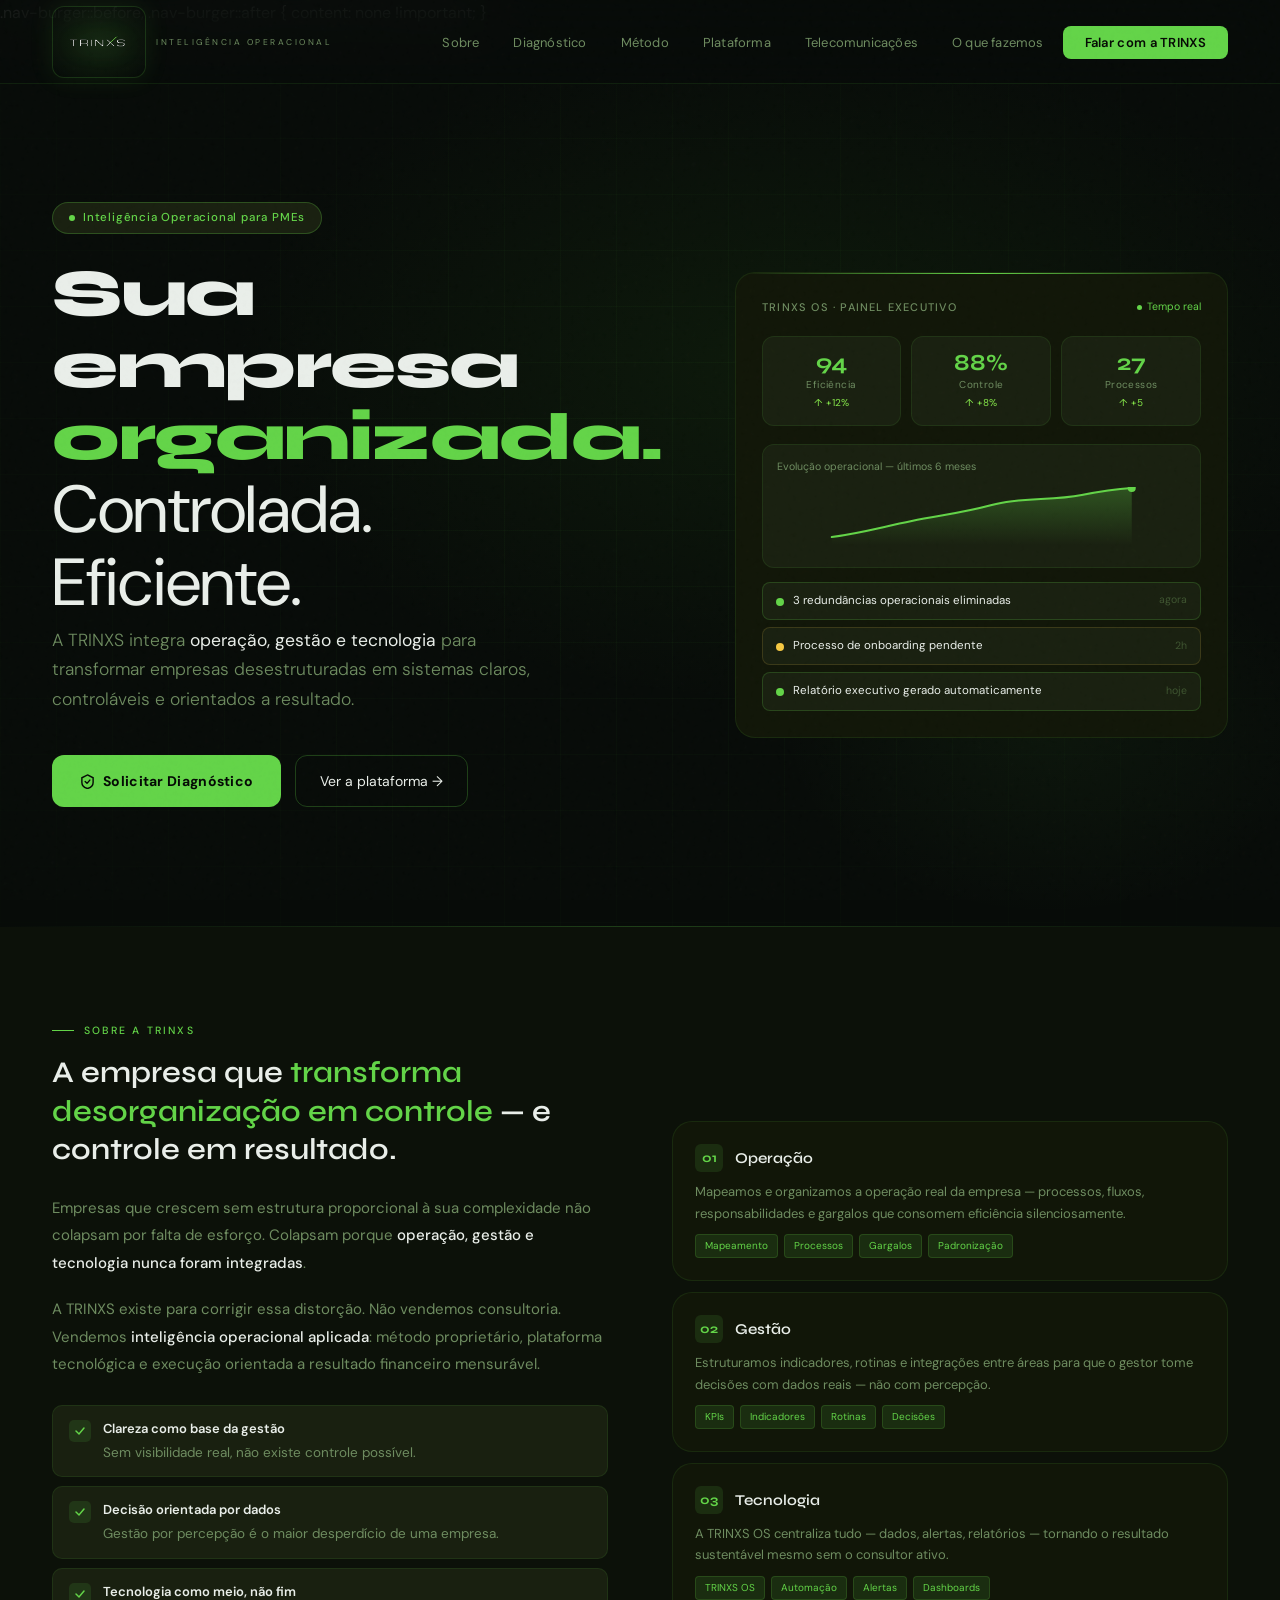
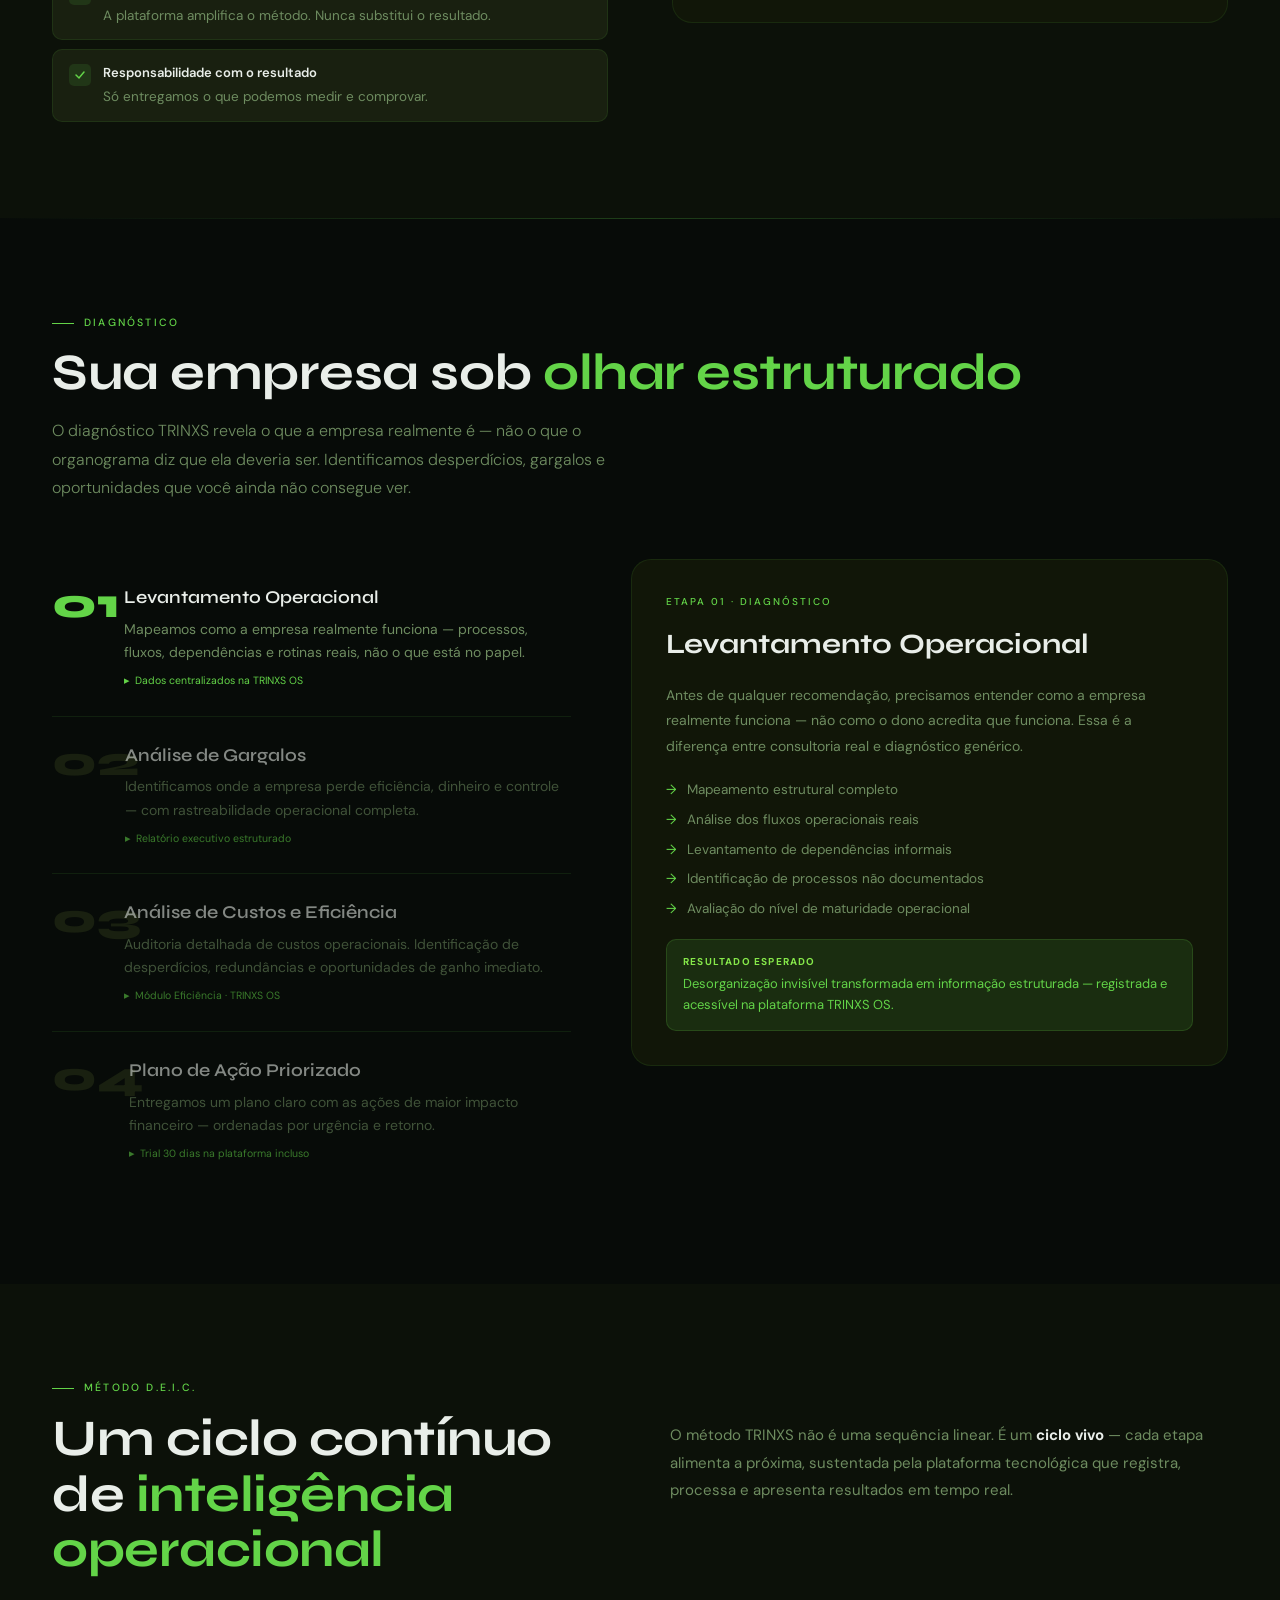
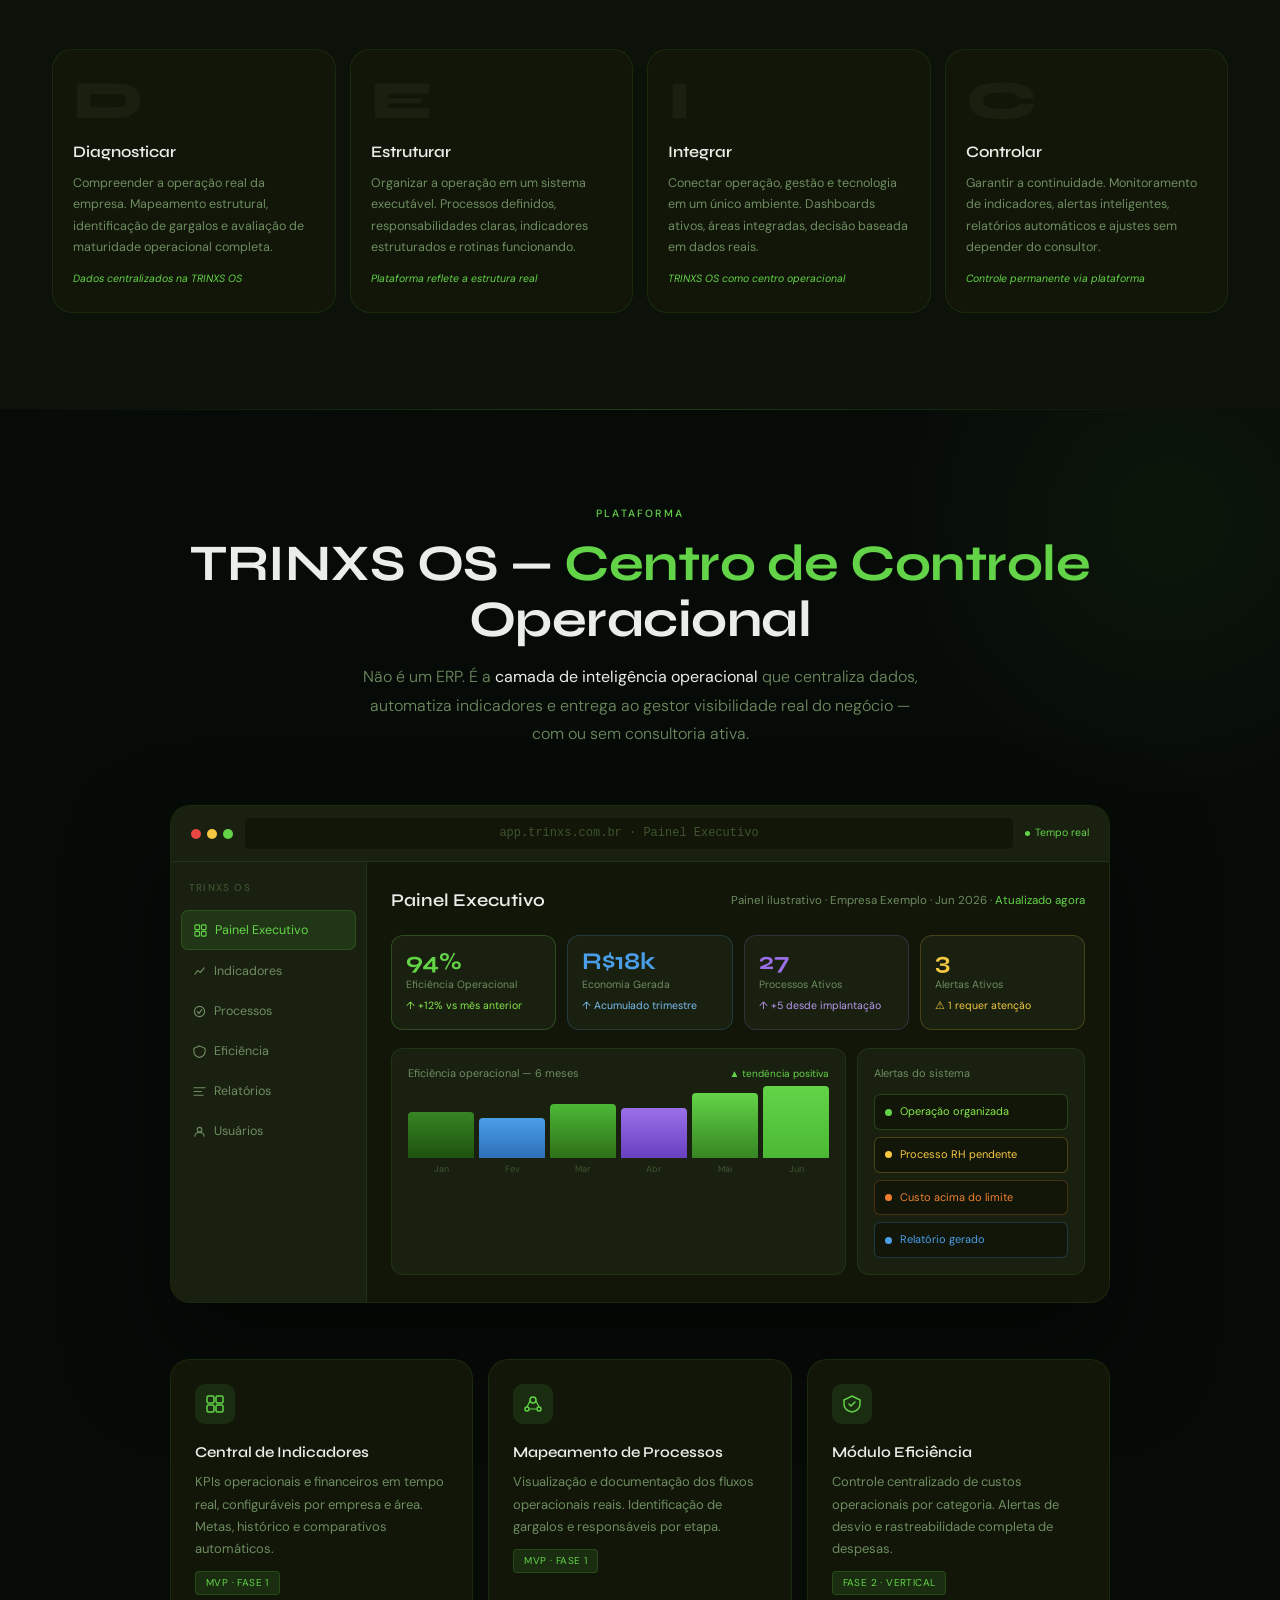
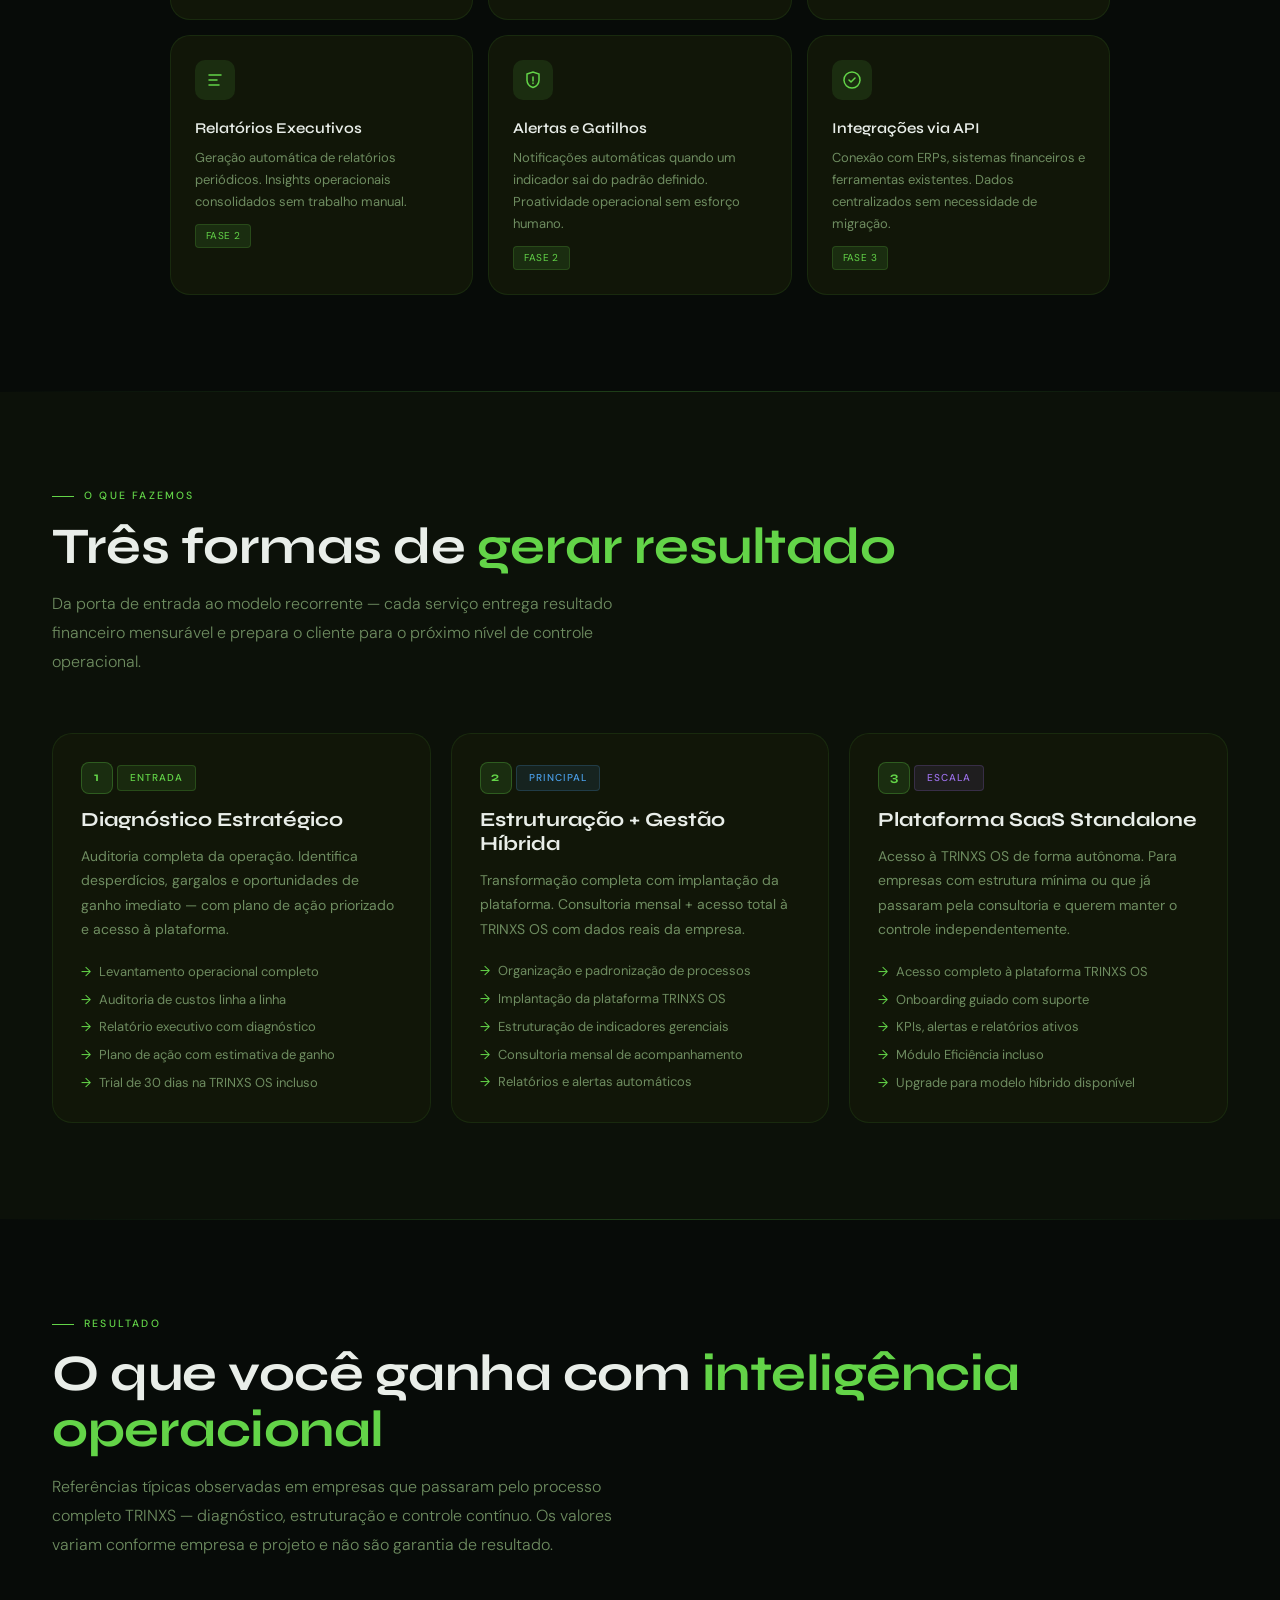
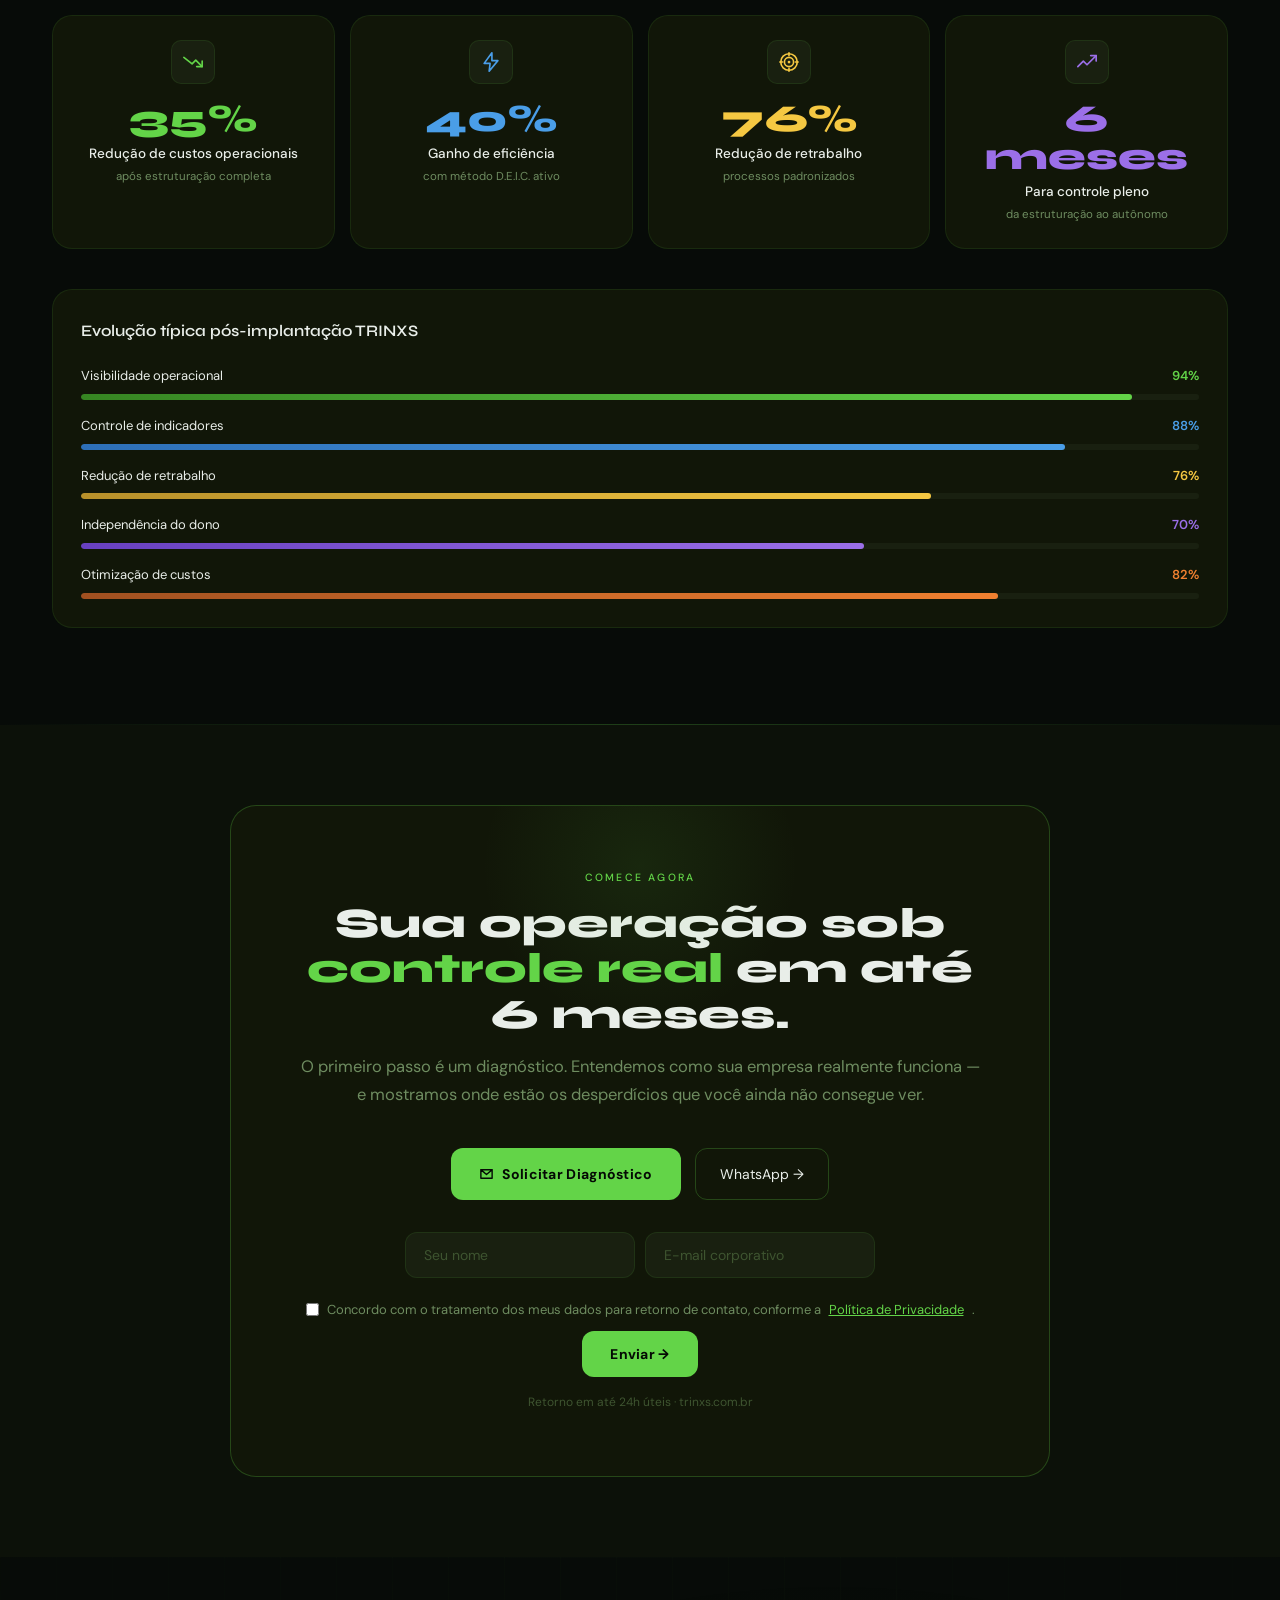
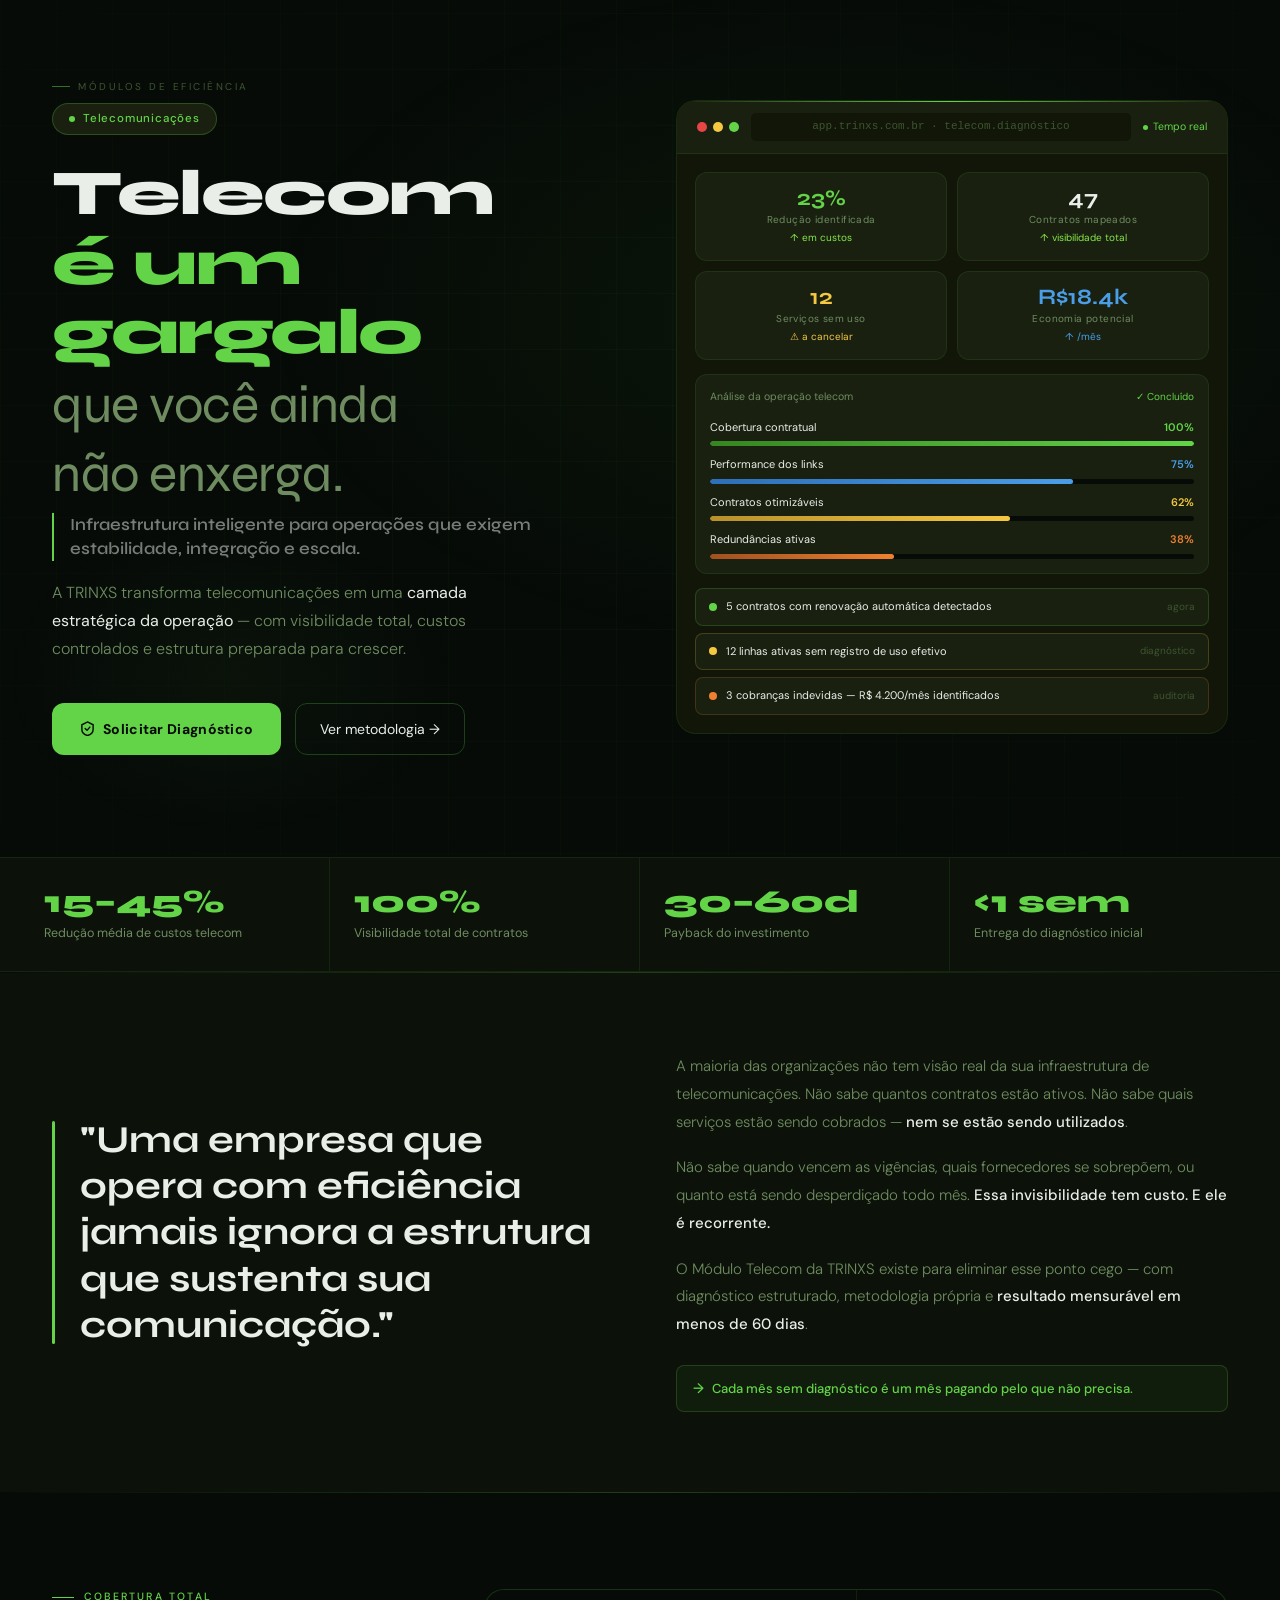
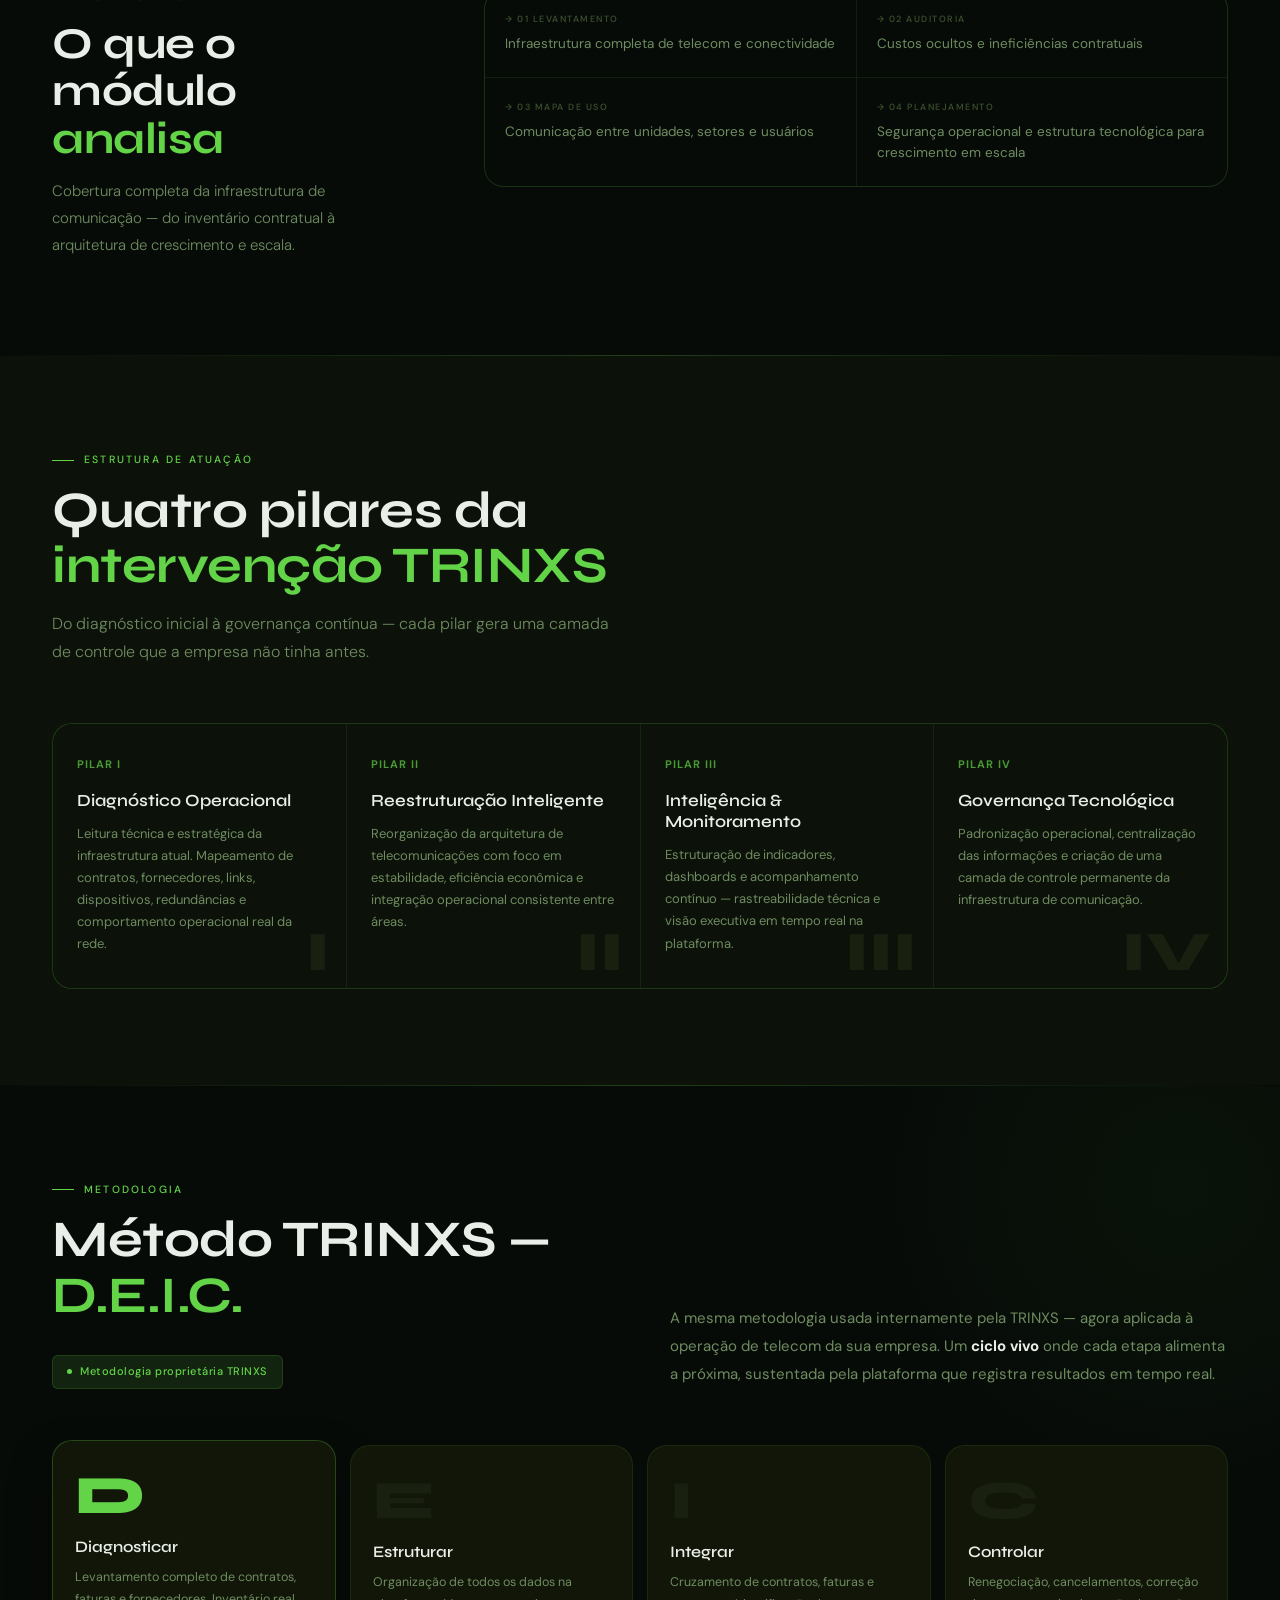
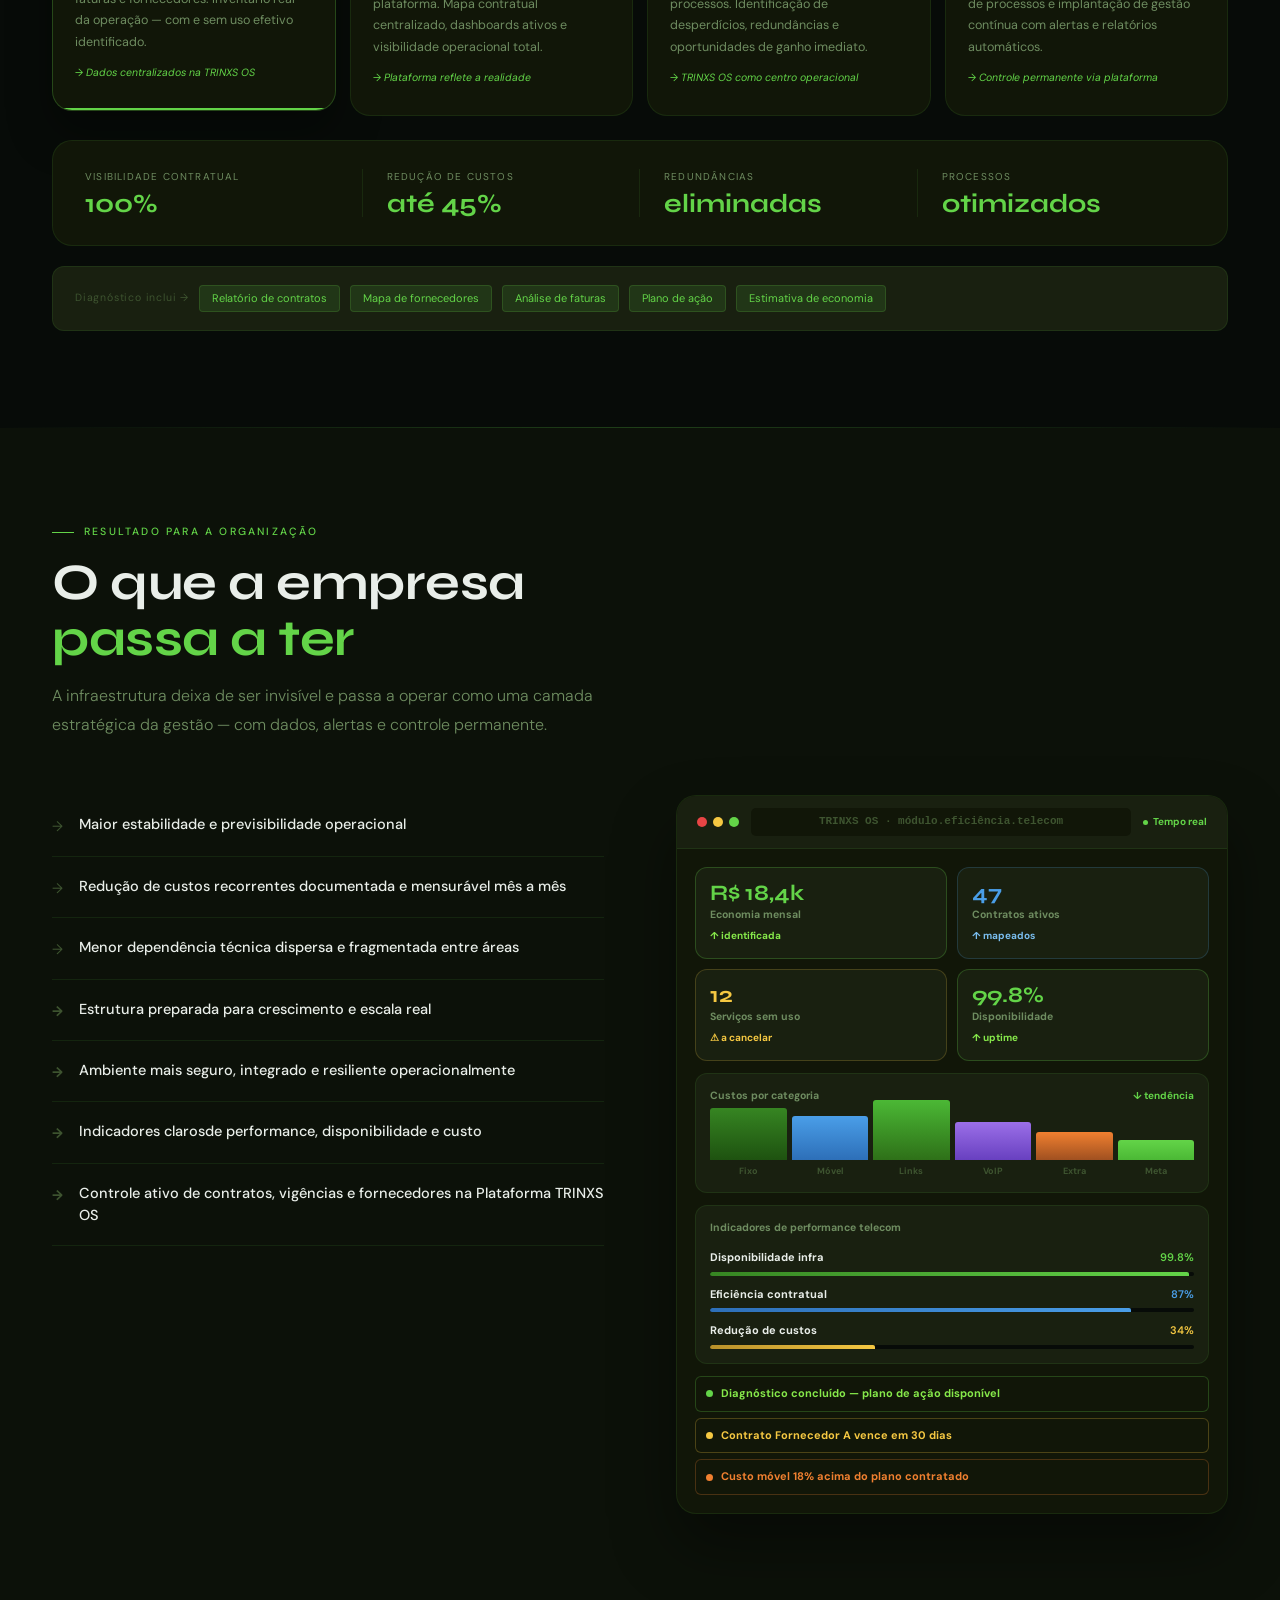
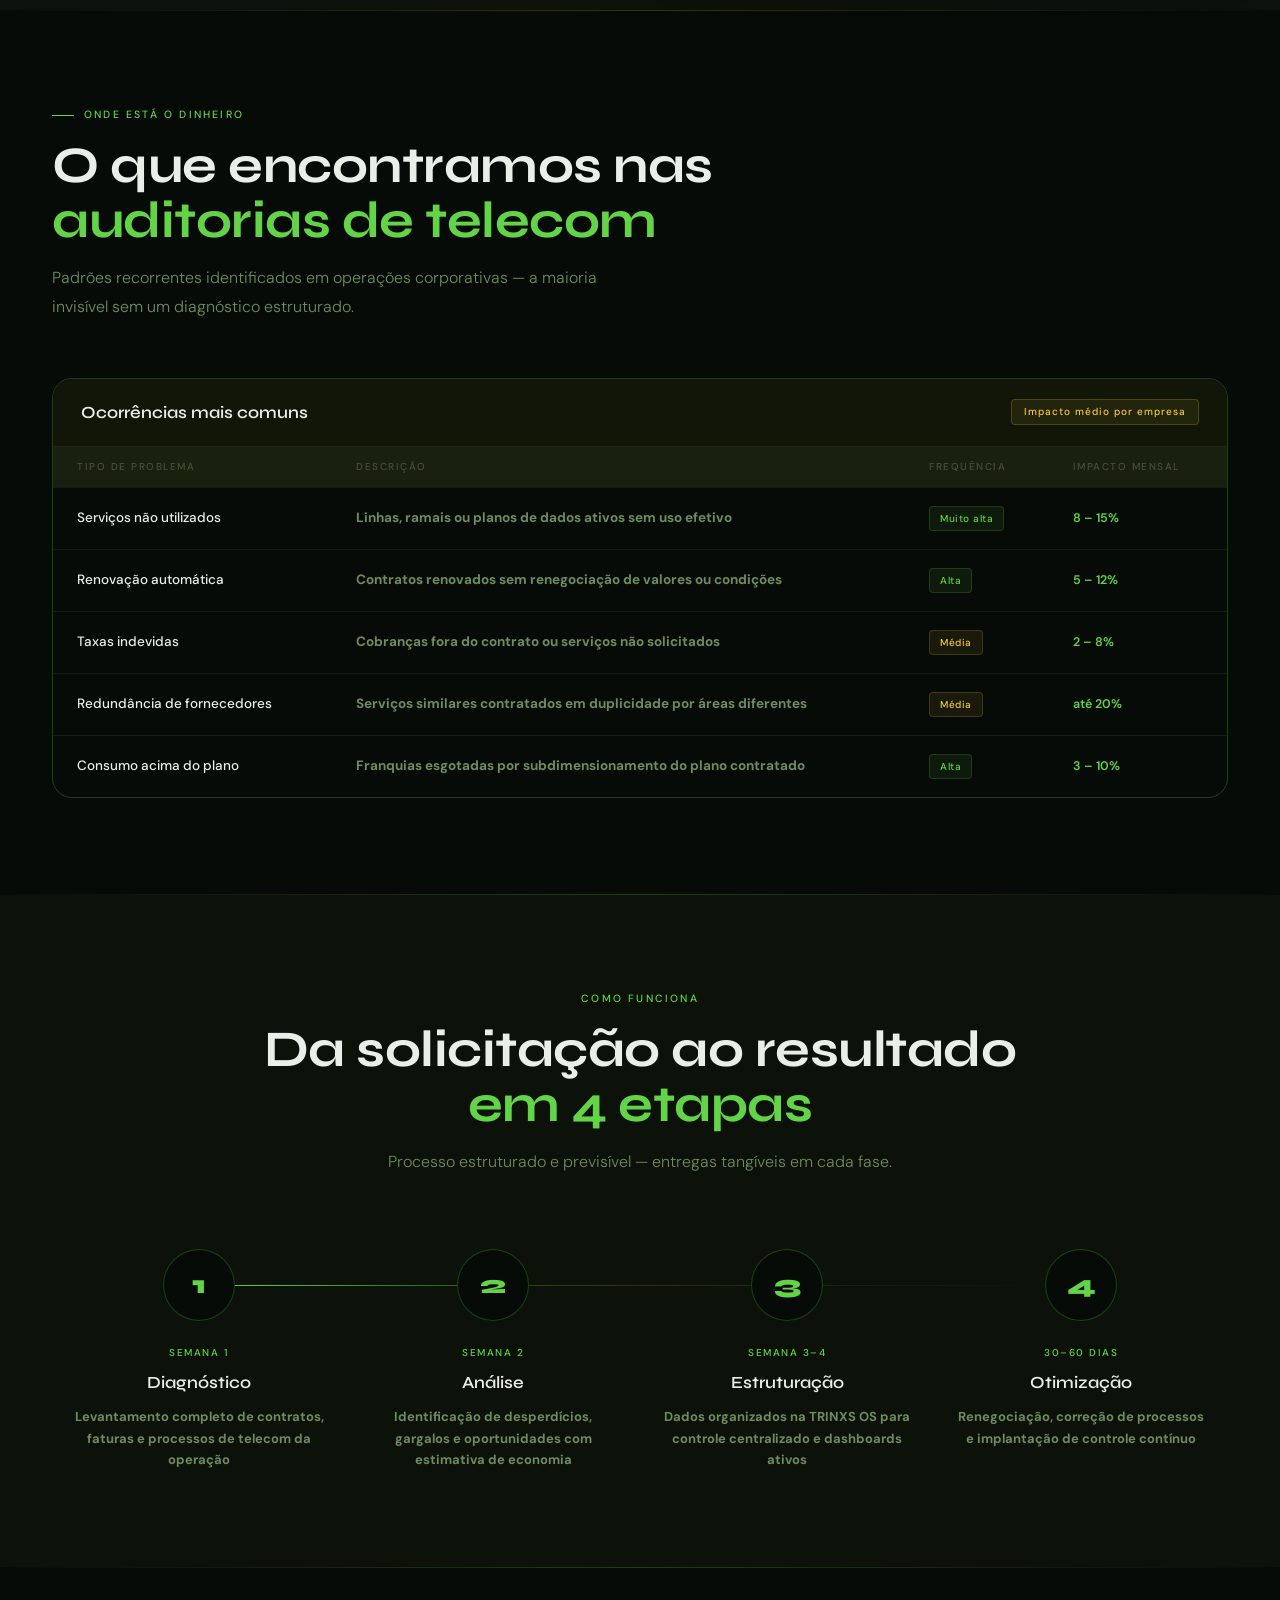
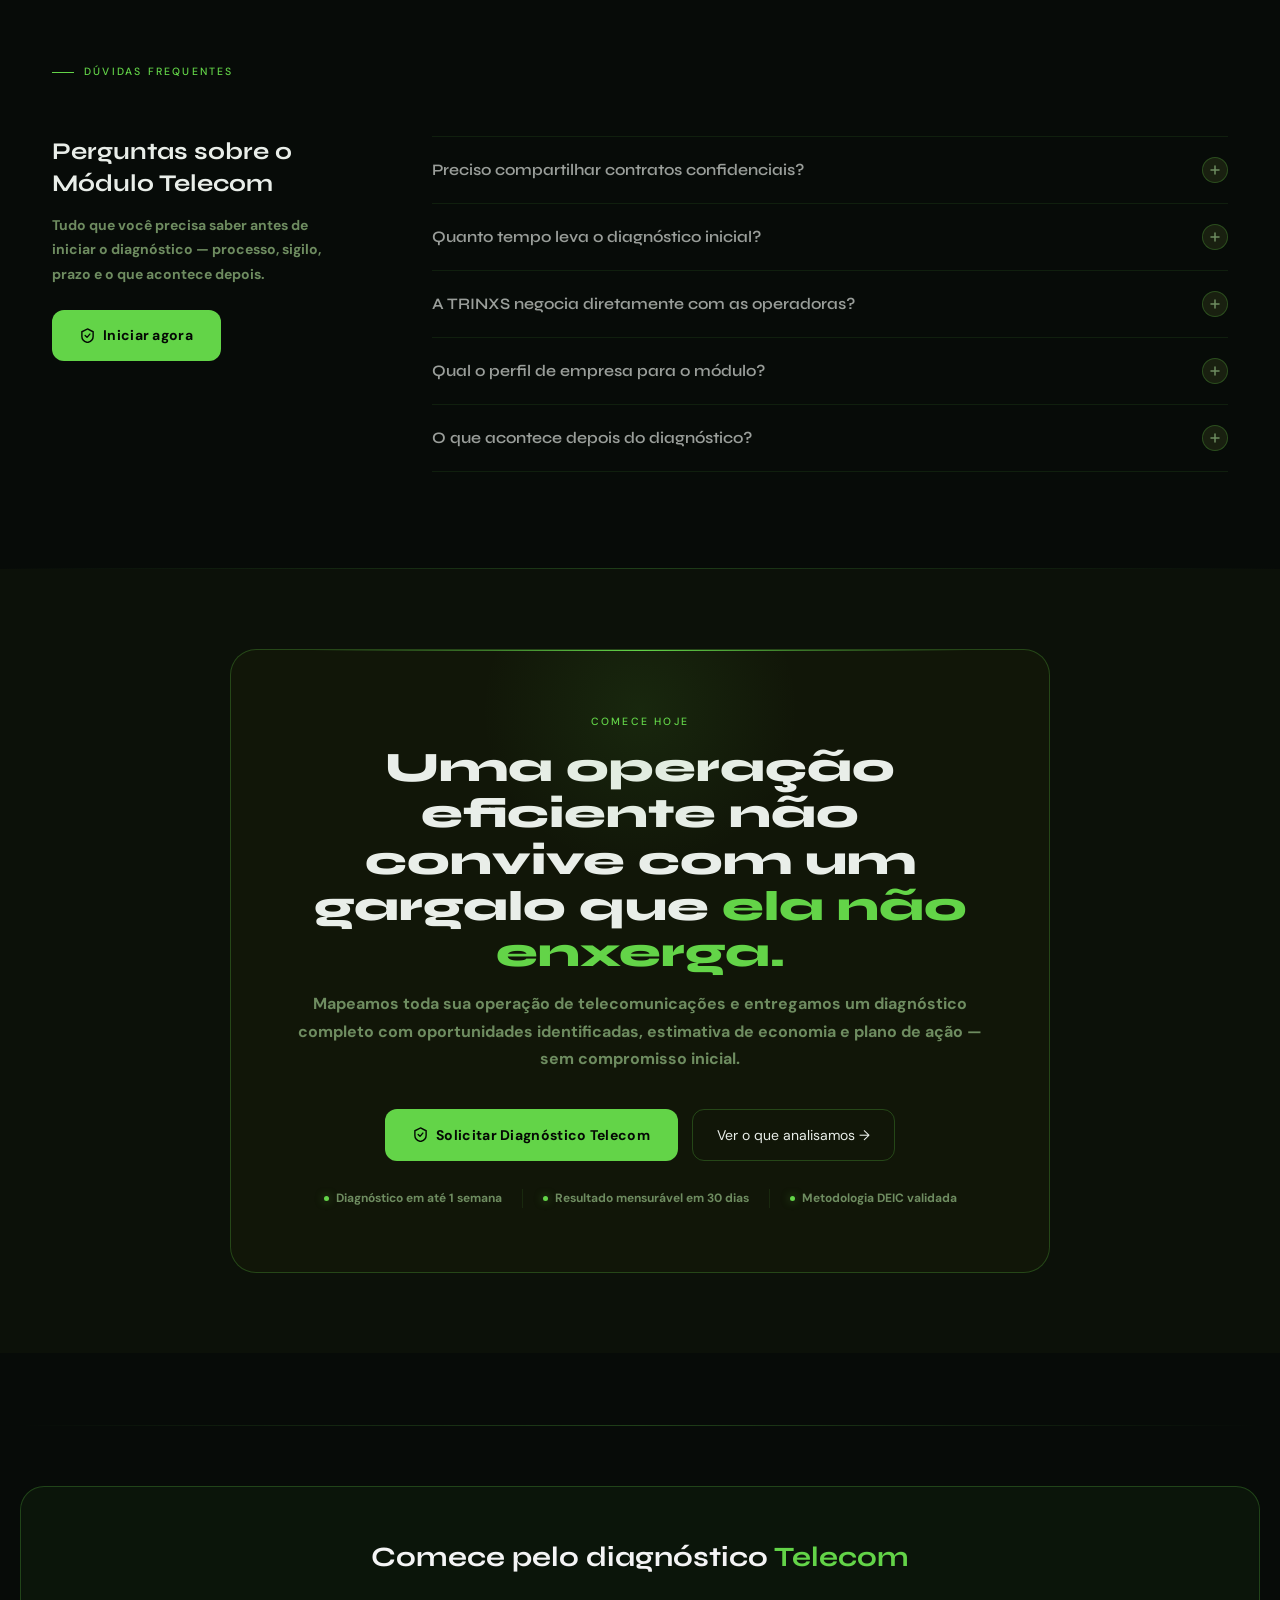
==== index.html @ 99b02b23 "Devolve logomarca em destaque no canto superior esquerdo: nav 84px, logo 72px com brilho verde sutil" ====
<!DOCTYPE html>
<html lang="pt-BR">
<head>
<meta charset="UTF-8">
<meta name="viewport" content="width=device-width, initial-scale=1.0">
<title>TRINXS | Inteligência Operacional</title>

<link rel="icon" type="image/png" href="favicon.png">

<meta name="description" content="Clareza, controle e eficiência para sua empresa. A TRINXS integra operação, gestão e tecnologia para transformar empresas desestruturadas em sistemas claros, controláveis e eficientes.">
<link rel="preconnect" href="https://fonts.googleapis.com">
<link href="https://fonts.googleapis.com/css2?family=Syne:wght@400;500;600;700;800&family=DM+Sans:ital,opsz,wght@0,9..40,300;0,9..40,400;0,9..40,500;0,9..40,600;1,9..40,300&display=swap" rel="stylesheet">
.nav-burger::before,
.nav-burger::after {
  content: none !important;
}
<style>
/* ============================================================
   TRINXS — WEBSITE v4.0
   Brand green: #63D448  |  Dark bg: #070B08
   ============================================================ */
*,*::before,*::after{box-sizing:border-box;margin:0;padding:0}
html{scroll-behavior:smooth;font-size:16px}
body{font-family:'DM Sans',sans-serif;background:#070B08;color:#E9EEE9;overflow-x:hidden;line-height:1.6}
:root{
  --g:#63D448;
  --g2:#4BB835;
  --g3:#368522;
  --gdim:rgba(99,212,72,0.12);
  --gbright:rgba(99,212,72,0.28);
  --s1:#0C1109;
  --s2:#111608;
  --s3:#192010;
  --border:rgba(99,212,72,0.10);
  --bhi:rgba(99,212,72,0.26);
  --muted:#6E8C60;
  --dim:#3E5430;
  --ff:'Syne',sans-serif;
  --r:12px;
  --rl:20px;
  /* Alert palette */
  --al-green:#63D448;
  --al-yellow:#F5C842;
  --al-orange:#F08030;
  --al-red:#E84545;
  --al-blue:#4A9EE8;
  --al-purple:#9B6FE8;
}
::-webkit-scrollbar{width:3px}
::-webkit-scrollbar-track{background:#070B08}
::-webkit-scrollbar-thumb{background:var(--g3);border-radius:2px}
/* Grain */
body::after{content:'';position:fixed;inset:0;background:url("data:image/svg+xml,%3Csvg viewBox='0 0 200 200' xmlns='http://www.w3.org/2000/svg'%3E%3Cfilter id='n'%3E%3CfeTurbulence type='fractalNoise' baseFrequency='0.85' numOctaves='4' stitchTiles='stitch'/%3E%3C/filter%3E%3Crect width='100%25' height='100%25' filter='url(%23n)' opacity='0.035'/%3E%3C/svg%3E");pointer-events:none;z-index:9999;opacity:.5}

/* ── NAV ── */
nav{position:fixed;top:0;left:0;right:0;z-index:200;height:84px;padding:0 52px;display:flex;align-items:center;justify-content:space-between;background:rgba(7,11,8,.88);backdrop-filter:blur(24px);-webkit-backdrop-filter:blur(24px);border-bottom:1px solid var(--border);transition:background .3s}
.nav-logo{display:flex;align-items:center;gap:0;text-decoration:none}
.nav-logo-wrap{position:relative;height:72px;display:flex;align-items:center;background:radial-gradient(ellipse at center,rgba(99,212,72,.14),rgba(99,212,72,.04) 70%,transparent 100%);border:1px solid rgba(99,212,72,.18);border-radius:12px;padding:4px 10px;box-shadow:0 0 24px rgba(99,212,72,.10)}
.nav-logo-img{height:72px;width:auto;object-fit:contain;filter:drop-shadow(0 2px 12px rgba(99,212,72,.25))}
.nav-sub{font-size:8.5px;font-weight:400;letter-spacing:2.5px;color:var(--muted);font-family:'DM Sans',sans-serif;text-transform:uppercase;white-space:nowrap;margin-left:10px;margin-top:2px}
.nav-links{display:flex;align-items:center;gap:4px;list-style:none}
.nav-links a{text-decoration:none;font-size:13px;color:var(--muted);padding:7px 15px;border-radius:7px;transition:all .2s;letter-spacing:.2px}
.nav-links a:hover{color:#E9EEE9;background:var(--s3)}
.nav-cta{background:var(--g)!important;color:#050A04!important;font-weight:600!important;padding:8px 22px!important;border-radius:8px!important;letter-spacing:.3px!important}
.nav-cta:hover{background:var(--g2)!important;transform:translateY(-1px);box-shadow:0 6px 24px rgba(99,212,72,.3)!important}
.nav-burger{display:none;background:none;border:1px solid var(--border);border-radius:6px;padding:7px 11px;color:#E9EEE9;cursor:pointer;font-size:17px}

/* ── HERO ── */
#hero{min-height:100vh;display:flex;align-items:center;padding:138px 52px 80px;position:relative;overflow:hidden}
.hero-bg{position:absolute;inset:0;background:radial-gradient(ellipse 65% 55% at 62% 38%,rgba(58,140,30,.11) 0%,transparent 68%),radial-gradient(ellipse 35% 35% at 82% 78%,rgba(99,212,72,.05) 0%,transparent 60%)}
.hero-grid{position:absolute;inset:0;background-image:linear-gradient(rgba(99,212,72,.035) 1px,transparent 1px),linear-gradient(90deg,rgba(99,212,72,.035) 1px,transparent 1px);background-size:56px 56px;mask-image:radial-gradient(ellipse 85% 85% at 50% 50%,#000 20%,transparent 100%)}
.hero-inner{position:relative;max-width:1240px;margin:0 auto;width:100%;display:grid;grid-template-columns:1fr 1fr;gap:72px;align-items:center}
@keyframes fadeUp{from{opacity:0;transform:translateY(22px)}to{opacity:1;transform:translateY(0)}}
.htag{display:inline-flex;align-items:center;gap:8px;background:var(--s3);border:1px solid var(--bhi);border-radius:20px;padding:6px 16px;font-size:11.5px;color:var(--g);font-weight:500;letter-spacing:.8px;margin-bottom:24px;animation:fadeUp .6s ease both}
.htag::before{content:'';width:6px;height:6px;background:var(--g);border-radius:50%;animation:pdot 2s ease-in-out infinite}
@keyframes pdot{0%,100%{opacity:1;transform:scale(1)}50%{opacity:.4;transform:scale(1.4)}}
.hero-h1{font-family:var(--ff);font-size:clamp(44px,5.2vw,72px);font-weight:800;line-height:1.08;letter-spacing:-1.5px;margin-bottom:6px;animation:fadeUp .6s .1s ease both}
.hero-h1 em{font-style:normal;color:var(--g)}
.hero-h1 .dim{color:var(--muted);font-weight:400}
.hero-lead{font-size:17.5px;font-weight:300;color:var(--muted);line-height:1.7;max-width:480px;margin-bottom:40px;animation:fadeUp .6s .2s ease both}
.hero-lead strong{color:#E9EEE9;font-weight:400}
.hero-btns{display:flex;gap:14px;animation:fadeUp .6s .3s ease both;flex-wrap:wrap}
.btn-p{display:inline-flex;align-items:center;gap:8px;background:var(--g);color:#040904;font-size:14px;font-weight:700;padding:14px 28px;border-radius:var(--r);text-decoration:none;transition:all .22s;letter-spacing:.3px;border:none;cursor:pointer;font-family:'DM Sans',sans-serif}
.btn-p:hover{background:var(--g2);transform:translateY(-2px);box-shadow:0 10px 32px rgba(99,212,72,.32)}
.btn-p svg{width:15px;height:15px;flex-shrink:0}
.btn-s{display:inline-flex;align-items:center;gap:8px;background:transparent;color:#E9EEE9;font-size:14px;font-weight:400;padding:14px 24px;border-radius:var(--r);text-decoration:none;border:1px solid var(--bhi);transition:all .22s}
.btn-s:hover{background:var(--s3);border-color:var(--g)}
.hero-visual{animation:fadeUp .6s .35s ease both}

/* ── DASHBOARD CARD ── */
.dash-card{background:var(--s2);border:1px solid var(--border);border-radius:var(--rl);padding:26px;position:relative;overflow:hidden}
.dash-card::before{content:'';position:absolute;top:0;left:0;right:0;height:1px;background:linear-gradient(90deg,transparent,var(--g),transparent)}
.dash-top{display:flex;align-items:center;justify-content:space-between;margin-bottom:20px}
.dash-ttl{font-size:11px;font-weight:500;color:var(--muted);letter-spacing:1.2px}
.dash-live{display:flex;align-items:center;gap:5px;font-size:10.5px;color:var(--g)}
.dash-live::before{content:'';width:5px;height:5px;background:var(--g);border-radius:50%;animation:pdot 1.5s ease-in-out infinite}
.kpi-row{display:grid;grid-template-columns:repeat(3,1fr);gap:10px;margin-bottom:18px}
.kpi{background:var(--s3);border:1px solid var(--border);border-radius:var(--r);padding:14px 12px;text-align:center;transition:border-color .2s}
.kpi:hover{border-color:var(--bhi)}
.kpi-v{font-family:var(--ff);font-size:23px;font-weight:700;color:var(--g);line-height:1;margin-bottom:3px}
.kpi-l{font-size:10px;color:var(--muted);letter-spacing:.4px}
.kpi-d{font-size:10px;color:#86E84A;margin-top:2px}
.chart-box{background:var(--s3);border:1px solid var(--border);border-radius:var(--r);padding:14px;margin-bottom:14px}
.chart-lbl{font-size:10.5px;color:var(--muted);margin-bottom:11px}
.sparksvg{width:100%;height:58px}
.alerts{display:flex;flex-direction:column;gap:7px}
.al{display:flex;align-items:center;gap:9px;background:var(--s3);border-radius:8px;padding:9px 13px;font-size:12px;border:1px solid transparent;transition:border-color .2s}
.al:hover{border-color:var(--border)}
.al-dot{width:8px;height:8px;border-radius:50%;flex-shrink:0}
.al-t{color:#E9EEE9;flex:1;font-size:11.5px}
.al-time{color:var(--dim);font-size:10.5px}

/* ── SECTION BASE ── */
section{padding:104px 52px}
.ctr{max-width:1240px;margin:0 auto}
.eyebrow{font-size:10.5px;font-weight:500;letter-spacing:2.2px;color:var(--g);margin-bottom:14px;display:flex;align-items:center;gap:10px;text-transform:uppercase}
.eyebrow::before{content:'';width:22px;height:1px;background:var(--g)}
h2.sh{font-family:var(--ff);font-size:clamp(32px,4vw,54px);font-weight:700;line-height:1.08;letter-spacing:-.5px;margin-bottom:16px}
h2.sh em{font-style:normal;color:var(--g)}
.lead{font-size:17px;font-weight:300;color:var(--muted);max-width:560px;line-height:1.75;margin-bottom:60px}
.lead strong{color:#E9EEE9;font-weight:400}
.sdiv{height:1px;background:linear-gradient(90deg,transparent,var(--bhi),transparent)}
.reveal{opacity:0;transform:translateY(26px);transition:opacity .75s ease,transform .75s ease}
.reveal.vis{opacity:1;transform:translateY(0)}

/* ── SOBRE ── */
#sobre{background:var(--s1)}
.about-g{display:grid;grid-template-columns:1fr 1fr;gap:64px;align-items:center}
.about-stmt{font-family:var(--ff);font-size:30px;font-weight:600;line-height:1.28;margin-bottom:26px}
.about-stmt em{font-style:normal;color:var(--g)}
.about-body{font-size:15px;color:var(--muted);line-height:1.85;margin-bottom:18px}
.about-body strong{color:#E9EEE9;font-weight:500}
.val-list{list-style:none;display:flex;flex-direction:column;gap:9px;margin-top:26px}
.val-item{display:flex;align-items:flex-start;gap:12px;font-size:13.5px;color:var(--muted);padding:13px 16px;background:var(--s3);border:1px solid var(--border);border-radius:10px;transition:all .25s}
.val-item:hover{border-color:var(--bhi);transform:translateX(4px)}
.vi-icon{width:22px;height:22px;background:var(--gdim);border-radius:5px;display:flex;align-items:center;justify-content:center;flex-shrink:0;margin-top:1px}
.vi-icon svg{width:12px;height:12px;color:var(--g)}
.vi-text strong{display:block;font-size:13px;font-weight:600;color:#E9EEE9;margin-bottom:2px}
.tri-col{display:flex;flex-direction:column;gap:11px}
.tc{background:var(--s2);border:1px solid var(--border);border-radius:var(--rl);padding:22px;transition:all .3s;position:relative;overflow:hidden;cursor:default}
.tc::before{content:'';position:absolute;left:0;top:0;bottom:0;width:3px;background:var(--g);transform:scaleY(0);transition:transform .35s;transform-origin:bottom}
.tc:hover::before{transform:scaleY(1)}
.tc:hover{border-color:var(--bhi);transform:translateX(5px)}
.tc-h{display:flex;align-items:center;gap:12px;margin-bottom:9px}
.tc-n{font-family:var(--ff);font-size:13px;font-weight:700;color:var(--g);width:28px;height:28px;background:var(--gdim);border-radius:6px;display:flex;align-items:center;justify-content:center;flex-shrink:0}
.tc-name{font-family:var(--ff);font-size:15px;font-weight:600}
.tc-desc{font-size:13px;color:var(--muted);line-height:1.65}
.tc-tags{display:flex;gap:6px;flex-wrap:wrap;margin-top:10px}
.tctag{font-size:10px;color:var(--g);background:var(--gdim);border:1px solid rgba(99,212,72,.18);padding:3px 9px;border-radius:4px}

/* ── DIAGNÓSTICO ── */
#diagnostico{background:#070B08}
.diag-g{display:grid;grid-template-columns:1fr 1.15fr;gap:60px;align-items:start}
.steps{display:flex;flex-direction:column;gap:0}
.step{display:flex;gap:20px;padding:24px 0;border-bottom:1px solid var(--border);cursor:pointer;transition:all .2s}
.step:last-child{border-bottom:none}
.step-n{font-family:var(--ff);font-size:42px;font-weight:800;color:var(--s3);line-height:1;min-width:52px;transition:color .3s}
.step.active .step-n,.step:hover .step-n{color:var(--g)}
.step-c{opacity:.55;transition:opacity .2s}
.step.active .step-c,.step:hover .step-c{opacity:1}
.step-title{font-family:var(--ff);font-size:18px;font-weight:600;margin-bottom:6px}
.step-desc{font-size:14px;color:var(--muted);line-height:1.65}
.step-tag{display:inline-flex;align-items:center;gap:5px;font-size:10.5px;color:var(--g);margin-top:9px}
.step-tag::before{content:'▸'}
.detail-area{position:sticky;top:96px}
.detail{background:var(--s2);border:1px solid var(--border);border-radius:var(--rl);padding:34px;display:none}
.detail.active{display:block;animation:fadeUp .3s ease}
.d-phase{font-size:10px;font-weight:500;letter-spacing:2px;color:var(--g);margin-bottom:12px;text-transform:uppercase}
.d-title{font-family:var(--ff);font-size:28px;font-weight:700;margin-bottom:16px}
.d-body{font-size:14px;color:var(--muted);line-height:1.82;margin-bottom:20px}
.d-list{list-style:none;display:flex;flex-direction:column;gap:8px}
.d-list li{display:flex;align-items:flex-start;gap:10px;font-size:13.5px;color:var(--muted)}
.d-list li::before{content:'→';color:var(--g);flex-shrink:0}
.d-result{margin-top:20px;background:var(--gdim);border:1px solid rgba(99,212,72,.18);border-radius:10px;padding:14px 16px;font-size:13px;color:var(--g)}
.d-result strong{display:block;font-size:10px;letter-spacing:1.2px;margin-bottom:4px;color:#86E84A;text-transform:uppercase}

/* ── MÉTODO ── */
#metodo{background:var(--s1)}
.met-intro{display:grid;grid-template-columns:1fr 1fr;gap:60px;margin-bottom:56px;align-items:start}
.deic{display:grid;grid-template-columns:repeat(4,1fr);gap:14px}
.dc{background:var(--s2);border:1px solid var(--border);border-radius:var(--rl);padding:24px 20px;position:relative;overflow:hidden;transition:all .3s}
.dc:hover{border-color:var(--bhi);transform:translateY(-5px);box-shadow:0 22px 44px rgba(0,0,0,.35)}
.dc::after{content:'';position:absolute;bottom:0;left:0;right:0;height:2px;background:var(--g);transform:scaleX(0);transition:transform .35s}
.dc:hover::after{transform:scaleX(1)}
.dc-letter{font-family:var(--ff);font-size:54px;font-weight:800;color:var(--s3);line-height:1;margin-bottom:11px;transition:color .3s}
.dc:hover .dc-letter{color:var(--g)}
.dc-word{font-family:var(--ff);font-size:16px;font-weight:600;margin-bottom:8px}
.dc-desc{font-size:12.5px;color:var(--muted);line-height:1.72}
.dc-tag{font-size:10.5px;color:var(--g);margin-top:12px;font-style:italic}

/* ── PLATAFORMA ── */
#plataforma{background:#070B08;position:relative;overflow:hidden}
#plataforma::before{content:'';position:absolute;top:-180px;right:-180px;width:580px;height:580px;background:radial-gradient(ellipse,rgba(58,140,30,.09) 0%,transparent 70%);pointer-events:none}
.plat-hdr{text-align:center;margin-bottom:56px}
.plat-hdr .eyebrow{justify-content:center}
.plat-hdr .eyebrow::before{display:none}
.plat-hdr .lead{margin:0 auto;text-align:center}

/* OS Mockup */
.os{background:var(--s2);border:1px solid var(--border);border-radius:var(--rl);overflow:hidden;max-width:940px;margin:0 auto 56px;box-shadow:0 48px 96px rgba(0,0,0,.55)}
.os-bar{background:var(--s3);padding:12px 20px;display:flex;align-items:center;gap:12px;border-bottom:1px solid var(--border)}
.os-dots{display:flex;gap:6px}
.os-dots span{width:10px;height:10px;border-radius:50%}
.os-dots span:nth-child(1){background:#E84545}
.os-dots span:nth-child(2){background:#F5C842}
.os-dots span:nth-child(3){background:var(--g)}
.os-url{flex:1;background:var(--s2);border-radius:5px;padding:6px 12px;font-size:12px;color:var(--dim);font-family:monospace;text-align:center}
.os-live{font-size:10.5px;color:var(--g);display:flex;align-items:center;gap:5px}
.os-live::before{content:'';width:5px;height:5px;background:var(--g);border-radius:50%;animation:pdot 1.4s ease-in-out infinite}
.os-body{display:grid;grid-template-columns:196px 1fr;min-height:440px}
.os-side{background:var(--s3);border-right:1px solid var(--border);padding:18px 10px}
.os-side-hdr{font-size:10px;font-weight:500;color:var(--dim);letter-spacing:1.2px;margin-bottom:14px;padding:0 8px;text-transform:uppercase}
.sni{display:flex;align-items:center;gap:8px;padding:9px 12px;border-radius:7px;font-size:12.5px;color:var(--muted);cursor:pointer;transition:all .2s;margin-bottom:2px}
.sni svg{width:13px;height:13px;flex-shrink:0}
.sni:hover{background:var(--s2);color:#E9EEE9}
.sni.act{background:var(--gdim);color:var(--g);border:1px solid rgba(99,212,72,.18)}
.os-main{padding:24px}
.os-mhdr{display:flex;align-items:center;justify-content:space-between;margin-bottom:20px}
.os-mtitle{font-family:var(--ff);font-size:18px;font-weight:600}
.os-mmeta{font-size:11.5px;color:var(--muted)}
.os-mmeta span{color:var(--g)}
.os-kpis{display:grid;grid-template-columns:repeat(4,1fr);gap:11px;margin-bottom:18px}
.os-kpi{background:var(--s3);border:1px solid var(--border);border-radius:var(--r);padding:14px;transition:border-color .2s}
.os-kpi:hover{border-color:var(--bhi)}
.os-kv{font-family:var(--ff);font-size:24px;font-weight:700;line-height:1}
.os-kl{font-size:10.5px;color:var(--muted);margin-top:3px}
.os-kt{font-size:10.5px;margin-top:4px}
.os-charts{display:grid;grid-template-columns:2fr 1fr;gap:11px}
.os-cb{background:var(--s3);border:1px solid var(--border);border-radius:var(--r);padding:16px}
.os-cl{font-size:11px;color:var(--muted);margin-bottom:12px;display:flex;align-items:center;justify-content:space-between}
.os-cl span{font-size:10px;color:var(--g)}
.bchart{display:flex;align-items:flex-end;gap:5px;height:82px}
.bi{flex:1;display:flex;flex-direction:column;align-items:center;gap:4px}
.b{width:100%;border-radius:4px 4px 0 0;transition:all .3s}
.b:hover{filter:brightness(1.2)}
.bl{font-size:9px;color:var(--dim)}
.os-als{display:flex;flex-direction:column;gap:7px}
.osa{display:flex;align-items:center;gap:8px;font-size:11px;padding:8px 10px;border-radius:6px;background:var(--s2);border:1px solid var(--border)}
.osa-dot{width:7px;height:7px;border-radius:50%;flex-shrink:0}

/* Módulos */
.mods{display:grid;grid-template-columns:repeat(3,1fr);gap:15px;max-width:940px;margin:0 auto}
.mod{background:var(--s2);border:1px solid var(--border);border-radius:var(--rl);padding:24px;transition:all .3s}
.mod:hover{border-color:var(--bhi);transform:translateY(-4px)}
.mod-ico{width:40px;height:40px;background:var(--gdim);border-radius:10px;display:flex;align-items:center;justify-content:center;margin-bottom:16px}
.mod-ico svg{width:20px;height:20px;color:var(--g)}
.mod-n{font-family:var(--ff);font-size:15px;font-weight:600;margin-bottom:7px}
.mod-d{font-size:13px;color:var(--muted);line-height:1.7}
.mod-tag{display:inline-block;margin-top:11px;font-size:10px;color:var(--g);background:var(--gdim);border:1px solid rgba(99,212,72,.18);padding:3px 10px;border-radius:4px;letter-spacing:.4px}

/* ── O QUE FAZEMOS ── */
#o-que-fazemos{background:var(--s1)}
.svcs{display:grid;grid-template-columns:repeat(3,1fr);gap:20px}
.svc{background:var(--s2);border:1px solid var(--border);border-radius:var(--rl);padding:28px;transition:all .3s;position:relative;overflow:hidden}
.svc::before{content:'';position:absolute;top:0;left:0;right:0;height:2px;transform:scaleX(0);transition:transform .4s}
.svc:hover::before{transform:scaleX(1)}
.svc:hover{border-color:var(--bhi);transform:translateY(-5px);box-shadow:0 24px 48px rgba(0,0,0,.32)}
/* Number badge per card */
.svc-num{font-family:var(--ff);font-size:13px;font-weight:700;width:32px;height:32px;border-radius:8px;display:inline-flex;align-items:center;justify-content:center;background:var(--gdim);border:1px solid var(--gbright);color:var(--g);letter-spacing:.5px;margin-bottom:14px;transition:all .25s;flex-shrink:0}
.svc:hover .svc-num{background:var(--g);color:#040904;border-color:var(--g)}

.svc-badge{display:inline-block;font-size:10px;font-weight:500;letter-spacing:1px;padding:4px 12px;border-radius:4px;margin-bottom:16px}
.svc-name{font-family:var(--ff);font-size:20px;font-weight:700;margin-bottom:12px;line-height:1.2}
.svc-desc{font-size:14px;color:var(--muted);line-height:1.75;margin-bottom:20px}
.svc-items{list-style:none;display:flex;flex-direction:column;gap:7px}
.svc-items li{display:flex;gap:8px;font-size:13px;color:var(--muted)}
.svc-items li::before{content:'→';color:var(--g);flex-shrink:0}
/* Card 1 accent */
.svc:nth-child(1)::before{background:linear-gradient(90deg,var(--al-green),var(--g2))}
.svc:nth-child(2)::before{background:linear-gradient(90deg,var(--al-blue),#2D7FCC)}
.svc:nth-child(3)::before{background:linear-gradient(90deg,var(--al-purple),#7A54C8)}

/* ── INDICADORES ── */
#indicadores{background:#070B08}
.metrics{display:grid;grid-template-columns:repeat(4,1fr);gap:15px;margin-bottom:40px}
.mc{background:var(--s2);border:1px solid var(--border);border-radius:var(--rl);padding:24px 20px;text-align:center;transition:all .3s}
.mc:hover{border-color:var(--bhi)}
.mc-icon{width:44px;height:44px;background:var(--s3);border:1px solid var(--border);border-radius:10px;display:flex;align-items:center;justify-content:center;margin:0 auto 16px;transition:border-color .2s}
.mc:hover .mc-icon{border-color:var(--bhi)}
.mc-icon svg{width:22px;height:22px}
.mc-v{font-family:var(--ff);font-size:38px;font-weight:800;color:var(--g);line-height:1;margin-bottom:5px}
.mc-l{font-size:13.5px;color:#E9EEE9;margin-bottom:3px;font-weight:500}
.mc-s{font-size:11.5px;color:var(--muted)}
.prog-box{background:var(--s2);border:1px solid var(--border);border-radius:var(--rl);padding:28px}
.prog-title{font-family:var(--ff);font-size:16px;font-weight:600;margin-bottom:22px}
.pi{margin-bottom:16px}
.pi:last-child{margin-bottom:0}
.pi-row{display:flex;justify-content:space-between;margin-bottom:7px;font-size:13px}
.pi-name{color:#E9EEE9}
.pi-val{font-weight:600}
.pi-bar{height:6px;background:var(--s3);border-radius:3px;overflow:hidden}
.pi-fill{height:100%;border-radius:3px;width:0;transition:width 1.3s ease}

/* ── CTA ── */
#cta{background:var(--s1);padding:80px 52px}
.cta-box{max-width:820px;margin:0 auto;text-align:center;background:var(--s2);border:1px solid var(--bhi);border-radius:26px;padding:64px;position:relative;overflow:hidden}
.cta-box::before{content:'';position:absolute;top:-100px;left:50%;transform:translateX(-50%);width:320px;height:320px;background:radial-gradient(ellipse,rgba(99,212,72,.09) 0%,transparent 70%);pointer-events:none}
.cta-eyebrow{justify-content:center}
.cta-eyebrow::before{display:none}
.cta-h{font-family:var(--ff);font-size:42px;font-weight:800;margin-bottom:16px;line-height:1.08}
.cta-h em{font-style:normal;color:var(--g)}
.cta-sub{font-size:16.5px;color:var(--muted);margin-bottom:38px;line-height:1.72}
.cta-btns{display:flex;gap:14px;justify-content:center;flex-wrap:wrap}
.form-row{display:flex;gap:10px;justify-content:center;margin-top:32px;flex-wrap:wrap}
.finput{background:var(--s3);border:1px solid var(--border);border-radius:var(--r);padding:13px 18px;font-size:14px;color:#E9EEE9;font-family:'DM Sans',sans-serif;outline:none;transition:border-color .2s;min-width:230px}
.finput:focus{border-color:var(--g)}
.finput::placeholder{color:var(--dim)}

/* ── FOOTER ── */
footer{background:var(--s3);border-top:1px solid var(--border);padding:42px 52px}
.ft-inner{max-width:1240px;margin:0 auto;display:flex;align-items:center;justify-content:space-between;flex-wrap:wrap;gap:22px}
.ft-copy{font-size:13px;color:var(--dim)}
.ft-copy a{color:var(--muted);text-decoration:none;transition:color .2s}
.ft-copy a:hover{color:var(--g)}
.ft-links{display:flex;gap:20px}
.ft-links a{font-size:13px;color:var(--muted);text-decoration:none;transition:color .2s}
.ft-links a:hover{color:var(--g)}
.ft-logo{height:22px;width:auto;opacity:.85}

/* ── RESPONSIVE ── */
@media(max-width:960px){
  nav{padding:0 24px}
  .nav-links{display:none}
  .nav-burger{display:flex}
  section{padding:64px 24px}
  #hero{padding:118px 24px 60px}
  .hero-inner{grid-template-columns:1fr;gap:44px}
  .hero-visual{order:-1}
  .about-g,.diag-g,.met-intro{grid-template-columns:1fr;gap:40px}
  .deic{grid-template-columns:repeat(2,1fr)}
  .os-body{grid-template-columns:1fr}
  .os-side{display:none}
  .os-kpis{grid-template-columns:repeat(2,1fr)}
  .os-charts{grid-template-columns:1fr}
  .mods{grid-template-columns:1fr 1fr}
  .svcs{grid-template-columns:1fr}
  .metrics{grid-template-columns:repeat(2,1fr)}
  .cta-box{padding:36px 24px}
  .cta-h{font-size:28px}
  footer{padding:34px 24px}
  .ft-inner{flex-direction:column;align-items:flex-start}
}
</style>
</head>
<body>

<!-- NAV -->
<nav id="nav">
  <a href="#hero" class="nav-logo">
    <div class="nav-logo-wrap">
<img src="trinxs_logo_v3.svg" alt="TRINXS" class="nav-logo-img">    </div>
    <span class="nav-sub">Inteligência Operacional</span>
  </a>
  <ul class="nav-links">
  <li><a href="#sobre">Sobre</a></li>
  <li><a href="#diagnostico">Diagnóstico</a></li>
  <li><a href="#metodo">Método</a></li>
  <li><a href="#plataforma">Plataforma</a></li>
<li><a href="#tc-hero">Telecomunicações</a></li>  <li><a href="#o-que-fazemos">O que fazemos</a></li>
  <li><a href="#cta" class="nav-cta">Falar com a TRINXS</a></li>
</ul>
  <button class="nav-burger" onclick="toggleMenu()">☰</button>
</nav>

<!-- HERO -->
<section id="hero">
  <div class="hero-bg"></div>
  <div class="hero-grid"></div>
  <div class="hero-inner">
    <div>
      <div class="htag">Inteligência Operacional para PMEs</div>
<h1 class="hero-h1">Sua empresa<br><em>organizada.</em><br><span style="font-weight: 400; font-family: 'DM Sans', sans-serif; letter-spacing: -0.3px;">Controlada.</span><br><span style="font-weight: 400; font-family: 'DM Sans', sans-serif; letter-spacing: -0.3px;">Eficiente.</span></h1>      <p class="hero-lead">A TRINXS integra <strong>operação, gestão e tecnologia</strong> para transformar empresas desestruturadas em sistemas claros, controláveis e orientados a resultado.</p>
      <div class="hero-btns">
        <a href="#diagnostico" class="btn-p">
          <svg viewBox="0 0 16 16" fill="none"><path d="M8 1L14 4V9C14 12.5 11.5 14.5 8 15.5C4.5 14.5 2 12.5 2 9V4L8 1Z" stroke="currentColor" stroke-width="1.5"/><path d="M5.5 8L7.5 10L10.5 6.5" stroke="currentColor" stroke-width="1.5" stroke-linecap="round" stroke-linejoin="round"/></svg>
          Solicitar Diagnóstico
        </a>
        <a href="#plataforma" class="btn-s">Ver a plataforma →</a>
      </div>
    </div>
    <div class="hero-visual">
      <div class="dash-card">
        <div class="dash-top">
          <span class="dash-ttl">TRINXS OS · PAINEL EXECUTIVO</span>
          <span class="dash-live">Tempo real</span>
        </div>
        <div class="kpi-row">
          <div class="kpi"><div class="kpi-v" id="h1">0</div><div class="kpi-l">Eficiência</div><div class="kpi-d" style="color:#86E84A">↑ +12%</div></div>
          <div class="kpi"><div class="kpi-v" id="h2">0%</div><div class="kpi-l">Controle</div><div class="kpi-d" style="color:#86E84A">↑ +8%</div></div>
          <div class="kpi"><div class="kpi-v" id="h3">0</div><div class="kpi-l">Processos</div><div class="kpi-d" style="color:#86E84A">↑ +5</div></div>
        </div>
        <div class="chart-box">
          <div class="chart-lbl">Evolução operacional — últimos 6 meses</div>
          <svg class="sparksvg" viewBox="0 0 300 58" xmlns="http://www.w3.org/2000/svg">
            <defs>
              <linearGradient id="sg" x1="0" y1="0" x2="0" y2="1">
                <stop offset="0%" stop-color="#63D448" stop-opacity=".28"/>
                <stop offset="100%" stop-color="#63D448" stop-opacity="0"/>
              </linearGradient>
            </defs>
            <path d="M0,50 C30,46 50,40 80,34 C110,28 130,26 160,18 C190,10 220,14 250,8 C270,4 285,2 300,1" stroke="#63D448" stroke-width="2" fill="none" stroke-linecap="round"/>
            <path d="M0,50 C30,46 50,40 80,34 C110,28 130,26 160,18 C190,10 220,14 250,8 C270,4 285,2 300,1 L300,58 L0,58 Z" fill="url(#sg)"/>
            <circle cx="300" cy="1" r="4" fill="#63D448"/>
          </svg>
        </div>
        <div class="alerts">
          <div class="al" style="border-color:rgba(99,212,72,.2)"><div class="al-dot" style="background:#63D448"></div><div class="al-t">3 redundâncias operacionais eliminadas</div><div class="al-time">agora</div></div>
          <div class="al" style="border-color:rgba(245,200,66,.15)"><div class="al-dot" style="background:#F5C842"></div><div class="al-t">Processo de onboarding pendente</div><div class="al-time">2h</div></div>
          <div class="al" style="border-color:rgba(99,212,72,.2)"><div class="al-dot" style="background:#63D448"></div><div class="al-t">Relatório executivo gerado automaticamente</div><div class="al-time">hoje</div></div>
        </div>
      </div>
    </div>
  </div>
</section>

<div class="sdiv"></div>

<!-- SOBRE -->
<section id="sobre">
  <div class="ctr">
    <div class="about-g">
      <div class="reveal">
        <div class="eyebrow">Sobre a TRINXS</div>
        <div class="about-stmt">A empresa que <em>transforma desorganização em controle</em> — e controle em resultado.</div>
        <p class="about-body">Empresas que crescem sem estrutura proporcional à sua complexidade não colapsam por falta de esforço. Colapsam porque <strong>operação, gestão e tecnologia nunca foram integradas</strong>.</p>
        <p class="about-body">A TRINXS existe para corrigir essa distorção. Não vendemos consultoria. Vendemos <strong>inteligência operacional aplicada</strong>: método proprietário, plataforma tecnológica e execução orientada a resultado financeiro mensurável.</p>
        <ul class="val-list">
          <li class="val-item"><div class="vi-icon"><svg viewBox="0 0 12 12" fill="none"><path d="M2 6L5 9L10 3" stroke="currentColor" stroke-width="1.5" stroke-linecap="round"/></svg></div><div class="vi-text"><strong>Clareza como base da gestão</strong>Sem visibilidade real, não existe controle possível.</div></li>
          <li class="val-item"><div class="vi-icon"><svg viewBox="0 0 12 12" fill="none"><path d="M2 6L5 9L10 3" stroke="currentColor" stroke-width="1.5" stroke-linecap="round"/></svg></div><div class="vi-text"><strong>Decisão orientada por dados</strong>Gestão por percepção é o maior desperdício de uma empresa.</div></li>
          <li class="val-item"><div class="vi-icon"><svg viewBox="0 0 12 12" fill="none"><path d="M2 6L5 9L10 3" stroke="currentColor" stroke-width="1.5" stroke-linecap="round"/></svg></div><div class="vi-text"><strong>Tecnologia como meio, não fim</strong>A plataforma amplifica o método. Nunca substitui o resultado.</div></li>
          <li class="val-item"><div class="vi-icon"><svg viewBox="0 0 12 12" fill="none"><path d="M2 6L5 9L10 3" stroke="currentColor" stroke-width="1.5" stroke-linecap="round"/></svg></div><div class="vi-text"><strong>Responsabilidade com o resultado</strong>Só entregamos o que podemos medir e comprovar.</div></li>
        </ul>
      </div>
      <div class="reveal">
        <div class="tri-col">
          <div class="tc"><div class="tc-h"><div class="tc-n">01</div><div class="tc-name">Operação</div></div><div class="tc-desc">Mapeamos e organizamos a operação real da empresa — processos, fluxos, responsabilidades e gargalos que consomem eficiência silenciosamente.</div><div class="tc-tags"><span class="tctag">Mapeamento</span><span class="tctag">Processos</span><span class="tctag">Gargalos</span><span class="tctag">Padronização</span></div></div>
          <div class="tc"><div class="tc-h"><div class="tc-n">02</div><div class="tc-name">Gestão</div></div><div class="tc-desc">Estruturamos indicadores, rotinas e integrações entre áreas para que o gestor tome decisões com dados reais — não com percepção.</div><div class="tc-tags"><span class="tctag">KPIs</span><span class="tctag">Indicadores</span><span class="tctag">Rotinas</span><span class="tctag">Decisões</span></div></div>
          <div class="tc"><div class="tc-h"><div class="tc-n">03</div><div class="tc-name">Tecnologia</div></div><div class="tc-desc">A TRINXS OS centraliza tudo — dados, alertas, relatórios — tornando o resultado sustentável mesmo sem o consultor ativo.</div><div class="tc-tags"><span class="tctag">TRINXS OS</span><span class="tctag">Automação</span><span class="tctag">Alertas</span><span class="tctag">Dashboards</span></div></div>
        </div>
      </div>
    </div>
  </div>
</section>

<div class="sdiv"></div>

<!-- DIAGNÓSTICO -->
<!-- DIAGNÓSTICO SECTION -->
<section id="diagnostico">
  <div class="ctr">
    <div class="eyebrow">Diagnóstico</div>
    <h2 class="sh">Sua empresa sob <em>olhar estruturado</em></h2>
    <p class="lead">O diagnóstico TRINXS revela o que a empresa realmente é — não o que o organograma diz que ela deveria ser. Identificamos desperdícios, gargalos e oportunidades que você ainda não consegue ver.</p>
    
    <div class="diag-g">
      <!-- STEPS - LADO ESQUERDO -->
      <div class="steps">
        <div class="step active" onclick="showStep(this,0)">
          <div class="step-n">01</div>
          <div class="step-c">
            <div class="step-title">Levantamento Operacional</div>
            <div class="step-desc">Mapeamos como a empresa realmente funciona — processos, fluxos, dependências e rotinas reais, não o que está no papel.</div>
            <div class="step-tag">Dados centralizados na TRINXS OS</div>
          </div>
        </div>
        
        <div class="step" onclick="showStep(this,1)">
          <div class="step-n">02</div>
          <div class="step-c">
            <div class="step-title">Análise de Gargalos</div>
            <div class="step-desc">Identificamos onde a empresa perde eficiência, dinheiro e controle — com rastreabilidade operacional completa.</div>
            <div class="step-tag">Relatório executivo estruturado</div>
          </div>
        </div>
        
        <div class="step" onclick="showStep(this,2)">
          <div class="step-n">03</div>
          <div class="step-c">
            <div class="step-title">Análise de Custos e Eficiência</div>
            <div class="step-desc">Auditoria detalhada de custos operacionais. Identificação de desperdícios, redundâncias e oportunidades de ganho imediato.</div>
            <div class="step-tag">Módulo Eficiência · TRINXS OS</div>
          </div>
        </div>
        
        <div class="step" onclick="showStep(this,3)">
          <div class="step-n">04</div>
          <div class="step-c">
            <div class="step-title">Plano de Ação Priorizado</div>
            <div class="step-desc">Entregamos um plano claro com as ações de maior impacto financeiro — ordenadas por urgência e retorno.</div>
            <div class="step-tag">Trial 30 dias na plataforma incluso</div>
          </div>
        </div>
      </div>
      
      <!-- DETAIL PANEL - LADO DIREITO -->
      <div class="detail-area">
        <div class="detail active" id="d0">
          <div class="d-phase">Etapa 01 · Diagnóstico</div>
          <div class="d-title">Levantamento Operacional</div>
          <div class="d-body">Antes de qualquer recomendação, precisamos entender como a empresa realmente funciona — não como o dono acredita que funciona. Essa é a diferença entre consultoria real e diagnóstico genérico.</div>
          <ul class="d-list">
            <li>Mapeamento estrutural completo</li>
            <li>Análise dos fluxos operacionais reais</li>
            <li>Levantamento de dependências informais</li>
            <li>Identificação de processos não documentados</li>
            <li>Avaliação do nível de maturidade operacional</li>
          </ul>
          <div class="d-result"><strong>RESULTADO ESPERADO</strong> Desorganização invisível transformada em informação estruturada — registrada e acessível na plataforma TRINXS OS.</div>
        </div>
        
        <div class="detail" id="d1">
          <div class="d-phase">Etapa 02 · Diagnóstico</div>
          <div class="d-title">Análise de Gargalos</div>
          <div class="d-body">Onde está o desperdício que você não vê? Retrabalho, dependência excessiva, processos quebrados e custo oculto são sintomas — identificamos a causa raiz.</div>
          <ul class="d-list">
            <li>Mapeamento de retrabalho e redundâncias</li>
            <li>Análise de dependência operacional do dono</li>
            <li>Identificação de custos invisíveis</li>
            <li>Avaliação de riscos operacionais</li>
            <li>Priorização por impacto financeiro</li>
          </ul>
          <div class="d-result"><strong>RESULTADO ESPERADO</strong> Visão clara de onde a empresa perde dinheiro e eficiência — com estimativa de ganho potencial após estruturação.</div>
        </div>
        
        <div class="detail" id="d2">
          <div class="d-phase">Etapa 03 · Diagnóstico</div>
          <div class="d-title">Análise de Custos e Eficiência</div>
          <div class="d-body">Custos operacionais são o maior ponto cego das empresas em crescimento. Auditamos categoria por categoria para encontrar onde o dinheiro está sendo desperdiçado sem percepção.</div>
          <ul class="d-list">
            <li>Levantamento completo de contratos</li>
            <li>Análise de consumo real versus esperado</li>
            <li>Identificação de cobranças indevidas</li>
            <li>Mapeamento de ineficiências por área</li>
            <li>Estimativa de economia e ganho imediato</li>
          </ul>
          <div class="d-result"><strong>RESULTADO ESPERADO</strong> Redução imediata de custos operacionais — com controle centralizado no Módulo Eficiência da TRINXS OS.</div>
        </div>
        
        <div class="detail" id="d3">
          <div class="d-phase">Etapa 04 · Diagnóstico</div>
          <div class="d-title">Plano de Ação Priorizado</div>
          <div class="d-body">O diagnóstico sem plano é apenas um relatório. Entregamos um roteiro de transformação ordenado por impacto — para que a empresa comece a ganhar resultado desde a primeira semana.</div>
          <ul class="d-list">
            <li>Relatório executivo com diagnóstico completo</li>
            <li>Análise financeira de desperdícios encontrados</li>
            <li>Ações ordenadas por urgência e retorno</li>
            <li>Estimativa de ganho potencial por ação</li>
            <li>Trial de 30 dias na plataforma incluso</li>
          </ul>
          <div class="d-result"><strong>RESULTADO ESPERADO</strong> Clareza total sobre o caminho de transformação — e acesso imediato à plataforma com dados organizados em tempo real.</div>
        </div>
      </div>
    </div>
  </div>
</section><!-- MÉTODO -->
<section id="metodo">
  <div class="ctr">
    <div class="met-intro">
      <div class="reveal">
        <div class="eyebrow">Método D.E.I.C.</div>
        <h2 class="sh">Um ciclo contínuo de <em>inteligência operacional</em></h2>
      </div>
      <div class="reveal">
        <p style="font-size:15px;color:var(--muted);line-height:1.82;padding-top:42px">O método TRINXS não é uma sequência linear. É um <strong style="color:#E9EEE9">ciclo vivo</strong> — cada etapa alimenta a próxima, sustentada pela plataforma tecnológica que registra, processa e apresenta resultados em tempo real.</p>
      </div>
    </div>
    <div class="deic reveal">
      <div class="dc"><div class="dc-letter">D</div><div class="dc-word">Diagnosticar</div><div class="dc-desc">Compreender a operação real da empresa. Mapeamento estrutural, identificação de gargalos e avaliação de maturidade operacional completa.</div><div class="dc-tag">Dados centralizados na TRINXS OS</div></div>
      <div class="dc"><div class="dc-letter">E</div><div class="dc-word">Estruturar</div><div class="dc-desc">Organizar a operação em um sistema executável. Processos definidos, responsabilidades claras, indicadores estruturados e rotinas funcionando.</div><div class="dc-tag">Plataforma reflete a estrutura real</div></div>
      <div class="dc"><div class="dc-letter">I</div><div class="dc-word">Integrar</div><div class="dc-desc">Conectar operação, gestão e tecnologia em um único ambiente. Dashboards ativos, áreas integradas, decisão baseada em dados reais.</div><div class="dc-tag">TRINXS OS como centro operacional</div></div>
      <div class="dc"><div class="dc-letter">C</div><div class="dc-word">Controlar</div><div class="dc-desc">Garantir a continuidade. Monitoramento de indicadores, alertas inteligentes, relatórios automáticos e ajustes sem depender do consultor.</div><div class="dc-tag">Controle permanente via plataforma</div></div>
    </div>
  </div>
</section>

<div class="sdiv"></div>

<!-- PLATAFORMA -->
<section id="plataforma">
  <div class="ctr">
    <div class="plat-hdr reveal">
      <div class="eyebrow">Plataforma</div>
      <h2 class="sh">TRINXS OS — <em>Centro de Controle</em> Operacional</h2>
      <p class="lead">Não é um ERP. É a <strong>camada de inteligência operacional</strong> que centraliza dados, automatiza indicadores e entrega ao gestor visibilidade real do negócio — com ou sem consultoria ativa.</p>
    </div>

    <!-- OS MOCKUP -->
    <div class="os reveal">
      <div class="os-bar">
        <div class="os-dots"><span></span><span></span><span></span></div>
        <div class="os-url">app.trinxs.com.br · Painel Executivo</div>
        <div class="os-live">Tempo real</div>
      </div>
      <div class="os-body">
        <div class="os-side">
          <div class="os-side-hdr">TRINXS OS</div>
          <div class="sni act"><svg viewBox="0 0 14 14" fill="none"><rect x="1" y="1" width="5" height="5" rx="1" stroke="currentColor" stroke-width="1.2"/><rect x="8" y="1" width="5" height="5" rx="1" stroke="currentColor" stroke-width="1.2"/><rect x="1" y="8" width="5" height="5" rx="1" stroke="currentColor" stroke-width="1.2"/><rect x="8" y="8" width="5" height="5" rx="1" stroke="currentColor" stroke-width="1.2"/></svg>Painel Executivo</div>
          <div class="sni"><svg viewBox="0 0 14 14" fill="none"><path d="M2 10L5 6L8 8L12 3" stroke="currentColor" stroke-width="1.2" stroke-linecap="round" stroke-linejoin="round"/></svg>Indicadores</div>
          <div class="sni"><svg viewBox="0 0 14 14" fill="none"><circle cx="7" cy="7" r="5.5" stroke="currentColor" stroke-width="1.2"/><path d="M4.5 7L6.5 9L9.5 5" stroke="currentColor" stroke-width="1.2" stroke-linecap="round"/></svg>Processos</div>
          <div class="sni"><svg viewBox="0 0 14 14" fill="none"><path d="M7 1L13 3.5V7C13 10.5 10.5 12.5 7 13.5C3.5 12.5 1 10.5 1 7V3.5L7 1Z" stroke="currentColor" stroke-width="1.2"/></svg>Eficiência</div>
          <div class="sni"><svg viewBox="0 0 14 14" fill="none"><path d="M1 3H13M1 7H9M1 11H11" stroke="currentColor" stroke-width="1.2" stroke-linecap="round"/></svg>Relatórios</div>
          <div class="sni"><svg viewBox="0 0 14 14" fill="none"><circle cx="7" cy="5" r="2.5" stroke="currentColor" stroke-width="1.2"/><path d="M2 12C2 9.8 4.2 8 7 8C9.8 8 12 9.8 12 12" stroke="currentColor" stroke-width="1.2" stroke-linecap="round"/></svg>Usuários</div>
        </div>
        <div class="os-main">
          <div class="os-mhdr">
            <div class="os-mtitle">Painel Executivo</div>
            <div class="os-mmeta">Painel ilustrativo · Empresa Exemplo · Jun 2026 · <span>Atualizado agora</span></div>
          </div>
          <div class="os-kpis">
            <div class="os-kpi" style="border-color:rgba(99,212,72,.25)"><div class="os-kv" style="color:#63D448">94%</div><div class="os-kl">Eficiência Operacional</div><div class="os-kt" style="color:#86E84A">↑ +12% vs mês anterior</div></div>
            <div class="os-kpi" style="border-color:rgba(74,158,232,.2)"><div class="os-kv" style="color:#4A9EE8">R$18k</div><div class="os-kl">Economia Gerada</div><div class="os-kt" style="color:#7ABEF0">↑ Acumulado trimestre</div></div>
            <div class="os-kpi" style="border-color:rgba(155,111,232,.2)"><div class="os-kv" style="color:#9B6FE8">27</div><div class="os-kl">Processos Ativos</div><div class="os-kt" style="color:#B89AF0">↑ +5 desde implantação</div></div>
            <div class="os-kpi" style="border-color:rgba(245,200,66,.2)"><div class="os-kv" style="color:#F5C842">3</div><div class="os-kl">Alertas Ativos</div><div class="os-kt" style="color:#F5C842">⚠ 1 requer atenção</div></div>
          </div>
          <div class="os-charts">
            <div class="os-cb">
              <div class="os-cl">Eficiência operacional — 6 meses<span>▲ tendência positiva</span></div>
              <div class="bchart">
                <div class="bi"><div class="b" style="height:46px;background:linear-gradient(180deg,#368522,#1E5210)"></div><div class="bl">Jan</div></div>
                <div class="bi"><div class="b" style="height:40px;background:linear-gradient(180deg,#4A9EE8,#2D6FB8)"></div><div class="bl">Fev</div></div>
                <div class="bi"><div class="b" style="height:54px;background:linear-gradient(180deg,#4BB835,#2E7018)"></div><div class="bl">Mar</div></div>
                <div class="bi"><div class="b" style="height:50px;background:linear-gradient(180deg,#9B6FE8,#6840C0)"></div><div class="bl">Abr</div></div>
                <div class="bi"><div class="b" style="height:65px;background:linear-gradient(180deg,#63D448,#368522)"></div><div class="bl">Mai</div></div>
                <div class="bi"><div class="b" style="height:72px;background:linear-gradient(180deg,#63D448,#4BB835)"></div><div class="bl">Jun</div></div>
              </div>
            </div>
            <div class="os-cb">
              <div class="os-cl">Alertas do sistema</div>
              <div class="os-als">
                <div class="osa" style="border-color:rgba(99,212,72,.25)"><div class="osa-dot" style="background:#63D448"></div><span style="color:#86E84A">Operação organizada</span></div>
                <div class="osa" style="border-color:rgba(245,200,66,.25)"><div class="osa-dot" style="background:#F5C842"></div><span style="color:#F5C842">Processo RH pendente</span></div>
                <div class="osa" style="border-color:rgba(240,128,48,.25)"><div class="osa-dot" style="background:#F08030"></div><span style="color:#F08030">Custo acima do limite</span></div>
                <div class="osa" style="border-color:rgba(74,158,232,.25)"><div class="osa-dot" style="background:#4A9EE8"></div><span style="color:#4A9EE8">Relatório gerado</span></div>
              </div>
            </div>
          </div>
        </div>
      </div>
    </div>

    <!-- MÓDULOS -->
    <div class="mods reveal">
      <div class="mod"><div class="mod-ico"><svg viewBox="0 0 20 20" fill="none"><rect x="2" y="2" width="7" height="7" rx="1.5" stroke="currentColor" stroke-width="1.5"/><rect x="11" y="2" width="7" height="7" rx="1.5" stroke="currentColor" stroke-width="1.5"/><rect x="2" y="11" width="7" height="7" rx="1.5" stroke="currentColor" stroke-width="1.5"/><rect x="11" y="11" width="7" height="7" rx="1.5" stroke="currentColor" stroke-width="1.5"/></svg></div><div class="mod-n">Central de Indicadores</div><div class="mod-d">KPIs operacionais e financeiros em tempo real, configuráveis por empresa e área. Metas, histórico e comparativos automáticos.</div><div class="mod-tag">MVP · FASE 1</div></div>
      <div class="mod"><div class="mod-ico"><svg viewBox="0 0 20 20" fill="none"><circle cx="10" cy="6" r="3" stroke="currentColor" stroke-width="1.5"/><circle cx="4" cy="15" r="2" stroke="currentColor" stroke-width="1.5"/><circle cx="16" cy="15" r="2" stroke="currentColor" stroke-width="1.5"/><path d="M7 7L4 13M13 7L16 13M7 15H13" stroke="currentColor" stroke-width="1.2"/></svg></div><div class="mod-n">Mapeamento de Processos</div><div class="mod-d">Visualização e documentação dos fluxos operacionais reais. Identificação de gargalos e responsáveis por etapa.</div><div class="mod-tag">MVP · FASE 1</div></div>
      <div class="mod"><div class="mod-ico"><svg viewBox="0 0 20 20" fill="none"><path d="M10 2L18 6V10C18 14 14.5 17 10 18C5.5 17 2 14 2 10V6L10 2Z" stroke="currentColor" stroke-width="1.5"/><path d="M7 10L9 12L13 8" stroke="currentColor" stroke-width="1.5" stroke-linecap="round" stroke-linejoin="round"/></svg></div><div class="mod-n">Módulo Eficiência</div><div class="mod-d">Controle centralizado de custos operacionais por categoria. Alertas de desvio e rastreabilidade completa de despesas.</div><div class="mod-tag">FASE 2 · VERTICAL</div></div>
      <div class="mod"><div class="mod-ico"><svg viewBox="0 0 20 20" fill="none"><path d="M4 5H16M4 10H12M4 15H14" stroke="currentColor" stroke-width="1.5" stroke-linecap="round"/></svg></div><div class="mod-n">Relatórios Executivos</div><div class="mod-d">Geração automática de relatórios periódicos. Insights operacionais consolidados sem trabalho manual.</div><div class="mod-tag">FASE 2</div></div>
      <div class="mod"><div class="mod-ico"><svg viewBox="0 0 20 20" fill="none"><path d="M4 4L10 2L16 4V10C16 14 13 16.5 10 17.5C7 16.5 4 14 4 10V4Z" stroke="currentColor" stroke-width="1.5"/><path d="M10 7V11M10 13V13.5" stroke="currentColor" stroke-width="1.5" stroke-linecap="round"/></svg></div><div class="mod-n">Alertas e Gatilhos</div><div class="mod-d">Notificações automáticas quando um indicador sai do padrão definido. Proatividade operacional sem esforço humano.</div><div class="mod-tag">FASE 2</div></div>
      <div class="mod"><div class="mod-ico"><svg viewBox="0 0 20 20" fill="none"><circle cx="10" cy="10" r="8" stroke="currentColor" stroke-width="1.5"/><path d="M7 10L9 12L13 8" stroke="currentColor" stroke-width="1.5" stroke-linecap="round" stroke-linejoin="round"/></svg></div><div class="mod-n">Integrações via API</div><div class="mod-d">Conexão com ERPs, sistemas financeiros e ferramentas existentes. Dados centralizados sem necessidade de migração.</div><div class="mod-tag">FASE 3</div></div>
    </div>
  </div>
</section>

<div class="sdiv"></div>

<!-- O QUE FAZEMOS -->
<section id="o-que-fazemos">
  <div class="ctr">
    <div class="eyebrow">O que fazemos</div>
    <h2 class="sh">Três formas de <em>gerar resultado</em></h2>
    <p class="lead">Da porta de entrada ao modelo recorrente — cada serviço entrega resultado financeiro mensurável e prepara o cliente para o próximo nível de controle operacional.</p>
    <div class="svcs">

      <!-- CARD 1 -->
      <div class="svc reveal">
        <div class="svc-num">1</div>
        <div class="svc-badge" style="background:rgba(99,212,72,.1);color:var(--g);border:1px solid rgba(99,212,72,.2)">ENTRADA</div>
        <div class="svc-name">Diagnóstico Estratégico</div>
        <div class="svc-desc">Auditoria completa da operação. Identifica desperdícios, gargalos e oportunidades de ganho imediato — com plano de ação priorizado e acesso à plataforma.</div>
        <ul class="svc-items">
          <li>Levantamento operacional completo</li>
          <li>Auditoria de custos linha a linha</li>
          <li>Relatório executivo com diagnóstico</li>
          <li>Plano de ação com estimativa de ganho</li>
          <li>Trial de 30 dias na TRINXS OS incluso</li>
        </ul>
        </div>

      <!-- CARD 2 -->
      <div class="svc reveal" style="transition-delay:.1s">
        <div class="svc-num">2</div>
        <div class="svc-badge" style="background:rgba(74,158,232,.1);color:#4A9EE8;border:1px solid rgba(74,158,232,.2)">PRINCIPAL</div>
        <div class="svc-name">Estruturação + Gestão Híbrida</div>
        <div class="svc-desc">Transformação completa com implantação da plataforma. Consultoria mensal + acesso total à TRINXS OS com dados reais da empresa.</div>
        <ul class="svc-items">
          <li>Organização e padronização de processos</li>
          <li>Implantação da plataforma TRINXS OS</li>
          <li>Estruturação de indicadores gerenciais</li>
          <li>Consultoria mensal de acompanhamento</li>
          <li>Relatórios e alertas automáticos</li>
        </ul>
        </div>

      <!-- CARD 3 -->
      <div class="svc reveal" style="transition-delay:.2s">
        <div class="svc-num">3</div>
        <div class="svc-badge" style="background:rgba(155,111,232,.1);color:#9B6FE8;border:1px solid rgba(155,111,232,.2)">ESCALA</div>
        <div class="svc-name">Plataforma SaaS Standalone</div>
        <div class="svc-desc">Acesso à TRINXS OS de forma autônoma. Para empresas com estrutura mínima ou que já passaram pela consultoria e querem manter o controle independentemente.</div>
        <ul class="svc-items">
          <li>Acesso completo à plataforma TRINXS OS</li>
          <li>Onboarding guiado com suporte</li>
          <li>KPIs, alertas e relatórios ativos</li>
          <li>Módulo Eficiência incluso</li>
          <li>Upgrade para modelo híbrido disponível</li>
        </ul>
        </div>

    </div>
  </div>
</section>

<div class="sdiv"></div>

<!-- INDICADORES -->
<section id="indicadores">
  <div class="ctr">
    <div class="eyebrow">Resultado</div>
    <h2 class="sh">O que você ganha com <em>inteligência operacional</em></h2>
    <p class="lead">Referências típicas observadas em empresas que passaram pelo processo completo TRINXS — diagnóstico, estruturação e controle contínuo. Os valores variam conforme empresa e projeto e não são garantia de resultado.</p>
    <div class="metrics">
      <div class="mc reveal"><div class="mc-icon"><svg viewBox="0 0 24 24" fill="none" xmlns="http://www.w3.org/2000/svg"><path d="M22 17L15 10L11 14L2 7" stroke="#63D448" stroke-width="1.8" stroke-linecap="round" stroke-linejoin="round"/><path d="M16 17H22V11" stroke="#63D448" stroke-width="1.8" stroke-linecap="round" stroke-linejoin="round"/></svg></div><div class="mc-v" style="color:#63D448" data-target="35" data-suffix="%">0%</div><div class="mc-l">Redução de custos operacionais</div><div class="mc-s">após estruturação completa</div></div>
      <div class="mc reveal" style="transition-delay:.08s"><div class="mc-icon"><svg viewBox="0 0 24 24" fill="none" xmlns="http://www.w3.org/2000/svg"><path d="M13 2L4.5 13.5H11L10 22L19.5 10.5H13L13 2Z" stroke="#4A9EE8" stroke-width="1.8" stroke-linecap="round" stroke-linejoin="round"/></svg></div><div class="mc-v" style="color:#4A9EE8" data-target="40" data-suffix="%">0%</div><div class="mc-l">Ganho de eficiência</div><div class="mc-s">com método D.E.I.C. ativo</div></div>
      <div class="mc reveal" style="transition-delay:.16s"><div class="mc-icon"><svg viewBox="0 0 24 24" fill="none" xmlns="http://www.w3.org/2000/svg"><circle cx="12" cy="12" r="9" stroke="#F5C842" stroke-width="1.8"/><circle cx="12" cy="12" r="5" stroke="#F5C842" stroke-width="1.8"/><circle cx="12" cy="12" r="1.5" fill="#F5C842"/><path d="M12 2V5M12 19V22M2 12H5M19 12H22" stroke="#F5C842" stroke-width="1.8" stroke-linecap="round"/></svg></div><div class="mc-v" style="color:#F5C842" data-target="76" data-suffix="%">0%</div><div class="mc-l">Redução de retrabalho</div><div class="mc-s">processos padronizados</div></div>
      <div class="mc reveal" style="transition-delay:.24s"><div class="mc-icon"><svg viewBox="0 0 24 24" fill="none" xmlns="http://www.w3.org/2000/svg"><path d="M2 17L8 11L12 15L22 5" stroke="#9B6FE8" stroke-width="1.8" stroke-linecap="round" stroke-linejoin="round"/><path d="M16 5H22V11" stroke="#9B6FE8" stroke-width="1.8" stroke-linecap="round" stroke-linejoin="round"/></svg></div><div class="mc-v" style="color:#9B6FE8" data-target="6" data-suffix=" meses">0</div><div class="mc-l">Para controle pleno</div><div class="mc-s">da estruturação ao autônomo</div></div>
    </div>
    <div class="prog-box reveal">
      <div class="prog-title">Evolução típica pós-implantação TRINXS</div>
      <div class="pi"><div class="pi-row"><span class="pi-name">Visibilidade operacional</span><span class="pi-val" style="color:#63D448">94%</span></div><div class="pi-bar"><div class="pi-fill" data-width="94" style="background:linear-gradient(90deg,#368522,#63D448)"></div></div></div>
      <div class="pi"><div class="pi-row"><span class="pi-name">Controle de indicadores</span><span class="pi-val" style="color:#4A9EE8">88%</span></div><div class="pi-bar"><div class="pi-fill" data-width="88" style="background:linear-gradient(90deg,#2D6FB8,#4A9EE8)"></div></div></div>
      <div class="pi"><div class="pi-row"><span class="pi-name">Redução de retrabalho</span><span class="pi-val" style="color:#F5C842">76%</span></div><div class="pi-bar"><div class="pi-fill" data-width="76" style="background:linear-gradient(90deg,#B8902A,#F5C842)"></div></div></div>
      <div class="pi"><div class="pi-row"><span class="pi-name">Independência do dono</span><span class="pi-val" style="color:#9B6FE8">70%</span></div><div class="pi-bar"><div class="pi-fill" data-width="70" style="background:linear-gradient(90deg,#6840C0,#9B6FE8)"></div></div></div>
      <div class="pi"><div class="pi-row"><span class="pi-name">Otimização de custos</span><span class="pi-val" style="color:#F08030">82%</span></div><div class="pi-bar"><div class="pi-fill" data-width="82" style="background:linear-gradient(90deg,#A05020,#F08030)"></div></div></div>
    </div>
  </div>
</section>

<div class="sdiv"></div>

<!-- CTA -->
<section id="cta">
  <div class="ctr">
    <div class="cta-box reveal">
      <div class="eyebrow cta-eyebrow">Comece agora</div>
      <h2 class="cta-h">Sua operação sob <em>controle real</em> em até 6 meses.</h2>
      <p class="cta-sub">O primeiro passo é um diagnóstico. Entendemos como sua empresa realmente funciona — e mostramos onde estão os desperdícios que você ainda não consegue ver.</p>
      <div class="cta-btns">
        <a href="mailto:contato@trinxs.com.br" class="btn-p">
          <svg viewBox="0 0 16 16" fill="none"><path d="M2 4L8 9L14 4M2 4H14V13H2V4Z" stroke="currentColor" stroke-width="1.5" stroke-linecap="round" stroke-linejoin="round"/></svg>
          Solicitar Diagnóstico
        </a>
        <a href="https://wa.me/5548988464467" class="btn-s" target="_blank">WhatsApp →</a>
      </div>
      <div class="form-row">
        <input type="text" class="finput" placeholder="Seu nome" id="fn">
        <input type="email" class="finput" placeholder="E-mail corporativo" id="fe">
        <label style="display:flex;gap:8px;align-items:flex-start;font-size:13px;color:var(--muted);margin-top:12px"><input type="checkbox" id="lgpd" style="margin-top:3px">Concordo com o tratamento dos meus dados para retorno de contato, conforme a <a href="privacidade.html" style="color:var(--g)">Política de Privacidade</a>.</label><button class="btn-p" onclick="submitForm()" style="border:none;cursor:pointer">Enviar →</button>
      </div>
      <p style="font-size:12px;color:var(--dim);margin-top:16px">Retorno em até 24h úteis · trinxs.com.br</p>
    </div>
  </div>
</section>


<script>
/* ── KPI counter ── */
function counter(el,target,suffix,dur){
  let v=0;const step=target/(dur/16);
  const t=setInterval(()=>{v+=step;if(v>=target){v=target;clearInterval(t)}el.textContent=Math.round(v)+suffix},16)
}
window.addEventListener('load',()=>{
  setTimeout(()=>{
    counter(document.getElementById('h1'),94,'',1400);
    counter(document.getElementById('h2'),88,'%',1400);
    counter(document.getElementById('h3'),27,'',1200);
  },700);
});

/* ── Intersection Observer ── */
const io=new IntersectionObserver(entries=>{
  entries.forEach(e=>{
    if(!e.isIntersecting)return;
    e.target.classList.add('vis');
    // Metric counters
    e.target.querySelectorAll('[data-target]').forEach(el=>{
      if(el.dataset.animated)return;
      el.dataset.animated='1';
      counter(el,parseInt(el.dataset.target),el.dataset.suffix||'',1500);
    });
    // Progress bars
    e.target.querySelectorAll('.pi-fill').forEach(b=>{
      const w=b.dataset.width;
      if(w)setTimeout(()=>{b.style.width=w+'%'},280);
    });
  });
},{threshold:.14});
document.querySelectorAll('.reveal,.prog-box').forEach(el=>io.observe(el));

/* ── Step switcher ── */
function showStep(el,i){
  document.querySelectorAll('.step').forEach(s=>s.classList.remove('active'));
  document.querySelectorAll('.detail').forEach(d=>d.classList.remove('active'));
  el.classList.add('active');
  const d=document.getElementById('d'+i);
  if(d){d.classList.add('active')}
}

/* ── Nav scroll ── */
window.addEventListener('scroll',()=>{
  document.getElementById('nav').style.background=
    window.scrollY>60?'rgba(7,11,8,.97)':'rgba(7,11,8,.88)';
});

/* ── Mobile menu ── */
function toggleMenu(){
  const ul=document.querySelector('.nav-links');
  const open=ul.style.display==='flex';
  ul.style.cssText=open?'':'display:flex;flex-direction:column;position:fixed;top:84px;left:0;right:0;background:rgba(7,11,8,.98);padding:20px 24px;border-bottom:1px solid rgba(99,212,72,.1);gap:4px;z-index:199';
}
document.querySelectorAll('.nav-links a').forEach(a=>a.addEventListener('click',()=>{
  if(window.innerWidth<960){document.querySelector('.nav-links').style.cssText=''}
}));

/* ── Form ── */
function submitForm(){
  if(!document.getElementById('lgpd').checked){alert('Para enviar, aceite a Política de Privacidade.');return}
  const n=document.getElementById('fn').value,e=document.getElementById('fe').value;
  if(!n||!e){alert('Preencha seu nome e e-mail.');return}
  alert('Obrigado, '+n+'! Retornaremos em até 24h para '+e+'.');
  document.getElementById('fn').value='';document.getElementById('fe').value='';
}
</script>
</body>
</html>


<style>/* ============================================================
   TRINXS — TELECOM MODULE
   Brand: #63D448 | BG: #070B08 | Syne + DM Sans
   ============================================================ */
*,*::before,*::after{box-sizing:border-box;margin:0;padding:0}
html{scroll-behavior:smooth}
body{font-family:'DM Sans',sans-serif;background:#070B08;color:#E9EEE9;overflow-x:hidden;line-height:1.6}
:root{
  --g:#63D448;--g2:#4BB835;--g3:#368522;
  --gdim:rgba(99,212,72,0.12);--gbright:rgba(99,212,72,0.28);
  --s1:#0C1109;--s2:#111608;--s3:#192010;
  --border:rgba(99,212,72,0.10);--bhi:rgba(99,212,72,0.26);
  --muted:#6E8C60;--dim:#3E5430;
  --ff:'Syne',sans-serif;--r:12px;--rl:20px;
}
::-webkit-scrollbar{width:3px}
::-webkit-scrollbar-track{background:#070B08}
::-webkit-scrollbar-thumb{background:var(--g3);border-radius:2px}
body::after{content:'';position:fixed;inset:0;background:url("data:image/svg+xml,%3Csvg viewBox='0 0 200 200' xmlns='http://www.w3.org/2000/svg'%3E%3Cfilter id='n'%3E%3CfeTurbulence type='fractalNoise' baseFrequency='0.85' numOctaves='4' stitchTiles='stitch'/%3E%3C/filter%3E%3Crect width='100%25' height='100%25' filter='url(%23n)' opacity='0.035'/%3E%3C/svg%3E");pointer-events:none;z-index:9999;opacity:.5}

/* ── ANIMAÇÕES ── */
@keyframes fadeUp{from{opacity:0;transform:translateY(22px)}to{opacity:1;transform:translateY(0)}}
@keyframes pdot{0%,100%{opacity:1;transform:scale(1)}50%{opacity:.4;transform:scale(1.4)}}
@keyframes pulse{0%,100%{box-shadow:0 0 0 0 rgba(99,212,72,.3)}70%{box-shadow:0 0 0 8px rgba(99,212,72,0)}}

/* Reveal — começa visível, JS adiciona a classe de transição depois */
.reveal{opacity:1;transform:translateY(0)}
.reveal.will-animate{opacity:0;transform:translateY(26px);transition:opacity .7s ease,transform .7s ease}
.reveal.will-animate.vis{opacity:1;transform:translateY(0)}
.reveal.will-animate.d1{transition-delay:.1s}
.reveal.will-animate.d2{transition-delay:.2s}
.reveal.will-animate.d3{transition-delay:.3s}

/* ── LAYOUT ── */
.ctr{max-width:1240px;margin:0 auto}
section{padding:96px 52px}
.sdiv{height:1px;background:linear-gradient(90deg,transparent,var(--bhi),transparent)}
.eyebrow{font-size:10.5px;font-weight:500;letter-spacing:2.2px;color:var(--g);margin-bottom:14px;display:flex;align-items:center;gap:10px;text-transform:uppercase}
.eyebrow::before{content:'';width:22px;height:1px;background:var(--g)}
h2.sh{font-family:var(--ff);font-size:clamp(32px,4vw,52px);font-weight:700;line-height:1.08;letter-spacing:-.5px;margin-bottom:16px}
h2.sh em{font-style:normal;color:var(--g)}
.lead{font-size:16px;font-weight:300;color:var(--muted);max-width:560px;line-height:1.8;margin-bottom:56px}
.lead strong{color:#E9EEE9;font-weight:400}
.btn-p{display:inline-flex;align-items:center;gap:8px;background:var(--g);color:#040904;font-size:14px;font-weight:700;padding:14px 28px;border-radius:var(--r);text-decoration:none;transition:all .22s;letter-spacing:.3px;border:none;cursor:pointer;font-family:'DM Sans',sans-serif}
.btn-p:hover{background:var(--g2);transform:translateY(-2px);box-shadow:0 10px 32px rgba(99,212,72,.32)}
.btn-p svg{width:15px;height:15px;flex-shrink:0}
.btn-s{display:inline-flex;align-items:center;gap:8px;background:transparent;color:#E9EEE9;font-size:14px;padding:14px 24px;border-radius:var(--r);text-decoration:none;border:1px solid var(--bhi);transition:all .22s}
.btn-s:hover{background:var(--s3);border-color:var(--g)}

/* ══════════════════════════════
   HERO
══════════════════════════════ */
#tc-hero{min-height:100vh;display:flex;align-items:center;padding:100px 52px 80px;position:relative;overflow:hidden}
.tc-hbg{position:absolute;inset:0;background:radial-gradient(ellipse 65% 55% at 65% 40%,rgba(40,120,20,.10) 0%,transparent 68%),radial-gradient(ellipse 30% 30% at 18% 80%,rgba(99,212,72,.04) 0%,transparent 60%)}
.tc-hgrid{position:absolute;inset:0;background-image:linear-gradient(rgba(99,212,72,.03) 1px,transparent 1px),linear-gradient(90deg,rgba(99,212,72,.03) 1px,transparent 1px);background-size:56px 56px;mask-image:radial-gradient(ellipse 85% 85% at 50% 50%,#000 20%,transparent 100%)}
.tc-hinner{position:relative;max-width:1240px;margin:0 auto;width:100%;display:grid;grid-template-columns:1fr 1fr;gap:72px;align-items:center}

.tc-htag{display:inline-flex;align-items:center;gap:8px;background:var(--s3);border:1px solid var(--bhi);border-radius:20px;padding:6px 16px;font-size:11.5px;color:var(--g);font-weight:500;letter-spacing:.8px;margin-bottom:24px;animation:fadeUp .6s ease both}
.tc-htag::before{content:'';width:6px;height:6px;background:var(--g);border-radius:50%;animation:pdot 2s ease-in-out infinite}
.tc-module-lbl{font-size:10px;letter-spacing:2.5px;color:var(--dim);text-transform:uppercase;margin-bottom:8px;animation:fadeUp .6s .05s ease both;display:flex;align-items:center;gap:8px}
.tc-module-lbl::before{content:'';width:18px;height:1px;background:var(--g);opacity:.5}
.tc-h1{font-family:var(--ff);font-size:clamp(40px,5vw,68px);font-weight:800;line-height:1.08;letter-spacing:-1.5px;margin-bottom:8px;animation:fadeUp .6s .1s ease both}
.tc-h1 em{font-style:normal;color:var(--g)}
.tc-h1 .tc-dim{color:var(--muted);font-weight:400;font-size:.82em;letter-spacing:-.5px}
.tc-stmt{font-family:var(--ff);font-size:17px;font-weight:600;color:rgba(233,238,233,.5);line-height:1.4;margin-bottom:18px;animation:fadeUp .6s .15s ease both;border-left:2px solid var(--g);padding-left:16px}
.tc-lead{font-size:16px;font-weight:300;color:var(--muted);line-height:1.75;max-width:500px;margin-bottom:40px;animation:fadeUp .6s .2s ease both}
.tc-lead strong{color:#E9EEE9;font-weight:400}
.tc-btns{display:flex;gap:14px;animation:fadeUp .6s .28s ease both;flex-wrap:wrap}

/* ── DASHBOARD HERO ── */
.tc-dash{background:var(--s2);border:1px solid var(--border);border-radius:var(--rl);overflow:hidden;position:relative;animation:fadeUp .6s .38s ease both}
.tc-dash::before{content:'';position:absolute;top:0;left:0;right:0;height:1px;background:linear-gradient(90deg,transparent,var(--g),transparent)}
.tc-dbar{background:var(--s3);padding:12px 20px;display:flex;align-items:center;gap:12px;border-bottom:1px solid var(--border)}
.tc-ddots{display:flex;gap:6px}
.tc-ddots span{width:10px;height:10px;border-radius:50%}
.tc-ddots span:nth-child(1){background:#E84545}
.tc-ddots span:nth-child(2){background:#F5C842}
.tc-ddots span:nth-child(3){background:var(--g)}
.tc-durl{flex:1;background:var(--s2);border-radius:5px;padding:5px 12px;font-size:11px;color:var(--dim);font-family:monospace;text-align:center}
.tc-dlive{font-size:10.5px;color:var(--g);display:flex;align-items:center;gap:5px}
.tc-dlive::before{content:'';width:5px;height:5px;background:var(--g);border-radius:50%;animation:pdot 1.5s ease-in-out infinite}
.tc-dbody{padding:18px}

/* KPIs 2x2 */
.tc-krow{display:grid;grid-template-columns:repeat(2,1fr);gap:10px;margin-bottom:14px}
.tc-kpi{background:var(--s3);border:1px solid var(--border);border-radius:var(--r);padding:14px 12px;text-align:center;transition:border-color .2s}
.tc-kpi:hover{border-color:var(--bhi)}
.tc-kv{font-family:var(--ff);font-size:22px;font-weight:700;line-height:1;margin-bottom:3px}
.tc-kl{font-size:10px;color:var(--muted);letter-spacing:.4px}
.tc-kd{font-size:10px;margin-top:2px}

/* Barras de análise */
.tc-analysis{background:var(--s3);border:1px solid var(--border);border-radius:var(--r);padding:14px;margin-bottom:14px}
.tc-albl{font-size:10.5px;color:var(--muted);margin-bottom:13px;display:flex;justify-content:space-between;align-items:center}
.tc-albl span{font-size:10px;color:var(--g)}
.tc-brow{margin-bottom:10px}
.tc-brow:last-child{margin-bottom:0}
.tc-bhead{display:flex;justify-content:space-between;font-size:11px;margin-bottom:5px}
.tc-bhead span:first-child{color:#E9EEE9}
.tc-bhead span:last-child{font-weight:600}
.tc-bbg{height:5px;background:#070B08;border-radius:100px;overflow:hidden}
.tc-bfill{height:100%;border-radius:100px;width:0;transition:width 1.5s cubic-bezier(.4,0,.2,1)}

/* Alertas */
.tc-alerts{display:flex;flex-direction:column;gap:7px}
.tc-al{display:flex;align-items:center;gap:9px;background:var(--s3);border-radius:8px;padding:9px 13px;font-size:11.5px;border:1px solid transparent;transition:border-color .2s}
.tc-al:hover{border-color:var(--border)}
.tc-al-dot{width:8px;height:8px;border-radius:50%;flex-shrink:0}
.tc-al-t{color:#E9EEE9;flex:1;font-size:11px}
.tc-al-time{color:var(--dim);font-size:10px;white-space:nowrap}

/* ══════════════════════════════
   BARRA DE MÉTRICAS
══════════════════════════════ */
.tc-mbar{background:var(--s1);border-top:1px solid var(--border);border-bottom:1px solid var(--border)}
.tc-minner{max-width:1240px;margin:0 auto;display:grid;grid-template-columns:repeat(4,1fr)}
.tc-mi{padding:28px 24px;border-right:1px solid var(--border);transition:background .2s}
.tc-mi:last-child{border-right:none}
.tc-mi:hover{background:var(--s2)}
.tc-mval{font-family:var(--ff);font-size:32px;font-weight:800;color:var(--g);line-height:1;margin-bottom:5px}
.tc-mlbl{font-size:12.5px;color:var(--muted)}

/* ══════════════════════════════
   STATEMENT
══════════════════════════════ */
#tc-statement{background:var(--s1);padding:80px 52px}
.tc-sg{max-width:1240px;margin:0 auto;display:grid;grid-template-columns:1fr 1fr;gap:72px;align-items:center}
.tc-sq{font-family:var(--ff);font-size:clamp(24px,3vw,38px);font-weight:700;line-height:1.22;color:#E9EEE9;position:relative;padding-left:28px}
.tc-sq::before{content:'';position:absolute;left:0;top:4px;bottom:4px;width:3px;background:var(--g);border-radius:2px}
.tc-sq em{font-style:normal;color:var(--g)}
.tc-sbody{display:flex;flex-direction:column;gap:18px}
.tc-sp{font-size:15px;color:var(--muted);line-height:1.85;font-weight:300}
.tc-sp strong{color:#E9EEE9;font-weight:500}
.tc-utag{display:inline-flex;align-items:center;gap:8px;background:rgba(99,212,72,.06);border:1px solid rgba(99,212,72,.2);border-radius:8px;padding:12px 16px;font-size:13px;color:var(--g);font-weight:500;line-height:1.5;margin-top:8px}
.tc-utag::before{content:'→';font-size:14px}

/* ══════════════════════════════
   O QUE MAPEAMOS
══════════════════════════════ */
#tc-mapeia{background:#070B08}
.tc-mg{display:grid;grid-template-columns:360px 1fr;gap:72px;align-items:start}
.tc-mitems{display:grid;grid-template-columns:1fr 1fr;gap:1px;background:var(--border);border:1px solid var(--border);border-radius:var(--rl);overflow:hidden}
.tc-mitem{background:#070B08;padding:22px 20px;transition:background .2s}
.tc-mitem:hover{background:var(--s2)}
.tc-mitem:hover .tc-mnum{color:var(--g)}
.tc-mnum{font-size:9px;font-weight:500;letter-spacing:1.5px;color:var(--dim);text-transform:uppercase;margin-bottom:8px;display:block;transition:color .2s}
.tc-mtext{font-size:13.5px;color:var(--muted);line-height:1.55}

/* ══════════════════════════════
   4 PILARES
══════════════════════════════ */
#tc-pilares{background:var(--s1)}
.tc-pgrid{display:grid;grid-template-columns:repeat(4,1fr);gap:1px;background:var(--border);border:1px solid var(--border);border-radius:var(--rl);overflow:hidden;margin-top:56px}
.tc-pilar{background:var(--s1);padding:32px 24px;position:relative;overflow:hidden;transition:background .25s;cursor:default}
.tc-pilar::after{content:'';position:absolute;bottom:0;left:0;right:0;height:2px;background:var(--g);transform:scaleX(0);transition:transform .35s}
.tc-pilar:hover{background:var(--s2)}
.tc-pilar:hover::after{transform:scaleX(1)}
.tc-pbgltr{font-family:var(--ff);font-size:56px;font-weight:800;color:var(--s3);line-height:1;position:absolute;bottom:8px;right:16px;pointer-events:none;transition:color .3s;z-index:0}
.tc-pilar h3,.tc-pilar p,.tc-pn{position:relative;z-index:1}
.tc-pilar:hover .tc-pbgltr{color:rgba(99,212,72,.05)}
.tc-pn{font-size:11px;font-weight:700;color:var(--g);letter-spacing:1px;text-transform:uppercase;margin-bottom:16px;opacity:.7}
.tc-pilar h3{font-family:var(--ff);font-size:17px;font-weight:600;color:#E9EEE9;margin-bottom:12px;line-height:1.25}
.tc-pilar p{font-size:13px;color:var(--muted);line-height:1.7}

/* ══════════════════════════════
   MÉTODO DEIC
══════════════════════════════ */
#tc-deic{background:#070B08;position:relative;overflow:hidden}
#tc-deic::before{content:'';position:absolute;top:-200px;right:-200px;width:600px;height:600px;background:radial-gradient(ellipse,rgba(40,120,20,.08) 0%,transparent 70%);pointer-events:none}
.tc-di{display:grid;grid-template-columns:1fr 1fr;gap:60px;margin-bottom:56px;align-items:end}
.tc-dbadge{display:inline-flex;align-items:center;gap:8px;background:var(--gdim);border:1px solid rgba(99,212,72,.18);border-radius:6px;padding:7px 14px;font-size:11px;color:var(--g);font-weight:500;letter-spacing:.5px;margin-top:16px}
.tc-dbadge::before{content:'';width:5px;height:5px;background:var(--g);border-radius:50%;animation:pdot 2s ease-in-out infinite}

.tc-dcards{display:grid;grid-template-columns:repeat(4,1fr);gap:14px;margin-bottom:24px}
.tc-dc{background:var(--s2);border:1px solid var(--border);border-radius:var(--rl);padding:28px 22px;position:relative;overflow:hidden;transition:all .3s;cursor:pointer}
.tc-dc:hover,.tc-dc.active{border-color:var(--bhi);transform:translateY(-5px);box-shadow:0 22px 44px rgba(0,0,0,.35)}
.tc-dc::after{content:'';position:absolute;bottom:0;left:0;right:0;height:2px;background:var(--g);transform:scaleX(0);transition:transform .35s}
.tc-dc:hover::after,.tc-dc.active::after{transform:scaleX(1)}
.tc-dcltr{font-family:var(--ff);font-size:54px;font-weight:800;color:var(--s3);line-height:1;margin-bottom:11px;transition:color .3s}
.tc-dc:hover .tc-dcltr,.tc-dc.active .tc-dcltr{color:var(--g)}
.tc-dcword{font-family:var(--ff);font-size:16px;font-weight:600;margin-bottom:8px}
.tc-dcdesc{font-size:12.5px;color:var(--muted);line-height:1.72}
.tc-dctag{font-size:10.5px;color:var(--g);margin-top:12px;font-style:italic}

.tc-dres{background:var(--s2);border:1px solid var(--border);border-radius:var(--rl);padding:28px 32px;display:grid;grid-template-columns:repeat(4,1fr);gap:0}
.tc-dr{padding:0 24px;border-right:1px solid var(--border)}
.tc-dr:first-child{padding-left:0}
.tc-dr:last-child{border-right:none;padding-right:0}
.tc-drlbl{font-size:10px;color:var(--muted);letter-spacing:1.2px;text-transform:uppercase;margin-bottom:6px}
.tc-drval{font-family:var(--ff);font-size:26px;font-weight:700;color:var(--g);line-height:1}

.tc-inc{margin-top:20px;padding:18px 22px;background:var(--s3);border:1px solid var(--border);border-radius:var(--r);display:flex;align-items:center;gap:10px;flex-wrap:wrap}
.tc-inclbl{font-size:10.5px;color:var(--dim);letter-spacing:.8px;flex-shrink:0}
.tc-inct{font-size:11px;padding:4px 12px;border-radius:4px;background:var(--gdim);color:var(--g);border:1px solid rgba(99,212,72,.18)}

/* ══════════════════════════════
   GANHOS + OS MOCKUP
══════════════════════════════ */
#tc-ganhos{background:var(--s1)}
.tc-gg{display:grid;grid-template-columns:1fr 1fr;gap:72px;align-items:start;margin-top:56px}
.tc-glist{display:flex;flex-direction:column;gap:0}
.tc-grow{display:flex;align-items:flex-start;gap:16px;padding:18px 0;border-bottom:1px solid var(--border);transition:all .2s;cursor:default}
.tc-grow:last-child{border-bottom:none}
.tc-grow:hover{padding-left:8px}
.tc-grow:hover .tc-garrow{color:var(--g);transform:translateX(4px)}
.tc-garrow{color:var(--dim);font-size:14px;flex-shrink:0;margin-top:2px;transition:all .2s}
.tc-gtext{font-size:14.5px;color:var(--muted);line-height:1.55}
.tc-gtext strong{color:#E9EEE9;font-weight:500}

/* OS Mockup */
.tc-osm{background:var(--s2);border:1px solid var(--border);border-radius:var(--rl);overflow:hidden;box-shadow:0 32px 64px rgba(0,0,0,.4)}
.tc-osbar{background:var(--s3);padding:12px 20px;display:flex;align-items:center;gap:12px;border-bottom:1px solid var(--border)}
.tc-osdots{display:flex;gap:6px}
.tc-osdots span{width:10px;height:10px;border-radius:50%}
.tc-osdots span:nth-child(1){background:#E84545}
.tc-osdots span:nth-child(2){background:#F5C842}
.tc-osdots span:nth-child(3){background:var(--g)}
.tc-osurl{flex:1;background:var(--s2);border-radius:5px;padding:5px 12px;font-size:11px;color:var(--dim);font-family:monospace;text-align:center}
.tc-oslive{font-size:10px;color:var(--g);display:flex;align-items:center;gap:5px}
.tc-oslive::before{content:'';width:5px;height:5px;background:var(--g);border-radius:50%;animation:pdot 1.4s ease-in-out infinite}
.tc-osbody{padding:18px}
.tc-oskpis{display:grid;grid-template-columns:repeat(2,1fr);gap:10px;margin-bottom:12px}
.tc-oskpi{background:var(--s3);border:1px solid var(--border);border-radius:var(--r);padding:14px;transition:border-color .2s}
.tc-oskpi:hover{border-color:var(--bhi)}
.tc-oskv{font-family:var(--ff);font-size:22px;font-weight:700;line-height:1}
.tc-oskl{font-size:10.5px;color:var(--muted);margin-top:3px}
.tc-oskt{font-size:10px;margin-top:4px}
.tc-oschart{background:var(--s3);border:1px solid var(--border);border-radius:var(--r);padding:14px;margin-bottom:12px}
.tc-oslbl{font-size:10.5px;color:var(--muted);margin-bottom:10px;display:flex;justify-content:space-between}
.tc-oslbl span{font-size:10px;color:var(--g)}
.tc-bchart{display:flex;align-items:flex-end;gap:5px;height:64px}
.tc-bi{flex:1;display:flex;flex-direction:column;align-items:center;gap:4px}
.tc-b{width:100%;border-radius:3px 3px 0 0;transition:filter .2s}
.tc-b:hover{filter:brightness(1.3)}
.tc-bl{font-size:9px;color:var(--dim)}
/* Progress bars OS */
.tc-prog{background:var(--s3);border:1px solid var(--border);border-radius:var(--r);padding:14px;margin-bottom:12px}
.tc-plbl{font-size:10.5px;color:var(--muted);margin-bottom:12px}
.tc-pi{margin-bottom:10px}
.tc-pi:last-child{margin-bottom:0}
.tc-pirow{display:flex;justify-content:space-between;margin-bottom:5px;font-size:11px}
.tc-piname{color:#E9EEE9}
.tc-pival{font-weight:600}
.tc-pibar{height:4px;background:#070B08;border-radius:2px;overflow:hidden}
.tc-pifill{height:100%;border-radius:2px;width:0;transition:width 1.5s cubic-bezier(.4,0,.2,1)}
/* Alertas OS */
.tc-osas{display:flex;flex-direction:column;gap:6px}
.tc-osa{display:flex;align-items:center;gap:8px;font-size:11px;padding:8px 10px;border-radius:6px;background:var(--s2);border:1px solid var(--border)}
.tc-osad{width:7px;height:7px;border-radius:50%;flex-shrink:0}

/* ══════════════════════════════
   TABELA — ONDE ESTÁ O DINHEIRO
══════════════════════════════ */
#tc-dinheiro{background:#070B08}
.tc-twrap{border:1px solid var(--bhi);border-radius:var(--rl);overflow:hidden;margin-top:48px}
.tc-thead{padding:20px 28px;background:var(--s2);border-bottom:1px solid var(--border);display:flex;align-items:center;justify-content:space-between;flex-wrap:wrap;gap:12px}
.tc-ttitle{font-family:var(--ff);font-size:17px;font-weight:600}
.tc-tbadge{font-size:10px;font-weight:500;letter-spacing:1px;padding:4px 12px;border-radius:4px;background:rgba(245,200,66,.08);color:#F5C842;border:1px solid rgba(245,200,66,.2)}
table.tc-t{width:100%;border-collapse:collapse}
table.tc-t thead tr{background:var(--s3)}
table.tc-t th{padding:12px 24px;text-align:left;font-size:10px;font-weight:500;letter-spacing:1.5px;color:var(--dim);text-transform:uppercase;border-bottom:1px solid var(--border)}
table.tc-t td{padding:18px 24px;font-size:13.5px;color:var(--muted);border-bottom:1px solid var(--border);vertical-align:middle;line-height:1.5}
table.tc-t tr:last-child td{border-bottom:none}
table.tc-t tbody tr{transition:background .15s}
table.tc-t tbody tr:hover td{background:var(--s2);color:#E9EEE9}
table.tc-t td:first-child{color:#E9EEE9;font-weight:500}
.tc-freq{display:inline-flex;align-items:center;gap:5px;font-size:10px;font-weight:500;padding:4px 10px;border-radius:4px;letter-spacing:.5px}
.tc-fhi{background:rgba(99,212,72,.08);color:var(--g);border:1px solid rgba(99,212,72,.18)}
.tc-fmd{background:rgba(245,200,66,.08);color:#F5C842;border:1px solid rgba(245,200,66,.18)}
.tc-impact{font-size:12.5px;color:var(--g);font-weight:600}

/* ══════════════════════════════
   TIMELINE — PROCESSO
══════════════════════════════ */
#tc-processo{background:var(--s1);padding:96px 52px}
.tc-tlhdr{text-align:center;margin-bottom:72px}
.tc-tlhdr .eyebrow{justify-content:center}
.tc-tlhdr .eyebrow::before{display:none}
.tc-tlhdr .lead{margin:0 auto}
.tc-tl{display:grid;grid-template-columns:repeat(4,1fr);gap:0;position:relative;max-width:1240px;margin:0 auto}
.tc-tl::before{content:'';position:absolute;top:36px;left:calc(12.5% + 18px);right:calc(12.5% + 18px);height:1px;background:linear-gradient(90deg,var(--g) 0%,rgba(99,212,72,.3) 33%,rgba(99,212,72,.12) 66%,transparent 100%)}
.tc-tlstep{display:flex;flex-direction:column;align-items:center;text-align:center;padding:0 20px}
.tc-tlnum{width:72px;height:72px;border-radius:50%;background:#070B08;border:1px solid var(--bhi);display:flex;align-items:center;justify-content:center;font-family:var(--ff);font-size:26px;font-weight:800;color:var(--g);margin-bottom:24px;position:relative;z-index:1;transition:all .25s}
.tc-tlstep:hover .tc-tlnum{background:var(--g);color:#040904;border-color:var(--g);box-shadow:0 0 32px rgba(99,212,72,.35);animation:pulse 1.5s ease-in-out infinite}
.tc-tlperiod{font-size:10px;font-weight:500;letter-spacing:1.5px;color:var(--g);text-transform:uppercase;margin-bottom:8px}
.tc-tlstep h4{font-family:var(--ff);font-size:17px;font-weight:600;color:#E9EEE9;margin-bottom:10px}
.tc-tlstep p{font-size:13px;color:var(--muted);line-height:1.65}

/* ══════════════════════════════
   FAQ
══════════════════════════════ */
#tc-faq{background:#070B08}
.tc-flay{display:grid;grid-template-columns:300px 1fr;gap:80px;margin-top:56px;align-items:start}
.tc-fsticky{position:sticky;top:80px}
.tc-fstitle{font-family:var(--ff);font-size:24px;font-weight:700;color:#E9EEE9;line-height:1.3;margin-bottom:14px}
.tc-fsbody{font-size:14px;color:var(--muted);line-height:1.75;margin-bottom:24px}
.tc-flist{display:flex;flex-direction:column;gap:0}
.tc-fitem{border-bottom:1px solid var(--border)}
.tc-fitem:first-child{border-top:1px solid var(--border)}
.tc-fq{width:100%;display:flex;justify-content:space-between;align-items:center;padding:20px 0;background:transparent;border:none;cursor:pointer;text-align:left;gap:16px}
.tc-fq:hover .tc-fqt{color:#E9EEE9}
.tc-fqt{font-family:var(--ff);font-size:16px;font-weight:600;color:rgba(233,238,233,.65);line-height:1.3;transition:color .2s}
.tc-fqico{flex-shrink:0;width:26px;height:26px;border-radius:50%;background:var(--s3);border:1px solid var(--bhi);display:flex;align-items:center;justify-content:center;transition:all .25s}
.tc-fitem.open .tc-fqico{background:var(--g);border-color:var(--g);transform:rotate(45deg)}
.tc-fqico svg{width:12px;height:12px;stroke:var(--muted);transition:stroke .2s}
.tc-fitem.open .tc-fqico svg{stroke:#040904}
.tc-fans{max-height:0;overflow:hidden;transition:max-height .4s cubic-bezier(.16,1,.3,1)}
.tc-fansi{padding:0 0 20px;font-size:14px;color:var(--muted);line-height:1.78;font-weight:300}

/* ══════════════════════════════
   CTA FINAL
══════════════════════════════ */
#tc-cta{background:var(--s1);padding:80px 52px}
.tc-ctabox{max-width:820px;margin:0 auto;text-align:center;background:var(--s2);border:1px solid var(--bhi);border-radius:26px;padding:64px;position:relative;overflow:hidden}
.tc-ctabox::before{content:'';position:absolute;top:-100px;left:50%;transform:translateX(-50%);width:320px;height:320px;background:radial-gradient(ellipse,rgba(99,212,72,.09) 0%,transparent 70%);pointer-events:none}
.tc-ctabox::after{content:'';position:absolute;top:0;left:0;right:0;height:1px;background:linear-gradient(90deg,transparent 10%,var(--g) 50%,transparent 90%)}
.tc-ctaeyebrow{justify-content:center}
.tc-ctaeyebrow::before{display:none}
.tc-ctah{font-family:var(--ff);font-size:clamp(26px,4vw,42px);font-weight:800;margin-bottom:14px;line-height:1.1}
.tc-ctah em{font-style:normal;color:var(--g)}
.tc-ctasub{font-size:16px;color:var(--muted);margin-bottom:36px;line-height:1.72}
.tc-ctabtns{display:flex;gap:14px;justify-content:center;flex-wrap:wrap;margin-bottom:28px}
.tc-trust{display:flex;align-items:center;justify-content:center;gap:0;flex-wrap:wrap}
.tc-titem{display:flex;align-items:center;gap:7px;font-size:12px;color:var(--muted);padding:0 20px;border-right:1px solid var(--border)}
.tc-titem:last-child{border-right:none}
.tc-tdot{width:5px;height:5px;border-radius:50%;background:var(--g);box-shadow:0 0 8px rgba(99,212,72,.5)}

/* ══════════════════════════════
   RESPONSIVE
══════════════════════════════ */
@media(max-width:960px){
  section{padding:64px 24px}
  #tc-hero{padding:80px 24px 60px}
  #tc-statement,#tc-cta,#tc-processo{padding:64px 24px}
  .tc-hinner,.tc-sg,.tc-mg,.tc-gg,.tc-di,.tc-flay{grid-template-columns:1fr;gap:40px}
  .tc-minner{grid-template-columns:repeat(2,1fr)}
  .tc-mi{border-bottom:1px solid var(--border)}
  .tc-pgrid{grid-template-columns:1fr 1fr}
  .tc-dcards{grid-template-columns:1fr 1fr}
  .tc-dres{grid-template-columns:1fr 1fr;gap:20px}
  .tc-dr{padding:0 0 20px;border-right:none;border-bottom:1px solid var(--border)}
  .tc-dr:nth-child(2n){padding-bottom:0;border-bottom:none}
  .tc-oskpis{grid-template-columns:repeat(2,1fr)}
  .tc-mitems{grid-template-columns:1fr}
  .tc-tl{grid-template-columns:1fr;gap:32px}
  .tc-tl::before{display:none}
  .tc-tlstep{flex-direction:row;text-align:left;gap:20px}
  .tc-tlnum{flex-shrink:0;margin-bottom:0}
  .tc-fsticky{position:static}
  .tc-ctabox{padding:36px 20px}
  table.tc-t th,table.tc-t td{padding:12px 14px;font-size:12px}
  .tc-inc{gap:8px}
}
</style>
</head>
<body>

<!-- BREADCRUMB REMOVIDO POR COMPLETO PARA EVITAR SOBREPOSIÇÃO NO MENU PRINCIPAL DO SITE -->

<!-- ══════════════════════════════
     HERO
══════════════════════════════ -->
<section id="tc-hero">
  <div class="tc-hbg"></div>
  <div class="tc-hgrid"></div>
  <div class="tc-hinner">

    <!-- ESQUERDA -->
    <div>
      <div class="tc-module-lbl">Módulos de Eficiência</div>
      <div class="tc-htag">Telecomunicações</div>
      <h1 class="tc-h1">Telecom<br><em> é um gargalo</em><br><span class="tc-dim">que você ainda<br>não enxerga.</span></h1>
      <p class="tc-stmt">Infraestrutura inteligente para operações que exigem estabilidade, integração e escala.</p>
      <p class="tc-lead">A TRINXS transforma telecomunicações em uma <strong>camada estratégica da operação</strong> — com visibilidade total, custos controlados e estrutura preparada para crescer.</p>
      <div class="tc-btns">
        <a href="#tc-cta" class="btn-p">
          <svg viewBox="0 0 16 16" fill="none"><path d="M8 1L14 4V9C14 12.5 11.5 14.5 8 15.5C4.5 14.5 2 12.5 2 9V4L8 1Z" stroke="currentColor" stroke-width="1.5"/><path d="M5.5 8L7.5 10L10.5 6.5" stroke="currentColor" stroke-width="1.5" stroke-linecap="round" stroke-linejoin="round"/></svg>
          Solicitar Diagnóstico
        </a>
        <a href="#tc-deic" class="btn-s">Ver metodologia →</a>
      </div>
    </div>

    <!-- DASHBOARD HERO -->
    <div class="tc-dash">
      <div class="tc-dbar">
        <div class="tc-ddots"><span></span><span></span><span></span></div>
        <div class="tc-durl">app.trinxs.com.br · telecom.diagnóstico</div>
        <div class="tc-dlive">Analisando</div>
      </div>
      <div class="tc-dbody">
        <div class="tc-krow">
          <div class="tc-kpi">
            <div class="tc-kv" style="color:var(--g)" id="kv1">0%</div>
            <div class="tc-kl">Redução identificada</div>
            <div class="tc-kd" style="color:#86E84A">↑ em custos</div>
          </div>
          <div class="tc-kpi">
            <div class="tc-kv" style="color:#E9EEE9" id="kv2">0</div>
            <div class="tc-kl">Contratos mapeados</div>
            <div class="tc-kd" style="color:#86E84A">↑ visibilidade total</div>
          </div>
          <div class="tc-kpi">
            <div class="tc-kv" style="color:#F5C842" id="kv3">0</div>
            <div class="tc-kl">Serviços sem uso</div>
            <div class="tc-kd" style="color:#F5C842">⚠ a cancelar</div>
          </div>
          <div class="tc-kpi">
            <div class="tc-kv" style="color:#4A9EE8" id="kv4">R$0k</div>
            <div class="tc-kl">Economia potencial</div>
            <div class="tc-kd" style="color:#4A9EE8">↑ /mês</div>
          </div>
        </div>
        <div class="tc-analysis">
          <div class="tc-albl">Análise da operação telecom <span id="ast">Processando...</span></div>
          <div class="tc-brow">
            <div class="tc-bhead"><span>Cobertura contratual</span><span style="color:var(--g)" id="bv1">0%</span></div>
            <div class="tc-bbg"><div class="tc-bfill" id="bf1" style="background:linear-gradient(90deg,var(--g3),var(--g));width:0"></div></div>
          </div>
          <div class="tc-brow">
            <div class="tc-bhead"><span>Performance dos links</span><span style="color:#4A9EE8" id="bv2">0%</span></div>
            <div class="tc-bbg"><div class="tc-bfill" id="bf2" style="background:linear-gradient(90deg,#2D6FB8,#4A9EE8);width:0"></div></div>
          </div>
          <div class="tc-brow">
            <div class="tc-bhead"><span>Contratos otimizáveis</span><span style="color:#F5C842" id="bv3">0%</span></div>
            <div class="tc-bbg"><div class="tc-bfill" id="bf3" style="background:linear-gradient(90deg,#B8902A,#F5C842);width:0"></div></div>
          </div>
          <div class="tc-brow">
            <div class="tc-bhead"><span>Redundâncias ativas</span><span style="color:#F08030" id="bv4">0%</span></div>
            <div class="tc-bbg"><div class="tc-bfill" id="bf4" style="background:linear-gradient(90deg,#A05020,#F08030);width:0"></div></div>
          </div>
        </div>
        <div class="tc-alerts">
          <div class="tc-al" style="border-color:rgba(99,212,72,.2)">
            <div class="tc-al-dot" style="background:#63D448"></div>
            <div class="tc-al-t">5 contratos com renovação automática detectados</div>
            <div class="tc-al-time">agora</div>
          </div>
          <div class="tc-al" style="border-color:rgba(245,200,66,.2)">
            <div class="tc-al-dot" style="background:#F5C842"></div>
            <div class="tc-al-t">12 linhas ativas sem registro de uso efetivo</div>
            <div class="tc-al-time">diagnóstico</div>
          </div>
          <div class="tc-al" style="border-color:rgba(240,128,48,.2)">
            <div class="tc-al-dot" style="background:#F08030"></div>
            <div class="tc-al-t">3 cobranças indevidas — R$ 4.200/mês identificados</div>
            <div class="tc-al-time">auditoria</div>
          </div>
        </div>
      </div>
    </div>
  </div>
</section>

<!-- BARRA MÉTRICAS -->
<div class="tc-mbar">
  <div class="tc-minner">
    <div class="tc-mi reveal"><div class="tc-mval">15–45%</div><div class="tc-mlbl">Redução média de custos telecom</div></div>
    <div class="tc-mi reveal d1"><div class="tc-mval">100%</div><div class="tc-mlbl">Visibilidade total de contratos</div></div>
    <div class="tc-mi reveal d2"><div class="tc-mval">30–60d</div><div class="tc-mlbl">Payback do investimento</div></div>
    <div class="tc-mi reveal d3"><div class="tc-mval">&lt;1 sem</div><div class="tc-mlbl">Entrega do diagnóstico inicial</div></div>
  </div>
</div>

<div class="sdiv"></div>

<!-- ══════════════════════════════
     STATEMENT
══════════════════════════════ -->
<section id="tc-statement">
  <div class="ctr">
    <div class="tc-sg">
      <blockquote class="tc-sq reveal">"Uma empresa que opera com eficiência jamais ignora a estrutura que sustenta sua comunicação</em>."</blockquote>
      <div class="tc-sbody reveal d1">
        <p class="tc-sp">A maioria das organizações não tem visão real da sua infraestrutura de telecomunicações. Não sabe quantos contratos estão ativos. Não sabe quais serviços estão sendo cobrados — <strong>nem se estão sendo utilizados</strong>.</p>
        <p class="tc-sp">Não sabe quando vencem as vigências, quais fornecedores se sobrepõem, ou quanto está sendo desperdiçado todo mês. <strong>Essa invisibilidade tem custo. E ele é recorrente.</strong></p>
        <p class="tc-sp">O Módulo Telecom da TRINXS existe para eliminar esse ponto cego — com diagnóstico estruturado, metodologia própria e <strong>resultado mensurável em menos de 60 dias</strong>.</p>
        <div class="tc-utag">Cada mês sem diagnóstico é um mês pagando pelo que não precisa.</div>
      </div>
    </div>
  </div>
</section>

<div class="sdiv"></div>

<!-- ══════════════════════════════
     O QUE MAPEAMOS
══════════════════════════════ -->
<section id="tc-mapeia">
  <div class="ctr">
    <div class="tc-mg">
      <div>
        <div class="eyebrow reveal">Cobertura total</div>
        <h2 class="sh reveal" style="font-size:clamp(28px,3.5vw,44px)">O que o módulo<br><em>analisa</em></h2>
        <p class="lead reveal" style="margin-bottom:0;font-size:15px">Cobertura completa da infraestrutura de comunicação — do inventário contratual à arquitetura de crescimento e escala.</p>
      </div>
      <div class="tc-mitems reveal d1">
        <div class="tc-mitem"><span class="tc-mnum">→ 01  Levantamento</span><p class="tc-mtext">Infraestrutura completa de telecom e conectividade</p></div>
        <div class="tc-mitem"><span class="tc-mnum">→ 02 Auditoria</span><p class="tc-mtext">Custos ocultos e ineficiências contratuais</p></div>
        <div class="tc-mitem"><span class="tc-mnum">→ 03 Mapa de Uso</span><p class="tc-mtext">Comunicação entre unidades, setores e usuários</p></div>
        <div class="tc-mitem"><span class="tc-mnum">→ 04 Planejamento</span><p class="tc-mtext">Segurança operacional e estrutura tecnológica para crescimento em escala</p></div>
      </div>
    </div>
  </div>
</section>

<div class="sdiv"></div>

<!-- ══════════════════════════════
     4 PILARES
══════════════════════════════ -->
<section id="tc-pilares">
  <div class="ctr">
    <div class="eyebrow reveal">Estrutura de atuação</div>
    <h2 class="sh reveal">Quatro pilares da<br><em>intervenção TRINXS</em></h2>
    <p class="lead reveal">Do diagnóstico inicial à governança contínua — cada pilar gera uma camada de controle que a empresa não tinha antes.</p>
    <div class="tc-pgrid">
      <div class="tc-pilar reveal"><div class="tc-pbgltr">I</div><div class="tc-pn">Pilar I</div><h3>Diagnóstico Operacional</h3><p>Leitura técnica e estratégica da infraestrutura atual. Mapeamento de contratos, fornecedores, links, dispositivos, redundâncias e comportamento operacional real da rede.</p></div>
      <div class="tc-pilar reveal d1"><div class="tc-pbgltr">II</div><div class="tc-pn">Pilar II</div><h3>Reestruturação Inteligente</h3><p>Reorganização da arquitetura de telecomunicações com foco em estabilidade, eficiência econômica e integração operacional consistente entre áreas.</p></div>
      <div class="tc-pilar reveal d2"><div class="tc-pbgltr">III</div><div class="tc-pn">Pilar III</div><h3>Inteligência & Monitoramento</h3><p>Estruturação de indicadores, dashboards e acompanhamento contínuo — rastreabilidade técnica e visão executiva em tempo real na plataforma.</p></div>
      <div class="tc-pilar reveal d3"><div class="tc-pbgltr">IV</div><div class="tc-pn">Pilar IV</div><h3>Governança Tecnológica</h3><p>Padronização operacional, centralização das informações e criação de uma camada de controle permanente da infraestrutura de comunicação.</p></div>
    </div>
  </div>
</section>

<div class="sdiv"></div>

<!-- ══════════════════════════════
     MÉTODO DEIC
══════════════════════════════ -->
<section id="tc-deic">
  <div class="ctr">
    <div class="tc-di">
      <div class="reveal">
        <div class="eyebrow">Metodologia</div>
        <h2 class="sh">Método TRINXS —<br><em>D.E.I.C.</em></h2>
        <div class="tc-dbadge">Metodologia proprietária TRINXS</div>
      </div>
      <div class="reveal d1">
        <p style="font-size:15px;color:var(--muted);line-height:1.85;padding-top:42px">A mesma metodologia usada internamente pela TRINXS — agora aplicada à operação de telecom da sua empresa. Um <strong style="color:#E9EEE9">ciclo vivo</strong> onde cada etapa alimenta a próxima, sustentada pela plataforma que registra resultados em tempo real.</p>
      </div>
    </div>
    <div class="tc-dcards reveal">
      <div class="tc-dc active" onclick="deicClick(this)"><div class="tc-dcltr">D</div><div class="tc-dcword">Diagnosticar</div><div class="tc-dcdesc">Levantamento completo de contratos, faturas e fornecedores. Inventário real da operação — com e sem uso efetivo identificado.</div><div class="tc-dctag">→ Dados centralizados na TRINXS OS</div></div>
      <div class="tc-dc" onclick="deicClick(this)"><div class="tc-dcltr">E</div><div class="tc-dcword">Estruturar</div><div class="tc-dcdesc">Organização de todos os dados na plataforma. Mapa contratual centralizado, dashboards ativos e visibilidade operacional total.</div><div class="tc-dctag">→ Plataforma reflete a realidade</div></div>
      <div class="tc-dc" onclick="deicClick(this)"><div class="tc-dcltr">I</div><div class="tc-dcword">Integrar</div><div class="tc-dcdesc">Cruzamento de contratos, faturas e processos. Identificação de desperdícios, redundâncias e oportunidades de ganho imediato.</div><div class="tc-dctag">→ TRINXS OS como centro operacional</div></div>
      <div class="tc-dc" onclick="deicClick(this)"><div class="tc-dcltr">C</div><div class="tc-dcword">Controlar</div><div class="tc-dcdesc">Renegociação, cancelamentos, correção de processos e implantação de gestão contínua com alertas e relatórios automáticos.</div><div class="tc-dctag">→ Controle permanente via plataforma</div></div>
    </div>
    <div class="tc-dres reveal">
      <div class="tc-dr"><div class="tc-drlbl">Visibilidade contratual</div><div class="tc-drval">100%</div></div>
      <div class="tc-dr"><div class="tc-drlbl">Redução de custos</div><div class="tc-drval">até 45%</div></div>
      <div class="tc-dr"><div class="tc-drlbl">Redundâncias</div><div class="tc-drval">eliminadas</div></div>
      <div class="tc-dr"><div class="tc-drlbl">Processos</div><div class="tc-drval">otimizados</div></div>
    </div>
    <div class="tc-inc reveal">
      <span class="tc-inclbl">Diagnóstico inclui →</span>
      <span class="tc-inct">Relatório de contratos</span>
      <span class="tc-inct">Mapa de fornecedores</span>
      <span class="tc-inct">Análise de faturas</span>
      <span class="tc-inct">Plano de ação</span>
      <span class="tc-inct">Estimativa de economia</span>
    </div>
  </div>
</section>

<div class="sdiv"></div>

<!-- ══════════════════════════════
     GANHOS + OS MOCKUP
══════════════════════════════ -->
<section id="tc-ganhos">
  <div class="ctr">
    <div class="eyebrow reveal">Resultado para a organização</div>
    <h2 class="sh reveal">O que a empresa<br><em>passa a ter</em></h2>
    <p class="lead reveal">A infraestrutura deixa de ser invisível e passa a operar como uma camada estratégica da gestão — com dados, alertas e controle permanente.</p>
    <div class="tc-gg">
      <div class="tc-glist reveal">
        <div class="tc-grow"><span class="tc-garrow">→</span><p class="tc-gtext"><strong>Maior estabilidade e previsibilidade operacional</strong></p></div>
        <div class="tc-grow"><span class="tc-garrow">→</span><p class="tc-gtext"><strong>Redução de custos recorrentes documentada e mensurável mês a mês </strong></p></div>
        <div class="tc-grow"><span class="tc-garrow">→</span><p class="tc-gtext"><strong>Menor dependência técnica dispersa e fragmentada entre áreas</p></div>
        <div class="tc-grow"><span class="tc-garrow">→</span><p class="tc-gtext"><strong>Estrutura preparada para crescimento e escala real</p></div>
        <div class="tc-grow"><span class="tc-garrow">→</span><p class="tc-gtext"><strong>Ambiente mais seguro, integrado e resiliente operacionalmente</p></div>
        <div class="tc-grow"><span class="tc-garrow">→</span><p class="tc-gtext"><strong>Indicadores clarosde performance, disponibilidade e custo</p></div>
        <div class="tc-grow"><span class="tc-garrow">→</span><p class="tc-gtext"><strong>Controle ativo de contratos, vigências e fornecedores na Plataforma TRINXS OS</p></div>
      </div>

      <!-- OS MOCKUP -->
      <div class="tc-osm reveal d2">
        <div class="tc-osbar">
          <div class="tc-osdots"><span></span><span></span><span></span></div>
          <div class="tc-osurl">TRINXS OS · módulo.eficiência.telecom</div>
          <div class="tc-oslive">Tempo real</div>
        </div>
        <div class="tc-osbody">
          <div class="tc-oskpis">
            <div class="tc-oskpi" style="border-color:rgba(99,212,72,.25)"><div class="tc-oskv" style="color:#63D448">R$ 18,4k</div><div class="tc-oskl">Economia mensal</div><div class="tc-oskt" style="color:#86E84A">↑ identificada</div></div>
            <div class="tc-oskpi" style="border-color:rgba(74,158,232,.2)"><div class="tc-oskv" style="color:#4A9EE8">47</div><div class="tc-oskl">Contratos ativos</div><div class="tc-oskt" style="color:#7ABEF0">↑ mapeados</div></div>
            <div class="tc-oskpi" style="border-color:rgba(245,200,66,.2)"><div class="tc-oskv" style="color:#F5C842">12</div><div class="tc-oskl">Serviços sem uso</div><div class="tc-oskt" style="color:#F5C842">⚠ a cancelar</div></div>
            <div class="tc-oskpi" style="border-color:rgba(99,212,72,.25)"><div class="tc-oskv" style="color:#63D448">99.8%</div><div class="tc-oskl">Disponibilidade</div><div class="tc-oskt" style="color:#86E84A">↑ uptime</div></div>
          </div>
          <div class="tc-oschart">
            <div class="tc-oslbl">Custos por categoria <span>↓ tendência</span></div>
            <div class="tc-bchart">
              <div class="tc-bi"><div class="tc-b" style="height:52px;background:linear-gradient(180deg,#368522,#1E5210)"></div><div class="tc-bl">Fixo</div></div>
              <div class="tc-bi"><div class="tc-b" style="height:44px;background:linear-gradient(180deg,#4A9EE8,#2D6FB8)"></div><div class="tc-bl">Móvel</div></div>
              <div class="tc-bi"><div class="tc-b" style="height:60px;background:linear-gradient(180deg,#4BB835,#2E7018)"></div><div class="tc-bl">Links</div></div>
              <div class="tc-bi"><div class="tc-b" style="height:38px;background:linear-gradient(180deg,#9B6FE8,#6840C0)"></div><div class="tc-bl">VoIP</div></div>
              <div class="tc-bi"><div class="tc-b" style="height:28px;background:linear-gradient(180deg,#F08030,#A05020)"></div><div class="tc-bl">Extra</div></div>
              <div class="tc-bi"><div class="tc-b" style="height:20px;background:linear-gradient(180deg,#63D448,#4BB835)"></div><div class="tc-bl">Meta</div></div>
            </div>
          </div>
          <div class="tc-prog">
            <div class="tc-plbl">Indicadores de performance telecom</div>
            <div class="tc-pi"><div class="tc-pirow"><span class="tc-piname">Disponibilidade infra</span><span class="tc-pival" style="color:#63D448">99.8%</span></div><div class="tc-pibar"><div class="tc-pifill os-bar" data-w="99" style="background:linear-gradient(90deg,#368522,#63D448)"></div></div></div>
            <div class="tc-pi"><div class="tc-pirow"><span class="tc-piname">Eficiência contratual</span><span class="tc-pival" style="color:#4A9EE8">87%</span></div><div class="tc-pibar"><div class="tc-pifill os-bar" data-w="87" style="background:linear-gradient(90deg,#2D6FB8,#4A9EE8)"></div></div></div>
            <div class="tc-pi"><div class="tc-pirow"><span class="tc-piname">Redução de custos</span><span class="tc-pival" style="color:#F5C842">34%</span></div><div class="tc-pibar"><div class="tc-pifill os-bar" data-w="34" style="background:linear-gradient(90deg,#B8902A,#F5C842)"></div></div></div>
          </div>
          <div class="tc-osas">
            <div class="tc-osa" style="border-color:rgba(99,212,72,.25)"><div class="tc-osad" style="background:#63D448"></div><span style="color:#86E84A">Diagnóstico concluído — plano de ação disponível</span></div>
            <div class="tc-osa" style="border-color:rgba(245,200,66,.25)"><div class="tc-osad" style="background:#F5C842"></div><span style="color:#F5C842">Contrato Fornecedor A vence em 30 dias</span></div>
            <div class="tc-osa" style="border-color:rgba(240,128,48,.25)"><div class="tc-osad" style="background:#F08030"></div><span style="color:#F08030">Custo móvel 18% acima do plano contratado</span></div>
          </div>
        </div>
      </div>
    </div>
  </div>
</section>

<div class="sdiv"></div>

<!-- ══════════════════════════════
     ONDE ESTÁ O DINHEIRO
══════════════════════════════ -->
<section id="tc-dinheiro">
  <div class="ctr">
    <div class="eyebrow reveal">Onde está o dinheiro</div>
    <h2 class="sh reveal">O que encontramos nas<br><em>auditorias de telecom</em></h2>
    <p class="lead reveal">Padrões recorrentes identificados em operações corporativas — a maioria invisível sem um diagnóstico estruturado.</p>
    <div class="tc-twrap reveal">
      <div class="tc-thead">
        <div class="tc-ttitle">Ocorrências mais comuns</div>
        <span class="tc-tbadge">Impacto médio por empresa</span>
      </div>
      <table class="tc-t">
        <thead><tr><th>Tipo de problema</th><th>Descrição</th><th>Frequência</th><th>Impacto mensal</th></tr></thead>
        <tbody>
          <tr><td>Serviços não utilizados</td><td>Linhas, ramais ou planos de dados ativos sem uso efetivo</td><td><span class="tc-freq tc-fhi">Muito alta</span></td><td><span class="tc-impact">8 – 15%</span></td></tr>
          <tr><td>Renovação automática</td><td>Contratos renovados sem renegociação de valores ou condições</td><td><span class="tc-freq tc-fhi">Alta</span></td><td><span class="tc-impact">5 – 12%</span></td></tr>
          <tr><td>Taxas indevidas</td><td>Cobranças fora do contrato ou serviços não solicitados</td><td><span class="tc-freq tc-fmd">Média</span></td><td><span class="tc-impact">2 – 8%</span></td></tr>
          <tr><td>Redundância de fornecedores</td><td>Serviços similares contratados em duplicidade por áreas diferentes</td><td><span class="tc-freq tc-fmd">Média</span></td><td><span class="tc-impact">até 20%</span></td></tr>
          <tr><td>Consumo acima do plano</td><td>Franquias esgotadas por subdimensionamento do plano contratado</td><td><span class="tc-freq tc-fhi">Alta</span></td><td><span class="tc-impact">3 – 10%</span></td></tr>
        </tbody>
      </table>
    </div>
  </div>
</section>

<div class="sdiv"></div>

<!-- ══════════════════════════════
     TIMELINE
══════════════════════════════ -->
<section id="tc-processo">
  <div class="ctr">
    <div class="tc-tlhdr">
      <div class="eyebrow reveal">Como funciona</div>
      <h2 class="sh reveal">Da solicitação ao resultado<br><em>em 4 etapas</em></h2>
      <p class="lead reveal">Processo estruturado e previsível — entregas tangíveis em cada fase.</p>
    </div>
    <div class="tc-tl">
      <div class="tc-tlstep reveal"><div class="tc-tlnum">1</div><div><div class="tc-tlperiod">Semana 1</div><h4>Diagnóstico</h4><p>Levantamento completo de contratos, faturas e processos de telecom da operação</p></div></div>
      <div class="tc-tlstep reveal d1"><div class="tc-tlnum">2</div><div><div class="tc-tlperiod">Semana 2</div><h4>Análise</h4><p>Identificação de desperdícios, gargalos e oportunidades com estimativa de economia</p></div></div>
      <div class="tc-tlstep reveal d2"><div class="tc-tlnum">3</div><div><div class="tc-tlperiod">Semana 3–4</div><h4>Estruturação</h4><p>Dados organizados na TRINXS OS para controle centralizado e dashboards ativos</p></div></div>
      <div class="tc-tlstep reveal d3"><div class="tc-tlnum">4</div><div><div class="tc-tlperiod">30–60 dias</div><h4>Otimização</h4><p>Renegociação, correção de processos e implantação de controle contínuo</p></div></div>
    </div>
  </div>
</section>

<div class="sdiv"></div>

<!-- ══════════════════════════════
     FAQ
══════════════════════════════ -->
<section id="tc-faq">
  <div class="ctr">
    <div class="eyebrow reveal">Dúvidas frequentes</div>
    <div class="tc-flay">
      <div class="tc-fsticky reveal">
        <h3 class="tc-fstitle">Perguntas sobre o Módulo Telecom</h3>
        <p class="tc-fsbody">Tudo que você precisa saber antes de iniciar o diagnóstico — processo, sigilo, prazo e o que acontece depois.</p>
        <a href="#tc-cta" class="btn-p"><svg viewBox="0 0 16 16" fill="none"><path d="M8 1L14 4V9C14 12.5 11.5 14.5 8 15.5C4.5 14.5 2 12.5 2 9V4L8 1Z" stroke="currentColor" stroke-width="1.5"/><path d="M5.5 8L7.5 10L10.5 6.5" stroke="currentColor" stroke-width="1.5" stroke-linecap="round" stroke-linejoin="round"/></svg>Iniciar agora</a>
      </div>
      <div class="tc-flist reveal d1">
        <div class="tc-fitem"><button class="tc-fq" onclick="faq(this)"><span class="tc-fqt">Preciso compartilhar contratos confidenciais?</span><span class="tc-fqico"><svg viewBox="0 0 12 12" fill="none"><path d="M6 2v8M2 6h8" stroke-linecap="round" stroke-linejoin="round" stroke-width="1.5"/></svg></span></button><div class="tc-fans"><div class="tc-fansi">Sim, mas com total segurança. Operamos com NDA assinado e todos os dados são acessados exclusivamente pela equipe TRINXS responsável, dentro da TRINXS OS, com controle de acesso por perfil.</div></div></div>
        <div class="tc-fitem"><button class="tc-fq" onclick="faq(this)"><span class="tc-fqt">Quanto tempo leva o diagnóstico inicial?</span><span class="tc-fqico"><svg viewBox="0 0 12 12" fill="none"><path d="M6 2v8M2 6h8" stroke-linecap="round" stroke-linejoin="round" stroke-width="1.5"/></svg></span></button><div class="tc-fans"><div class="tc-fansi">Em média menos de uma semana após o recebimento dos contratos e faturas. Você recebe um relatório estruturado com oportunidades identificadas, estimativa de economia e plano de ação recomendado.</div></div></div>
        <div class="tc-fitem"><button class="tc-fq" onclick="faq(this)"><span class="tc-fqt">A TRINXS negocia diretamente com as operadoras?</span><span class="tc-fqico"><svg viewBox="0 0 12 12" fill="none"><path d="M6 2v8M2 6h8" stroke-linecap="round" stroke-linejoin="round" stroke-width="1.5"/></svg></span></button><div class="tc-fans"><div class="tc-fansi">Sim. Atuamos junto à sua equipe no processo de renegociação, usando os dados estruturados do diagnóstico como base de argumentação com fornecedores e operadoras.</div></div></div>
        <div class="tc-fitem"><button class="tc-fq" onclick="faq(this)"><span class="tc-fqt">Qual o perfil de empresa para o módulo?</span><span class="tc-fqico"><svg viewBox="0 0 12 12" fill="none"><path d="M6 2v8M2 6h8" stroke-linecap="round" stroke-linejoin="round" stroke-width="1.5"/></svg></span></button><div class="tc-fans"><div class="tc-fansi">A partir de 30–50 colaboradores ou quando há 5 ou mais contratos de telecom ativos. Também atendemos prefeituras e órgãos públicos, com processo adaptado para conformidade de licitação.</div></div></div>
        <div class="tc-fitem"><button class="tc-fq" onclick="faq(this)"><span class="tc-fqt">O que acontece depois do diagnóstico?</span><span class="tc-fqico"><svg viewBox="0 0 12 12" fill="none"><path d="M6 2v8M2 6h8" stroke-linecap="round" stroke-linejoin="round" stroke-width="1.5"/></svg></span></button><div class="tc-fans"><div class="tc-fansi">Os dados ficam ativos na TRINXS OS com dashboards de acompanhamento, alertas de vencimento e controle contínuo — transformando um projeto pontual em gestão permanente da infraestrutura.</div></div></div>
      </div>
    </div>
  </div>
</section>

<div class="sdiv"></div>

<!-- ══════════════════════════════
     CTA FINAL
══════════════════════════════ -->
<section id="tc-cta">
  <div class="ctr">
    <div class="tc-ctabox reveal">
      <div class="eyebrow tc-ctaeyebrow">Comece hoje</div>
      <h2 class="tc-ctah">Uma operação eficiente não convive com um gargalo que <em>ela não enxerga.</em></h2>
      <p class="tc-ctasub">Mapeamos toda sua operação de telecomunicações e entregamos um diagnóstico completo com oportunidades identificadas, estimativa de economia e plano de ação — sem compromisso inicial.</p>
      <div class="tc-ctabtns">
        <a href="#cta" class="btn-p">
          <svg viewBox="0 0 16 16" fill="none"><path d="M8 1L14 4V9C14 12.5 11.5 14.5 8 15.5C4.5 14.5 2 12.5 2 9V4L8 1Z" stroke="currentColor" stroke-width="1.5"/><path d="M5.5 8L7.5 10L10.5 6.5" stroke="currentColor" stroke-width="1.5" stroke-linecap="round" stroke-linejoin="round"/></svg>
          Solicitar Diagnóstico Telecom
        </a>
        <a href="#tc-mapeia" class="btn-s">Ver o que analisamos →</a>
      </div>
      <div class="tc-trust">
        <div class="tc-titem"><div class="tc-tdot"></div>Diagnóstico em até 1 semana</div>
        <div class="tc-titem"><div class="tc-tdot"></div>Resultado mensurável em 30 dias</div>
        <div class="tc-titem"><div class="tc-tdot"></div>Metodologia DEIC validada</div>
      </div>
    </div>
  </div>
</section>

<script>
/* ================================================================
   TRINXS TELECOM — SCRIPTS
   Correções: reveal via JS após load, counters robustos, barras explícitas
   ================================================================ */

/* ── 1. REVEAL: adiciona classe will-animate APÓS o DOM estar pronto
        para evitar flash de conteúdo invisível ── */
document.addEventListener('DOMContentLoaded', () => {

  // Prepara elementos para animação APÓS render inicial
  setTimeout(() => {
    document.querySelectorAll('.reveal').forEach(el => {
      el.classList.add('will-animate');
    });

    // Observer para ativar
    const io = new IntersectionObserver(entries => {
      entries.forEach(e => {
        if (!e.isIntersecting) return;
        e.target.classList.add('vis');
        // Progress bars no OS mockup
        e.target.querySelectorAll('.os-bar').forEach(b => {
          if (b.dataset.animated) return;
          b.dataset.animated = '1';
          setTimeout(() => { b.style.width = b.dataset.w + '%'; }, 350);
        });
        io.unobserve(e.target);
      });
    }, { threshold: 0.12, rootMargin: '0px 0px -30px 0px' });

    document.querySelectorAll('.reveal').forEach(el => io.observe(el));
  }, 100);

  /* ── 2. HERO COUNTERS — disparam 800ms após load ── */
  setTimeout(() => {
    animateCount('kv1', 0, 23, '%', '', 1600);
    animateCount('kv2', 0, 47, '',  '', 1400);
    animateCount('kv3', 0, 12, '',  '', 1200);
    animateCountFloat('kv4', 0, 18.4, 'R$', 'k', 1800);
  }, 800);

  /* ── 3. BARRAS DO HERO — disparam em sequência ── */
  setTimeout(() => { animateBar('bf1','bv1', 100, 1400); }, 900);
  setTimeout(() => { animateBar('bf2','bv2', 75,  1400); }, 1100);
  setTimeout(() => { animateBar('bf3','bv3', 62,  1400); }, 1300);
  setTimeout(() => { animateBar('bf4','bv4', 38,  1400); }, 1500);
  setTimeout(() => {
    const el = document.getElementById('ast');
    if (el) { el.textContent = '✓ Concluído'; el.style.color = '#63D448'; }
    const live = document.querySelector('.tc-dlive');
    if (live) live.textContent = 'Tempo real';
  }, 2200);

});

/* ── FUNÇÕES DE ANIMAÇÃO ── */
function animateCount(id, from, to, suffix, prefix, dur) {
  const el = document.getElementById(id);
  if (!el) return;
  let v = from;
  const step = (to - from) / (dur / 16);
  const t = setInterval(() => {
    v += step;
    if (v >= to) { v = to; clearInterval(t); }
    el.textContent = prefix + Math.round(v) + suffix;
  }, 16);
}

function animateCountFloat(id, from, to, prefix, suffix, dur) {
  const el = document.getElementById(id);
  if (!el) return;
  let v = from;
  const step = (to - from) / (dur / 16);
  const t = setInterval(() => {
    v += step;
    if (v >= to) { v = to; clearInterval(t); }
    el.textContent = prefix + v.toFixed(1) + suffix;
  }, 16);
}

function animateBar(barId, valId, target, dur) {
  const bar = document.getElementById(barId);
  const val = document.getElementById(valId);
  if (!bar || !val) return;
  let v = 0;
  const step = target / (dur / 16);
  const t = setInterval(() => {
    v += step;
    if (v >= target) { v = target; clearInterval(t); }
    const pct = Math.round(v);
    bar.style.width = pct + '%';
    val.textContent = pct + '%';
  }, 16);
}

/* ── FAQ ACCORDION ── */
function faq(btn) {
  const item = btn.closest('.tc-fitem');
  const ans  = item.querySelector('.tc-fans');
  const open = item.classList.contains('open');
  document.querySelectorAll('.tc-fitem.open').forEach(i => {
    i.classList.remove('open');
    i.querySelector('.tc-fans').style.maxHeight = '0';
  });
  if (!open) {
    item.classList.add('open');
    ans.style.maxHeight = ans.scrollHeight + 'px';
  }
}

/* ── DEIC CARDS ── */
function deicClick(el) {
  document.querySelectorAll('.tc-dc').forEach(c => c.classList.remove('active'));
  el.classList.add('active');
}
</script>
</body>
</html>
<!-- ══════════════════════════════
     TIMELINE
══════════════════════════════ -->
  <div class="ctr">
    <div class="tc-tlhdr">
  </div>
</section>

<div class="sdiv"></div>

<!-- ══════════════════════════════
     CTA FINAL
══════════════════════════════ -->

<script>
/* ================================================================
   TRINXS TELECOM — SCRIPTS
   Correções: reveal via JS após load, counters robustos, barras explícitas
   ================================================================ */

/* ── 1. REVEAL: adiciona classe will-animate APÓS o DOM estar pronto
        para evitar flash de conteúdo invisível ── */
document.addEventListener('DOMContentLoaded', () => {

  // Prepara elementos para animação APÓS render inicial
  setTimeout(() => {
    document.querySelectorAll('.reveal').forEach(el => {
      el.classList.add('will-animate');
    });

    // Observer para ativar
    const io = new IntersectionObserver(entries => {
      entries.forEach(e => {
        if (!e.isIntersecting) return;
        e.target.classList.add('vis');
        // Progress bars no OS mockup
        e.target.querySelectorAll('.os-bar').forEach(b => {
          if (b.dataset.animated) return;
          b.dataset.animated = '1';
          setTimeout(() => { b.style.width = b.dataset.w + '%'; }, 350);
        });
        io.unobserve(e.target);
      });
    }, { threshold: 0.12, rootMargin: '0px 0px -30px 0px' });

    document.querySelectorAll('.reveal').forEach(el => io.observe(el));
  }, 100);

  /* ── 2. HERO COUNTERS — disparam 800ms após load ── */
  setTimeout(() => {
    animateCount('kv1', 0, 23, '%', '', 1600);
    animateCount('kv2', 0, 47, '',  '', 1400);
    animateCount('kv3', 0, 12, '',  '', 1200);
    animateCountFloat('kv4', 0, 18.4, 'R$', 'k', 1800);
  }, 800);

  /* ── 3. BARRAS DO HERO — disparam em sequência ── */
  setTimeout(() => { animateBar('bf1','bv1', 100, 1400); }, 900);
  setTimeout(() => { animateBar('bf2','bv2', 75,  1400); }, 1100);
  setTimeout(() => { animateBar('bf3','bv3', 62,  1400); }, 1300);
  setTimeout(() => { animateBar('bf4','bv4', 38,  1400); }, 1500);
  setTimeout(() => {
    const el = document.getElementById('ast');
    if (el) { el.textContent = '✓ Concluído'; el.style.color = '#63D448'; }
    const live = document.querySelector('.tc-dlive');
    if (live) live.textContent = 'Tempo real';
  }, 2200);

});

/* ── FUNÇÕES DE ANIMAÇÃO ── */
function animateCount(id, from, to, suffix, prefix, dur) {
  const el = document.getElementById(id);
  if (!el) return;
  let v = from;
  const step = (to - from) / (dur / 16);
  const t = setInterval(() => {
    v += step;
    if (v >= to) { v = to; clearInterval(t); }
    el.textContent = prefix + Math.round(v) + suffix;
  }, 16);
}

function animateCountFloat(id, from, to, prefix, suffix, dur) {
  const el = document.getElementById(id);
  if (!el) return;
  let v = from;
  const step = (to - from) / (dur / 16);
  const t = setInterval(() => {
    v += step;
    if (v >= to) { v = to; clearInterval(t); }
    el.textContent = prefix + v.toFixed(1) + suffix;
  }, 16);
}

function animateBar(barId, valId, target, dur) {
  const bar = document.getElementById(barId);
  const val = document.getElementById(valId);
  if (!bar || !val) return;
  let v = 0;
  const step = target / (dur / 16);
  const t = setInterval(() => {
    v += step;
    if (v >= target) { v = target; clearInterval(t); }
    const pct = Math.round(v);
    bar.style.width = pct + '%';
    val.textContent = pct + '%';
  }, 16);
}

/* ── FAQ ACCORDION ── */
function faq(btn) {
  const item = btn.closest('.tc-fitem');
  const ans  = item.querySelector('.tc-fans');
  const open = item.classList.contains('open');
  document.querySelectorAll('.tc-fitem.open').forEach(i => {
    i.classList.remove('open');
    i.querySelector('.tc-fans').style.maxHeight = '0';
  });
  if (!open) {
    item.classList.add('open');
    ans.style.maxHeight = ans.scrollHeight + 'px';
  }
}

/* ── DEIC CARDS ── */
function deicClick(el) {
  document.querySelectorAll('.tc-dc').forEach(c => c.classList.remove('active'));
  el.classList.add('active');
}
</script>
</body>
</html>

    <!-- CTA interno -->   <!-- CTA TRINXS - versão robusta e compatível -->
<div class="trinxs-cta-block" style="
  margin-top: 60px;
  text-align: center;
  background: rgba(99, 212, 72, 0.05);
  border-radius: 24px;
  padding: 48px 32px;
  border: 1px solid rgba(99, 212, 72, 0.25);
  backdrop-filter: blur(2px);
">
  <h4 style="
    font-family: 'Syne', 'Space Grotesk', sans-serif;
    font-size: 28px;
    font-weight: 700;
    margin-bottom: 16px;
    color: #f4f4f5;
  ">
    Comece pelo diagnóstico <span style="color: #63D448;">Telecom</span>
  </h4>
  <p style="
    font-size: 16px;
    color: #9BB292;
    max-width: 520px;
    margin: 0 auto 28px;
    line-height: 1.6;
  ">
    Mapeamos toda sua operação de telecomunicações e entregamos um plano de ação com oportunidades reais de economia.
  </p>
  <a href="#cta" style="
    display: inline-flex;
    align-items: center;
    gap: 12px;
    background: #63D448;
    color: #09090b;
    font-weight: 700;
    font-size: 15px;
    padding: 14px 32px;
    border-radius: 40px;
    text-decoration: none;
    transition: all 0.25s ease;
    box-shadow: 0 4px 12px rgba(99,212,72,0.2);
  " onmouseover="this.style.transform='translateY(-2px)';this.style.boxShadow='0 12px 24px rgba(99,212,72,0.3)';" 
     onmouseout="this.style.transform='';this.style.boxShadow='0 4px 12px rgba(99,212,72,0.2)';">
    Solicitar Diagnóstico Telecom
    <svg width="16" height="16" viewBox="0 0 16 16" fill="none" xmlns="http://www.w3.org/2000/svg">
      <path d="M3 8H13M10 5L13 8L10 11" stroke="currentColor" stroke-width="1.5" stroke-linecap="round" stroke-linejoin="round"/>
    </svg>
  </a>
</div>

<!-- CTA -->
<section id="cta-final">
  <div class="ctr">
    <div class="cta-box reveal">
      <div class="eyebrow cta-eyebrow">Comece agora</div>
      <h2 class="cta-h">Sua operação sob <em>controle real</em> em até 6 meses.</h2>
      <p class="cta-sub">O primeiro passo é um diagnóstico. Entendemos como sua empresa realmente funciona — e mostramos onde estão os desperdícios que você ainda não consegue ver.</p>
      <div class="cta-btns">
        <a href="mailto:contato@trinxs.com.br" class="btn-p">
          <svg viewBox="0 0 16 16" fill="none"><path d="M2 4L8 9L14 4M2 4H14V13H2V4Z" stroke="currentColor" stroke-width="1.5" stroke-linecap="round" stroke-linejoin="round"/></svg>
          Solicitar Diagnóstico
        </a>
        <a href="https://wa.me/5548988464467" class="btn-s" target="_blank">WhatsApp →</a>
      </div>
      <div class="form-row">
        <input type="text" class="finput" placeholder="Seu nome" id="fn2">
        <input type="email" class="finput" placeholder="E-mail corporativo" id="fe2">
        <label style="display:flex;gap:8px;align-items:flex-start;font-size:13px;color:var(--muted);margin-top:12px"><input type="checkbox" id="lgpd2" style="margin-top:3px">Concordo com o tratamento dos meus dados para retorno de contato, conforme a <a href="privacidade.html" style="color:var(--g)">Política de Privacidade</a>.</label><button class="btn-p" onclick="submitForm2()" style="border:none;cursor:pointer">Enviar →</button>
      </div>
      <p style="font-size:12px;color:var(--dim);margin-top:16px">Retorno em até 24h úteis · trinxs.com.br</p>
    </div>
  </div>
</section>

<script>
/* ── KPI counter ── */
function counter(el,target,suffix,dur){
  let v=0;const step=target/(dur/16);
  const t=setInterval(()=>{v+=step;if(v>=target){v=target;clearInterval(t)}el.textContent=Math.round(v)+suffix},16)
}
window.addEventListener('load',()=>{
  setTimeout(()=>{
    counter(document.getElementById('h1'),94,'',1400);
    counter(document.getElementById('h2'),88,'%',1400);
    counter(document.getElementById('h3'),27,'',1200);
  },700);
});

/* ── Intersection Observer ── */
const io=new IntersectionObserver(entries=>{
  entries.forEach(e=>{
    if(!e.isIntersecting)return;
    e.target.classList.add('vis');
    // Metric counters
    e.target.querySelectorAll('[data-target]').forEach(el=>{
      if(el.dataset.animated)return;
      el.dataset.animated='1';
      counter(el,parseInt(el.dataset.target),el.dataset.suffix||'',1500);
    });
    // Progress bars
    e.target.querySelectorAll('.pi-fill').forEach(b=>{
      const w=b.dataset.width;
      if(w)setTimeout(()=>{b.style.width=w+'%'},280);
    });
  });
},{threshold:.14});
document.querySelectorAll('.reveal,.prog-box').forEach(el=>io.observe(el));

/* ── Step switcher ── */
function showStep(el,i){
  document.querySelectorAll('.step').forEach(s=>s.classList.remove('active'));
  document.querySelectorAll('.detail').forEach(d=>d.classList.remove('active'));
  el.classList.add('active');
  const d=document.getElementById('d'+i);
  if(d){d.classList.add('active')}
}

/* ── Nav scroll ── */
window.addEventListener('scroll',()=>{
  document.getElementById('nav').style.background=
    window.scrollY>60?'rgba(7,11,8,.97)':'rgba(7,11,8,.88)';
});

/* ── Mobile menu ── */
function toggleMenu(){
  const ul=document.querySelector('.nav-links');
  const open=ul.style.display==='flex';
  ul.style.cssText=open?'':'display:flex;flex-direction:column;position:fixed;top:84px;left:0;right:0;background:rgba(7,11,8,.98);padding:20px 24px;border-bottom:1px solid rgba(99,212,72,.1);gap:4px;z-index:199';
  
}
document.querySelectorAll('.nav-links a').forEach(a=>a.addEventListener('click',()=>{
  if(window.innerWidth<960){document.querySelector('.nav-links').style.cssText=''}
}));

/* ── Form ── */
function submitForm2(){
  if(!document.getElementById('lgpd2').checked){alert('Para enviar, aceite a Política de Privacidade.');return}
  const n=document.getElementById('fn2').value,e=document.getElementById('fe2').value;
  if(!n||!e){alert('Preencha seu nome e e-mail.');return}
  alert('Obrigado, '+n+'! Retornaremos em até 24h para '+e+'.');
  document.getElementById('fn2').value='';document.getElementById('fe2').value='';
}
</script>
</body>
</html>

<!-- FOOTER -->
<footer>
  <div class="ft-inner">
    <div>
      <img src="trinxs_logo_v3.svg" alt="TRINXS" class="ft-logo" style="height: 200px; width: auto;">

      <div class="ft-copy" style="margin-top:10px">Clareza, controle e eficiência para sua empresa.<br>
        <a href="mailto:contato@trinxs.com.br">contato@trinxs.com.br</a> · <a href="https://trinxs.com.br">trinxs.com.br</a>
      </div>
    </div>
    <div class="ft-links">
      <a href="#sobre">Sobre</a>
      <a href="#diagnostico">Diagnóstico</a>
      <a href="#metodo">Método</a>
      <a href="#plataforma">Plataforma</a>
      <a href="#o-que-fazemos">Serviços</a>
      <a href="#cta">Contato</a>
      <a href="privacidade.html">Privacidade</a>
    </div>
    <div class="ft-copy">© 2026 TRINXS. Todos os direitos reservados.</div>
  </div>
</footer>
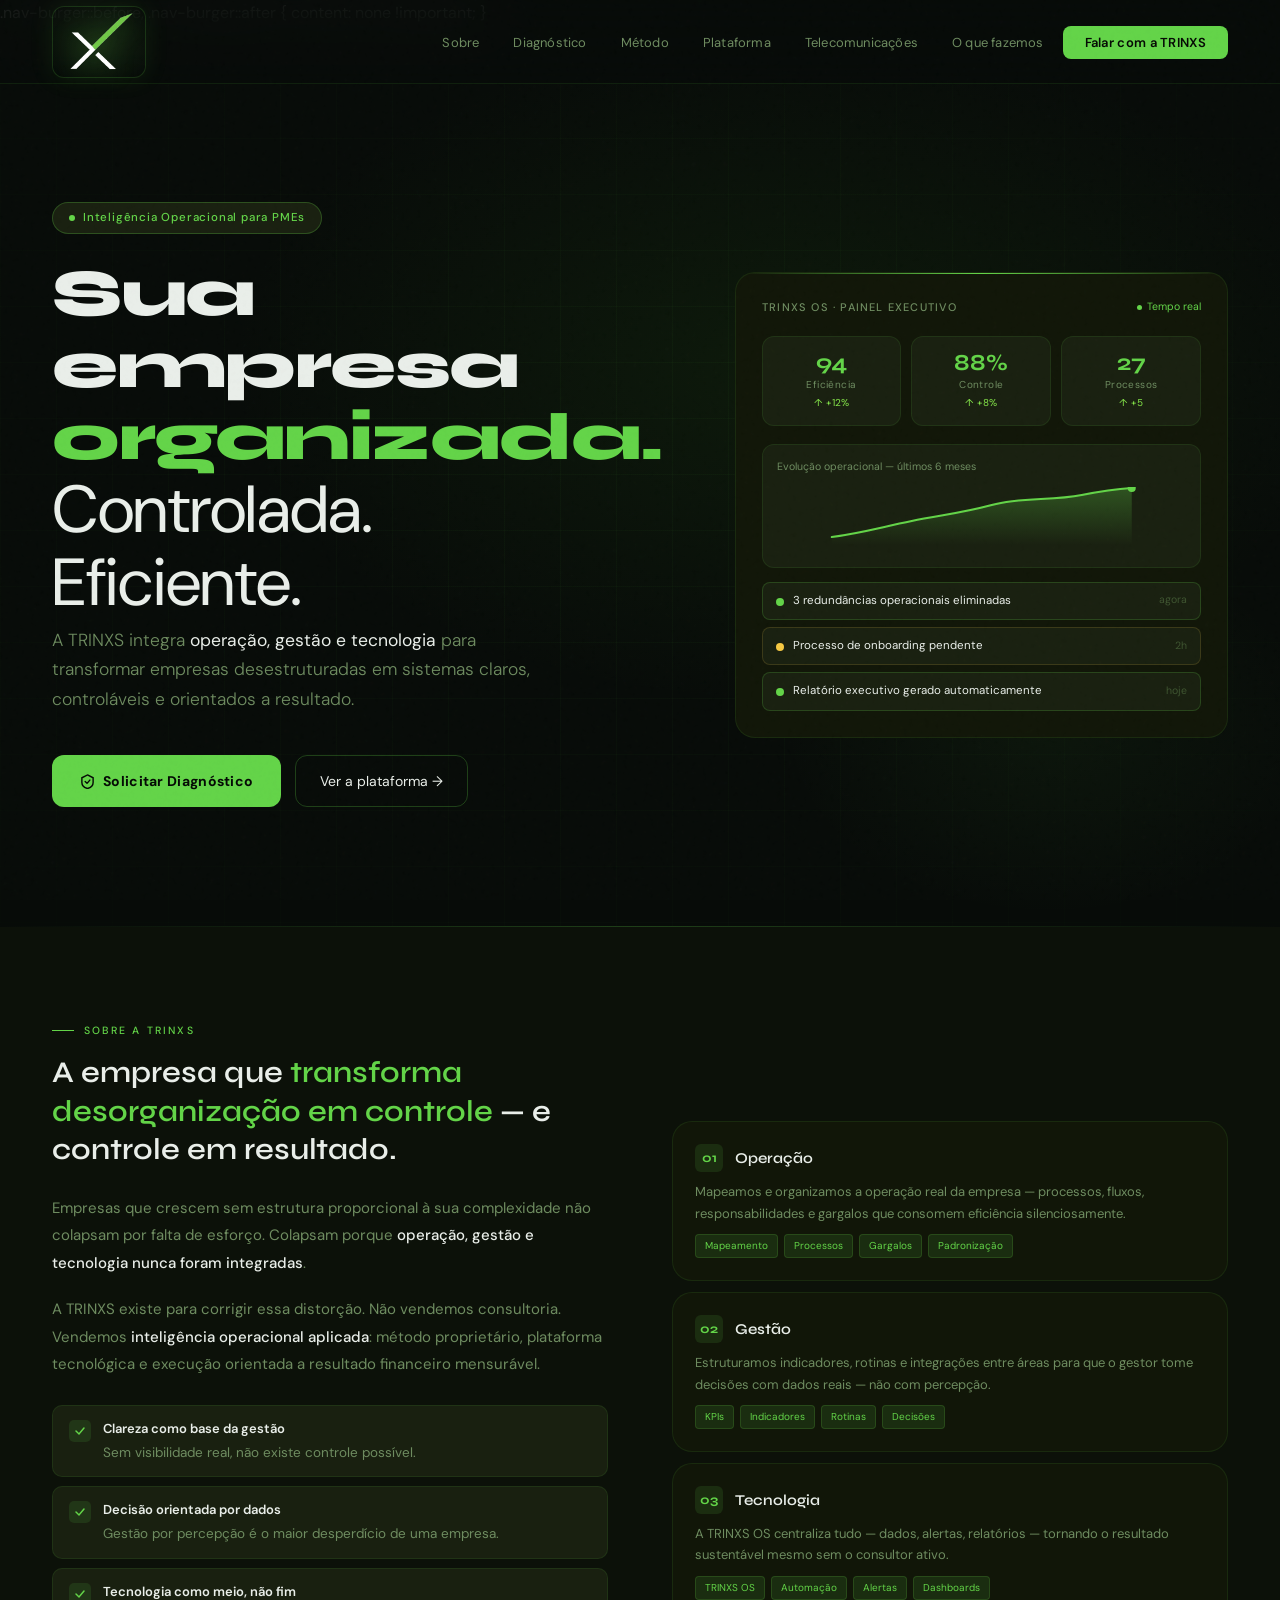
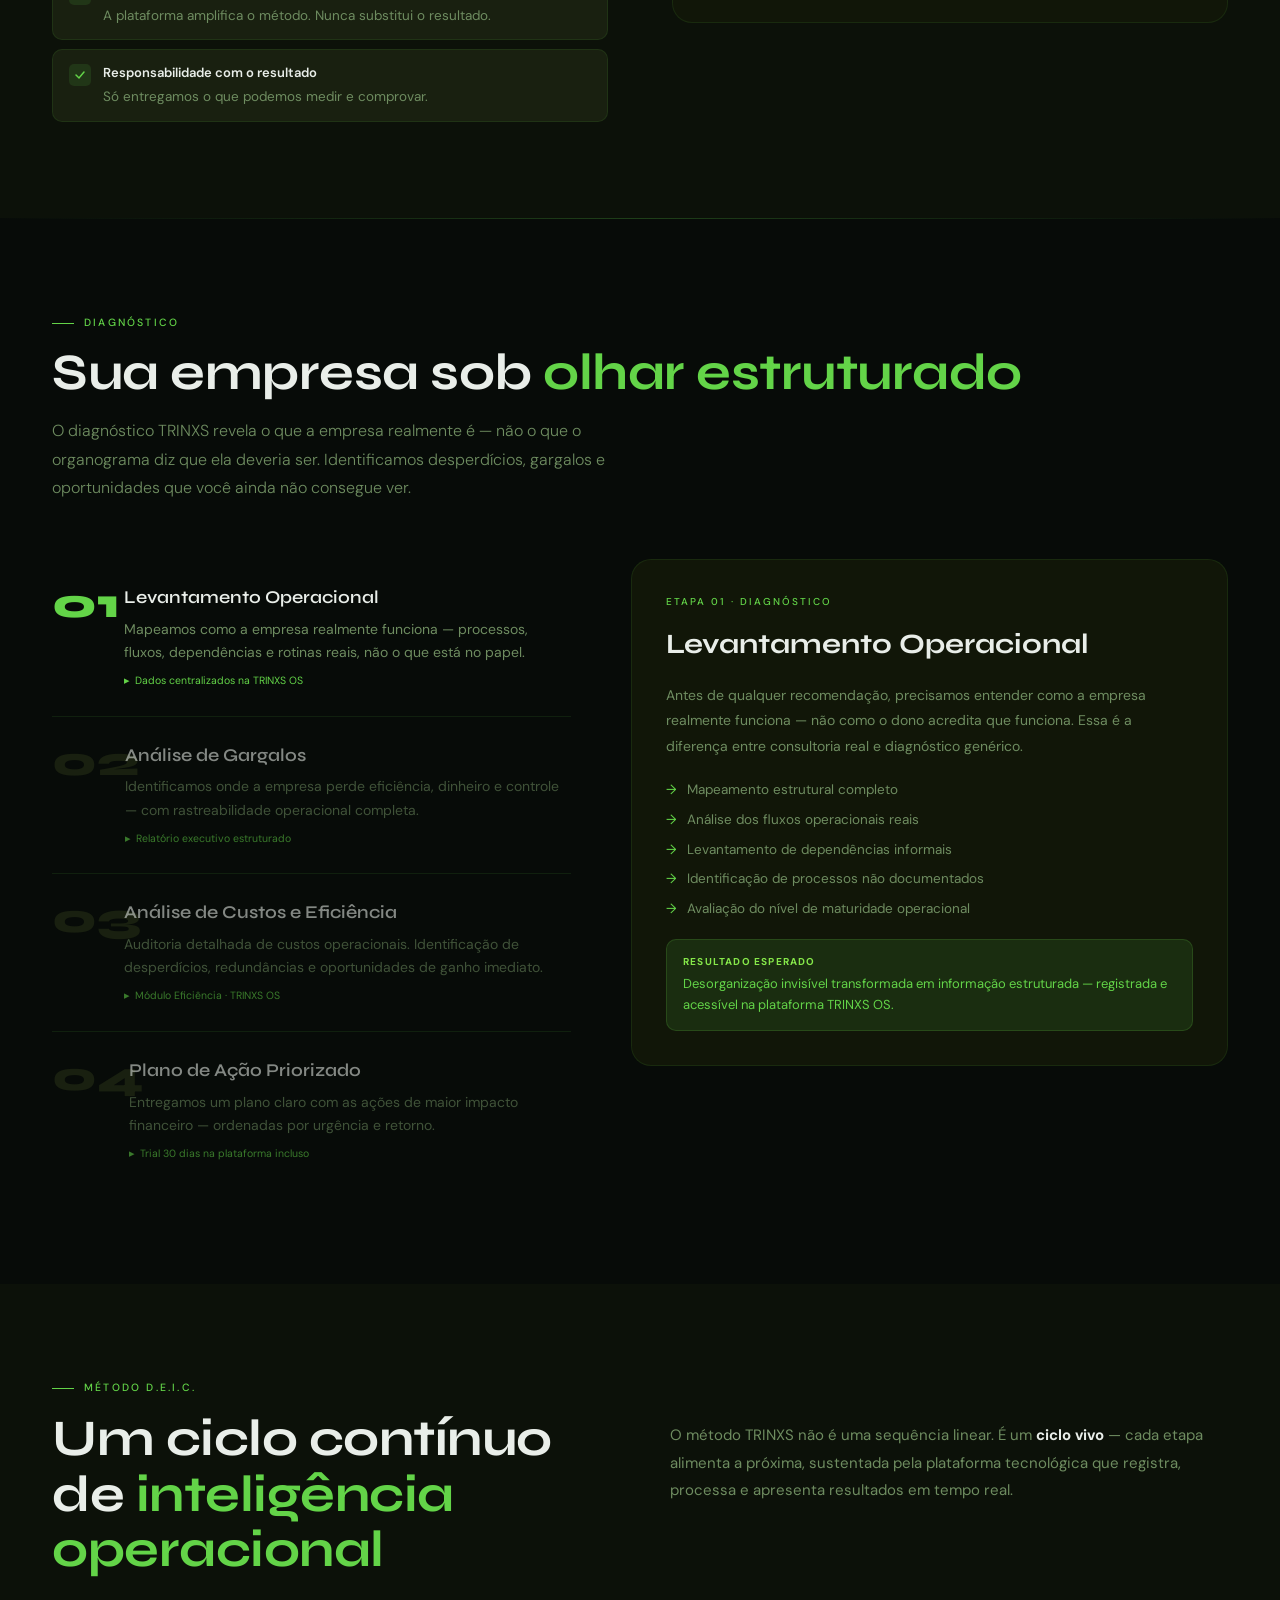
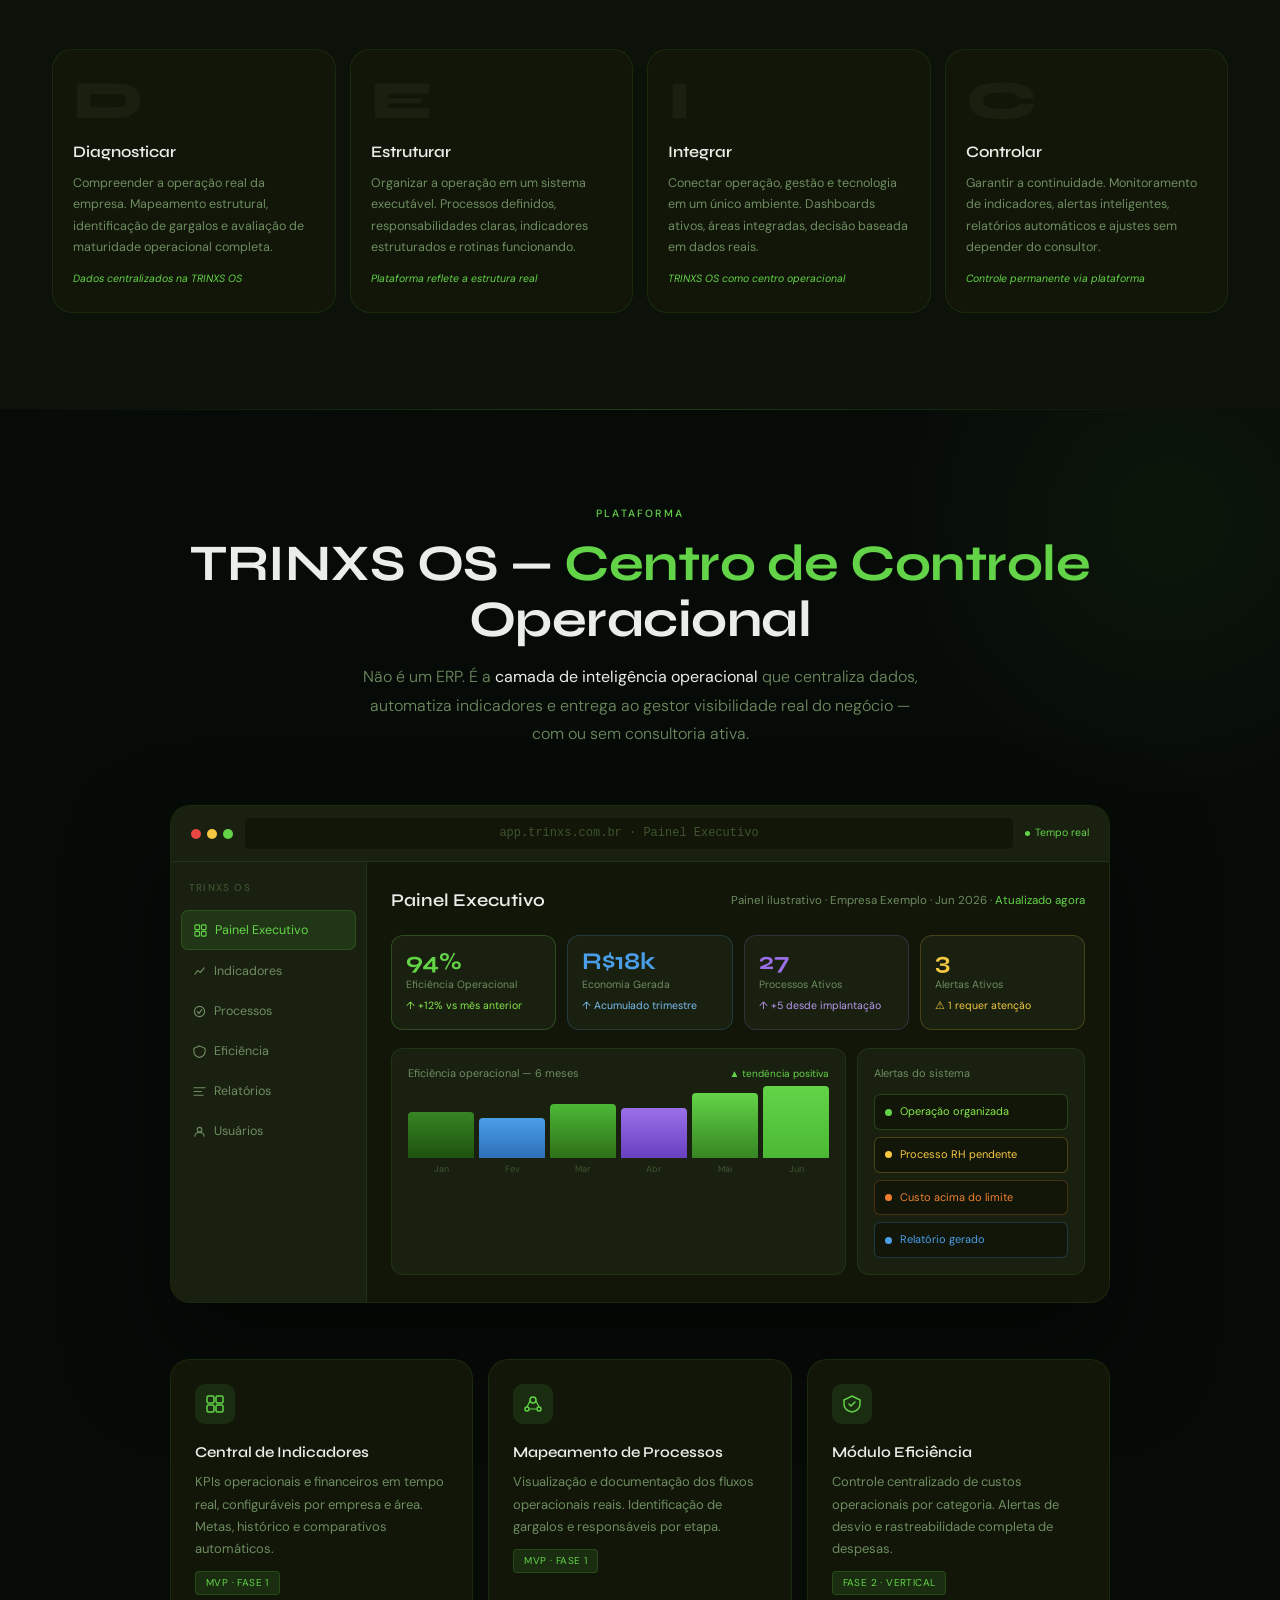
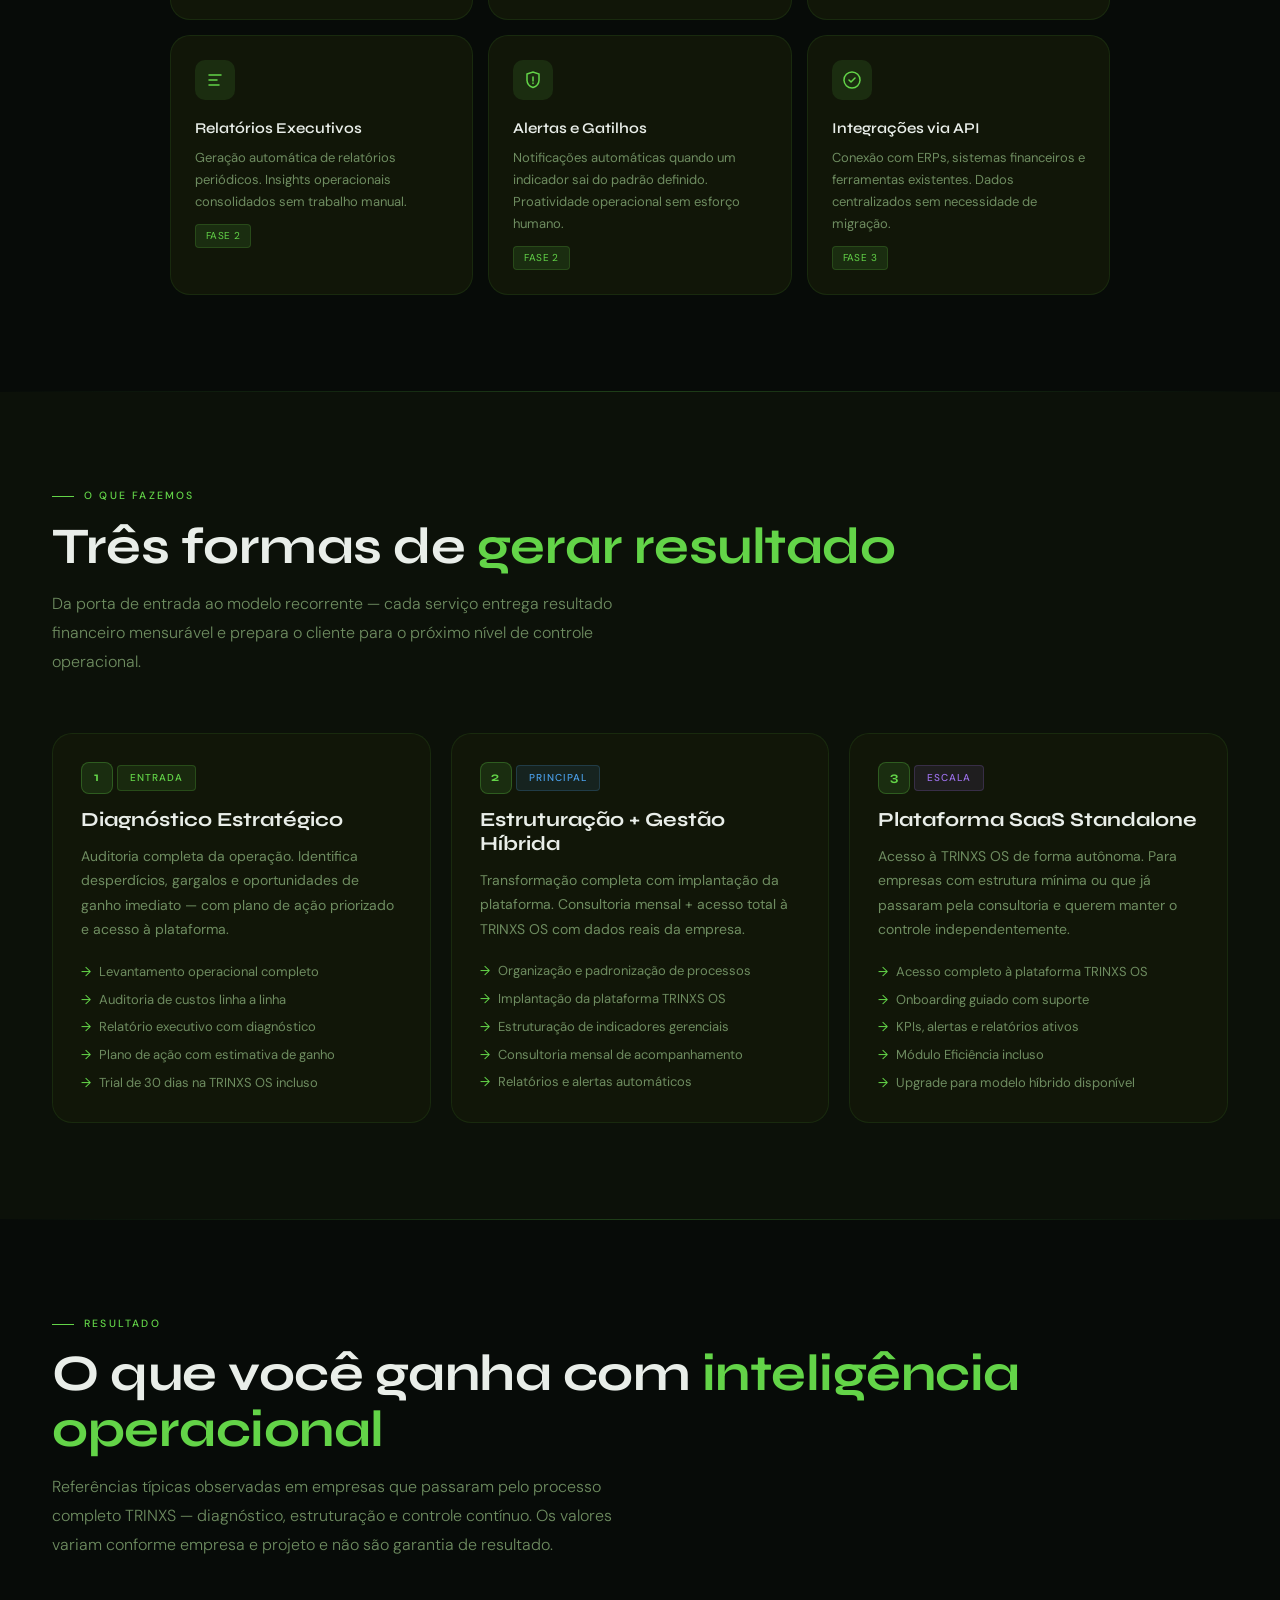
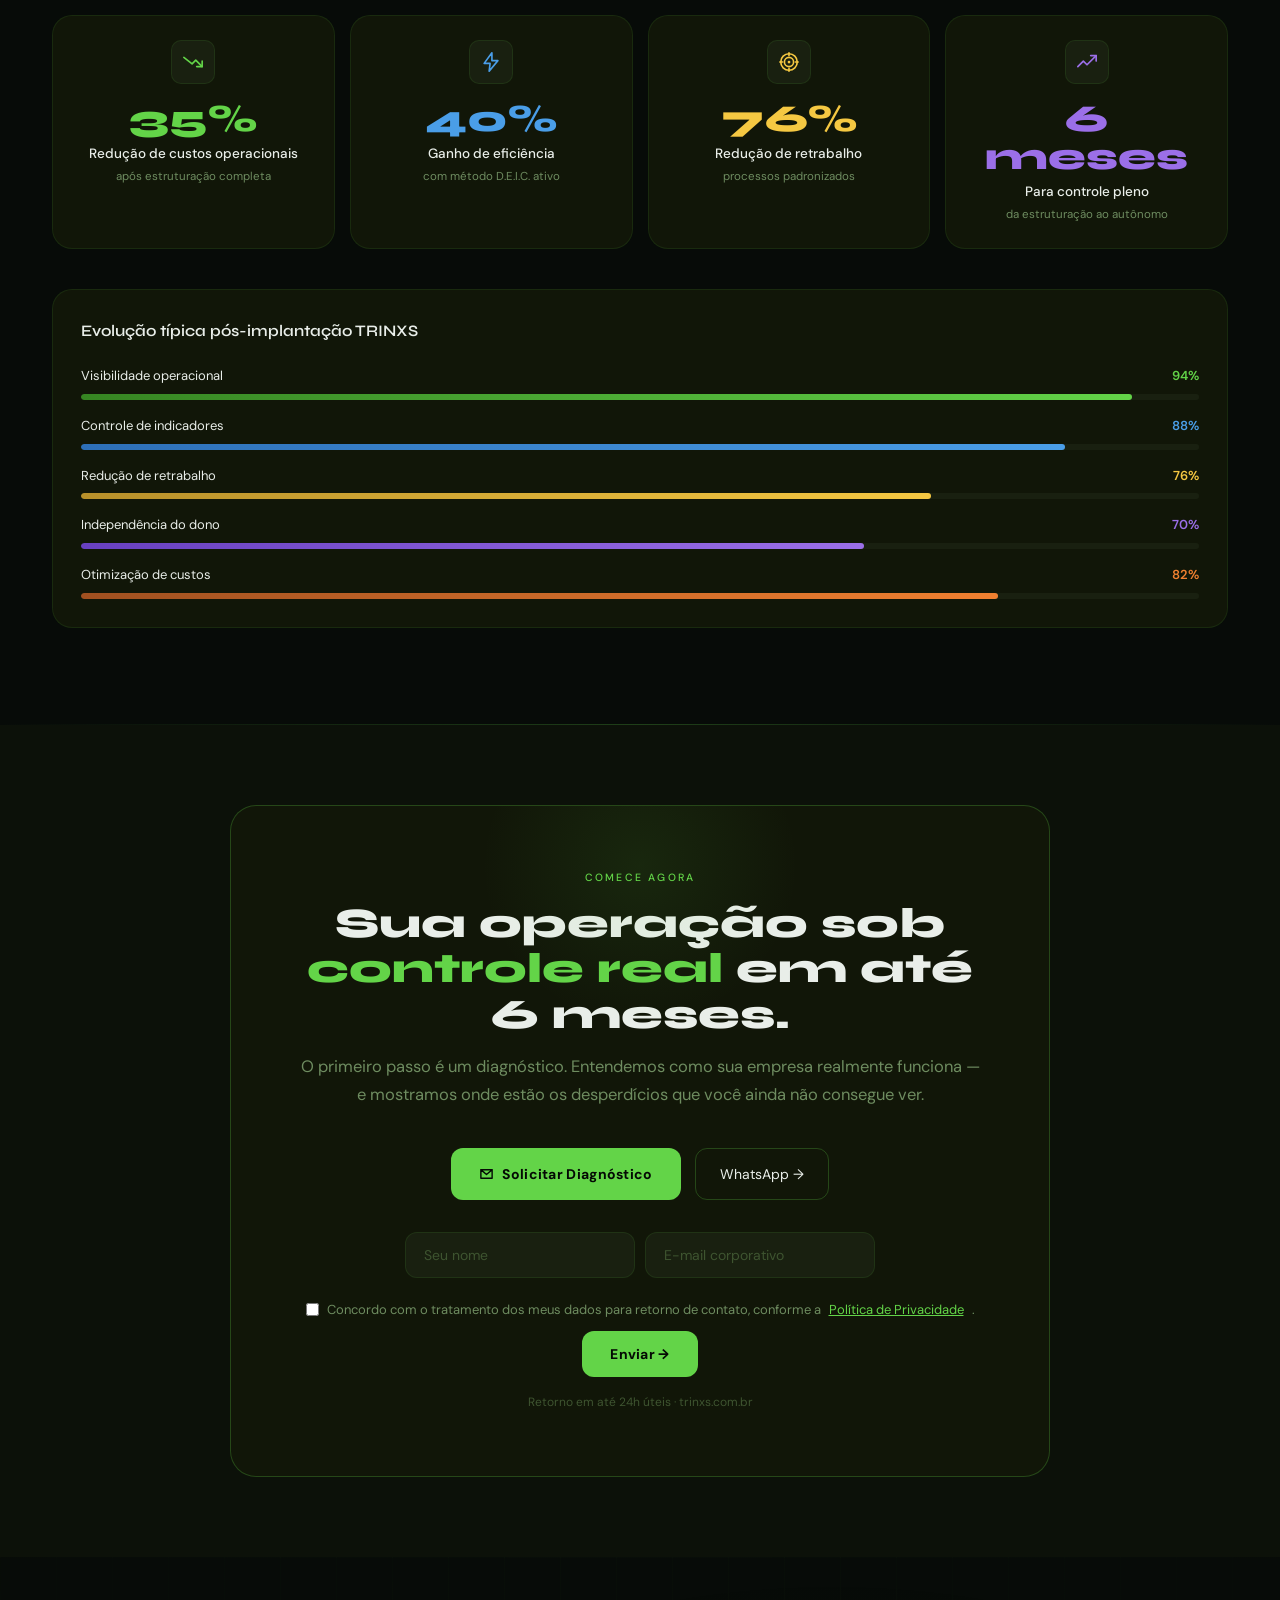
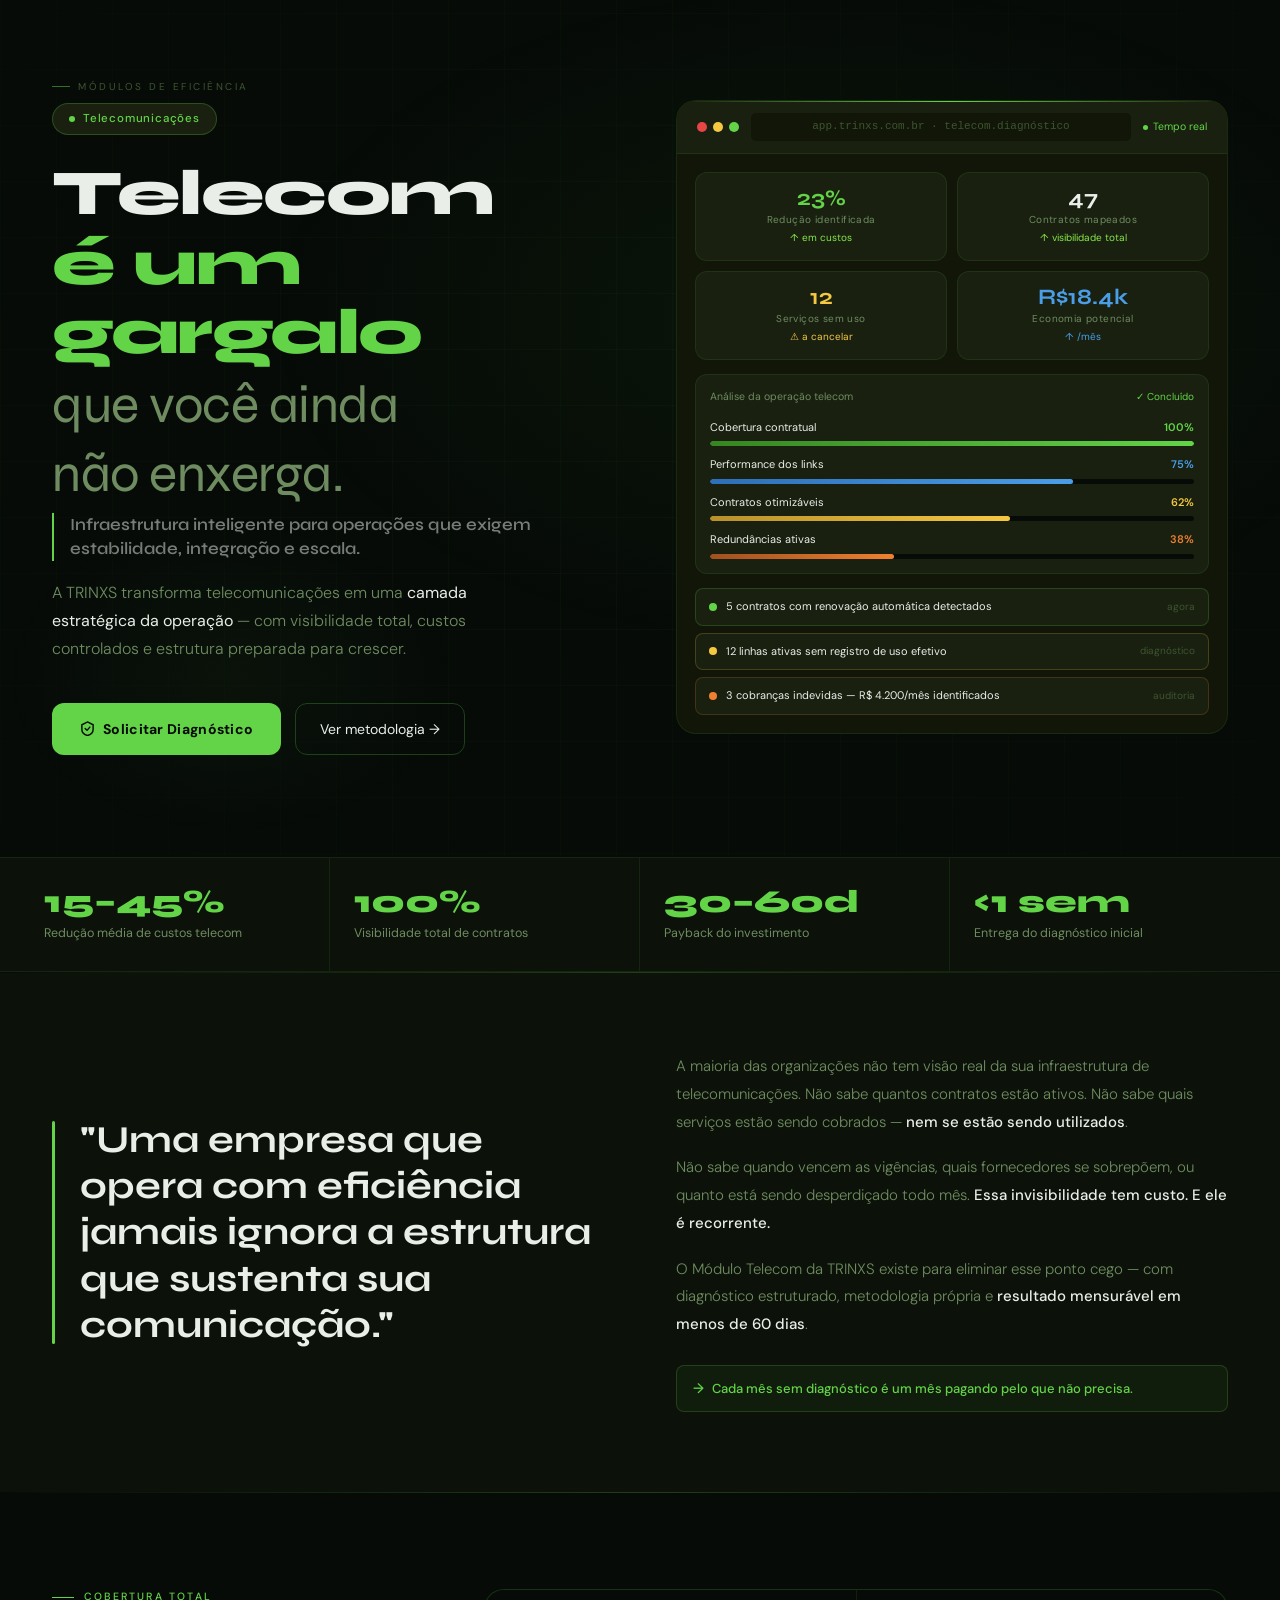
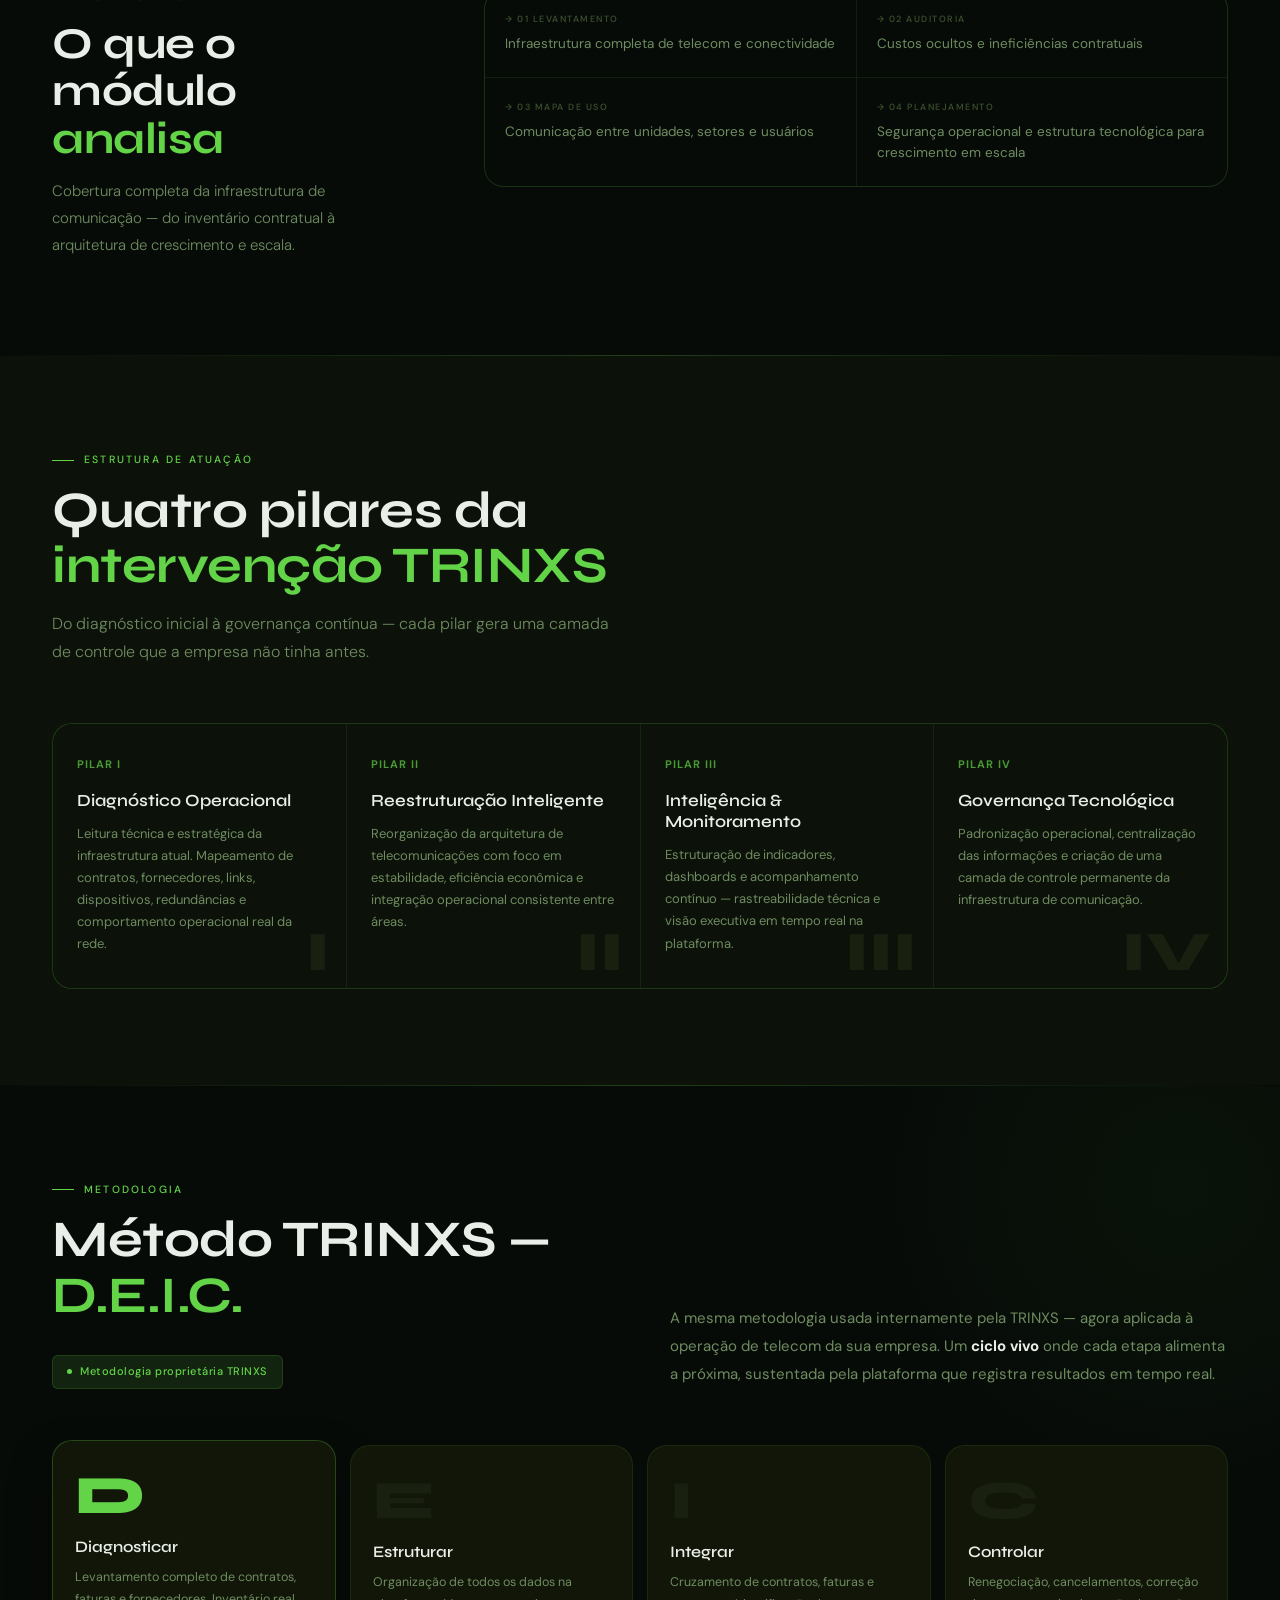
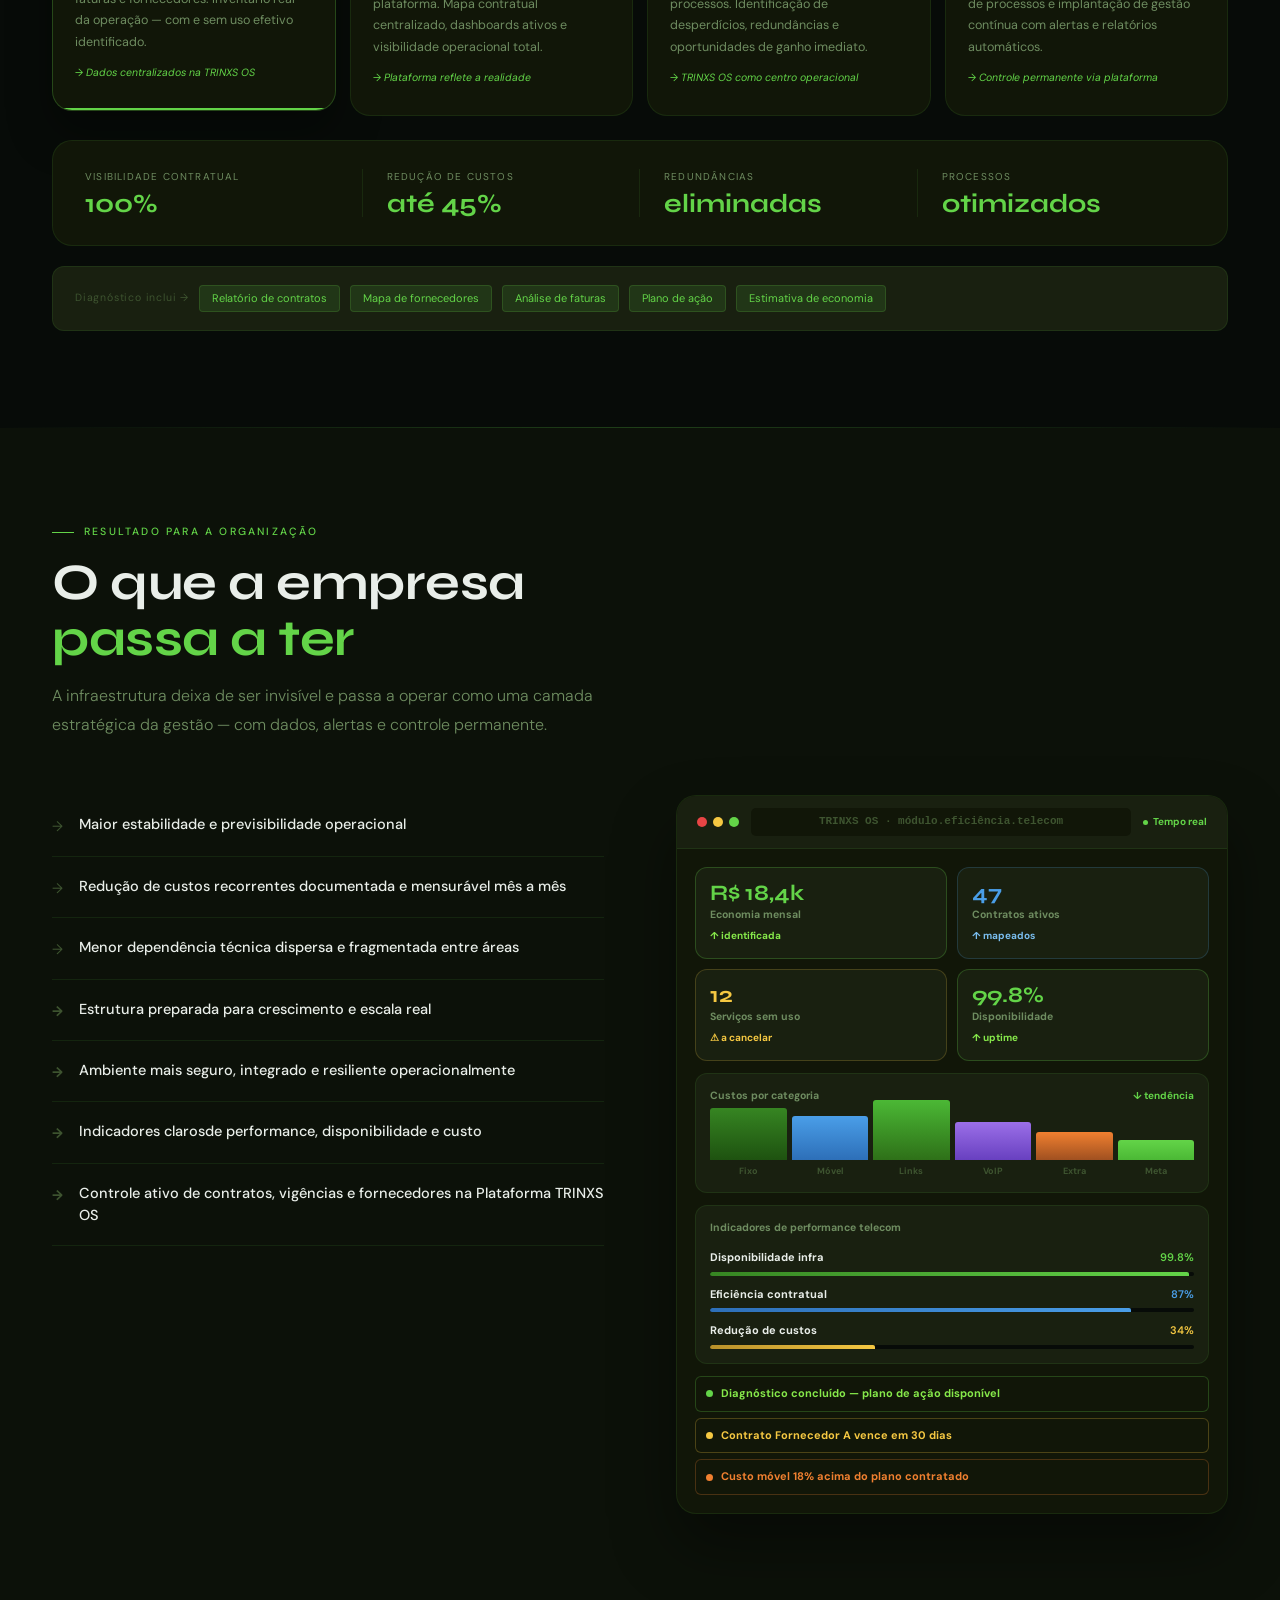
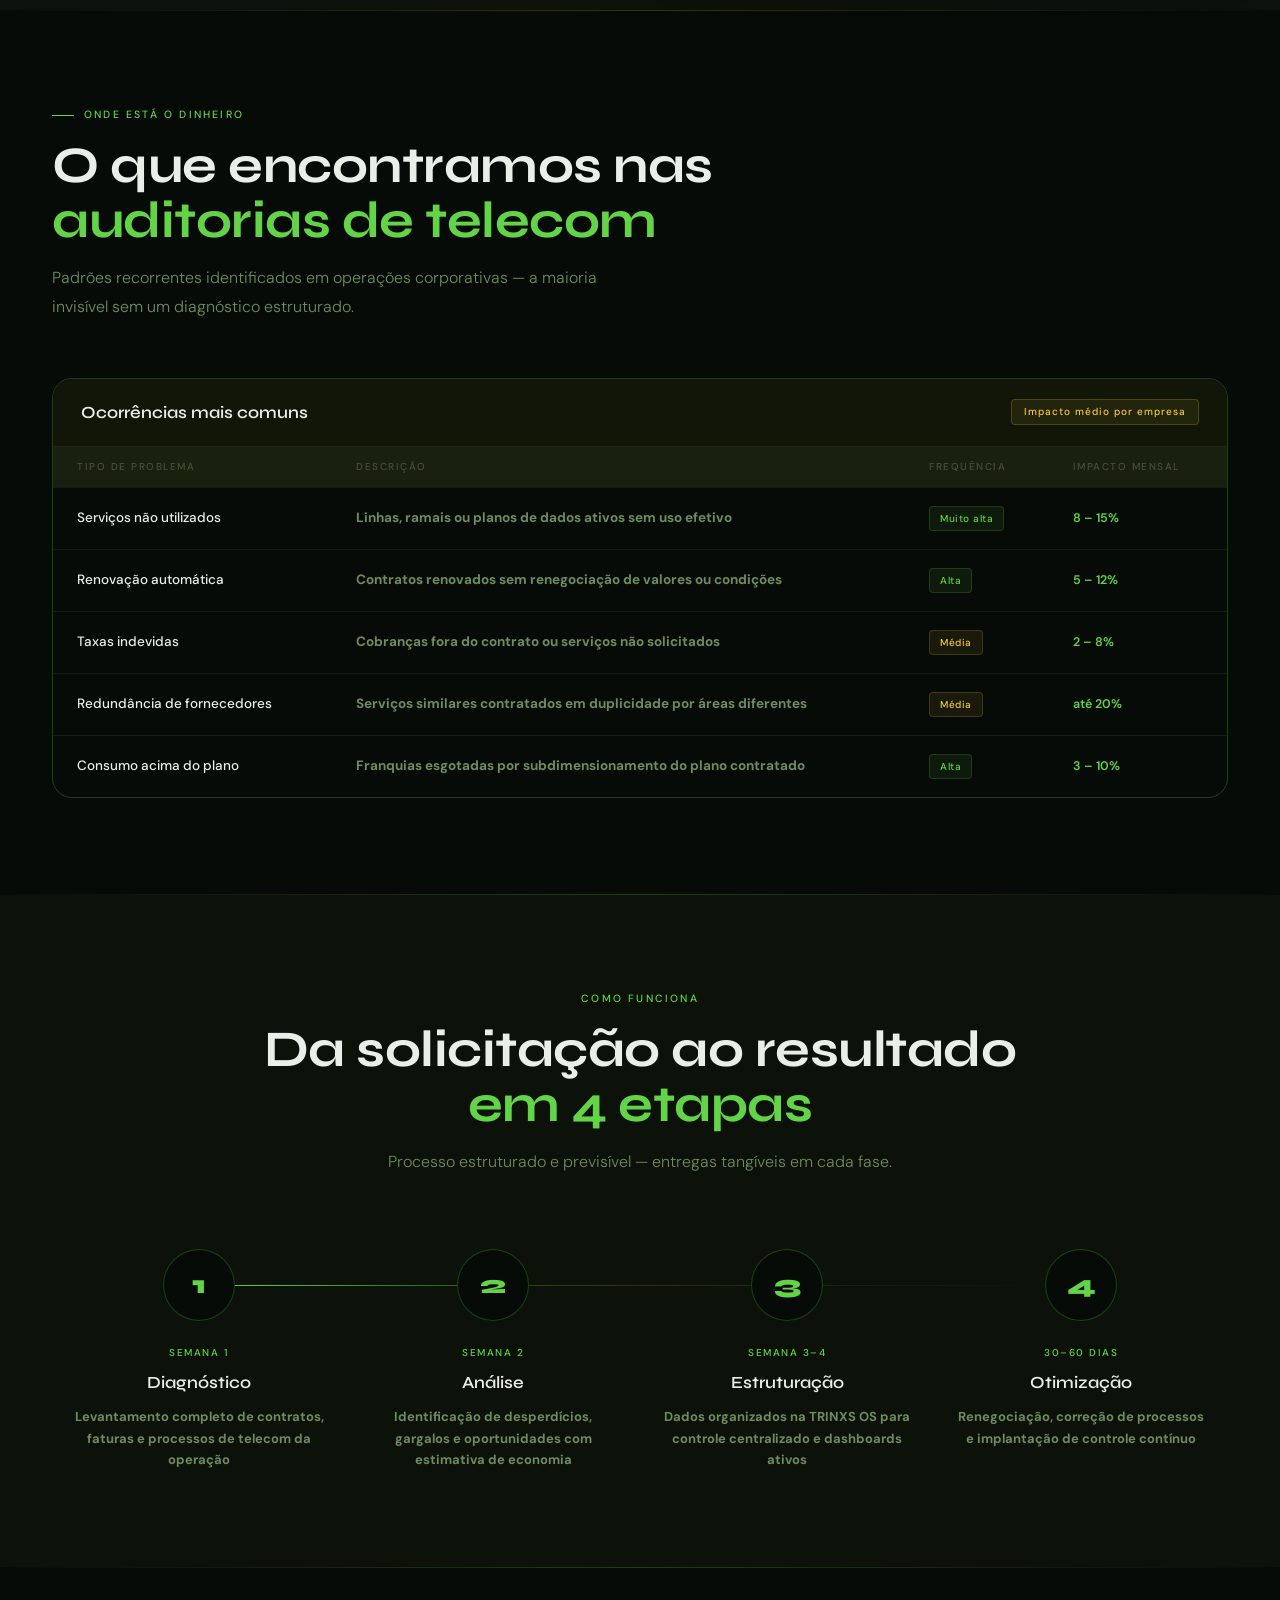
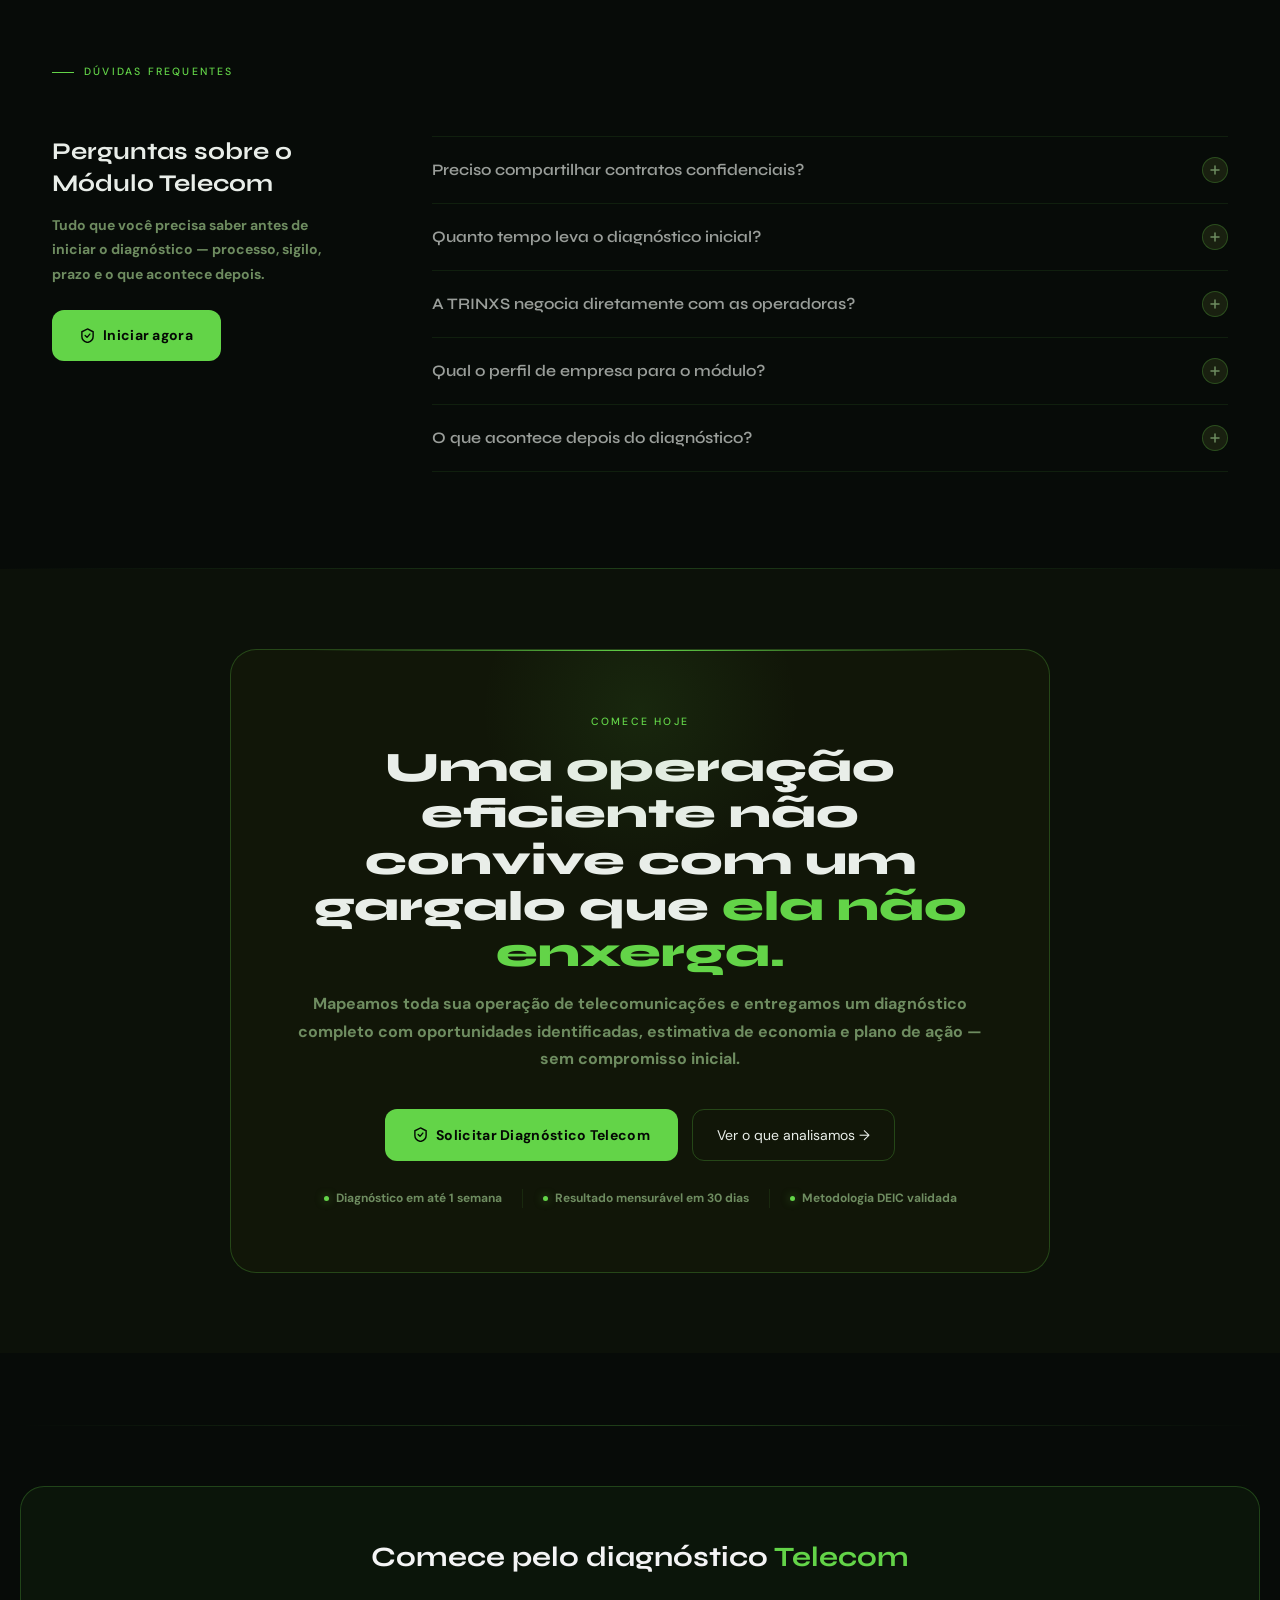
==== commit 8bb5241f: "Header usa apenas o X estilizado em alta definicao, versao clara para fundo escuro, embutido na pagi" ====
--- a/index.html
+++ b/index.html
@@ -348,8 +348,7 @@
 <nav id="nav">
   <a href="#hero" class="nav-logo">
     <div class="nav-logo-wrap">
-<img src="trinxs_logo_v3.svg" alt="TRINXS" class="nav-logo-img">    </div>
-    <span class="nav-sub">Inteligência Operacional</span>
+<img src="[data-uri]" alt="TRINXS" class="nav-logo-img">    </div>
   </a>
   <ul class="nav-links">
   <li><a href="#sobre">Sobre</a></li>
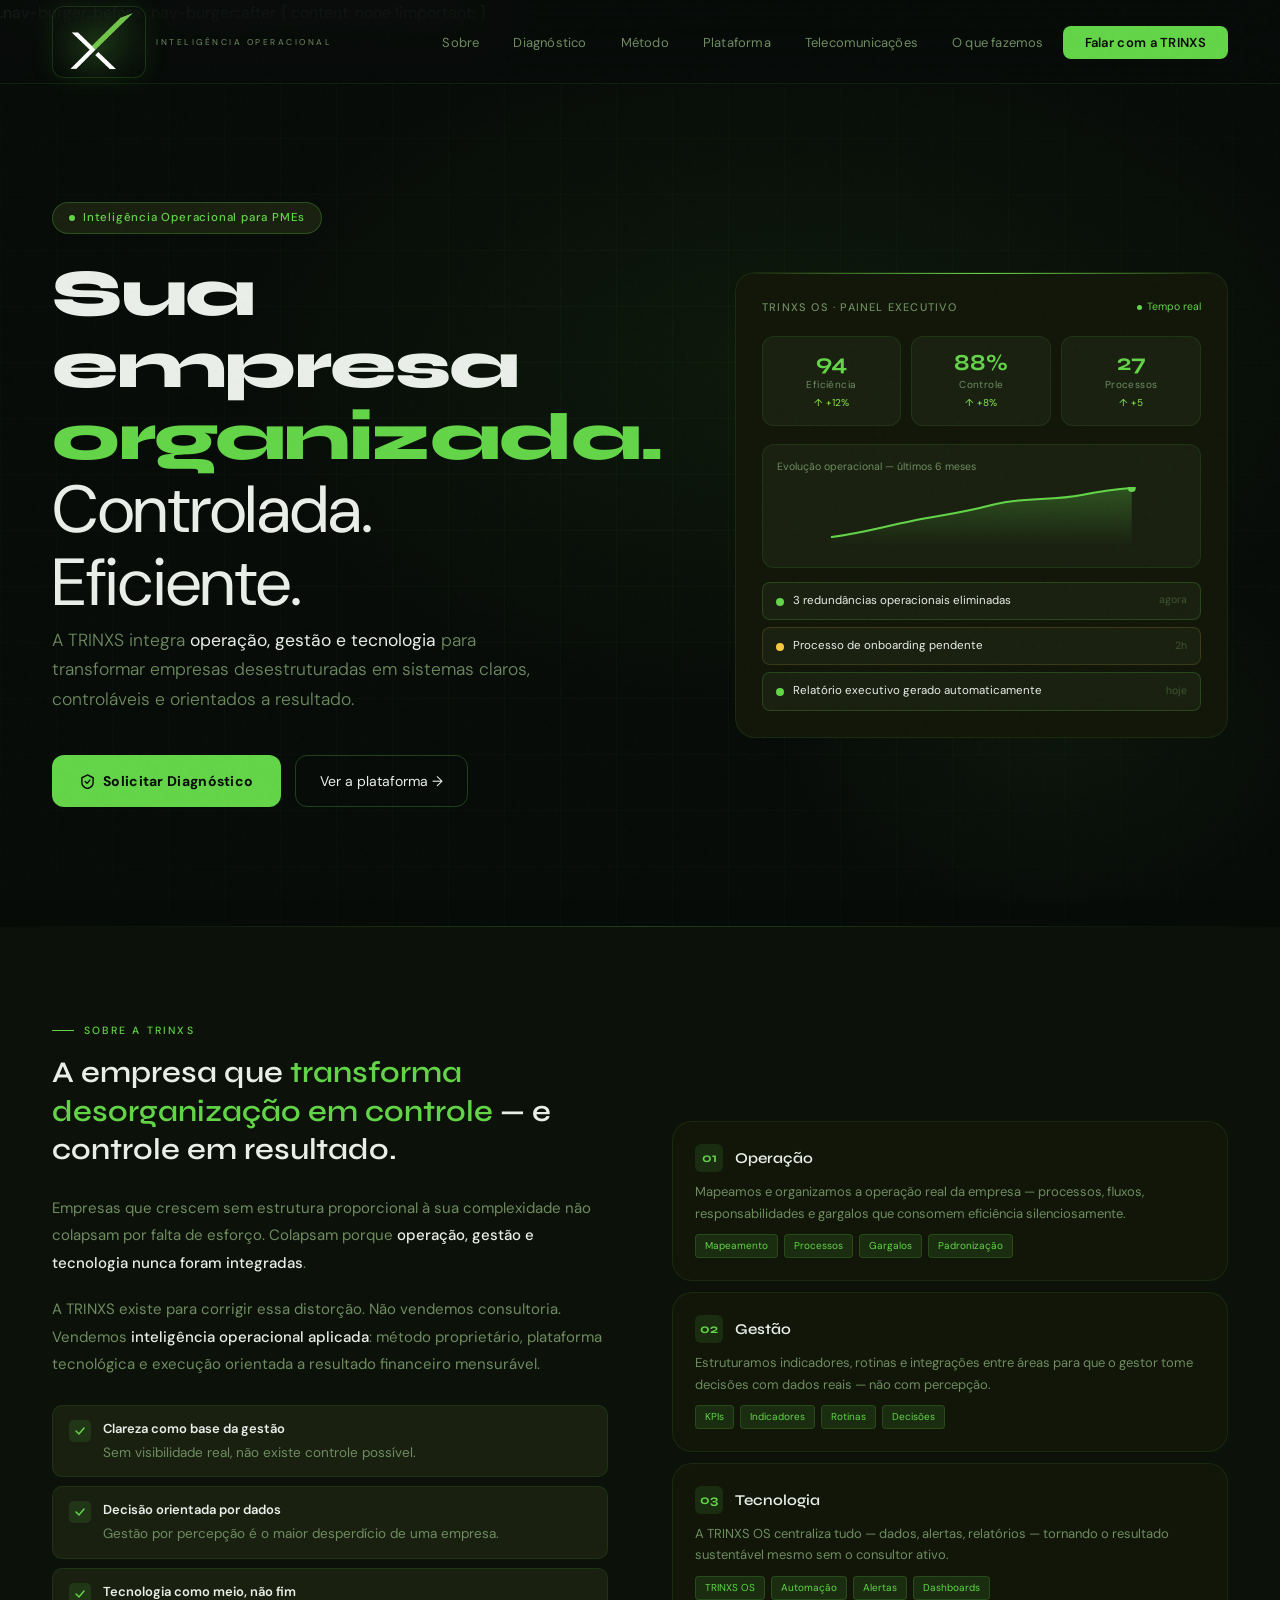
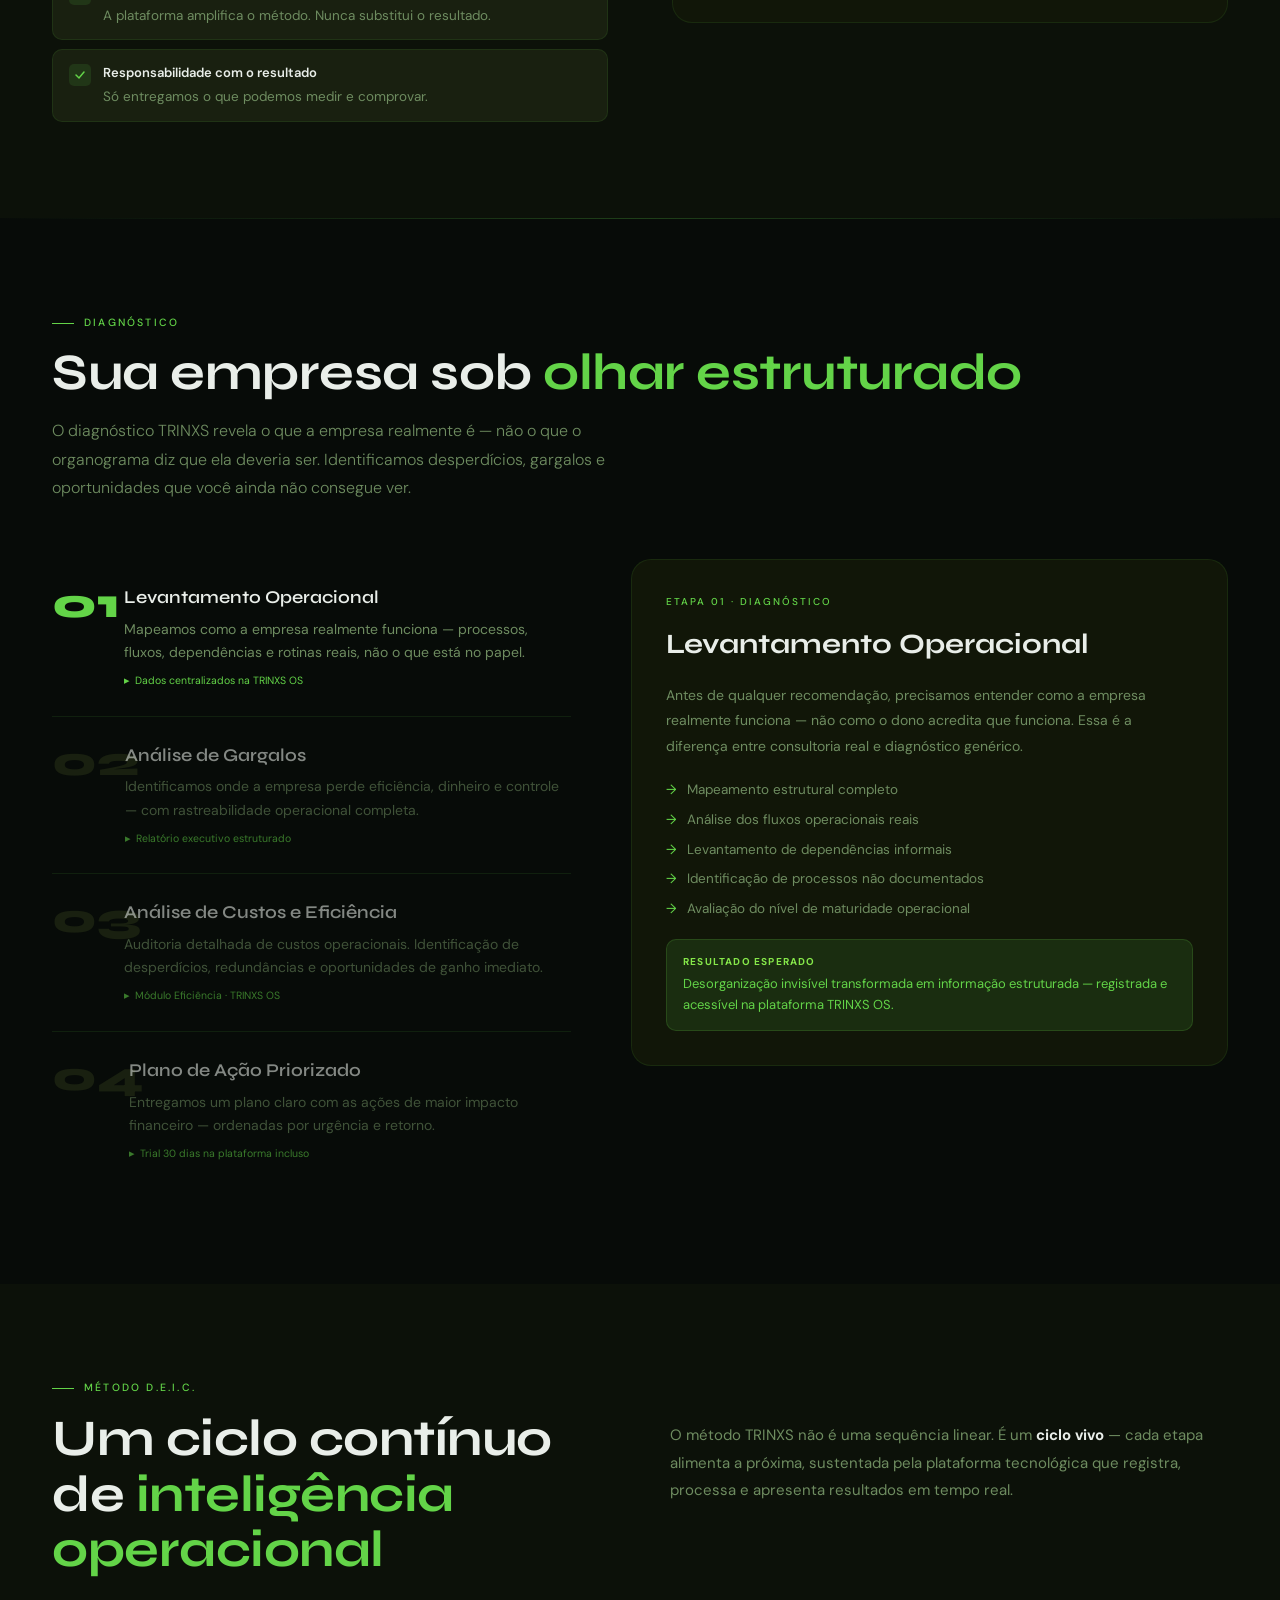
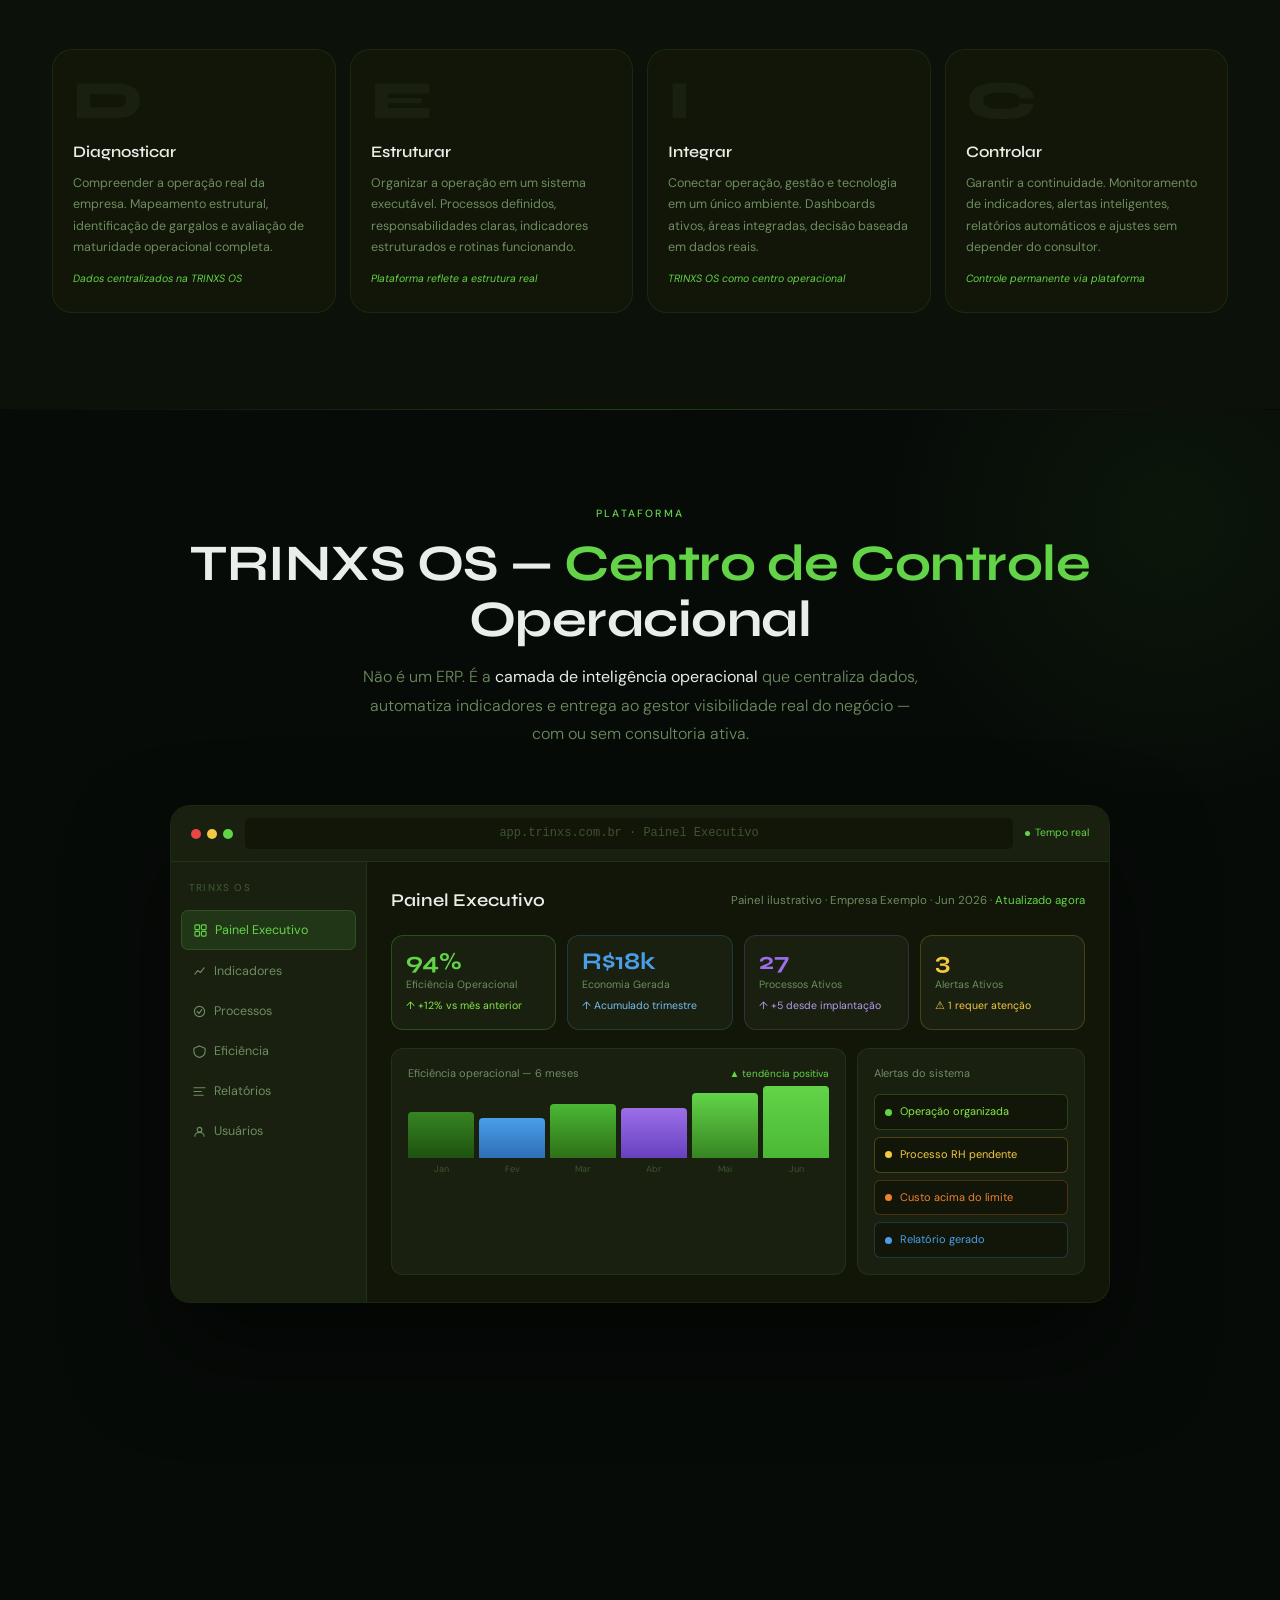
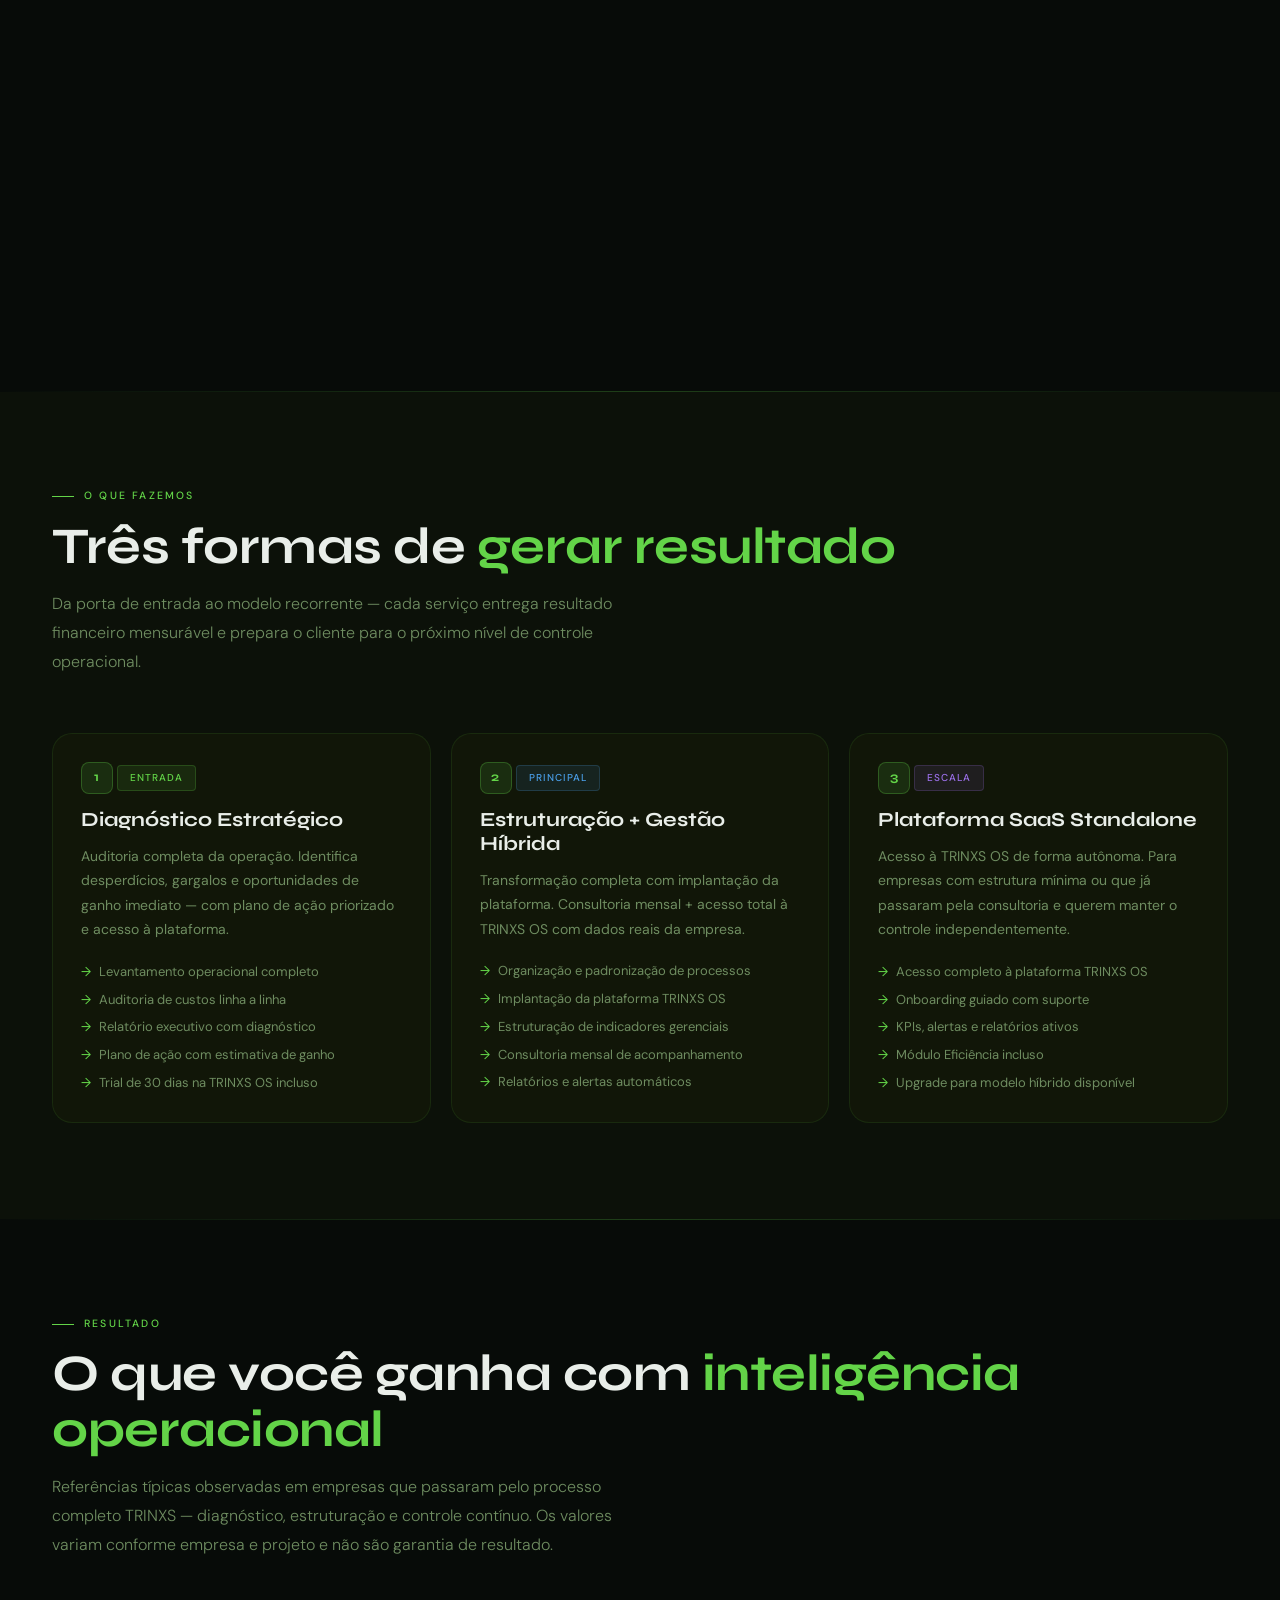
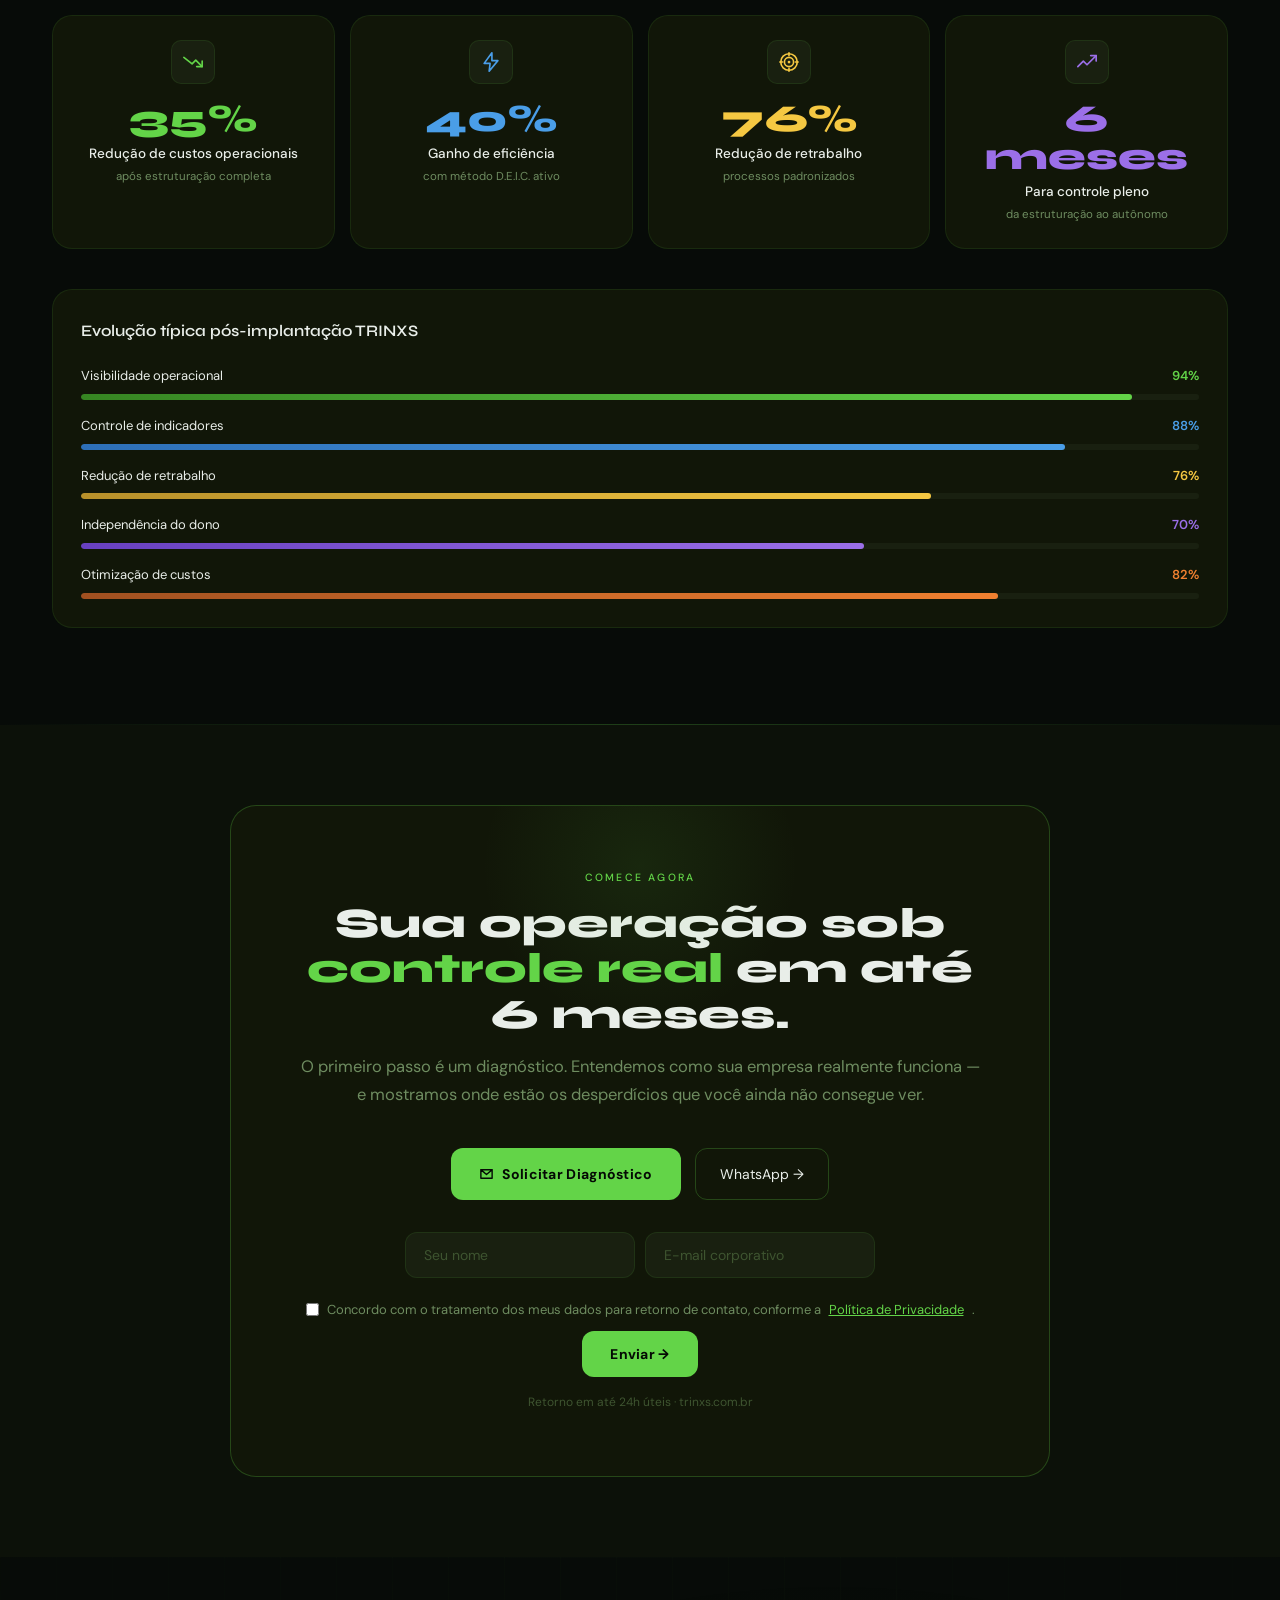
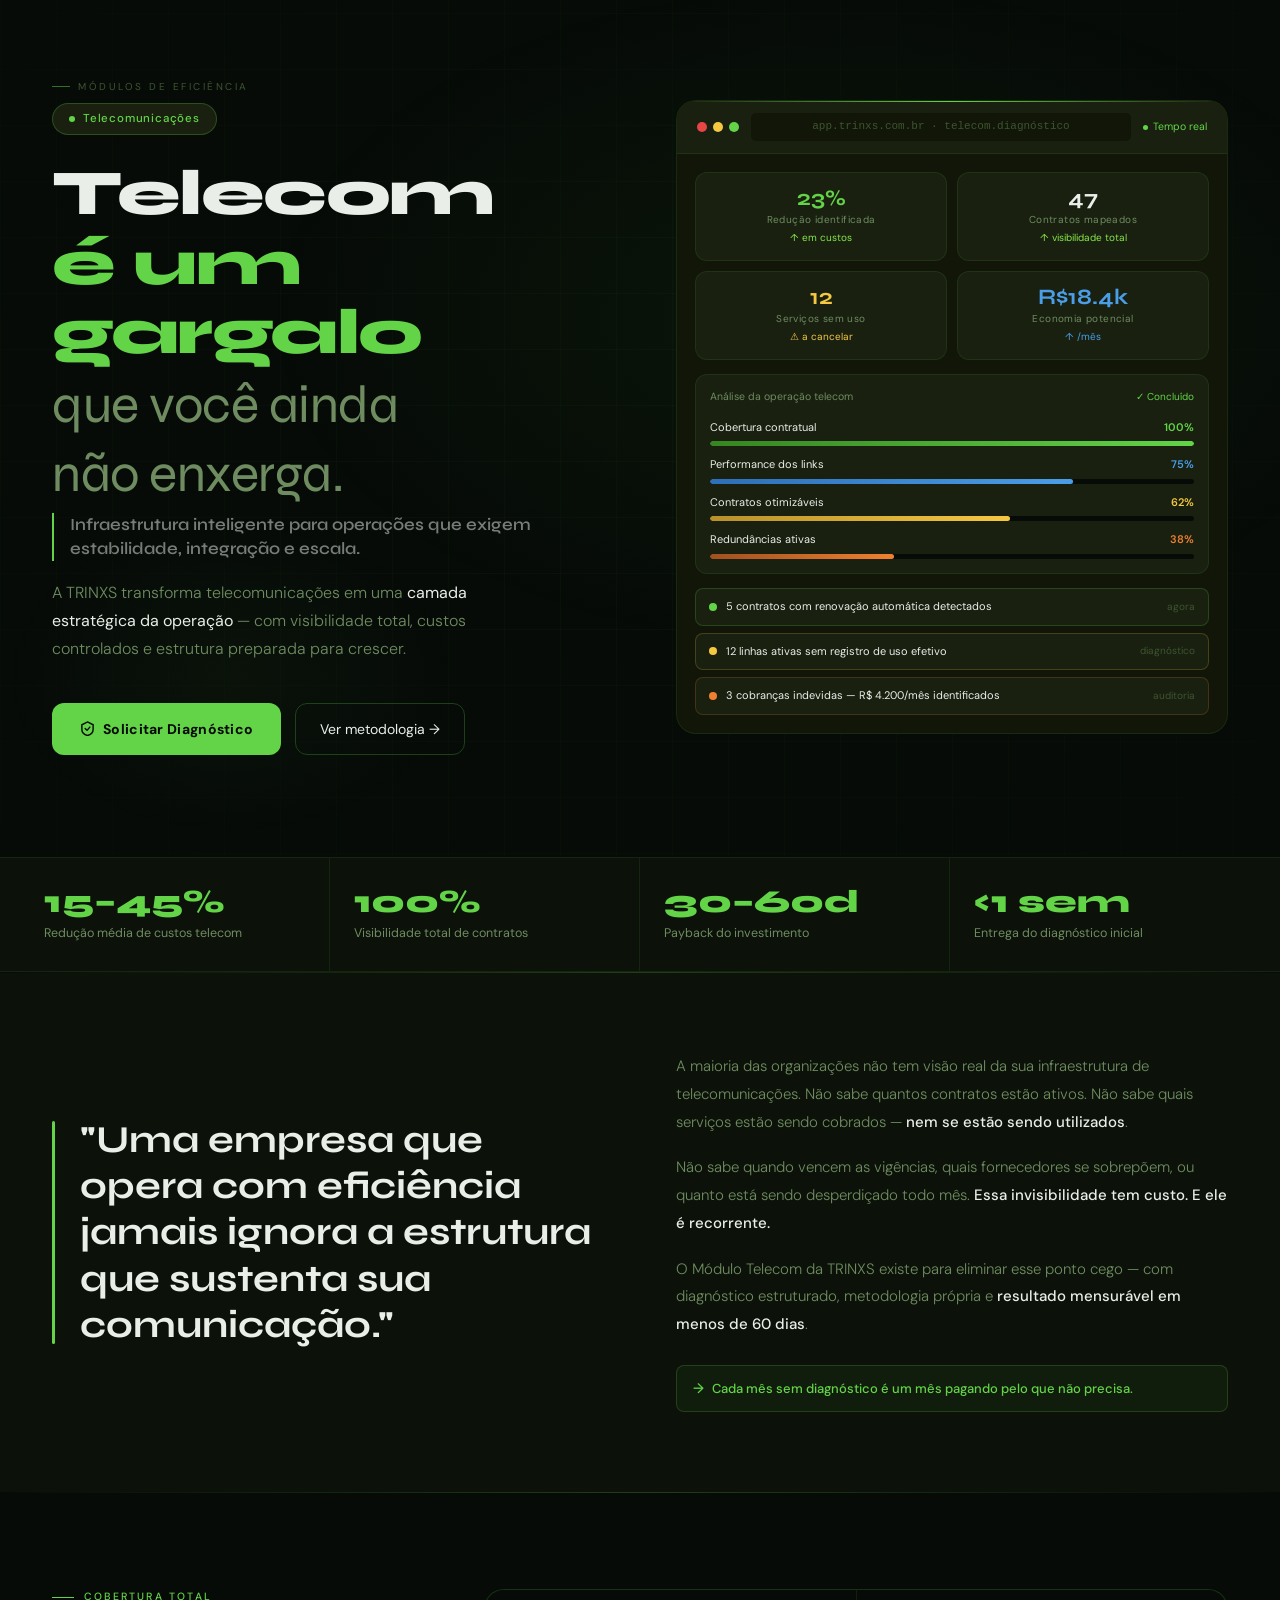
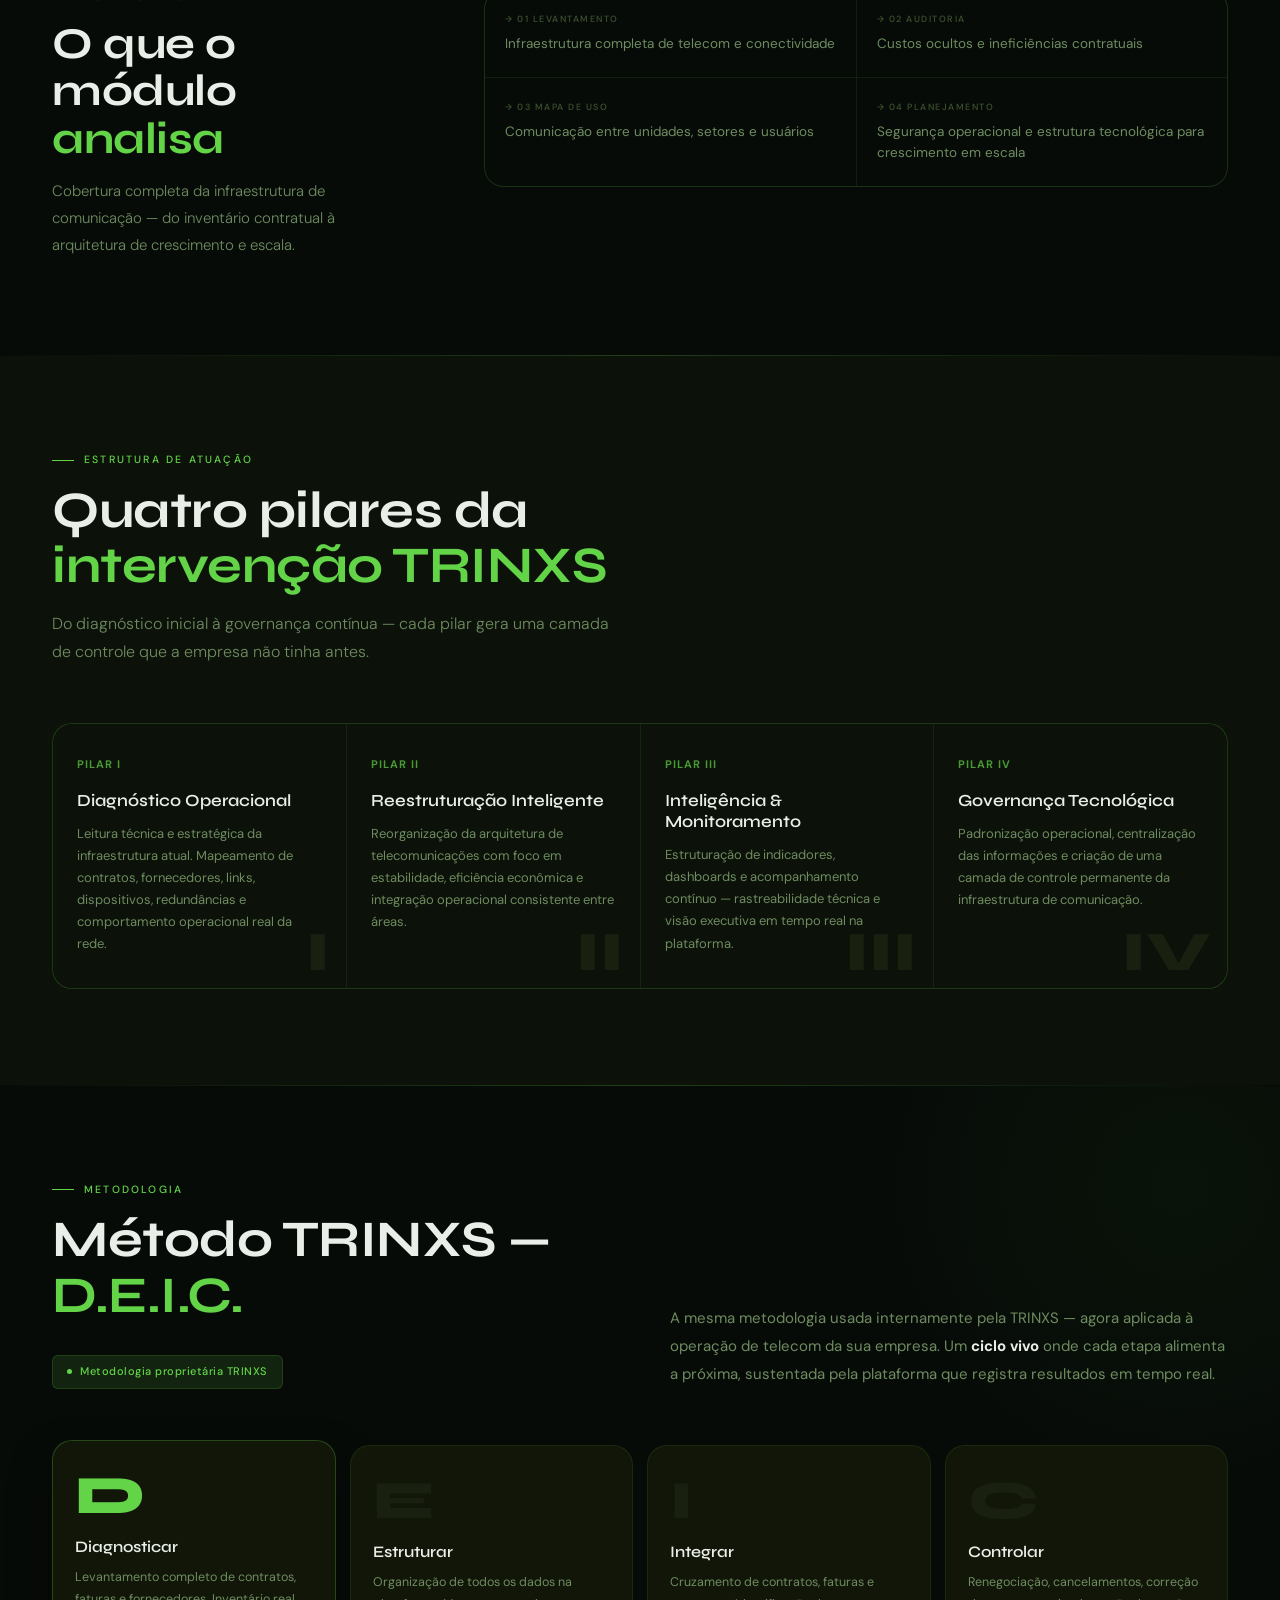
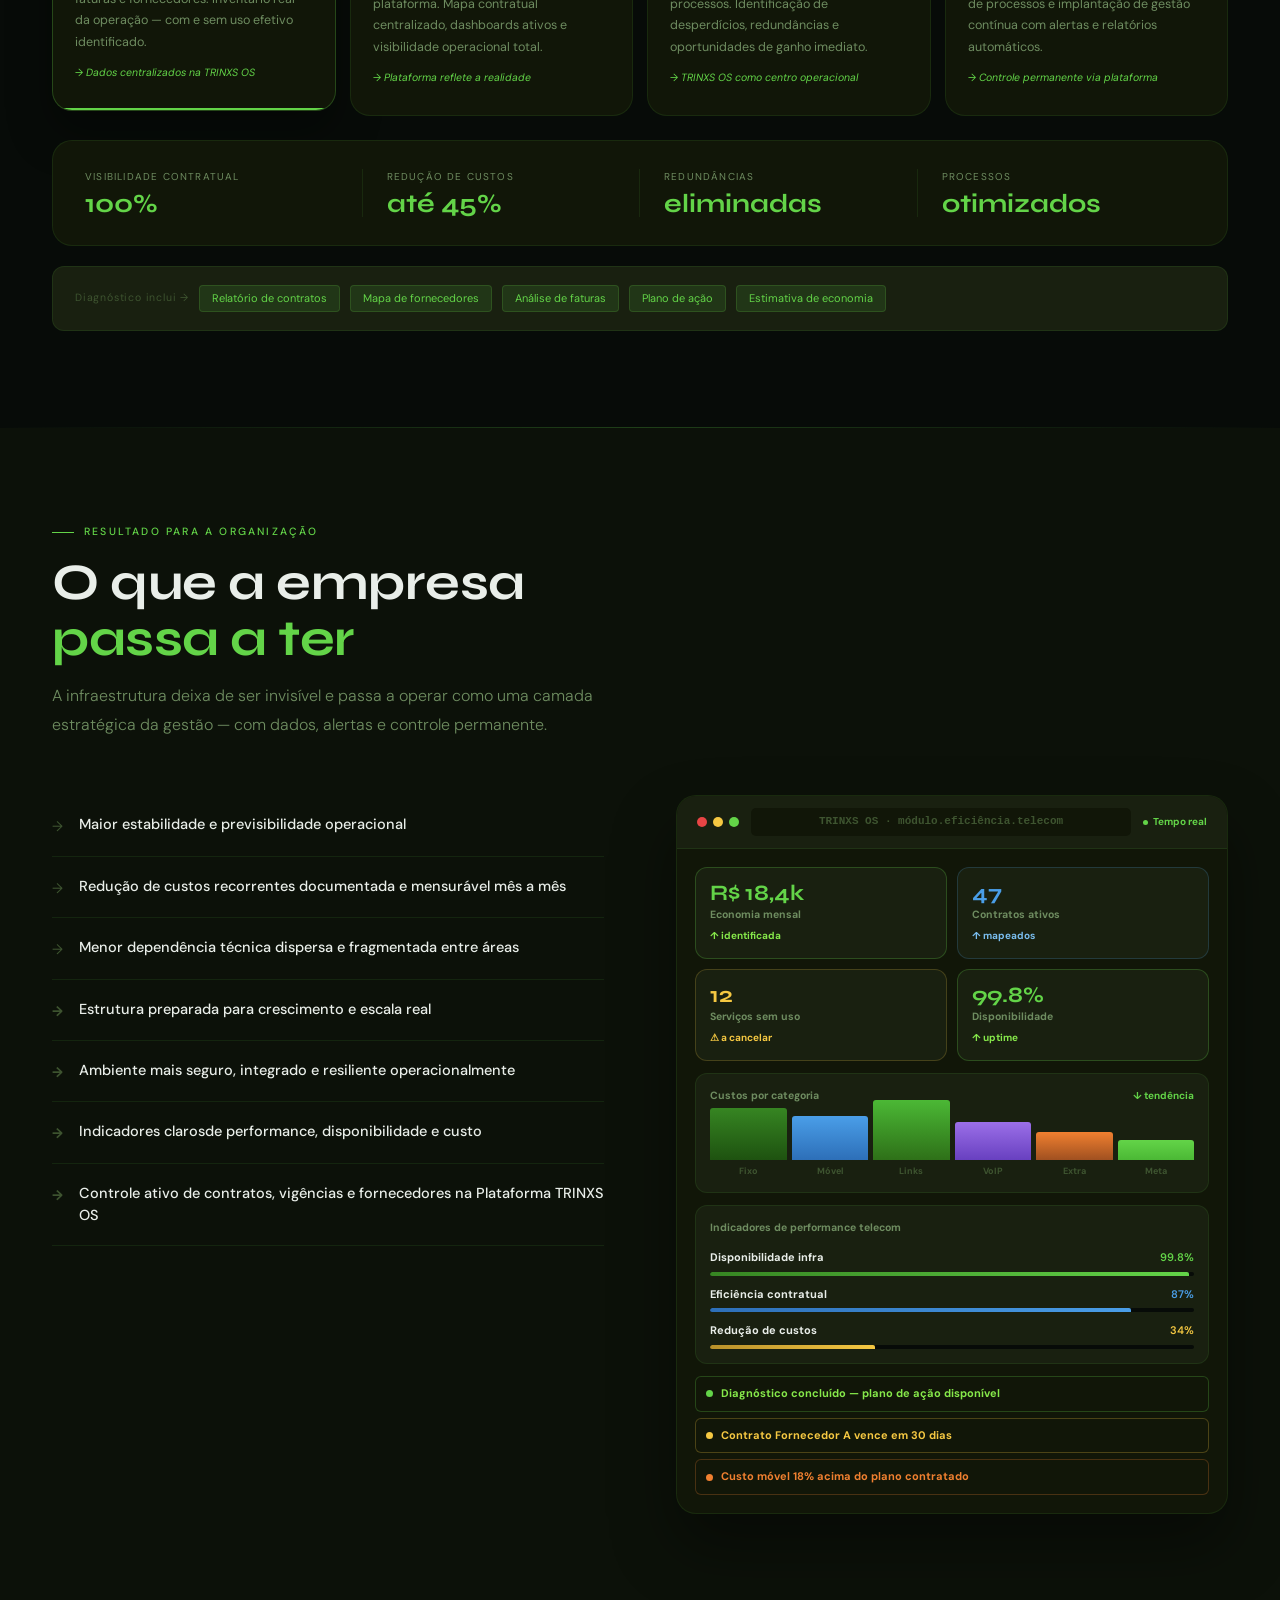
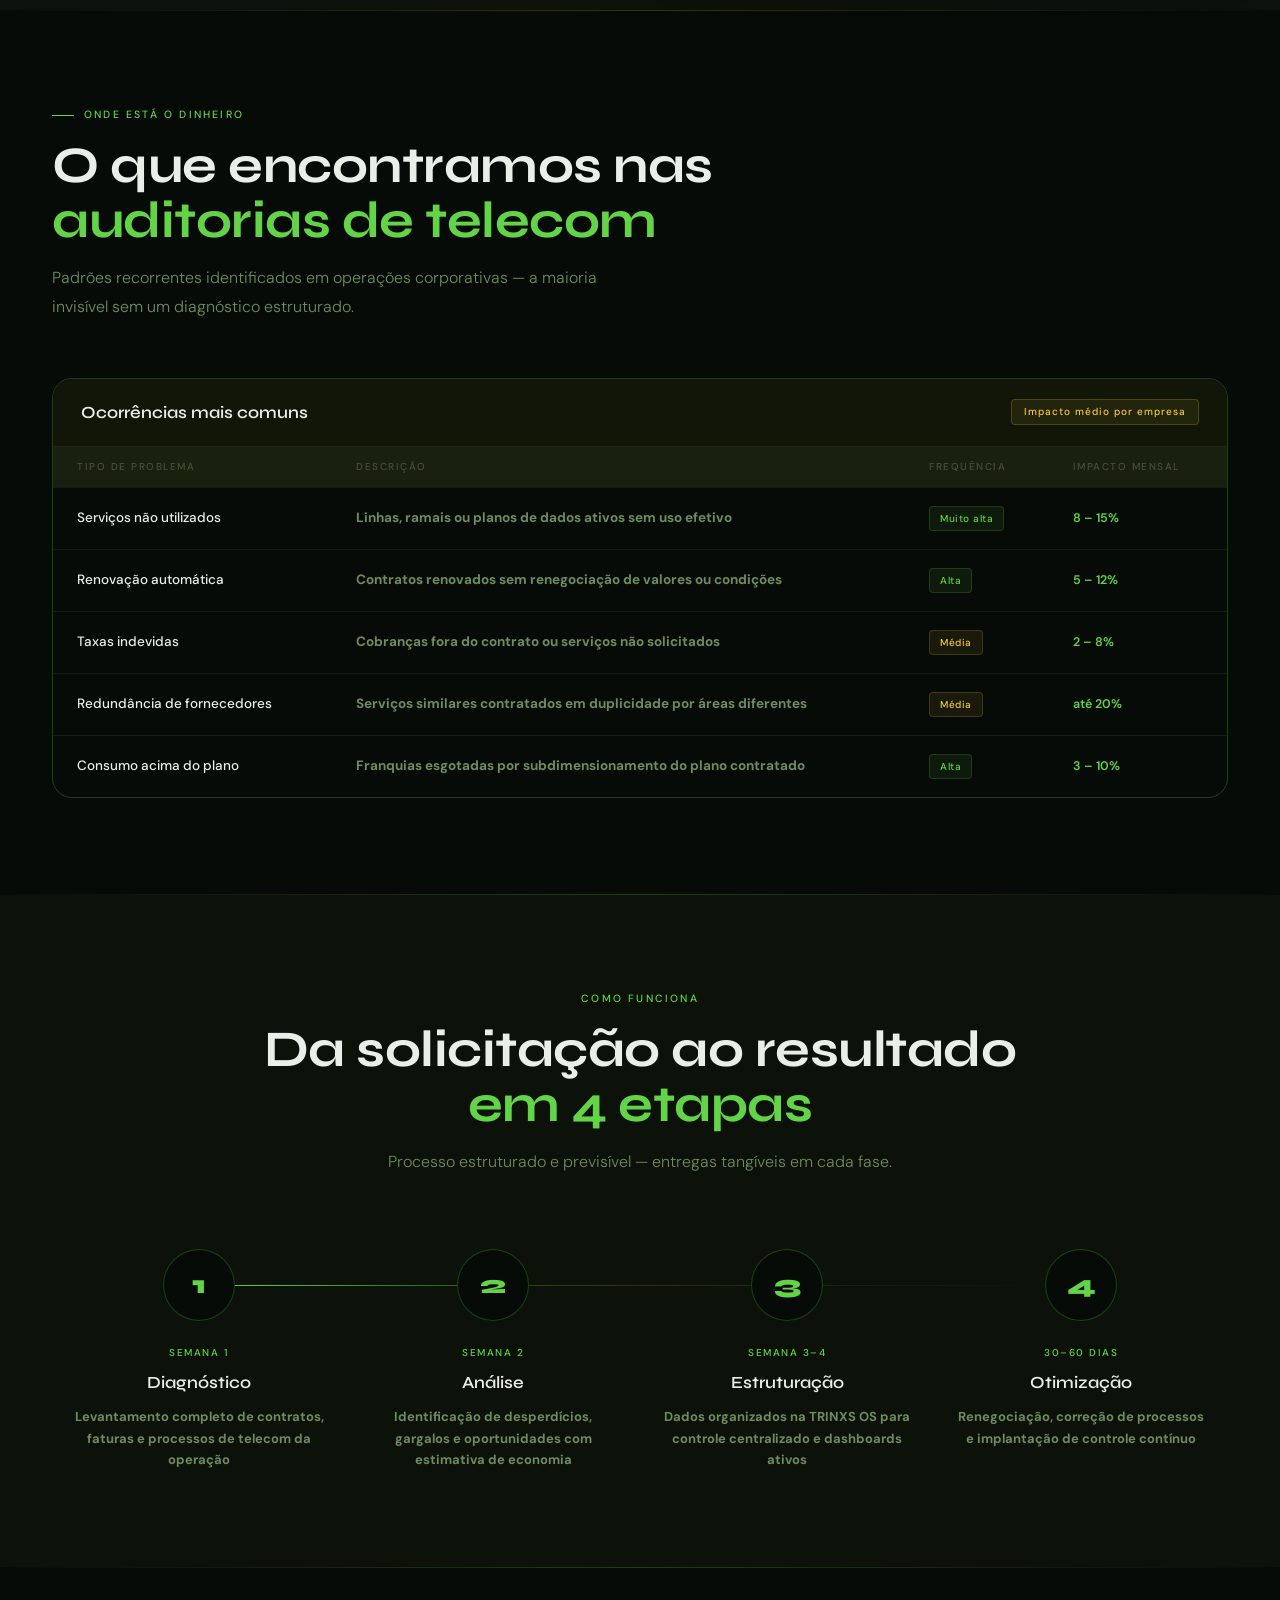
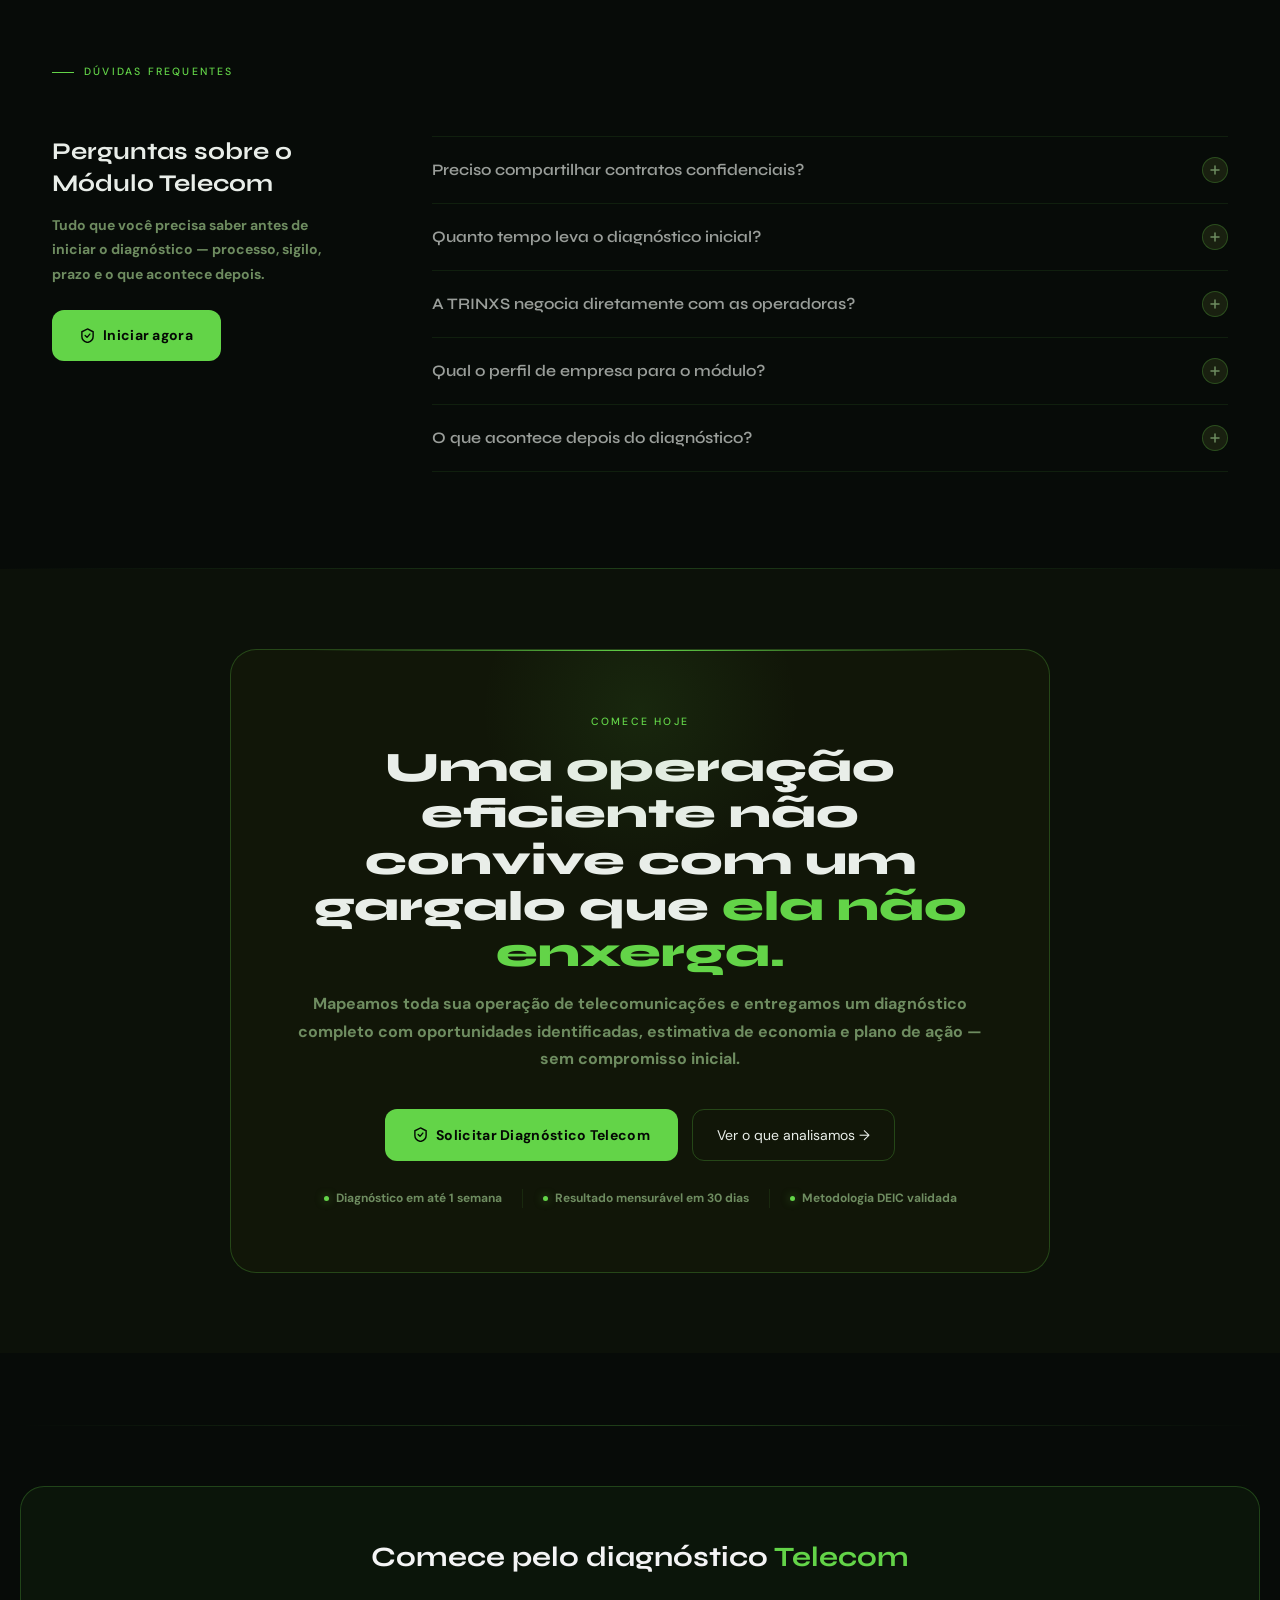
==== commit cb8eebea: "Header: mantem menu e volta a frase Inteligencia Operacional ao lado do X" ====
--- a/index.html
+++ b/index.html
@@ -349,6 +349,7 @@
   <a href="#hero" class="nav-logo">
     <div class="nav-logo-wrap">
 <img src="[data-uri]" alt="TRINXS" class="nav-logo-img">    </div>
+    <span class="nav-sub">Inteligência Operacional</span>
   </a>
   <ul class="nav-links">
   <li><a href="#sobre">Sobre</a></li>
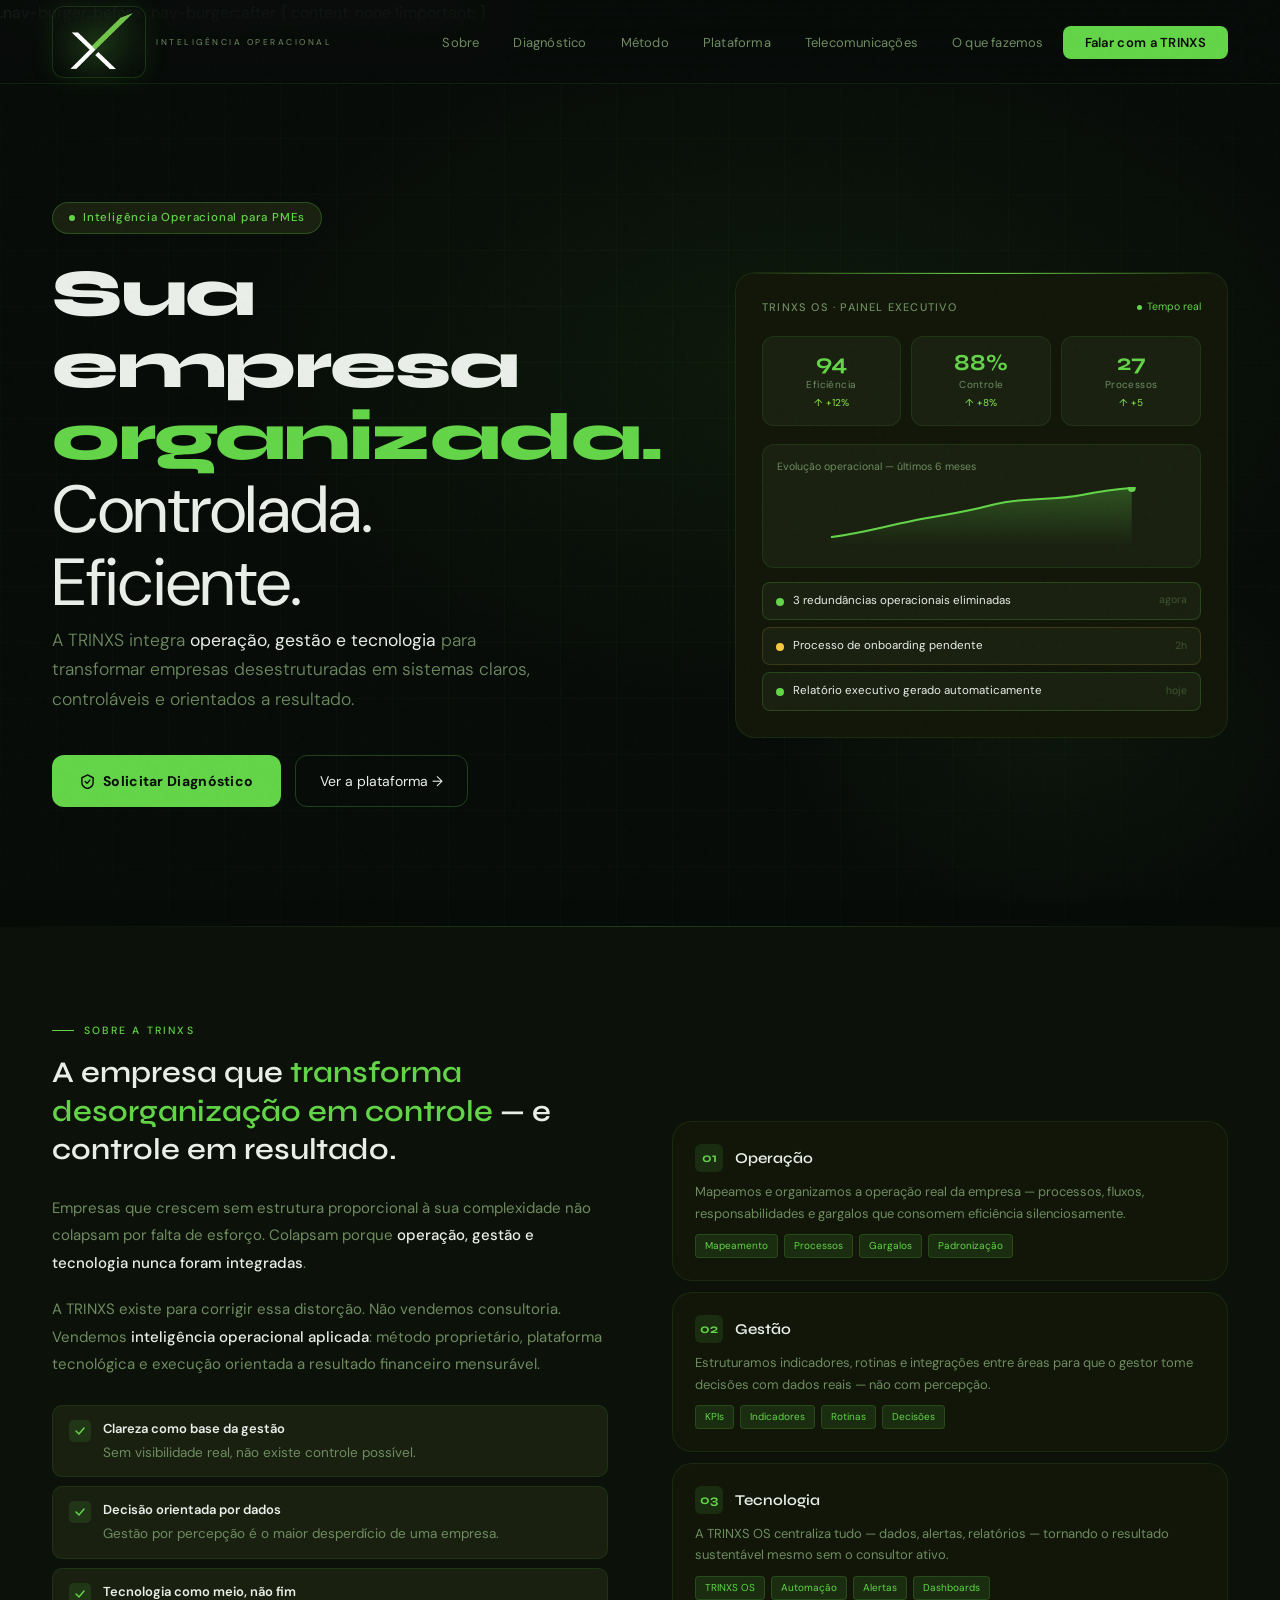
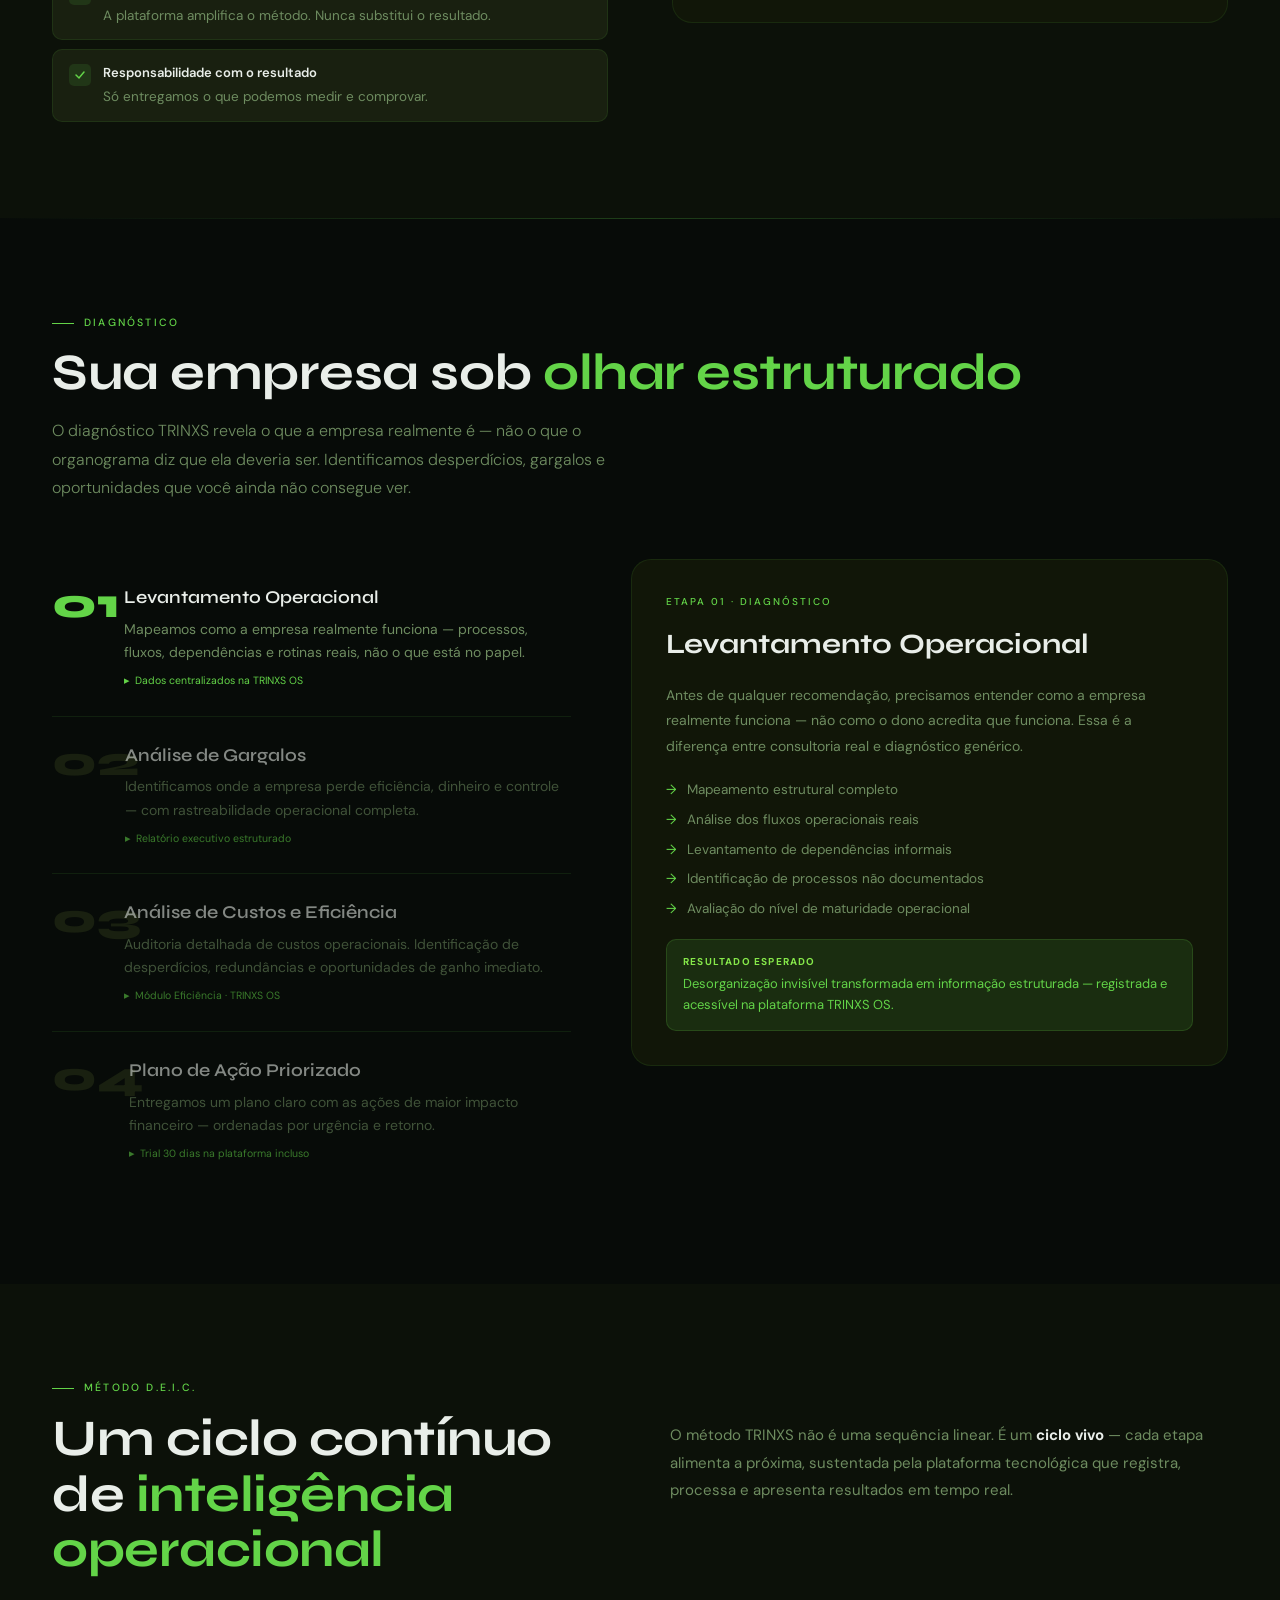
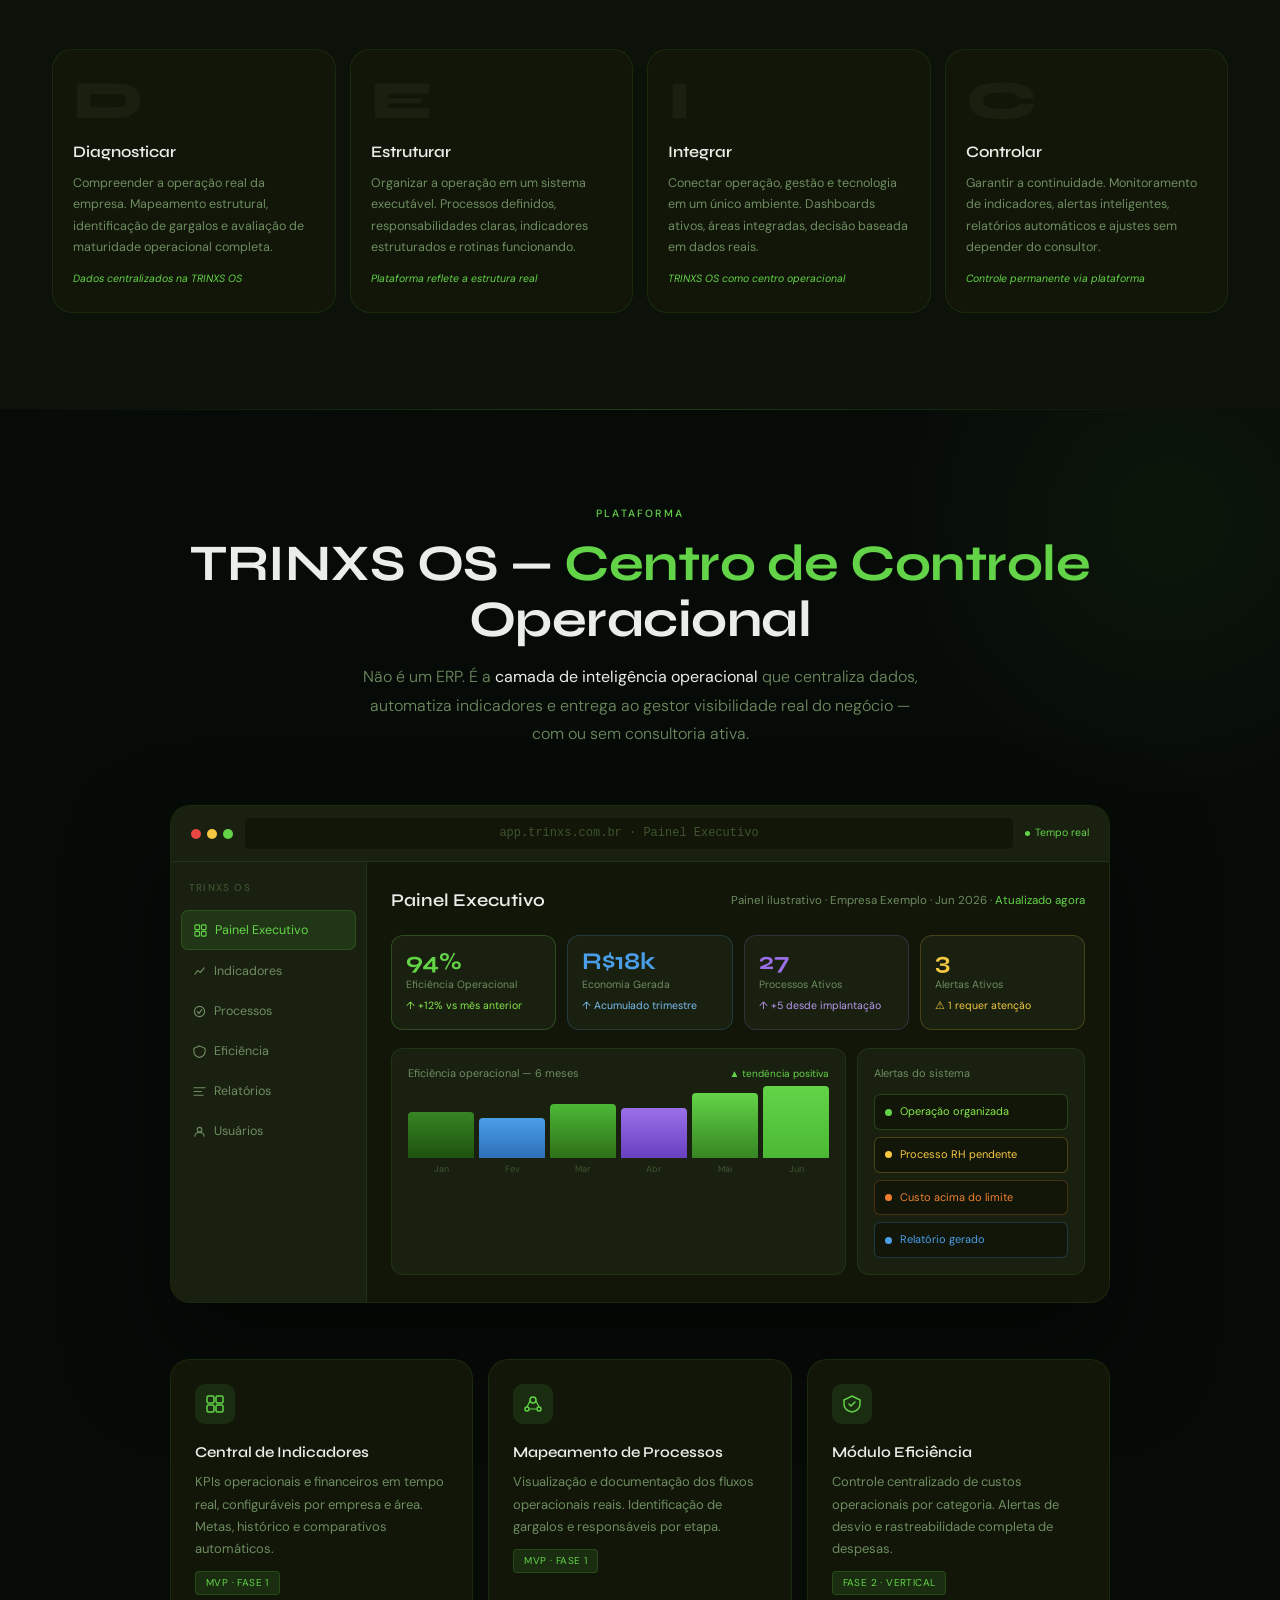
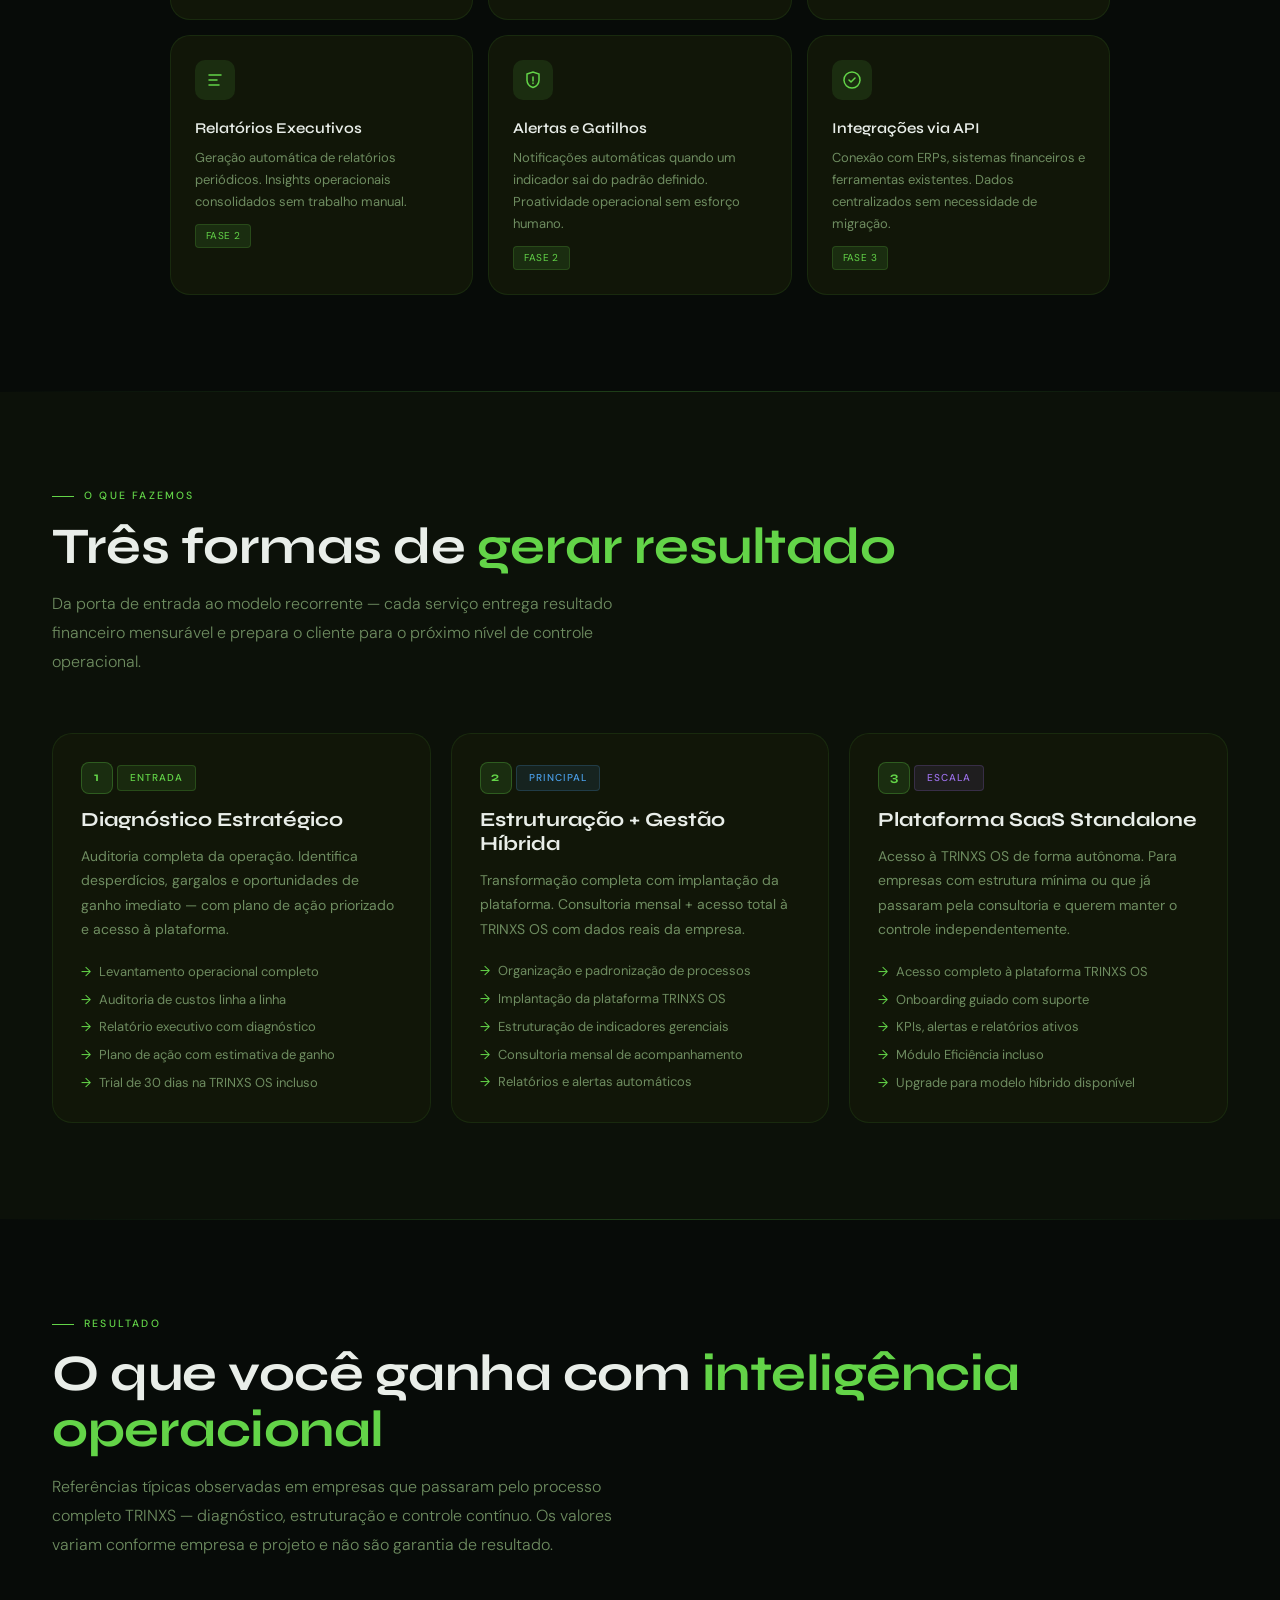
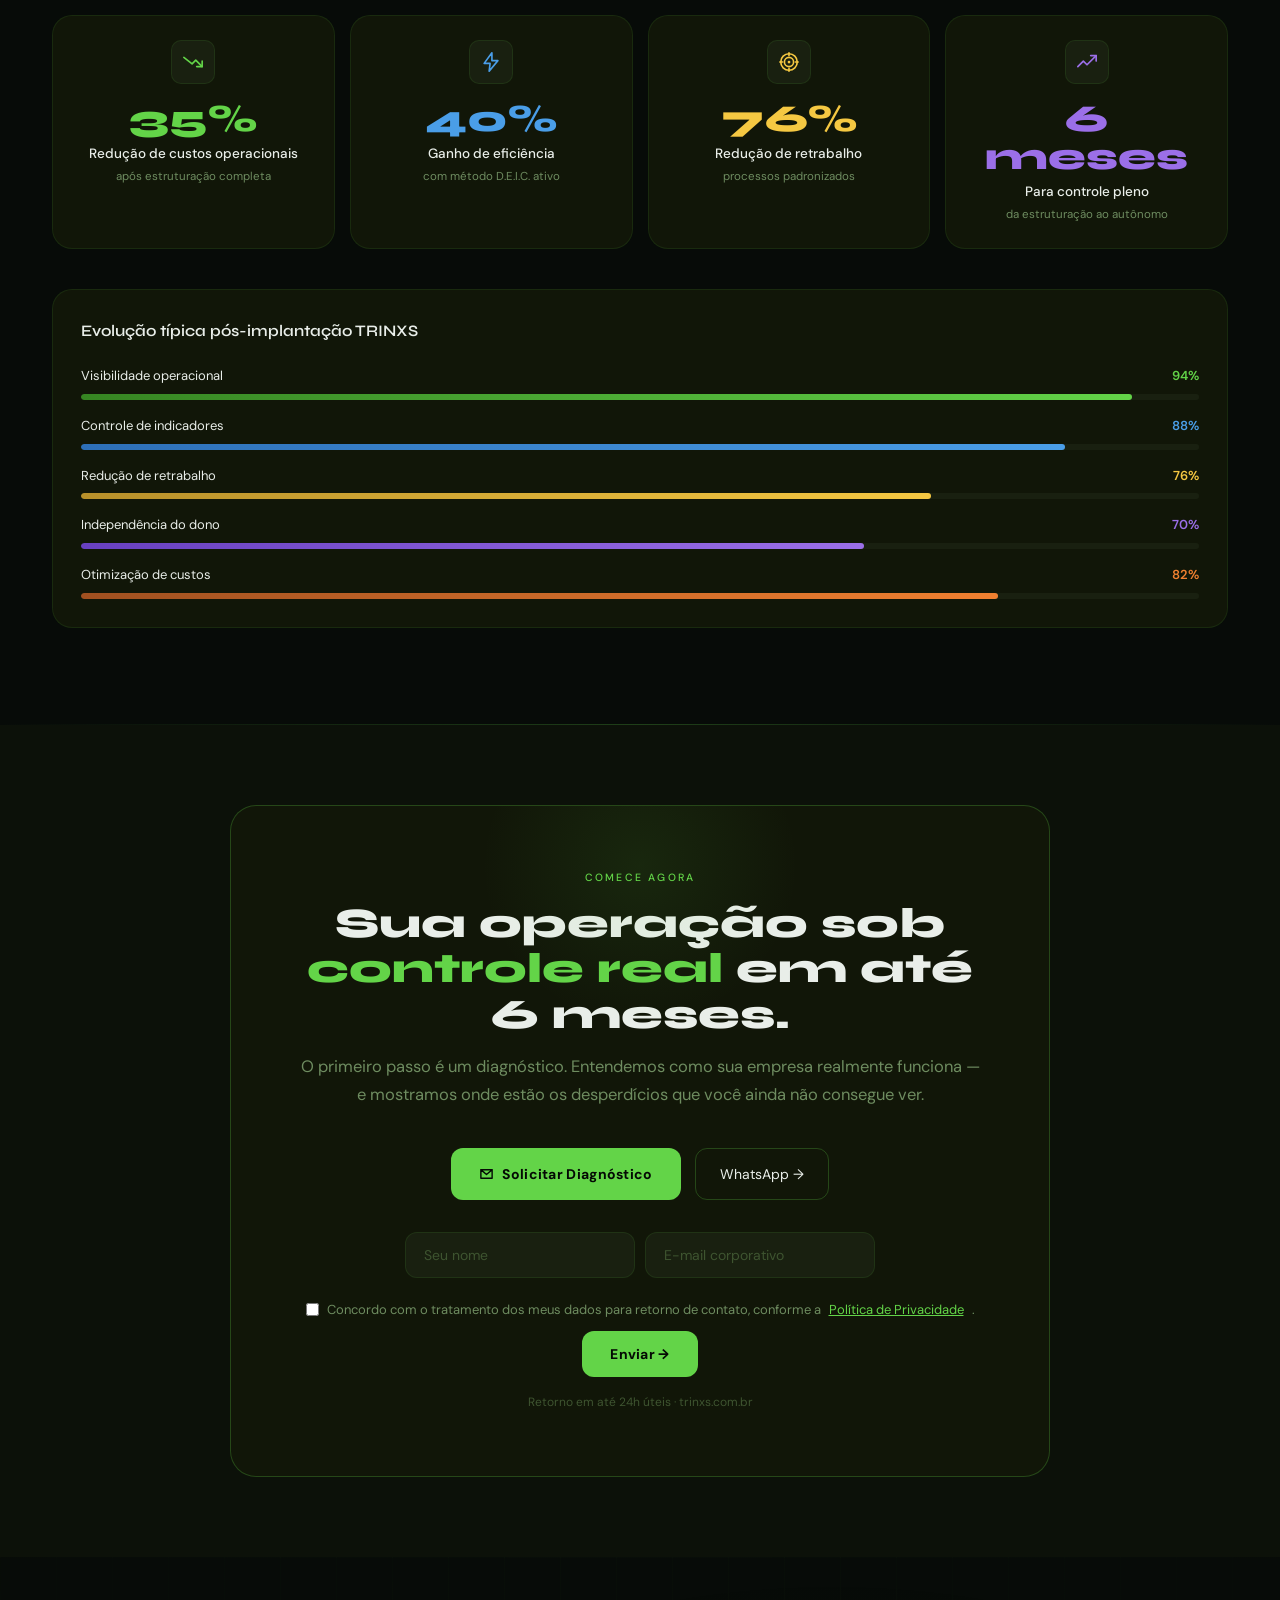
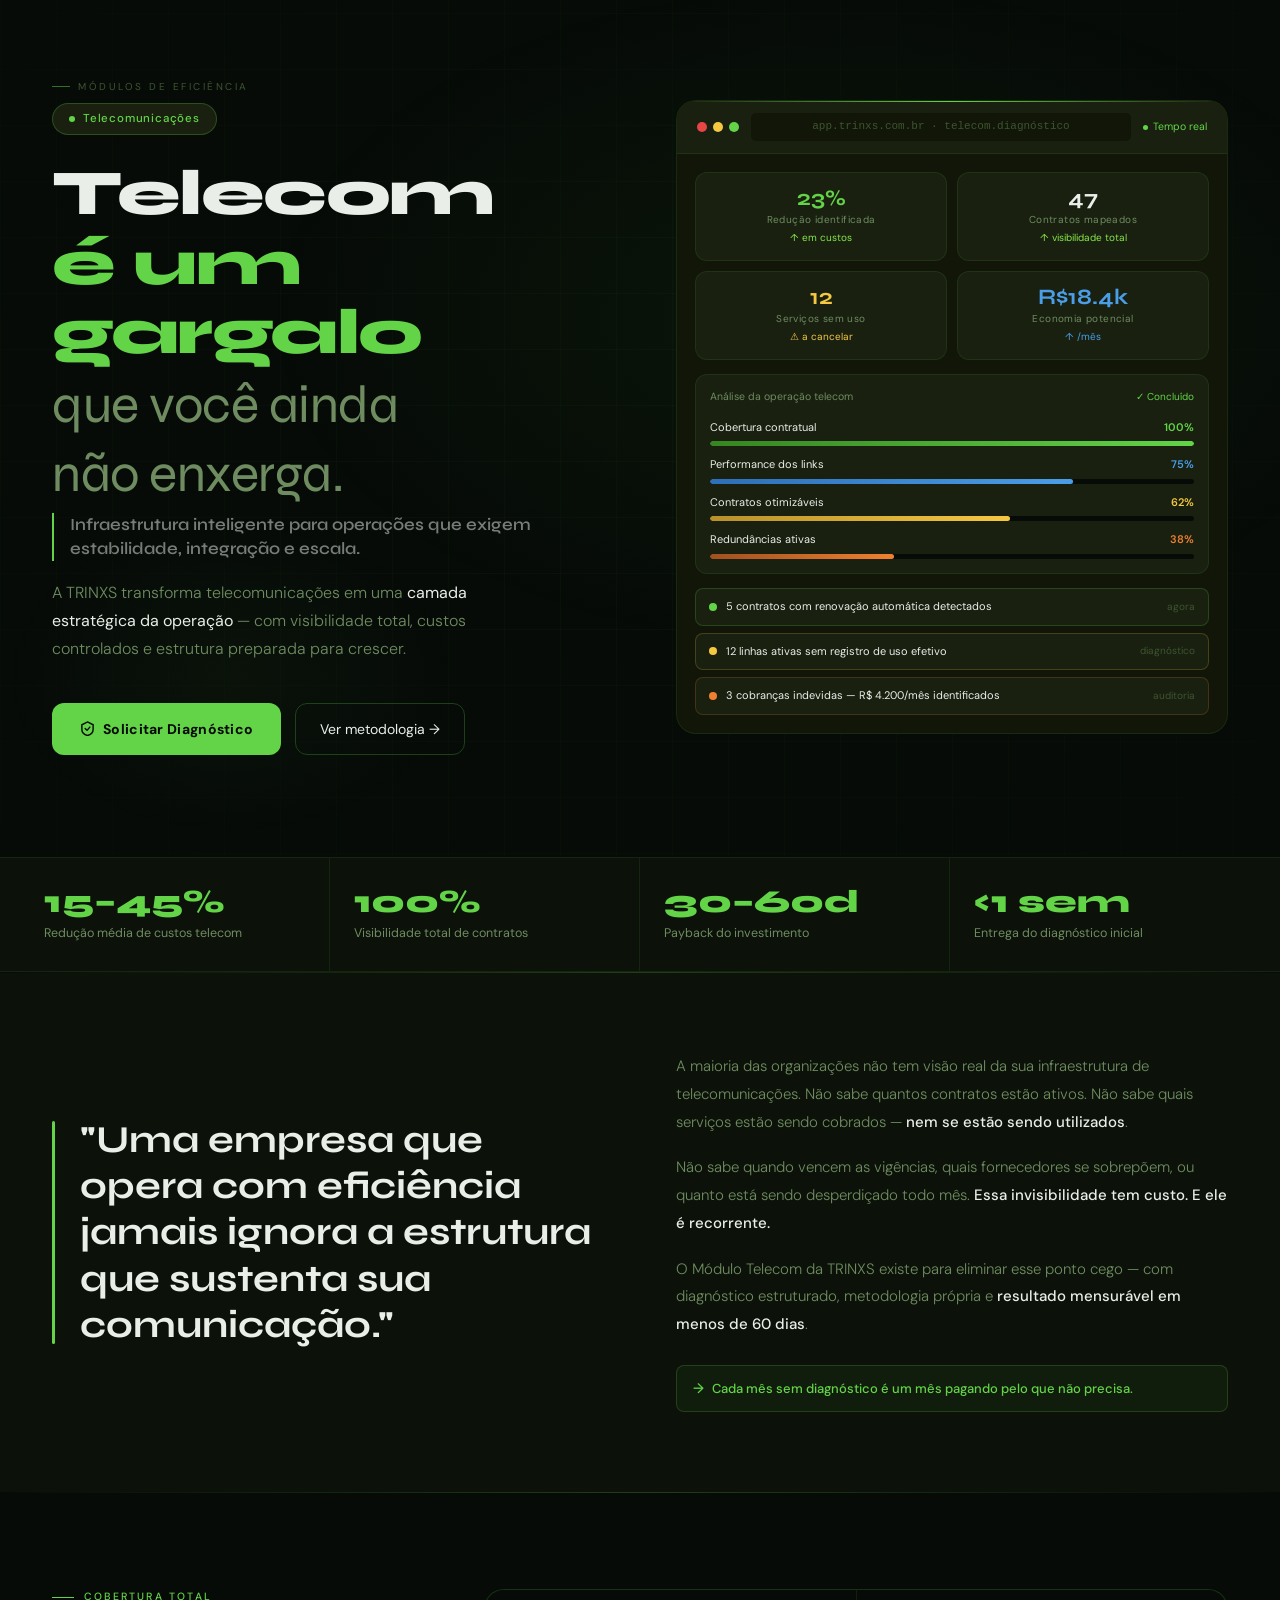
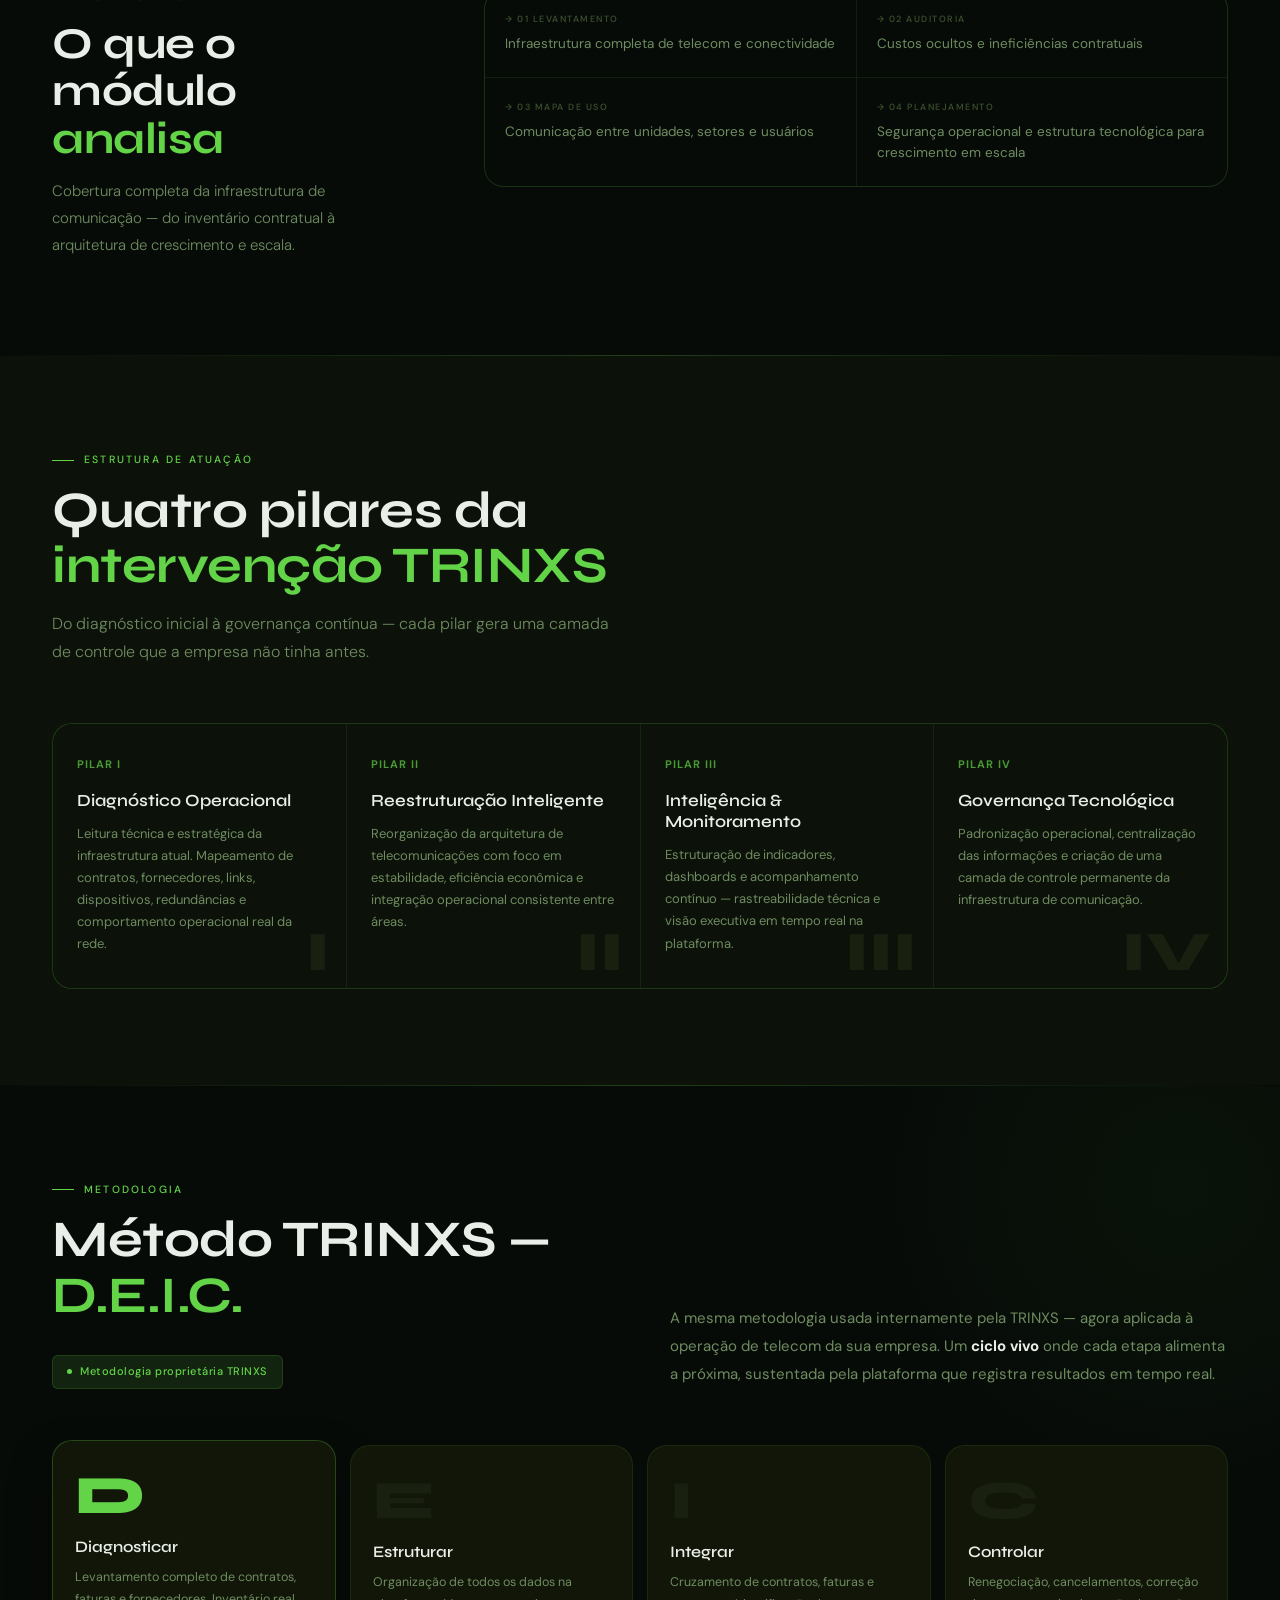
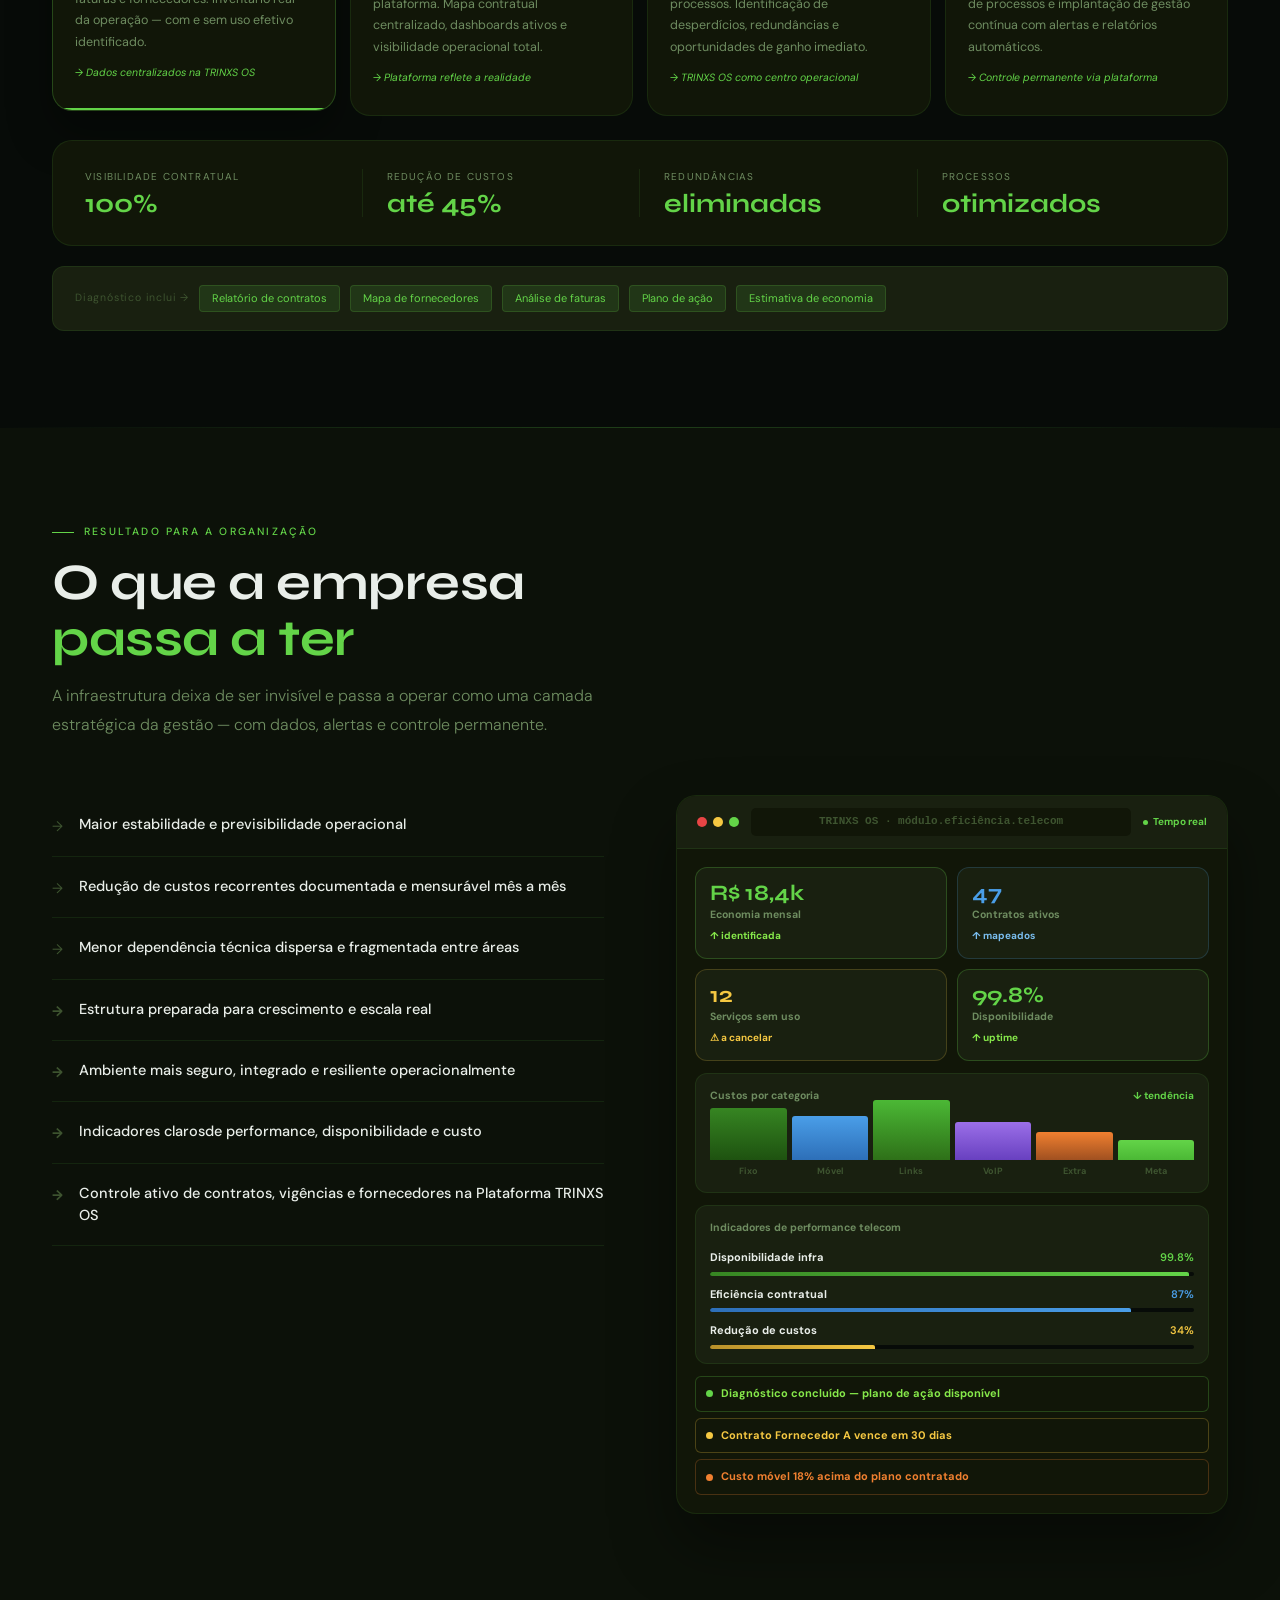
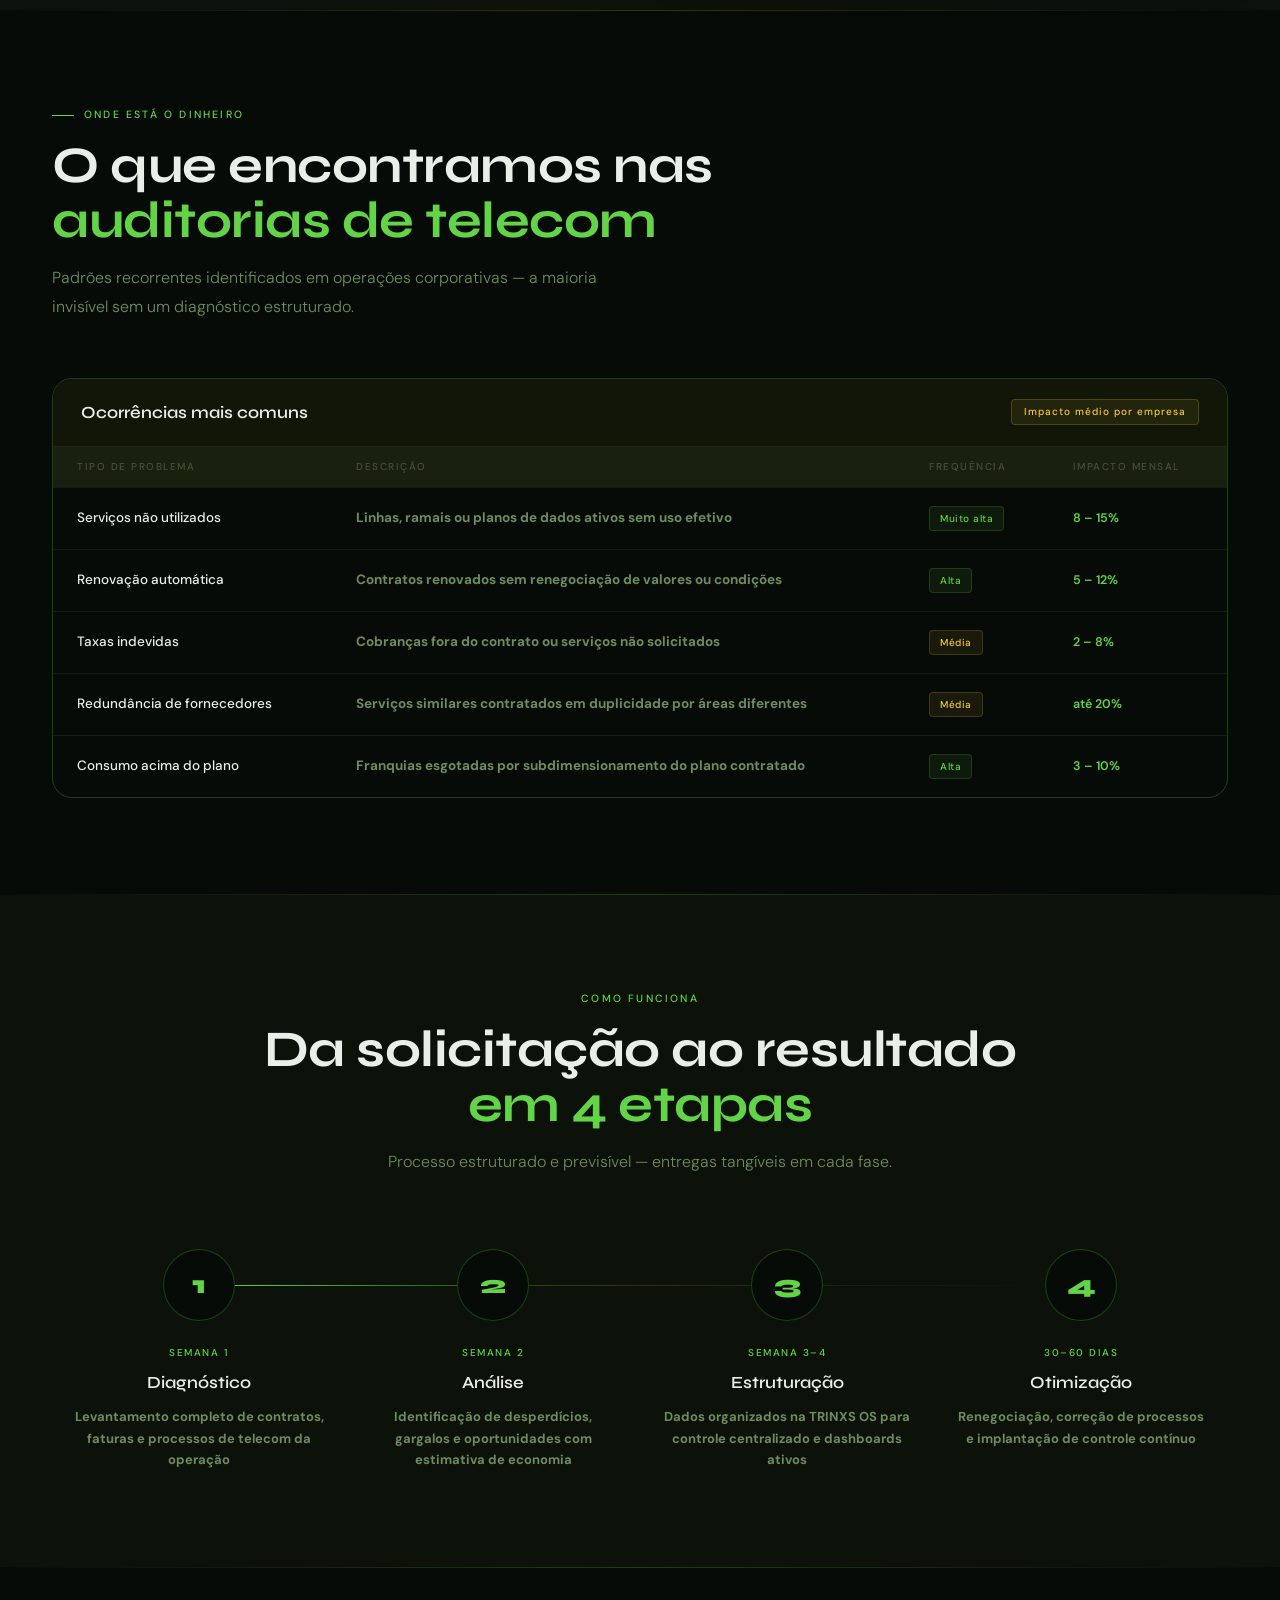
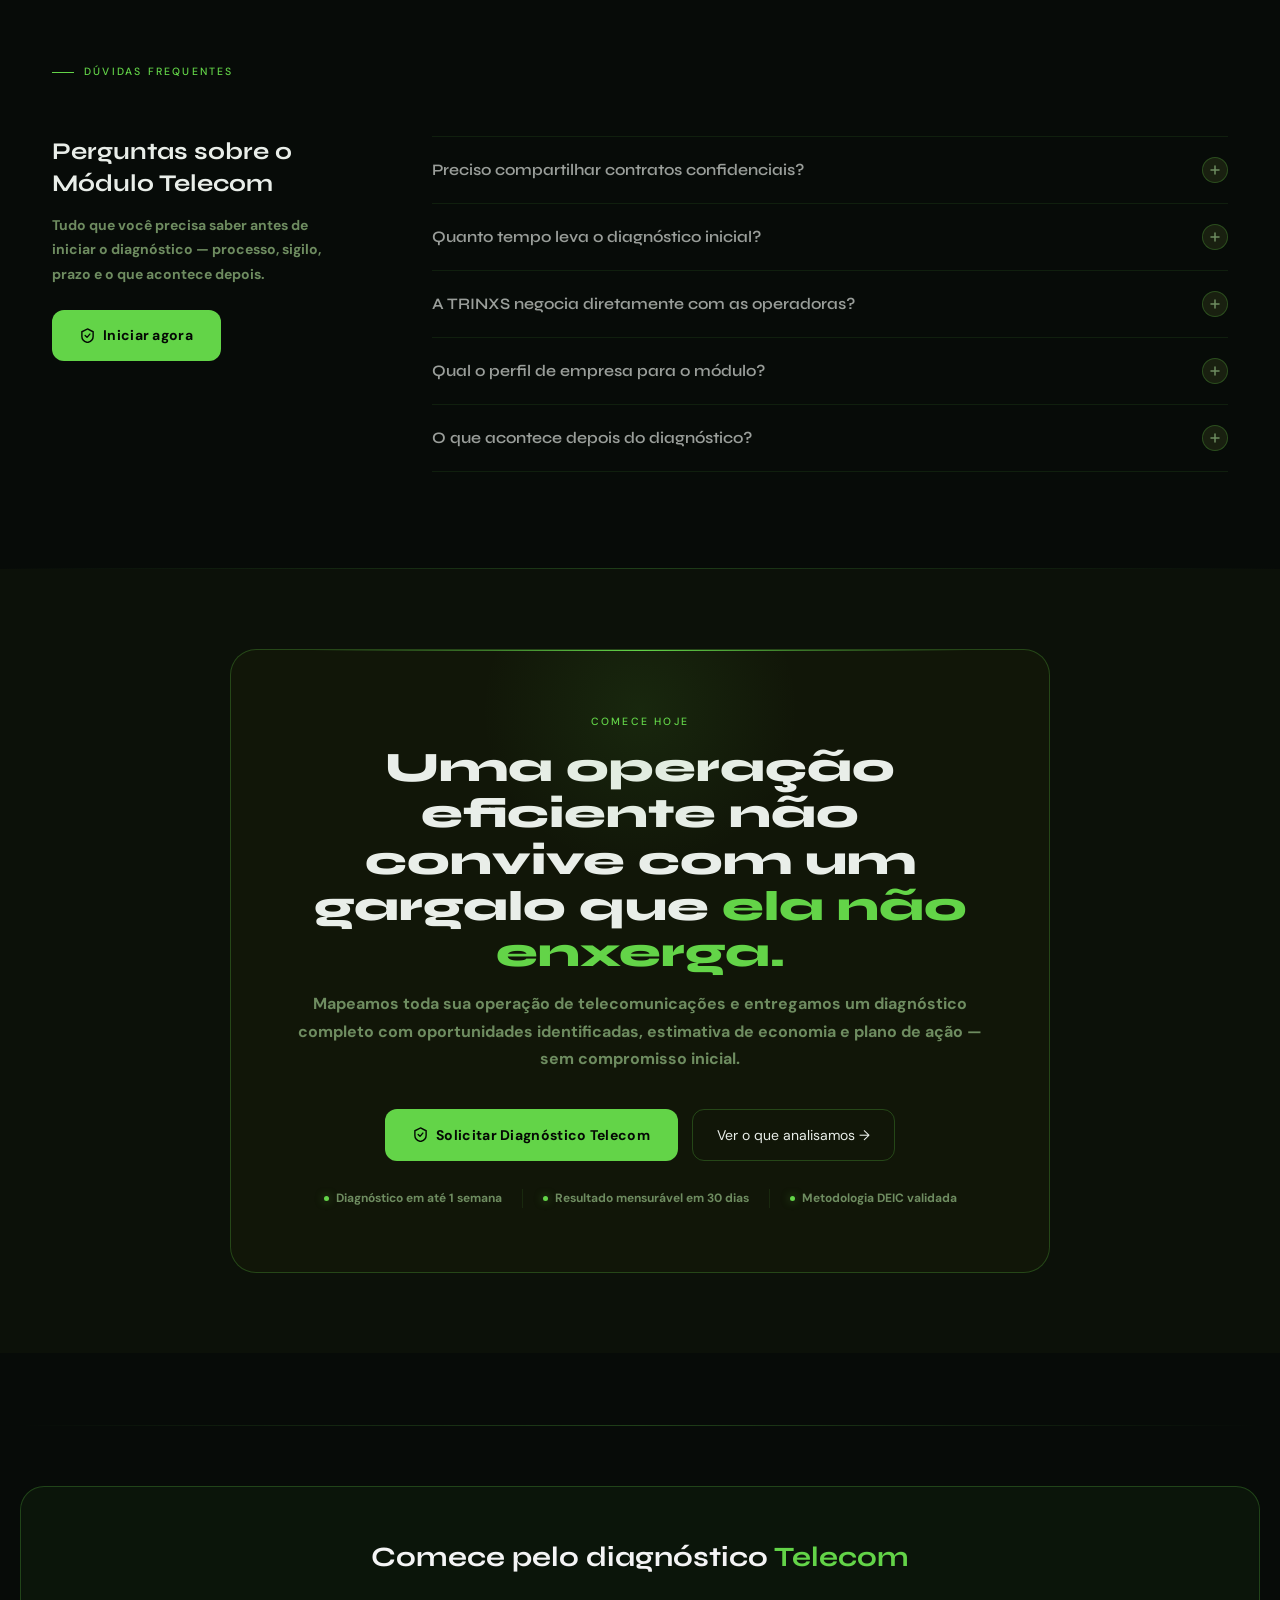
==== commit eb0cff37: "Limpeza estrutural: um unico documento HTML valido, estilos no head e scripts no fim, sem mudar text" ====
--- a/index.html
+++ b/index.html
@@ -14,6 +14,7 @@
 .nav-burger::after {
   content: none !important;
 }
+
 <style>
 /* ============================================================
    TRINXS — WEBSITE v4.0
@@ -340,500 +341,8 @@
   footer{padding:34px 24px}
   .ft-inner{flex-direction:column;align-items:flex-start}
 }
-</style>
-</head>
-<body>
-
-<!-- NAV -->
-<nav id="nav">
-  <a href="#hero" class="nav-logo">
-    <div class="nav-logo-wrap">
-<img src="[data-uri]" alt="TRINXS" class="nav-logo-img">    </div>
-    <span class="nav-sub">Inteligência Operacional</span>
-  </a>
-  <ul class="nav-links">
-  <li><a href="#sobre">Sobre</a></li>
-  <li><a href="#diagnostico">Diagnóstico</a></li>
-  <li><a href="#metodo">Método</a></li>
-  <li><a href="#plataforma">Plataforma</a></li>
-<li><a href="#tc-hero">Telecomunicações</a></li>  <li><a href="#o-que-fazemos">O que fazemos</a></li>
-  <li><a href="#cta" class="nav-cta">Falar com a TRINXS</a></li>
-</ul>
-  <button class="nav-burger" onclick="toggleMenu()">☰</button>
-</nav>
-
-<!-- HERO -->
-<section id="hero">
-  <div class="hero-bg"></div>
-  <div class="hero-grid"></div>
-  <div class="hero-inner">
-    <div>
-      <div class="htag">Inteligência Operacional para PMEs</div>
-<h1 class="hero-h1">Sua empresa<br><em>organizada.</em><br><span style="font-weight: 400; font-family: 'DM Sans', sans-serif; letter-spacing: -0.3px;">Controlada.</span><br><span style="font-weight: 400; font-family: 'DM Sans', sans-serif; letter-spacing: -0.3px;">Eficiente.</span></h1>      <p class="hero-lead">A TRINXS integra <strong>operação, gestão e tecnologia</strong> para transformar empresas desestruturadas em sistemas claros, controláveis e orientados a resultado.</p>
-      <div class="hero-btns">
-        <a href="#diagnostico" class="btn-p">
-          <svg viewBox="0 0 16 16" fill="none"><path d="M8 1L14 4V9C14 12.5 11.5 14.5 8 15.5C4.5 14.5 2 12.5 2 9V4L8 1Z" stroke="currentColor" stroke-width="1.5"/><path d="M5.5 8L7.5 10L10.5 6.5" stroke="currentColor" stroke-width="1.5" stroke-linecap="round" stroke-linejoin="round"/></svg>
-          Solicitar Diagnóstico
-        </a>
-        <a href="#plataforma" class="btn-s">Ver a plataforma →</a>
-      </div>
-    </div>
-    <div class="hero-visual">
-      <div class="dash-card">
-        <div class="dash-top">
-          <span class="dash-ttl">TRINXS OS · PAINEL EXECUTIVO</span>
-          <span class="dash-live">Tempo real</span>
-        </div>
-        <div class="kpi-row">
-          <div class="kpi"><div class="kpi-v" id="h1">0</div><div class="kpi-l">Eficiência</div><div class="kpi-d" style="color:#86E84A">↑ +12%</div></div>
-          <div class="kpi"><div class="kpi-v" id="h2">0%</div><div class="kpi-l">Controle</div><div class="kpi-d" style="color:#86E84A">↑ +8%</div></div>
-          <div class="kpi"><div class="kpi-v" id="h3">0</div><div class="kpi-l">Processos</div><div class="kpi-d" style="color:#86E84A">↑ +5</div></div>
-        </div>
-        <div class="chart-box">
-          <div class="chart-lbl">Evolução operacional — últimos 6 meses</div>
-          <svg class="sparksvg" viewBox="0 0 300 58" xmlns="http://www.w3.org/2000/svg">
-            <defs>
-              <linearGradient id="sg" x1="0" y1="0" x2="0" y2="1">
-                <stop offset="0%" stop-color="#63D448" stop-opacity=".28"/>
-                <stop offset="100%" stop-color="#63D448" stop-opacity="0"/>
-              </linearGradient>
-            </defs>
-            <path d="M0,50 C30,46 50,40 80,34 C110,28 130,26 160,18 C190,10 220,14 250,8 C270,4 285,2 300,1" stroke="#63D448" stroke-width="2" fill="none" stroke-linecap="round"/>
-            <path d="M0,50 C30,46 50,40 80,34 C110,28 130,26 160,18 C190,10 220,14 250,8 C270,4 285,2 300,1 L300,58 L0,58 Z" fill="url(#sg)"/>
-            <circle cx="300" cy="1" r="4" fill="#63D448"/>
-          </svg>
-        </div>
-        <div class="alerts">
-          <div class="al" style="border-color:rgba(99,212,72,.2)"><div class="al-dot" style="background:#63D448"></div><div class="al-t">3 redundâncias operacionais eliminadas</div><div class="al-time">agora</div></div>
-          <div class="al" style="border-color:rgba(245,200,66,.15)"><div class="al-dot" style="background:#F5C842"></div><div class="al-t">Processo de onboarding pendente</div><div class="al-time">2h</div></div>
-          <div class="al" style="border-color:rgba(99,212,72,.2)"><div class="al-dot" style="background:#63D448"></div><div class="al-t">Relatório executivo gerado automaticamente</div><div class="al-time">hoje</div></div>
-        </div>
-      </div>
-    </div>
-  </div>
-</section>
-
-<div class="sdiv"></div>
-
-<!-- SOBRE -->
-<section id="sobre">
-  <div class="ctr">
-    <div class="about-g">
-      <div class="reveal">
-        <div class="eyebrow">Sobre a TRINXS</div>
-        <div class="about-stmt">A empresa que <em>transforma desorganização em controle</em> — e controle em resultado.</div>
-        <p class="about-body">Empresas que crescem sem estrutura proporcional à sua complexidade não colapsam por falta de esforço. Colapsam porque <strong>operação, gestão e tecnologia nunca foram integradas</strong>.</p>
-        <p class="about-body">A TRINXS existe para corrigir essa distorção. Não vendemos consultoria. Vendemos <strong>inteligência operacional aplicada</strong>: método proprietário, plataforma tecnológica e execução orientada a resultado financeiro mensurável.</p>
-        <ul class="val-list">
-          <li class="val-item"><div class="vi-icon"><svg viewBox="0 0 12 12" fill="none"><path d="M2 6L5 9L10 3" stroke="currentColor" stroke-width="1.5" stroke-linecap="round"/></svg></div><div class="vi-text"><strong>Clareza como base da gestão</strong>Sem visibilidade real, não existe controle possível.</div></li>
-          <li class="val-item"><div class="vi-icon"><svg viewBox="0 0 12 12" fill="none"><path d="M2 6L5 9L10 3" stroke="currentColor" stroke-width="1.5" stroke-linecap="round"/></svg></div><div class="vi-text"><strong>Decisão orientada por dados</strong>Gestão por percepção é o maior desperdício de uma empresa.</div></li>
-          <li class="val-item"><div class="vi-icon"><svg viewBox="0 0 12 12" fill="none"><path d="M2 6L5 9L10 3" stroke="currentColor" stroke-width="1.5" stroke-linecap="round"/></svg></div><div class="vi-text"><strong>Tecnologia como meio, não fim</strong>A plataforma amplifica o método. Nunca substitui o resultado.</div></li>
-          <li class="val-item"><div class="vi-icon"><svg viewBox="0 0 12 12" fill="none"><path d="M2 6L5 9L10 3" stroke="currentColor" stroke-width="1.5" stroke-linecap="round"/></svg></div><div class="vi-text"><strong>Responsabilidade com o resultado</strong>Só entregamos o que podemos medir e comprovar.</div></li>
-        </ul>
-      </div>
-      <div class="reveal">
-        <div class="tri-col">
-          <div class="tc"><div class="tc-h"><div class="tc-n">01</div><div class="tc-name">Operação</div></div><div class="tc-desc">Mapeamos e organizamos a operação real da empresa — processos, fluxos, responsabilidades e gargalos que consomem eficiência silenciosamente.</div><div class="tc-tags"><span class="tctag">Mapeamento</span><span class="tctag">Processos</span><span class="tctag">Gargalos</span><span class="tctag">Padronização</span></div></div>
-          <div class="tc"><div class="tc-h"><div class="tc-n">02</div><div class="tc-name">Gestão</div></div><div class="tc-desc">Estruturamos indicadores, rotinas e integrações entre áreas para que o gestor tome decisões com dados reais — não com percepção.</div><div class="tc-tags"><span class="tctag">KPIs</span><span class="tctag">Indicadores</span><span class="tctag">Rotinas</span><span class="tctag">Decisões</span></div></div>
-          <div class="tc"><div class="tc-h"><div class="tc-n">03</div><div class="tc-name">Tecnologia</div></div><div class="tc-desc">A TRINXS OS centraliza tudo — dados, alertas, relatórios — tornando o resultado sustentável mesmo sem o consultor ativo.</div><div class="tc-tags"><span class="tctag">TRINXS OS</span><span class="tctag">Automação</span><span class="tctag">Alertas</span><span class="tctag">Dashboards</span></div></div>
-        </div>
-      </div>
-    </div>
-  </div>
-</section>
-
-<div class="sdiv"></div>
-
-<!-- DIAGNÓSTICO -->
-<!-- DIAGNÓSTICO SECTION -->
-<section id="diagnostico">
-  <div class="ctr">
-    <div class="eyebrow">Diagnóstico</div>
-    <h2 class="sh">Sua empresa sob <em>olhar estruturado</em></h2>
-    <p class="lead">O diagnóstico TRINXS revela o que a empresa realmente é — não o que o organograma diz que ela deveria ser. Identificamos desperdícios, gargalos e oportunidades que você ainda não consegue ver.</p>
-    
-    <div class="diag-g">
-      <!-- STEPS - LADO ESQUERDO -->
-      <div class="steps">
-        <div class="step active" onclick="showStep(this,0)">
-          <div class="step-n">01</div>
-          <div class="step-c">
-            <div class="step-title">Levantamento Operacional</div>
-            <div class="step-desc">Mapeamos como a empresa realmente funciona — processos, fluxos, dependências e rotinas reais, não o que está no papel.</div>
-            <div class="step-tag">Dados centralizados na TRINXS OS</div>
-          </div>
-        </div>
-        
-        <div class="step" onclick="showStep(this,1)">
-          <div class="step-n">02</div>
-          <div class="step-c">
-            <div class="step-title">Análise de Gargalos</div>
-            <div class="step-desc">Identificamos onde a empresa perde eficiência, dinheiro e controle — com rastreabilidade operacional completa.</div>
-            <div class="step-tag">Relatório executivo estruturado</div>
-          </div>
-        </div>
-        
-        <div class="step" onclick="showStep(this,2)">
-          <div class="step-n">03</div>
-          <div class="step-c">
-            <div class="step-title">Análise de Custos e Eficiência</div>
-            <div class="step-desc">Auditoria detalhada de custos operacionais. Identificação de desperdícios, redundâncias e oportunidades de ganho imediato.</div>
-            <div class="step-tag">Módulo Eficiência · TRINXS OS</div>
-          </div>
-        </div>
-        
-        <div class="step" onclick="showStep(this,3)">
-          <div class="step-n">04</div>
-          <div class="step-c">
-            <div class="step-title">Plano de Ação Priorizado</div>
-            <div class="step-desc">Entregamos um plano claro com as ações de maior impacto financeiro — ordenadas por urgência e retorno.</div>
-            <div class="step-tag">Trial 30 dias na plataforma incluso</div>
-          </div>
-        </div>
-      </div>
-      
-      <!-- DETAIL PANEL - LADO DIREITO -->
-      <div class="detail-area">
-        <div class="detail active" id="d0">
-          <div class="d-phase">Etapa 01 · Diagnóstico</div>
-          <div class="d-title">Levantamento Operacional</div>
-          <div class="d-body">Antes de qualquer recomendação, precisamos entender como a empresa realmente funciona — não como o dono acredita que funciona. Essa é a diferença entre consultoria real e diagnóstico genérico.</div>
-          <ul class="d-list">
-            <li>Mapeamento estrutural completo</li>
-            <li>Análise dos fluxos operacionais reais</li>
-            <li>Levantamento de dependências informais</li>
-            <li>Identificação de processos não documentados</li>
-            <li>Avaliação do nível de maturidade operacional</li>
-          </ul>
-          <div class="d-result"><strong>RESULTADO ESPERADO</strong> Desorganização invisível transformada em informação estruturada — registrada e acessível na plataforma TRINXS OS.</div>
-        </div>
-        
-        <div class="detail" id="d1">
-          <div class="d-phase">Etapa 02 · Diagnóstico</div>
-          <div class="d-title">Análise de Gargalos</div>
-          <div class="d-body">Onde está o desperdício que você não vê? Retrabalho, dependência excessiva, processos quebrados e custo oculto são sintomas — identificamos a causa raiz.</div>
-          <ul class="d-list">
-            <li>Mapeamento de retrabalho e redundâncias</li>
-            <li>Análise de dependência operacional do dono</li>
-            <li>Identificação de custos invisíveis</li>
-            <li>Avaliação de riscos operacionais</li>
-            <li>Priorização por impacto financeiro</li>
-          </ul>
-          <div class="d-result"><strong>RESULTADO ESPERADO</strong> Visão clara de onde a empresa perde dinheiro e eficiência — com estimativa de ganho potencial após estruturação.</div>
-        </div>
-        
-        <div class="detail" id="d2">
-          <div class="d-phase">Etapa 03 · Diagnóstico</div>
-          <div class="d-title">Análise de Custos e Eficiência</div>
-          <div class="d-body">Custos operacionais são o maior ponto cego das empresas em crescimento. Auditamos categoria por categoria para encontrar onde o dinheiro está sendo desperdiçado sem percepção.</div>
-          <ul class="d-list">
-            <li>Levantamento completo de contratos</li>
-            <li>Análise de consumo real versus esperado</li>
-            <li>Identificação de cobranças indevidas</li>
-            <li>Mapeamento de ineficiências por área</li>
-            <li>Estimativa de economia e ganho imediato</li>
-          </ul>
-          <div class="d-result"><strong>RESULTADO ESPERADO</strong> Redução imediata de custos operacionais — com controle centralizado no Módulo Eficiência da TRINXS OS.</div>
-        </div>
-        
-        <div class="detail" id="d3">
-          <div class="d-phase">Etapa 04 · Diagnóstico</div>
-          <div class="d-title">Plano de Ação Priorizado</div>
-          <div class="d-body">O diagnóstico sem plano é apenas um relatório. Entregamos um roteiro de transformação ordenado por impacto — para que a empresa comece a ganhar resultado desde a primeira semana.</div>
-          <ul class="d-list">
-            <li>Relatório executivo com diagnóstico completo</li>
-            <li>Análise financeira de desperdícios encontrados</li>
-            <li>Ações ordenadas por urgência e retorno</li>
-            <li>Estimativa de ganho potencial por ação</li>
-            <li>Trial de 30 dias na plataforma incluso</li>
-          </ul>
-          <div class="d-result"><strong>RESULTADO ESPERADO</strong> Clareza total sobre o caminho de transformação — e acesso imediato à plataforma com dados organizados em tempo real.</div>
-        </div>
-      </div>
-    </div>
-  </div>
-</section><!-- MÉTODO -->
-<section id="metodo">
-  <div class="ctr">
-    <div class="met-intro">
-      <div class="reveal">
-        <div class="eyebrow">Método D.E.I.C.</div>
-        <h2 class="sh">Um ciclo contínuo de <em>inteligência operacional</em></h2>
-      </div>
-      <div class="reveal">
-        <p style="font-size:15px;color:var(--muted);line-height:1.82;padding-top:42px">O método TRINXS não é uma sequência linear. É um <strong style="color:#E9EEE9">ciclo vivo</strong> — cada etapa alimenta a próxima, sustentada pela plataforma tecnológica que registra, processa e apresenta resultados em tempo real.</p>
-      </div>
-    </div>
-    <div class="deic reveal">
-      <div class="dc"><div class="dc-letter">D</div><div class="dc-word">Diagnosticar</div><div class="dc-desc">Compreender a operação real da empresa. Mapeamento estrutural, identificação de gargalos e avaliação de maturidade operacional completa.</div><div class="dc-tag">Dados centralizados na TRINXS OS</div></div>
-      <div class="dc"><div class="dc-letter">E</div><div class="dc-word">Estruturar</div><div class="dc-desc">Organizar a operação em um sistema executável. Processos definidos, responsabilidades claras, indicadores estruturados e rotinas funcionando.</div><div class="dc-tag">Plataforma reflete a estrutura real</div></div>
-      <div class="dc"><div class="dc-letter">I</div><div class="dc-word">Integrar</div><div class="dc-desc">Conectar operação, gestão e tecnologia em um único ambiente. Dashboards ativos, áreas integradas, decisão baseada em dados reais.</div><div class="dc-tag">TRINXS OS como centro operacional</div></div>
-      <div class="dc"><div class="dc-letter">C</div><div class="dc-word">Controlar</div><div class="dc-desc">Garantir a continuidade. Monitoramento de indicadores, alertas inteligentes, relatórios automáticos e ajustes sem depender do consultor.</div><div class="dc-tag">Controle permanente via plataforma</div></div>
-    </div>
-  </div>
-</section>
-
-<div class="sdiv"></div>
-
-<!-- PLATAFORMA -->
-<section id="plataforma">
-  <div class="ctr">
-    <div class="plat-hdr reveal">
-      <div class="eyebrow">Plataforma</div>
-      <h2 class="sh">TRINXS OS — <em>Centro de Controle</em> Operacional</h2>
-      <p class="lead">Não é um ERP. É a <strong>camada de inteligência operacional</strong> que centraliza dados, automatiza indicadores e entrega ao gestor visibilidade real do negócio — com ou sem consultoria ativa.</p>
-    </div>
-
-    <!-- OS MOCKUP -->
-    <div class="os reveal">
-      <div class="os-bar">
-        <div class="os-dots"><span></span><span></span><span></span></div>
-        <div class="os-url">app.trinxs.com.br · Painel Executivo</div>
-        <div class="os-live">Tempo real</div>
-      </div>
-      <div class="os-body">
-        <div class="os-side">
-          <div class="os-side-hdr">TRINXS OS</div>
-          <div class="sni act"><svg viewBox="0 0 14 14" fill="none"><rect x="1" y="1" width="5" height="5" rx="1" stroke="currentColor" stroke-width="1.2"/><rect x="8" y="1" width="5" height="5" rx="1" stroke="currentColor" stroke-width="1.2"/><rect x="1" y="8" width="5" height="5" rx="1" stroke="currentColor" stroke-width="1.2"/><rect x="8" y="8" width="5" height="5" rx="1" stroke="currentColor" stroke-width="1.2"/></svg>Painel Executivo</div>
-          <div class="sni"><svg viewBox="0 0 14 14" fill="none"><path d="M2 10L5 6L8 8L12 3" stroke="currentColor" stroke-width="1.2" stroke-linecap="round" stroke-linejoin="round"/></svg>Indicadores</div>
-          <div class="sni"><svg viewBox="0 0 14 14" fill="none"><circle cx="7" cy="7" r="5.5" stroke="currentColor" stroke-width="1.2"/><path d="M4.5 7L6.5 9L9.5 5" stroke="currentColor" stroke-width="1.2" stroke-linecap="round"/></svg>Processos</div>
-          <div class="sni"><svg viewBox="0 0 14 14" fill="none"><path d="M7 1L13 3.5V7C13 10.5 10.5 12.5 7 13.5C3.5 12.5 1 10.5 1 7V3.5L7 1Z" stroke="currentColor" stroke-width="1.2"/></svg>Eficiência</div>
-          <div class="sni"><svg viewBox="0 0 14 14" fill="none"><path d="M1 3H13M1 7H9M1 11H11" stroke="currentColor" stroke-width="1.2" stroke-linecap="round"/></svg>Relatórios</div>
-          <div class="sni"><svg viewBox="0 0 14 14" fill="none"><circle cx="7" cy="5" r="2.5" stroke="currentColor" stroke-width="1.2"/><path d="M2 12C2 9.8 4.2 8 7 8C9.8 8 12 9.8 12 12" stroke="currentColor" stroke-width="1.2" stroke-linecap="round"/></svg>Usuários</div>
-        </div>
-        <div class="os-main">
-          <div class="os-mhdr">
-            <div class="os-mtitle">Painel Executivo</div>
-            <div class="os-mmeta">Painel ilustrativo · Empresa Exemplo · Jun 2026 · <span>Atualizado agora</span></div>
-          </div>
-          <div class="os-kpis">
-            <div class="os-kpi" style="border-color:rgba(99,212,72,.25)"><div class="os-kv" style="color:#63D448">94%</div><div class="os-kl">Eficiência Operacional</div><div class="os-kt" style="color:#86E84A">↑ +12% vs mês anterior</div></div>
-            <div class="os-kpi" style="border-color:rgba(74,158,232,.2)"><div class="os-kv" style="color:#4A9EE8">R$18k</div><div class="os-kl">Economia Gerada</div><div class="os-kt" style="color:#7ABEF0">↑ Acumulado trimestre</div></div>
-            <div class="os-kpi" style="border-color:rgba(155,111,232,.2)"><div class="os-kv" style="color:#9B6FE8">27</div><div class="os-kl">Processos Ativos</div><div class="os-kt" style="color:#B89AF0">↑ +5 desde implantação</div></div>
-            <div class="os-kpi" style="border-color:rgba(245,200,66,.2)"><div class="os-kv" style="color:#F5C842">3</div><div class="os-kl">Alertas Ativos</div><div class="os-kt" style="color:#F5C842">⚠ 1 requer atenção</div></div>
-          </div>
-          <div class="os-charts">
-            <div class="os-cb">
-              <div class="os-cl">Eficiência operacional — 6 meses<span>▲ tendência positiva</span></div>
-              <div class="bchart">
-                <div class="bi"><div class="b" style="height:46px;background:linear-gradient(180deg,#368522,#1E5210)"></div><div class="bl">Jan</div></div>
-                <div class="bi"><div class="b" style="height:40px;background:linear-gradient(180deg,#4A9EE8,#2D6FB8)"></div><div class="bl">Fev</div></div>
-                <div class="bi"><div class="b" style="height:54px;background:linear-gradient(180deg,#4BB835,#2E7018)"></div><div class="bl">Mar</div></div>
-                <div class="bi"><div class="b" style="height:50px;background:linear-gradient(180deg,#9B6FE8,#6840C0)"></div><div class="bl">Abr</div></div>
-                <div class="bi"><div class="b" style="height:65px;background:linear-gradient(180deg,#63D448,#368522)"></div><div class="bl">Mai</div></div>
-                <div class="bi"><div class="b" style="height:72px;background:linear-gradient(180deg,#63D448,#4BB835)"></div><div class="bl">Jun</div></div>
-              </div>
-            </div>
-            <div class="os-cb">
-              <div class="os-cl">Alertas do sistema</div>
-              <div class="os-als">
-                <div class="osa" style="border-color:rgba(99,212,72,.25)"><div class="osa-dot" style="background:#63D448"></div><span style="color:#86E84A">Operação organizada</span></div>
-                <div class="osa" style="border-color:rgba(245,200,66,.25)"><div class="osa-dot" style="background:#F5C842"></div><span style="color:#F5C842">Processo RH pendente</span></div>
-                <div class="osa" style="border-color:rgba(240,128,48,.25)"><div class="osa-dot" style="background:#F08030"></div><span style="color:#F08030">Custo acima do limite</span></div>
-                <div class="osa" style="border-color:rgba(74,158,232,.25)"><div class="osa-dot" style="background:#4A9EE8"></div><span style="color:#4A9EE8">Relatório gerado</span></div>
-              </div>
-            </div>
-          </div>
-        </div>
-      </div>
-    </div>
-
-    <!-- MÓDULOS -->
-    <div class="mods reveal">
-      <div class="mod"><div class="mod-ico"><svg viewBox="0 0 20 20" fill="none"><rect x="2" y="2" width="7" height="7" rx="1.5" stroke="currentColor" stroke-width="1.5"/><rect x="11" y="2" width="7" height="7" rx="1.5" stroke="currentColor" stroke-width="1.5"/><rect x="2" y="11" width="7" height="7" rx="1.5" stroke="currentColor" stroke-width="1.5"/><rect x="11" y="11" width="7" height="7" rx="1.5" stroke="currentColor" stroke-width="1.5"/></svg></div><div class="mod-n">Central de Indicadores</div><div class="mod-d">KPIs operacionais e financeiros em tempo real, configuráveis por empresa e área. Metas, histórico e comparativos automáticos.</div><div class="mod-tag">MVP · FASE 1</div></div>
-      <div class="mod"><div class="mod-ico"><svg viewBox="0 0 20 20" fill="none"><circle cx="10" cy="6" r="3" stroke="currentColor" stroke-width="1.5"/><circle cx="4" cy="15" r="2" stroke="currentColor" stroke-width="1.5"/><circle cx="16" cy="15" r="2" stroke="currentColor" stroke-width="1.5"/><path d="M7 7L4 13M13 7L16 13M7 15H13" stroke="currentColor" stroke-width="1.2"/></svg></div><div class="mod-n">Mapeamento de Processos</div><div class="mod-d">Visualização e documentação dos fluxos operacionais reais. Identificação de gargalos e responsáveis por etapa.</div><div class="mod-tag">MVP · FASE 1</div></div>
-      <div class="mod"><div class="mod-ico"><svg viewBox="0 0 20 20" fill="none"><path d="M10 2L18 6V10C18 14 14.5 17 10 18C5.5 17 2 14 2 10V6L10 2Z" stroke="currentColor" stroke-width="1.5"/><path d="M7 10L9 12L13 8" stroke="currentColor" stroke-width="1.5" stroke-linecap="round" stroke-linejoin="round"/></svg></div><div class="mod-n">Módulo Eficiência</div><div class="mod-d">Controle centralizado de custos operacionais por categoria. Alertas de desvio e rastreabilidade completa de despesas.</div><div class="mod-tag">FASE 2 · VERTICAL</div></div>
-      <div class="mod"><div class="mod-ico"><svg viewBox="0 0 20 20" fill="none"><path d="M4 5H16M4 10H12M4 15H14" stroke="currentColor" stroke-width="1.5" stroke-linecap="round"/></svg></div><div class="mod-n">Relatórios Executivos</div><div class="mod-d">Geração automática de relatórios periódicos. Insights operacionais consolidados sem trabalho manual.</div><div class="mod-tag">FASE 2</div></div>
-      <div class="mod"><div class="mod-ico"><svg viewBox="0 0 20 20" fill="none"><path d="M4 4L10 2L16 4V10C16 14 13 16.5 10 17.5C7 16.5 4 14 4 10V4Z" stroke="currentColor" stroke-width="1.5"/><path d="M10 7V11M10 13V13.5" stroke="currentColor" stroke-width="1.5" stroke-linecap="round"/></svg></div><div class="mod-n">Alertas e Gatilhos</div><div class="mod-d">Notificações automáticas quando um indicador sai do padrão definido. Proatividade operacional sem esforço humano.</div><div class="mod-tag">FASE 2</div></div>
-      <div class="mod"><div class="mod-ico"><svg viewBox="0 0 20 20" fill="none"><circle cx="10" cy="10" r="8" stroke="currentColor" stroke-width="1.5"/><path d="M7 10L9 12L13 8" stroke="currentColor" stroke-width="1.5" stroke-linecap="round" stroke-linejoin="round"/></svg></div><div class="mod-n">Integrações via API</div><div class="mod-d">Conexão com ERPs, sistemas financeiros e ferramentas existentes. Dados centralizados sem necessidade de migração.</div><div class="mod-tag">FASE 3</div></div>
-    </div>
-  </div>
-</section>
-
-<div class="sdiv"></div>
-
-<!-- O QUE FAZEMOS -->
-<section id="o-que-fazemos">
-  <div class="ctr">
-    <div class="eyebrow">O que fazemos</div>
-    <h2 class="sh">Três formas de <em>gerar resultado</em></h2>
-    <p class="lead">Da porta de entrada ao modelo recorrente — cada serviço entrega resultado financeiro mensurável e prepara o cliente para o próximo nível de controle operacional.</p>
-    <div class="svcs">
-
-      <!-- CARD 1 -->
-      <div class="svc reveal">
-        <div class="svc-num">1</div>
-        <div class="svc-badge" style="background:rgba(99,212,72,.1);color:var(--g);border:1px solid rgba(99,212,72,.2)">ENTRADA</div>
-        <div class="svc-name">Diagnóstico Estratégico</div>
-        <div class="svc-desc">Auditoria completa da operação. Identifica desperdícios, gargalos e oportunidades de ganho imediato — com plano de ação priorizado e acesso à plataforma.</div>
-        <ul class="svc-items">
-          <li>Levantamento operacional completo</li>
-          <li>Auditoria de custos linha a linha</li>
-          <li>Relatório executivo com diagnóstico</li>
-          <li>Plano de ação com estimativa de ganho</li>
-          <li>Trial de 30 dias na TRINXS OS incluso</li>
-        </ul>
-        </div>
-
-      <!-- CARD 2 -->
-      <div class="svc reveal" style="transition-delay:.1s">
-        <div class="svc-num">2</div>
-        <div class="svc-badge" style="background:rgba(74,158,232,.1);color:#4A9EE8;border:1px solid rgba(74,158,232,.2)">PRINCIPAL</div>
-        <div class="svc-name">Estruturação + Gestão Híbrida</div>
-        <div class="svc-desc">Transformação completa com implantação da plataforma. Consultoria mensal + acesso total à TRINXS OS com dados reais da empresa.</div>
-        <ul class="svc-items">
-          <li>Organização e padronização de processos</li>
-          <li>Implantação da plataforma TRINXS OS</li>
-          <li>Estruturação de indicadores gerenciais</li>
-          <li>Consultoria mensal de acompanhamento</li>
-          <li>Relatórios e alertas automáticos</li>
-        </ul>
-        </div>
-
-      <!-- CARD 3 -->
-      <div class="svc reveal" style="transition-delay:.2s">
-        <div class="svc-num">3</div>
-        <div class="svc-badge" style="background:rgba(155,111,232,.1);color:#9B6FE8;border:1px solid rgba(155,111,232,.2)">ESCALA</div>
-        <div class="svc-name">Plataforma SaaS Standalone</div>
-        <div class="svc-desc">Acesso à TRINXS OS de forma autônoma. Para empresas com estrutura mínima ou que já passaram pela consultoria e querem manter o controle independentemente.</div>
-        <ul class="svc-items">
-          <li>Acesso completo à plataforma TRINXS OS</li>
-          <li>Onboarding guiado com suporte</li>
-          <li>KPIs, alertas e relatórios ativos</li>
-          <li>Módulo Eficiência incluso</li>
-          <li>Upgrade para modelo híbrido disponível</li>
-        </ul>
-        </div>
-
-    </div>
-  </div>
-</section>
-
-<div class="sdiv"></div>
-
-<!-- INDICADORES -->
-<section id="indicadores">
-  <div class="ctr">
-    <div class="eyebrow">Resultado</div>
-    <h2 class="sh">O que você ganha com <em>inteligência operacional</em></h2>
-    <p class="lead">Referências típicas observadas em empresas que passaram pelo processo completo TRINXS — diagnóstico, estruturação e controle contínuo. Os valores variam conforme empresa e projeto e não são garantia de resultado.</p>
-    <div class="metrics">
-      <div class="mc reveal"><div class="mc-icon"><svg viewBox="0 0 24 24" fill="none" xmlns="http://www.w3.org/2000/svg"><path d="M22 17L15 10L11 14L2 7" stroke="#63D448" stroke-width="1.8" stroke-linecap="round" stroke-linejoin="round"/><path d="M16 17H22V11" stroke="#63D448" stroke-width="1.8" stroke-linecap="round" stroke-linejoin="round"/></svg></div><div class="mc-v" style="color:#63D448" data-target="35" data-suffix="%">0%</div><div class="mc-l">Redução de custos operacionais</div><div class="mc-s">após estruturação completa</div></div>
-      <div class="mc reveal" style="transition-delay:.08s"><div class="mc-icon"><svg viewBox="0 0 24 24" fill="none" xmlns="http://www.w3.org/2000/svg"><path d="M13 2L4.5 13.5H11L10 22L19.5 10.5H13L13 2Z" stroke="#4A9EE8" stroke-width="1.8" stroke-linecap="round" stroke-linejoin="round"/></svg></div><div class="mc-v" style="color:#4A9EE8" data-target="40" data-suffix="%">0%</div><div class="mc-l">Ganho de eficiência</div><div class="mc-s">com método D.E.I.C. ativo</div></div>
-      <div class="mc reveal" style="transition-delay:.16s"><div class="mc-icon"><svg viewBox="0 0 24 24" fill="none" xmlns="http://www.w3.org/2000/svg"><circle cx="12" cy="12" r="9" stroke="#F5C842" stroke-width="1.8"/><circle cx="12" cy="12" r="5" stroke="#F5C842" stroke-width="1.8"/><circle cx="12" cy="12" r="1.5" fill="#F5C842"/><path d="M12 2V5M12 19V22M2 12H5M19 12H22" stroke="#F5C842" stroke-width="1.8" stroke-linecap="round"/></svg></div><div class="mc-v" style="color:#F5C842" data-target="76" data-suffix="%">0%</div><div class="mc-l">Redução de retrabalho</div><div class="mc-s">processos padronizados</div></div>
-      <div class="mc reveal" style="transition-delay:.24s"><div class="mc-icon"><svg viewBox="0 0 24 24" fill="none" xmlns="http://www.w3.org/2000/svg"><path d="M2 17L8 11L12 15L22 5" stroke="#9B6FE8" stroke-width="1.8" stroke-linecap="round" stroke-linejoin="round"/><path d="M16 5H22V11" stroke="#9B6FE8" stroke-width="1.8" stroke-linecap="round" stroke-linejoin="round"/></svg></div><div class="mc-v" style="color:#9B6FE8" data-target="6" data-suffix=" meses">0</div><div class="mc-l">Para controle pleno</div><div class="mc-s">da estruturação ao autônomo</div></div>
-    </div>
-    <div class="prog-box reveal">
-      <div class="prog-title">Evolução típica pós-implantação TRINXS</div>
-      <div class="pi"><div class="pi-row"><span class="pi-name">Visibilidade operacional</span><span class="pi-val" style="color:#63D448">94%</span></div><div class="pi-bar"><div class="pi-fill" data-width="94" style="background:linear-gradient(90deg,#368522,#63D448)"></div></div></div>
-      <div class="pi"><div class="pi-row"><span class="pi-name">Controle de indicadores</span><span class="pi-val" style="color:#4A9EE8">88%</span></div><div class="pi-bar"><div class="pi-fill" data-width="88" style="background:linear-gradient(90deg,#2D6FB8,#4A9EE8)"></div></div></div>
-      <div class="pi"><div class="pi-row"><span class="pi-name">Redução de retrabalho</span><span class="pi-val" style="color:#F5C842">76%</span></div><div class="pi-bar"><div class="pi-fill" data-width="76" style="background:linear-gradient(90deg,#B8902A,#F5C842)"></div></div></div>
-      <div class="pi"><div class="pi-row"><span class="pi-name">Independência do dono</span><span class="pi-val" style="color:#9B6FE8">70%</span></div><div class="pi-bar"><div class="pi-fill" data-width="70" style="background:linear-gradient(90deg,#6840C0,#9B6FE8)"></div></div></div>
-      <div class="pi"><div class="pi-row"><span class="pi-name">Otimização de custos</span><span class="pi-val" style="color:#F08030">82%</span></div><div class="pi-bar"><div class="pi-fill" data-width="82" style="background:linear-gradient(90deg,#A05020,#F08030)"></div></div></div>
-    </div>
-  </div>
-</section>
-
-<div class="sdiv"></div>
-
-<!-- CTA -->
-<section id="cta">
-  <div class="ctr">
-    <div class="cta-box reveal">
-      <div class="eyebrow cta-eyebrow">Comece agora</div>
-      <h2 class="cta-h">Sua operação sob <em>controle real</em> em até 6 meses.</h2>
-      <p class="cta-sub">O primeiro passo é um diagnóstico. Entendemos como sua empresa realmente funciona — e mostramos onde estão os desperdícios que você ainda não consegue ver.</p>
-      <div class="cta-btns">
-        <a href="mailto:contato@trinxs.com.br" class="btn-p">
-          <svg viewBox="0 0 16 16" fill="none"><path d="M2 4L8 9L14 4M2 4H14V13H2V4Z" stroke="currentColor" stroke-width="1.5" stroke-linecap="round" stroke-linejoin="round"/></svg>
-          Solicitar Diagnóstico
-        </a>
-        <a href="https://wa.me/5548988464467" class="btn-s" target="_blank">WhatsApp →</a>
-      </div>
-      <div class="form-row">
-        <input type="text" class="finput" placeholder="Seu nome" id="fn">
-        <input type="email" class="finput" placeholder="E-mail corporativo" id="fe">
-        <label style="display:flex;gap:8px;align-items:flex-start;font-size:13px;color:var(--muted);margin-top:12px"><input type="checkbox" id="lgpd" style="margin-top:3px">Concordo com o tratamento dos meus dados para retorno de contato, conforme a <a href="privacidade.html" style="color:var(--g)">Política de Privacidade</a>.</label><button class="btn-p" onclick="submitForm()" style="border:none;cursor:pointer">Enviar →</button>
-      </div>
-      <p style="font-size:12px;color:var(--dim);margin-top:16px">Retorno em até 24h úteis · trinxs.com.br</p>
-    </div>
-  </div>
-</section>
-
-
-<script>
-/* ── KPI counter ── */
-function counter(el,target,suffix,dur){
-  let v=0;const step=target/(dur/16);
-  const t=setInterval(()=>{v+=step;if(v>=target){v=target;clearInterval(t)}el.textContent=Math.round(v)+suffix},16)
-}
-window.addEventListener('load',()=>{
-  setTimeout(()=>{
-    counter(document.getElementById('h1'),94,'',1400);
-    counter(document.getElementById('h2'),88,'%',1400);
-    counter(document.getElementById('h3'),27,'',1200);
-  },700);
-});
-
-/* ── Intersection Observer ── */
-const io=new IntersectionObserver(entries=>{
-  entries.forEach(e=>{
-    if(!e.isIntersecting)return;
-    e.target.classList.add('vis');
-    // Metric counters
-    e.target.querySelectorAll('[data-target]').forEach(el=>{
-      if(el.dataset.animated)return;
-      el.dataset.animated='1';
-      counter(el,parseInt(el.dataset.target),el.dataset.suffix||'',1500);
-    });
-    // Progress bars
-    e.target.querySelectorAll('.pi-fill').forEach(b=>{
-      const w=b.dataset.width;
-      if(w)setTimeout(()=>{b.style.width=w+'%'},280);
-    });
-  });
-},{threshold:.14});
-document.querySelectorAll('.reveal,.prog-box').forEach(el=>io.observe(el));
-
-/* ── Step switcher ── */
-function showStep(el,i){
-  document.querySelectorAll('.step').forEach(s=>s.classList.remove('active'));
-  document.querySelectorAll('.detail').forEach(d=>d.classList.remove('active'));
-  el.classList.add('active');
-  const d=document.getElementById('d'+i);
-  if(d){d.classList.add('active')}
-}
-
-/* ── Nav scroll ── */
-window.addEventListener('scroll',()=>{
-  document.getElementById('nav').style.background=
-    window.scrollY>60?'rgba(7,11,8,.97)':'rgba(7,11,8,.88)';
-});
-
-/* ── Mobile menu ── */
-function toggleMenu(){
-  const ul=document.querySelector('.nav-links');
-  const open=ul.style.display==='flex';
-  ul.style.cssText=open?'':'display:flex;flex-direction:column;position:fixed;top:84px;left:0;right:0;background:rgba(7,11,8,.98);padding:20px 24px;border-bottom:1px solid rgba(99,212,72,.1);gap:4px;z-index:199';
-}
-document.querySelectorAll('.nav-links a').forEach(a=>a.addEventListener('click',()=>{
-  if(window.innerWidth<960){document.querySelector('.nav-links').style.cssText=''}
-}));
-
-/* ── Form ── */
-function submitForm(){
-  if(!document.getElementById('lgpd').checked){alert('Para enviar, aceite a Política de Privacidade.');return}
-  const n=document.getElementById('fn').value,e=document.getElementById('fe').value;
-  if(!n||!e){alert('Preencha seu nome e e-mail.');return}
-  alert('Obrigado, '+n+'! Retornaremos em até 24h para '+e+'.');
-  document.getElementById('fn').value='';document.getElementById('fe').value='';
-}
-</script>
-</body>
-</html>
-
-
-<style>/* ============================================================
+
+/* ============================================================
    TRINXS — TELECOM MODULE
    Brand: #63D448 | BG: #070B08 | Syne + DM Sans
    ============================================================ */
@@ -1190,6 +699,432 @@
 </head>
 <body>
 
+<!-- NAV -->
+<nav id="nav">
+  <a href="#hero" class="nav-logo">
+    <div class="nav-logo-wrap">
+<img src="[data-uri]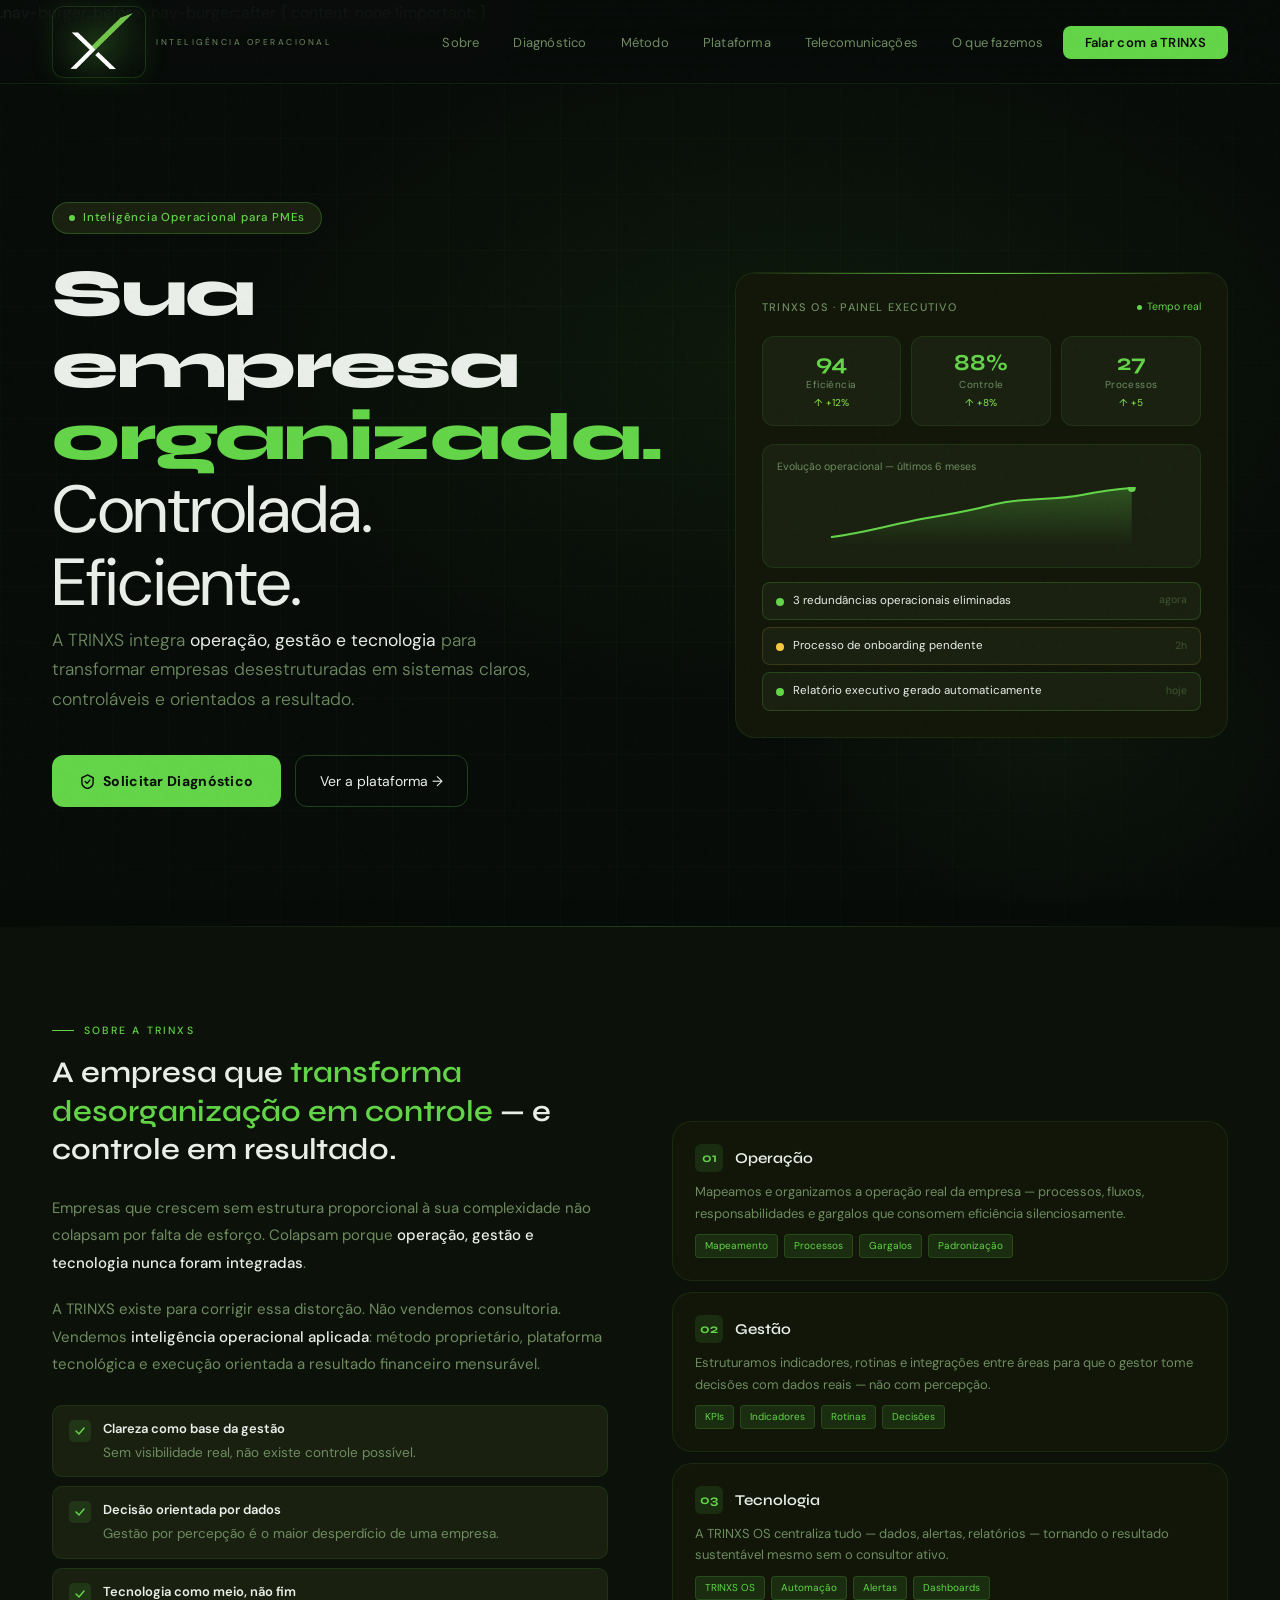
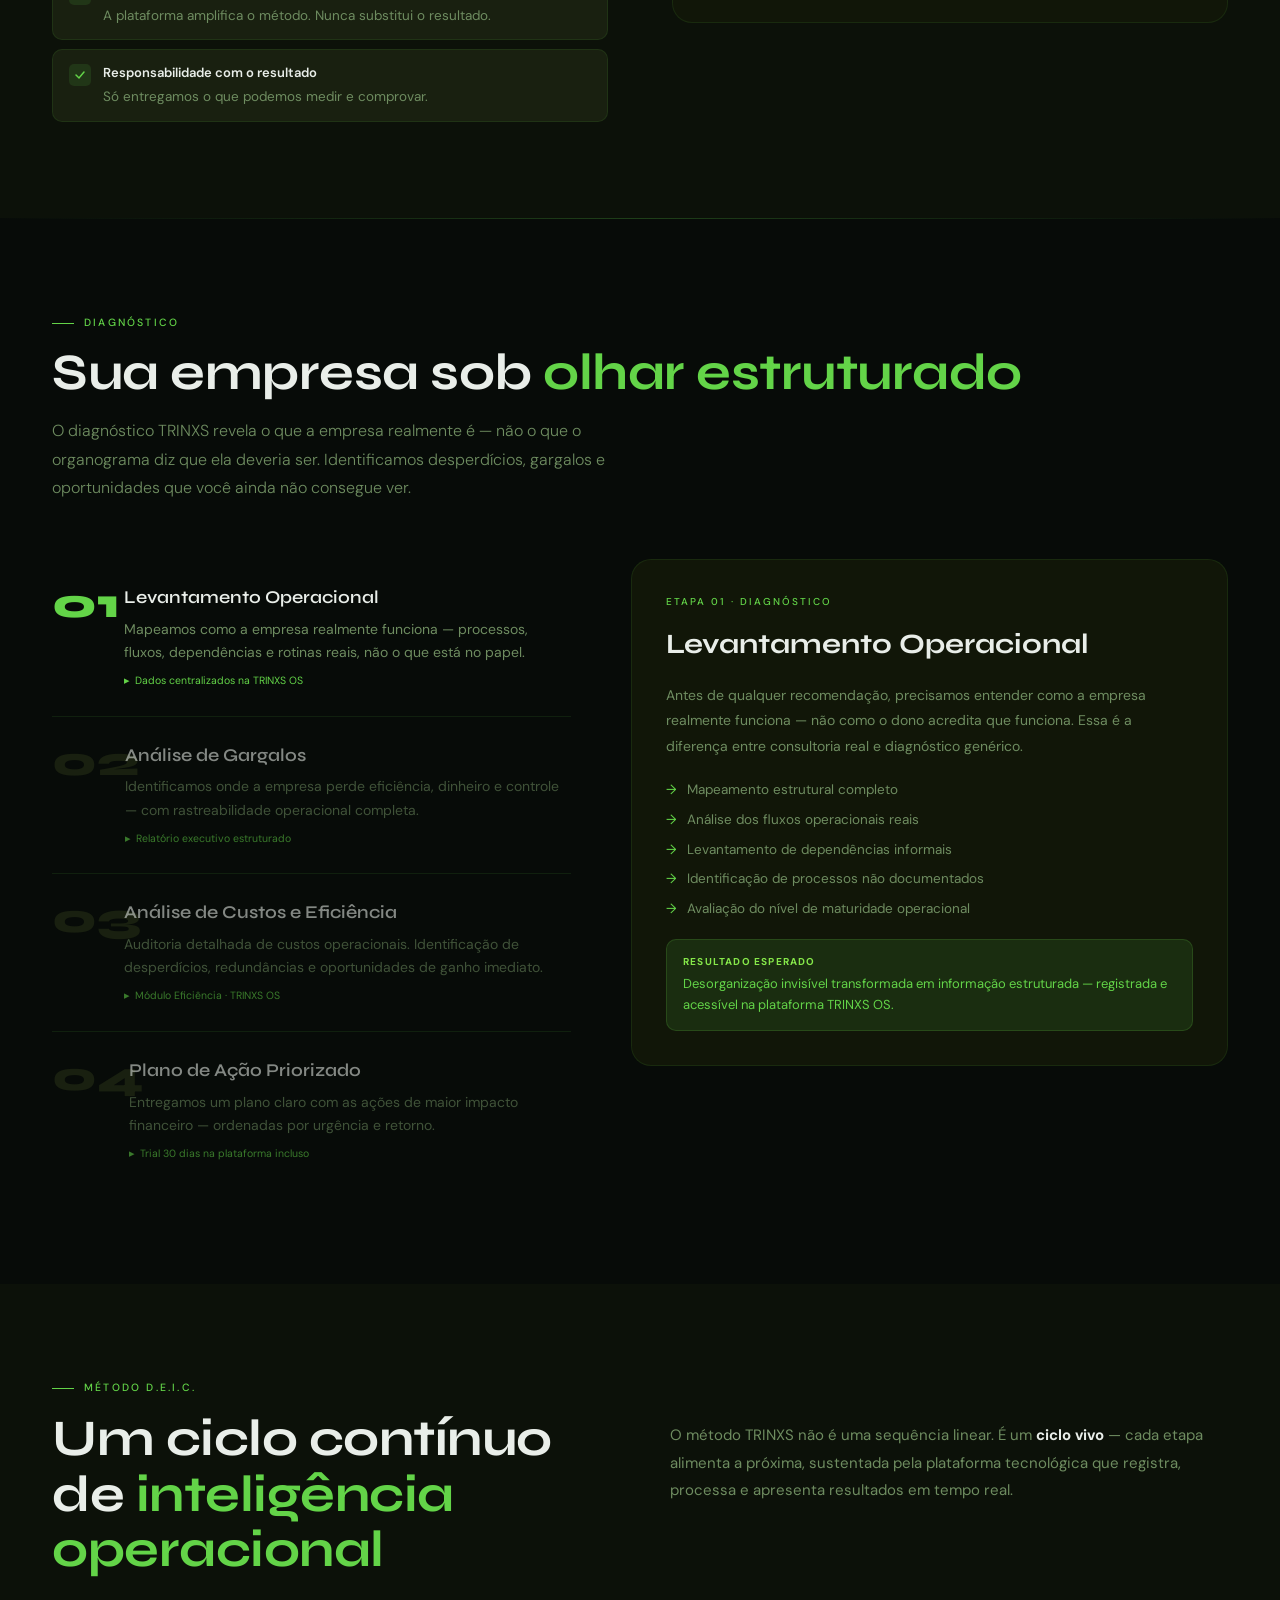
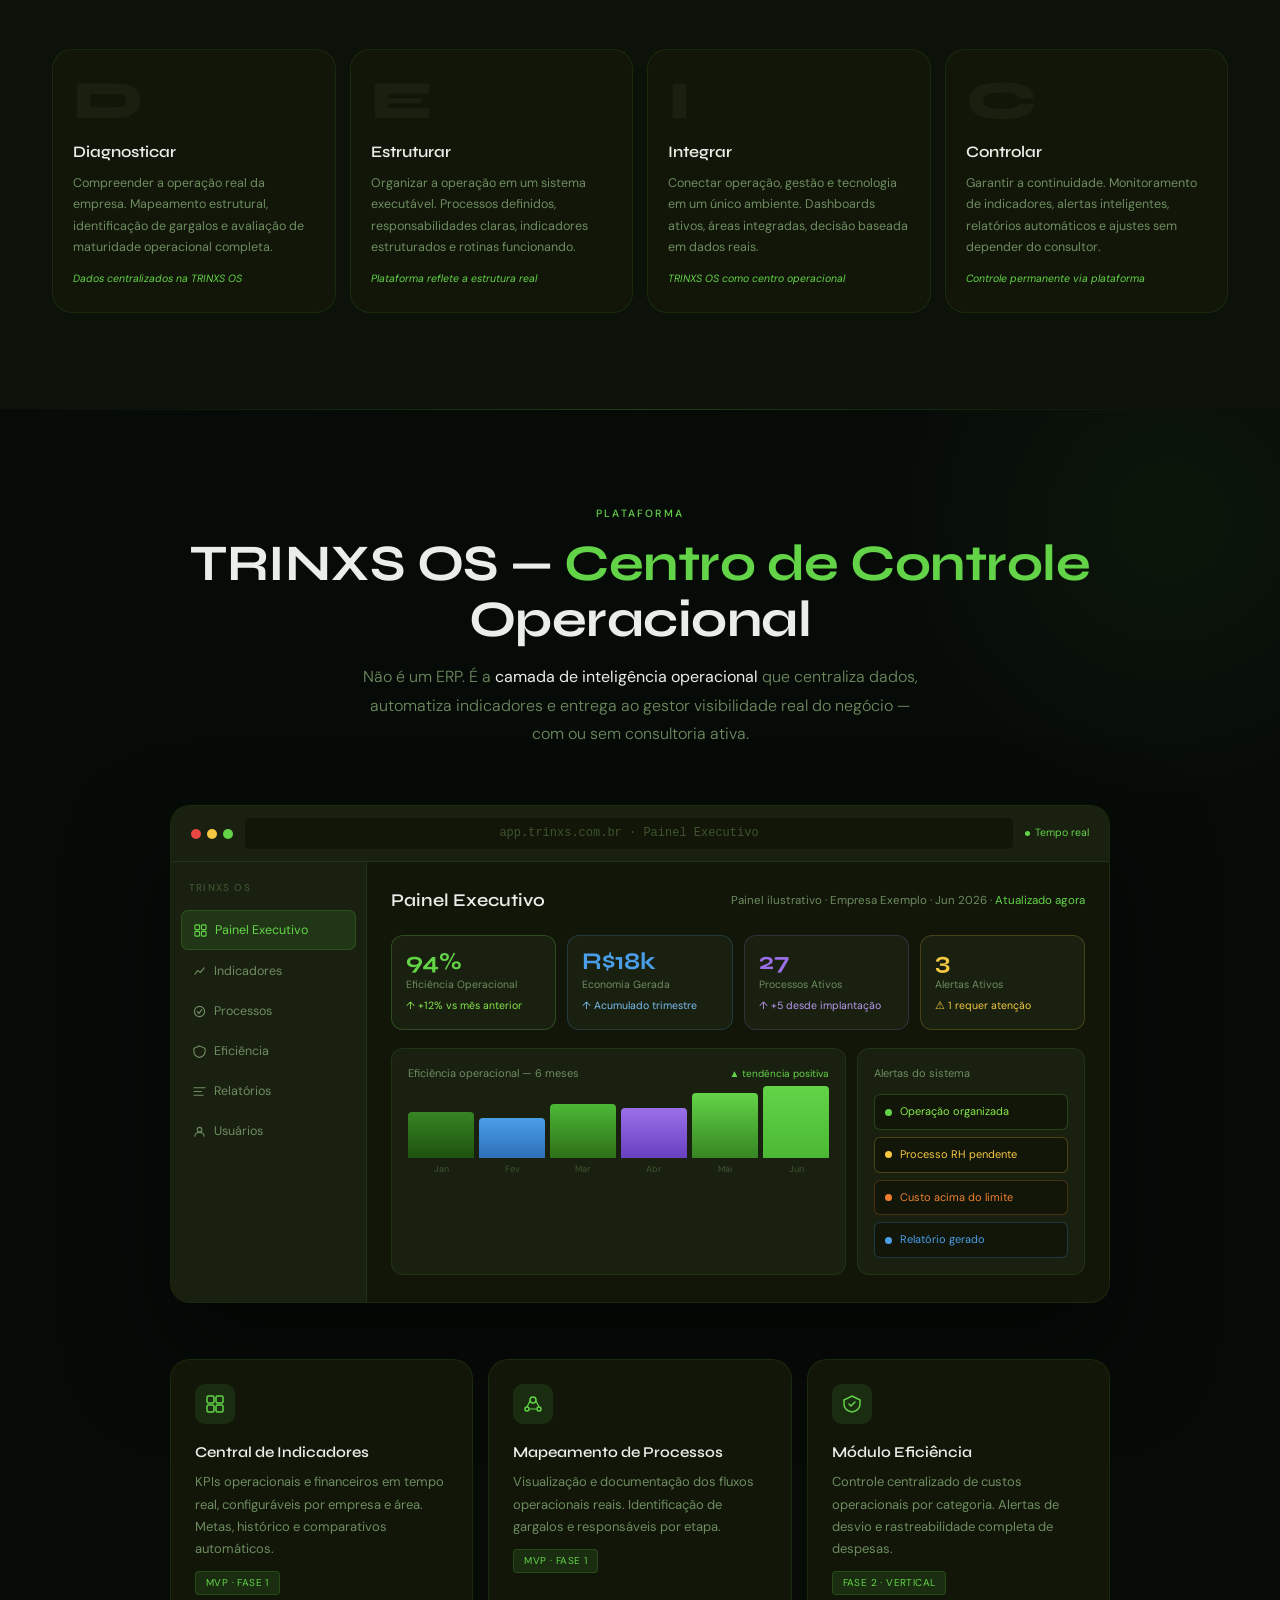
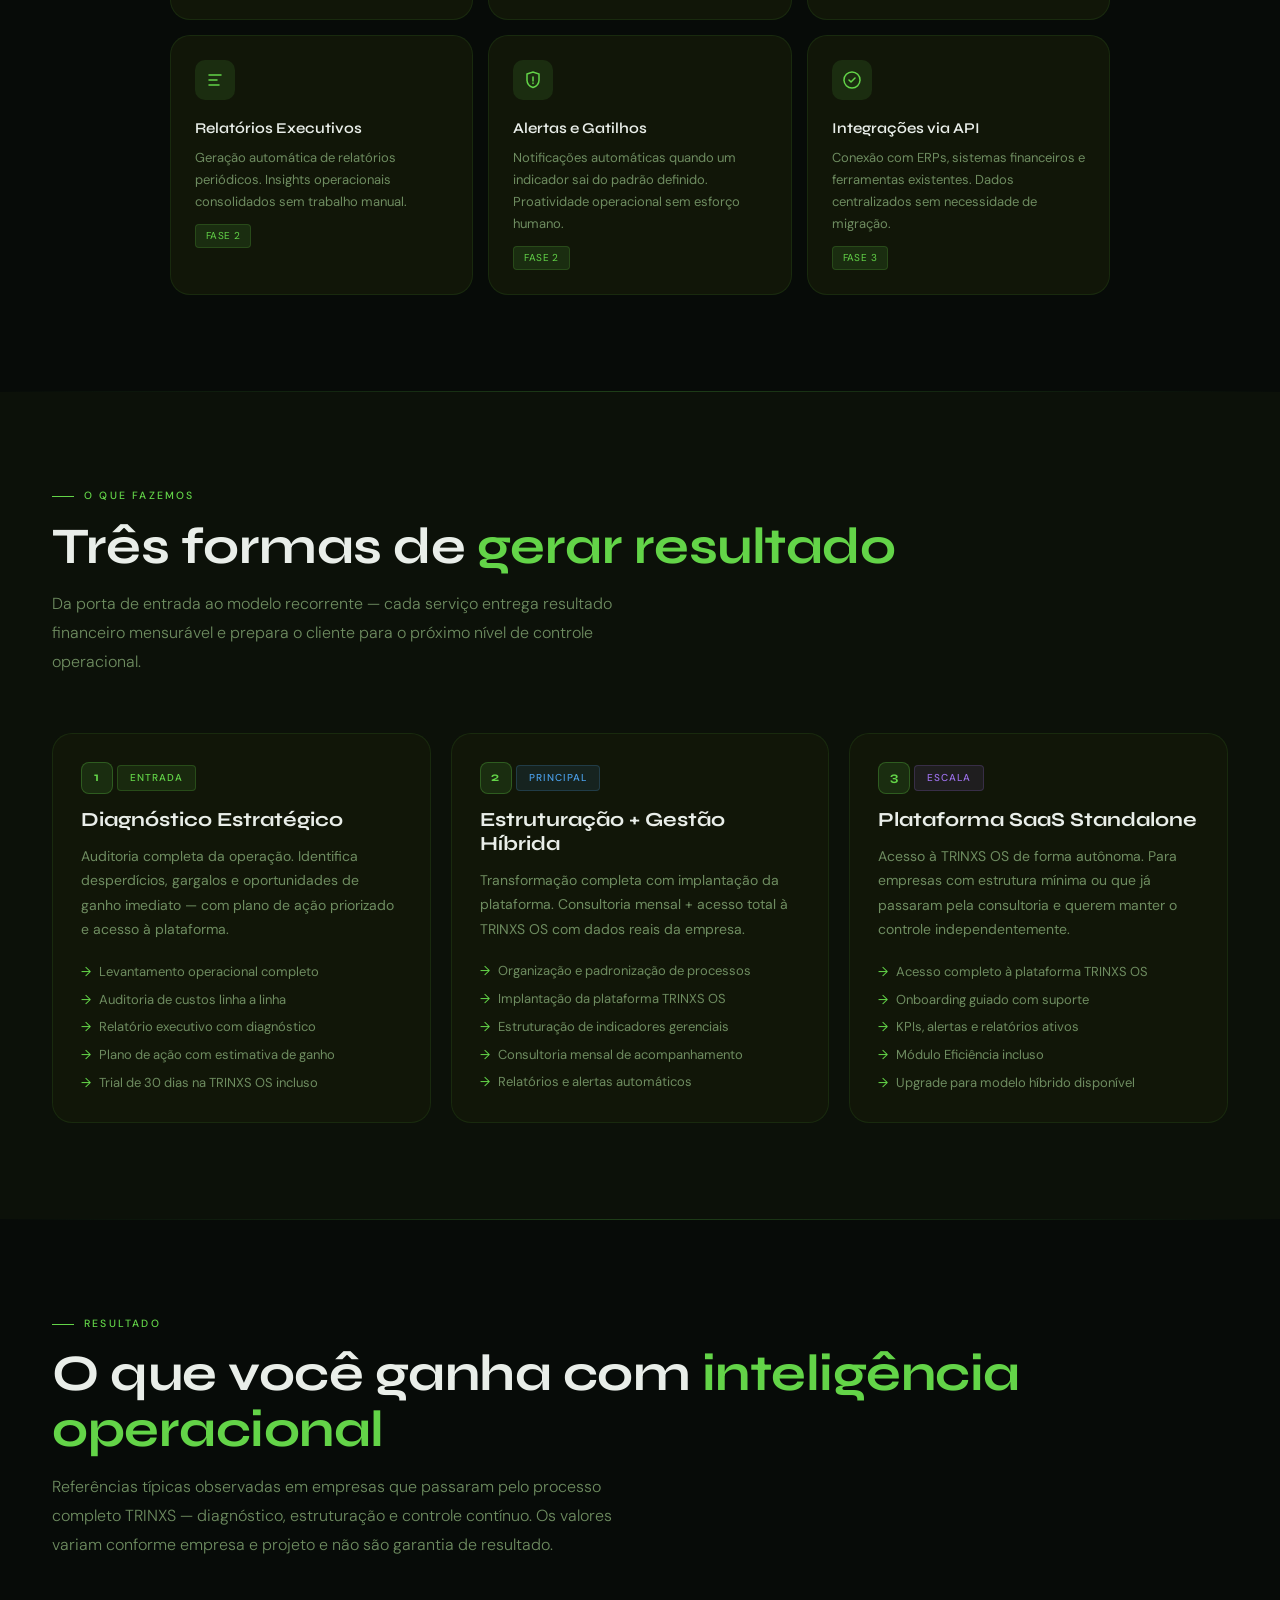
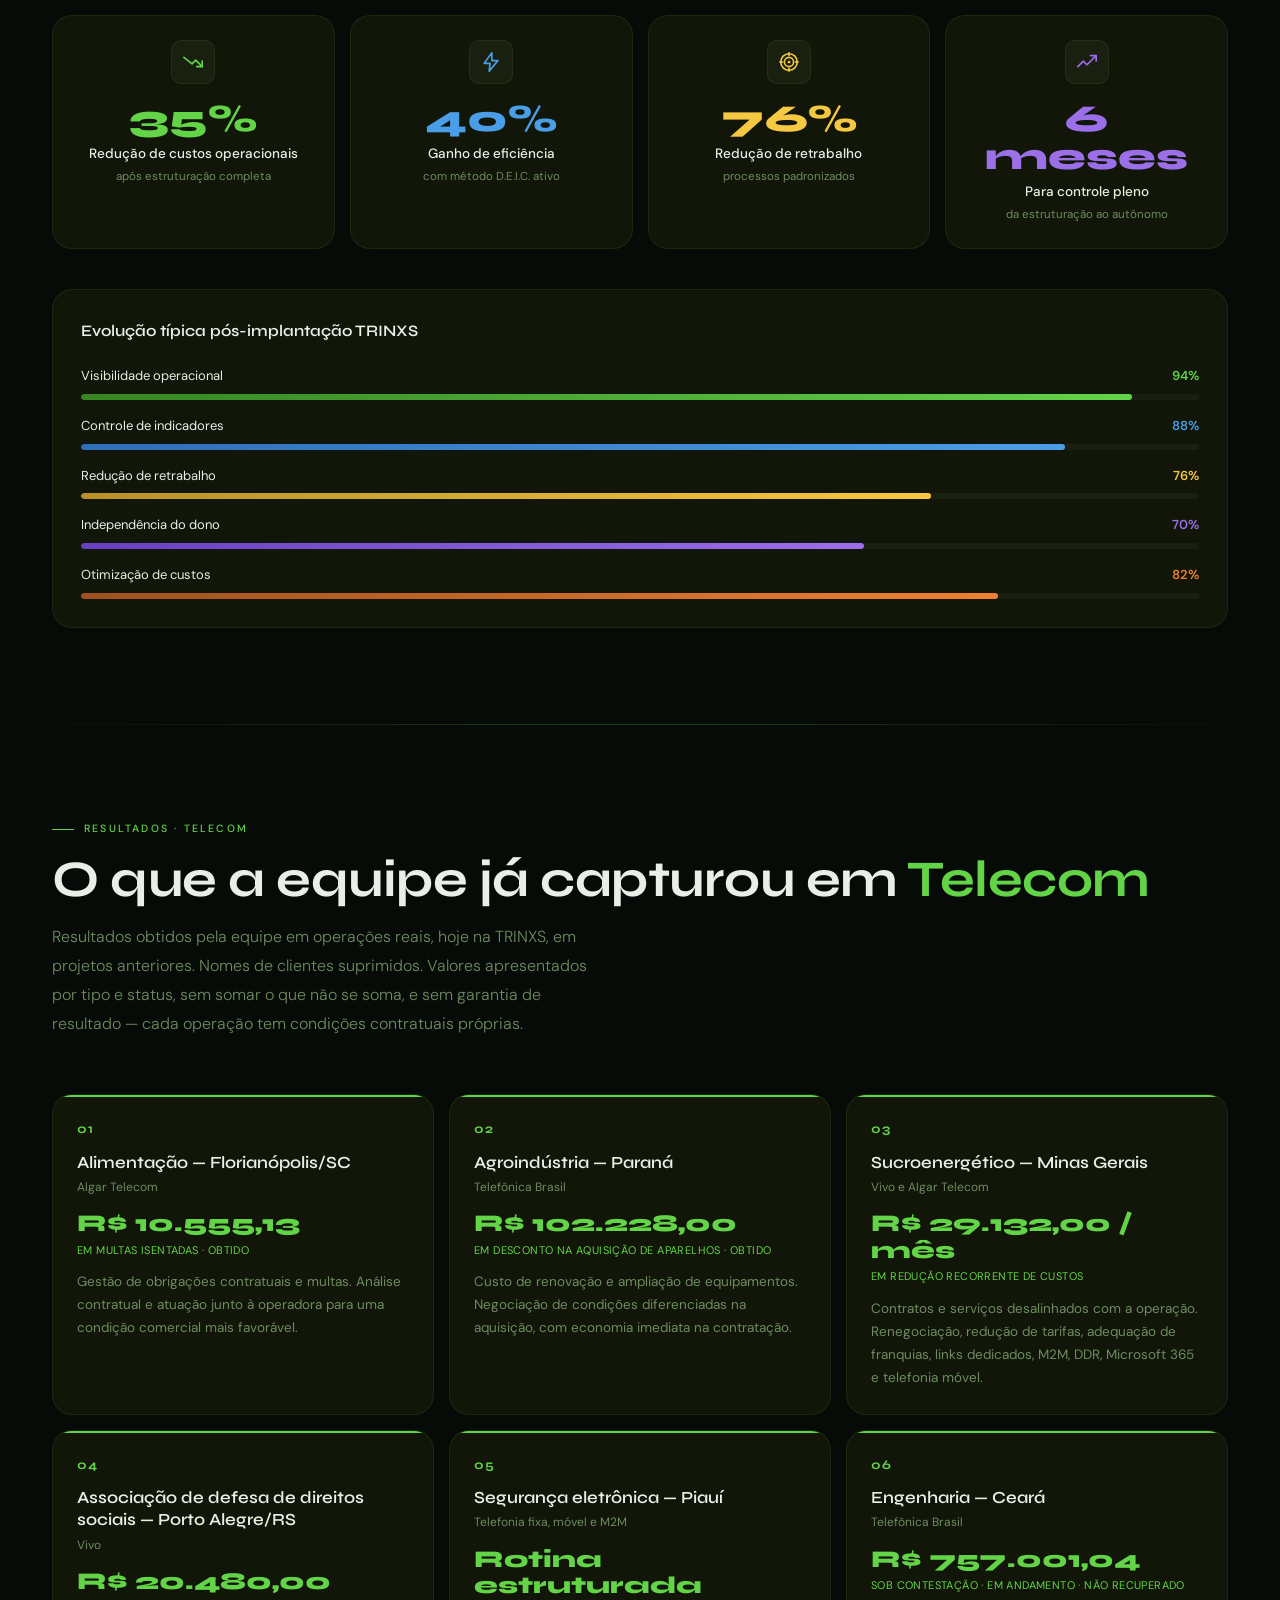
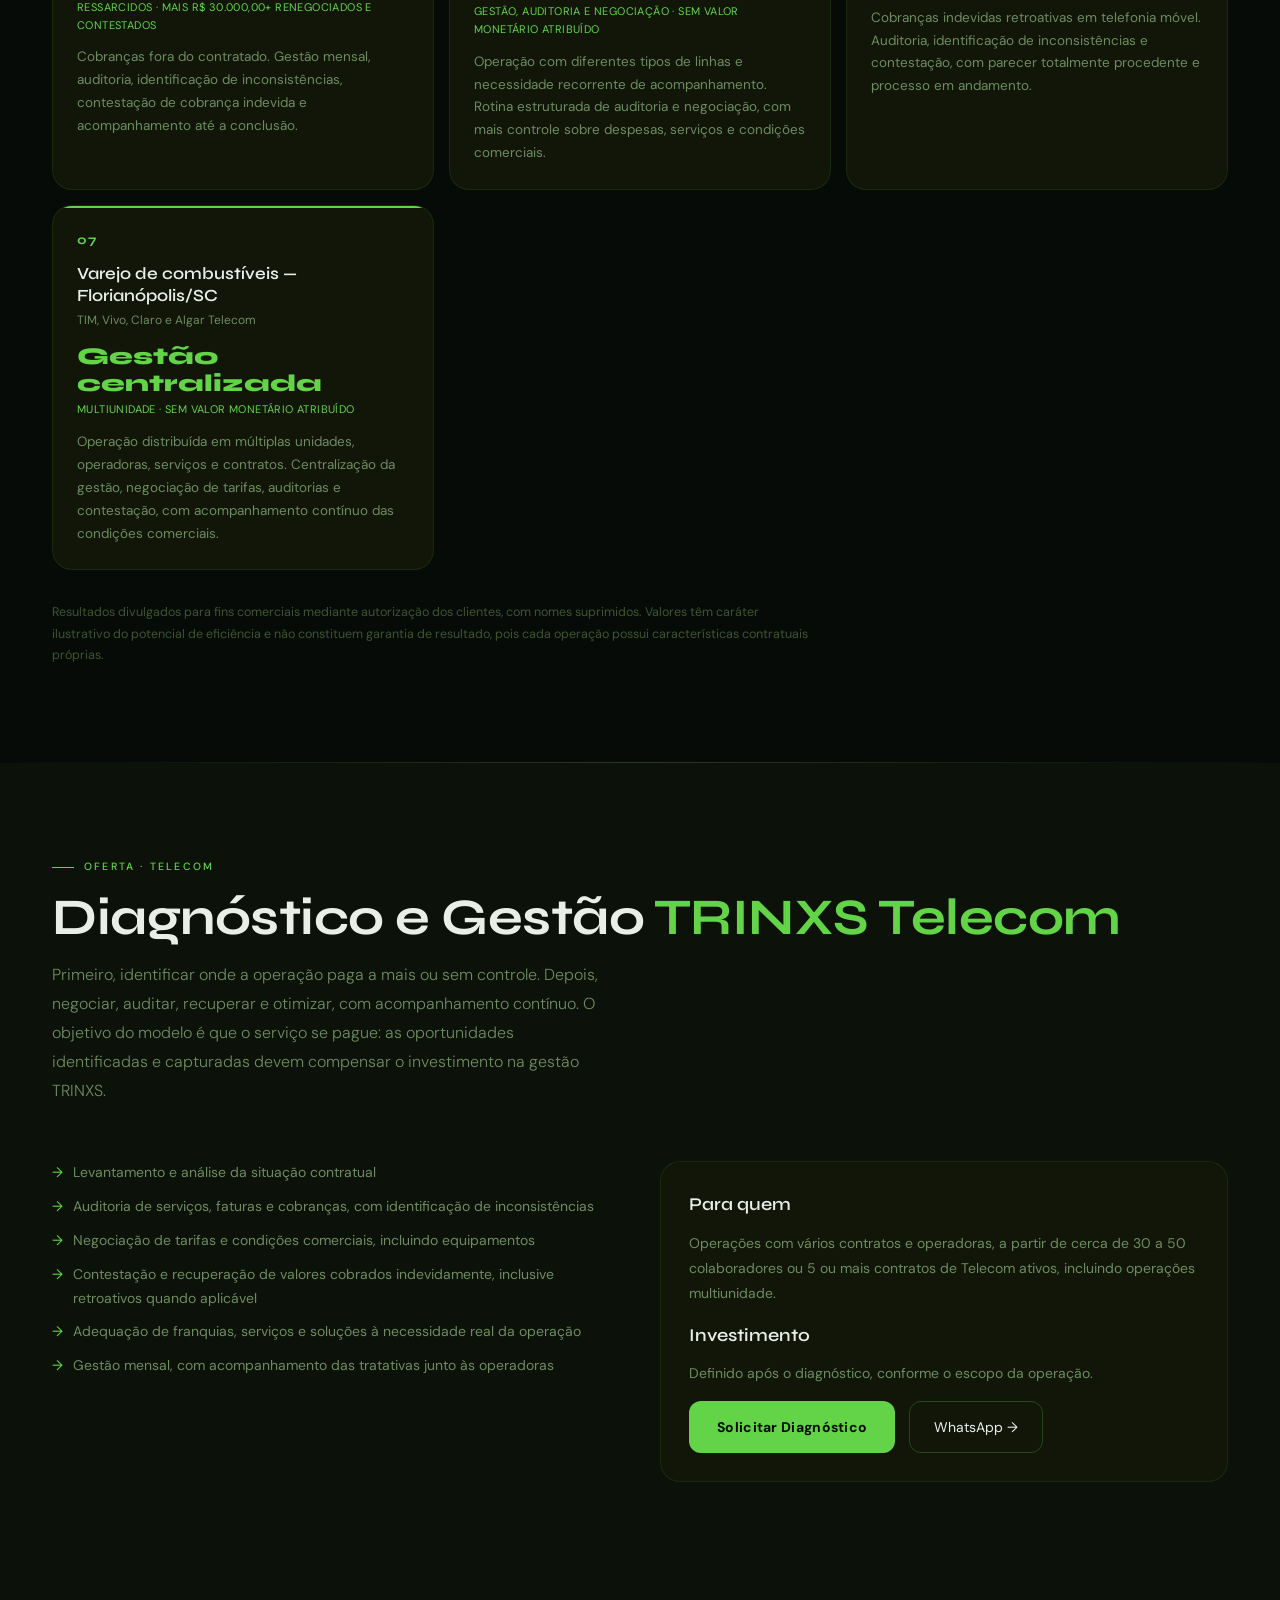
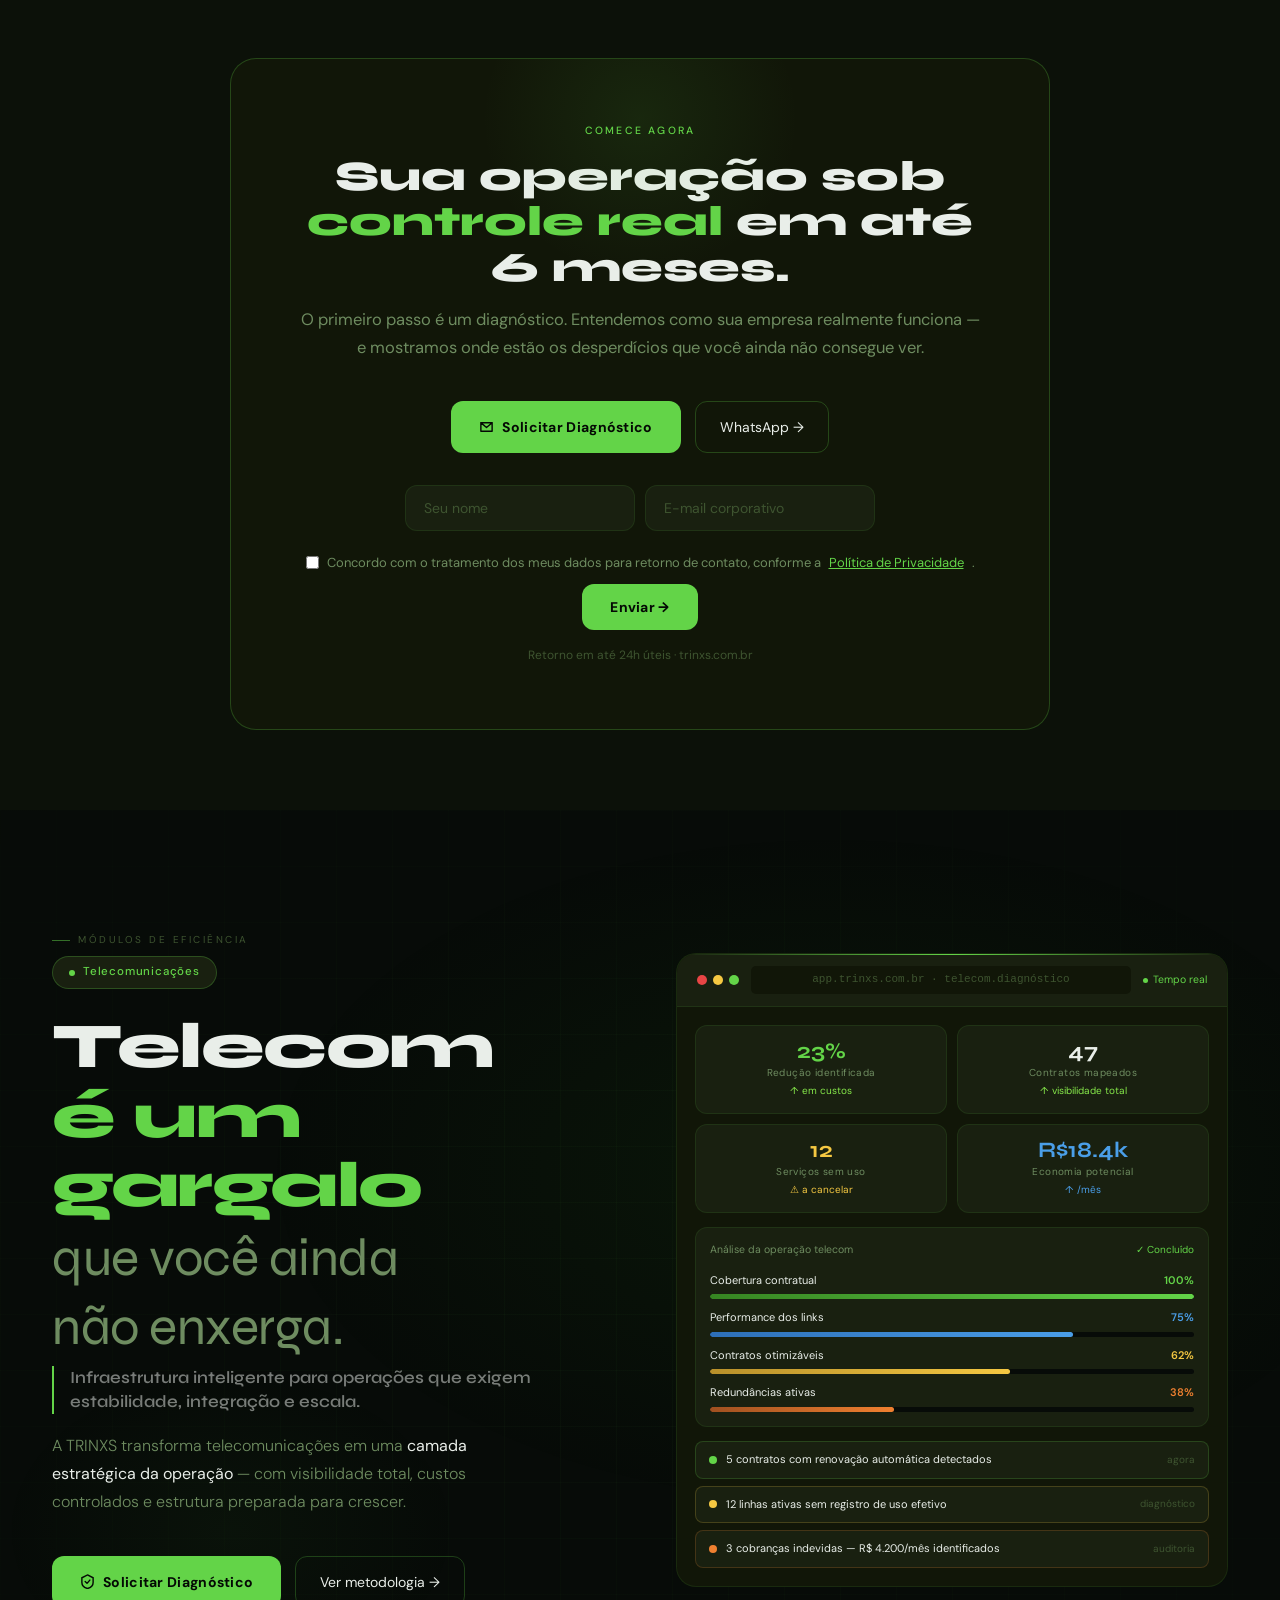
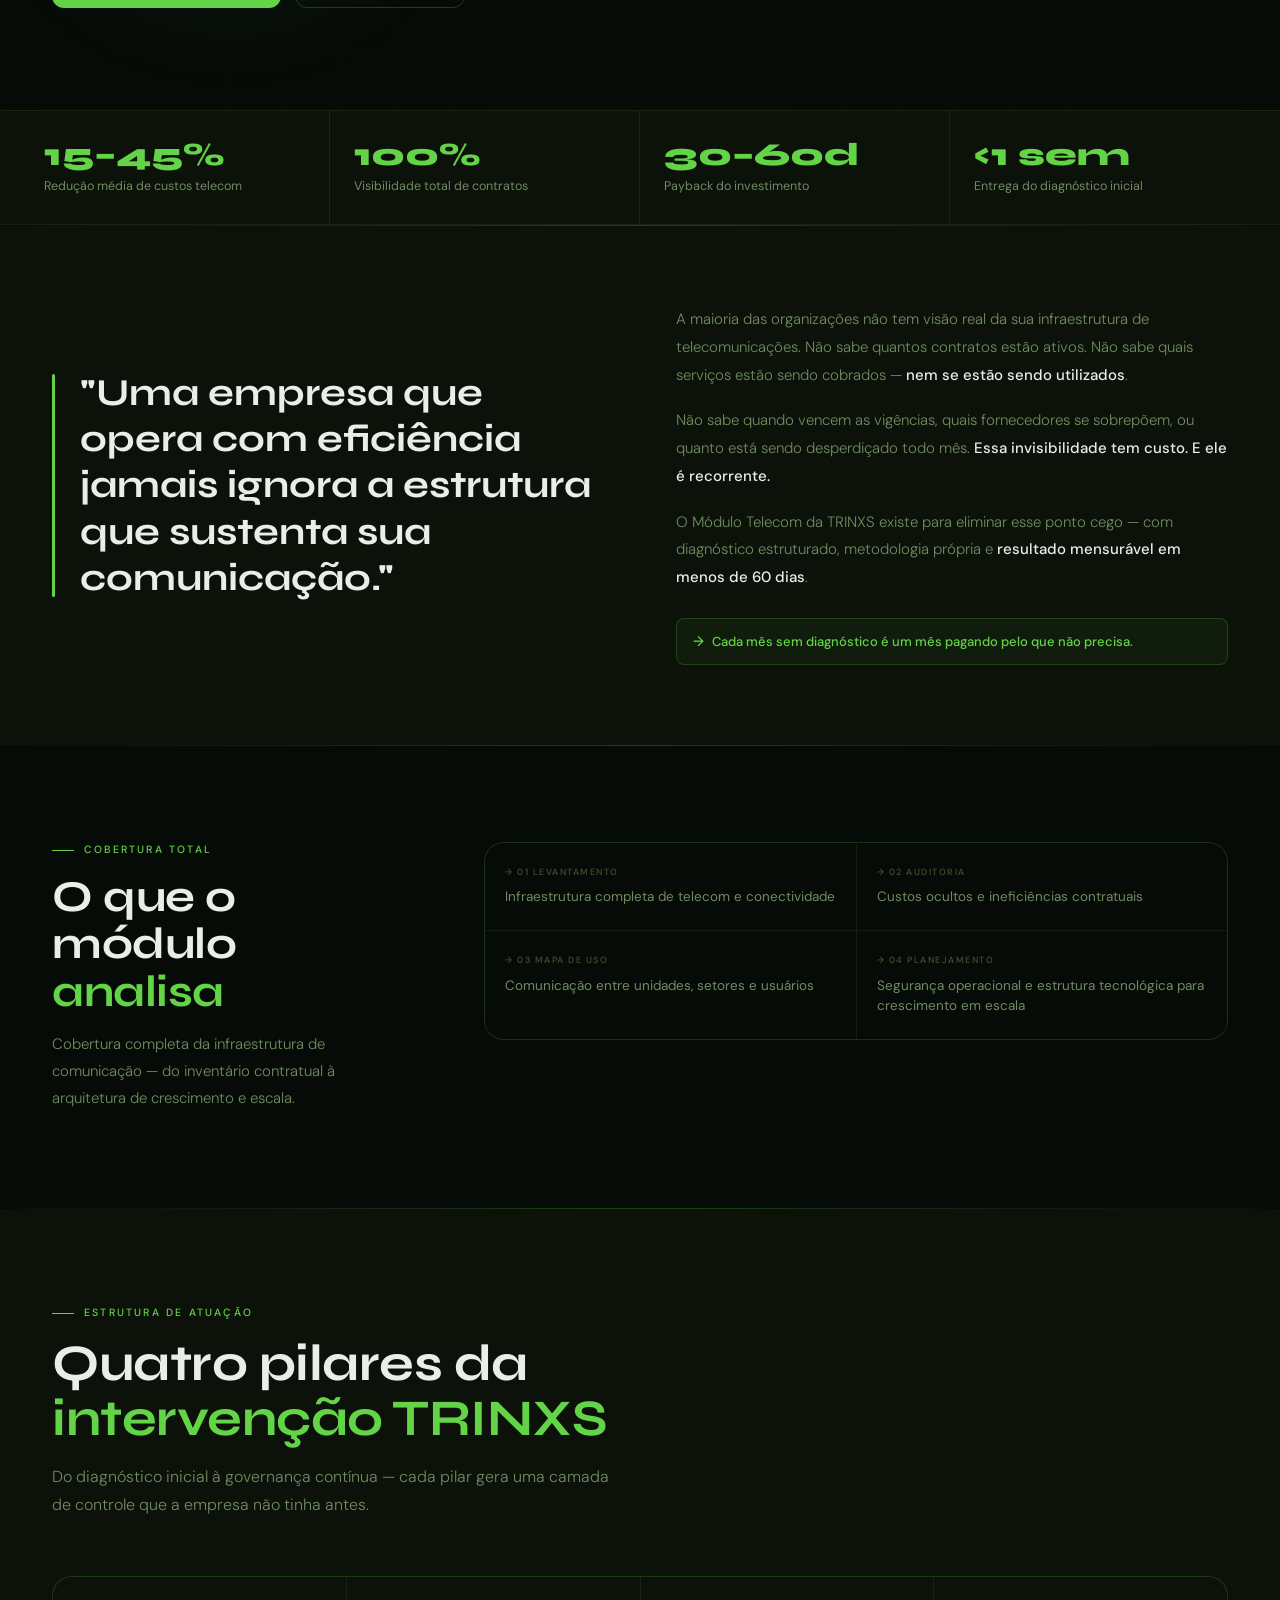
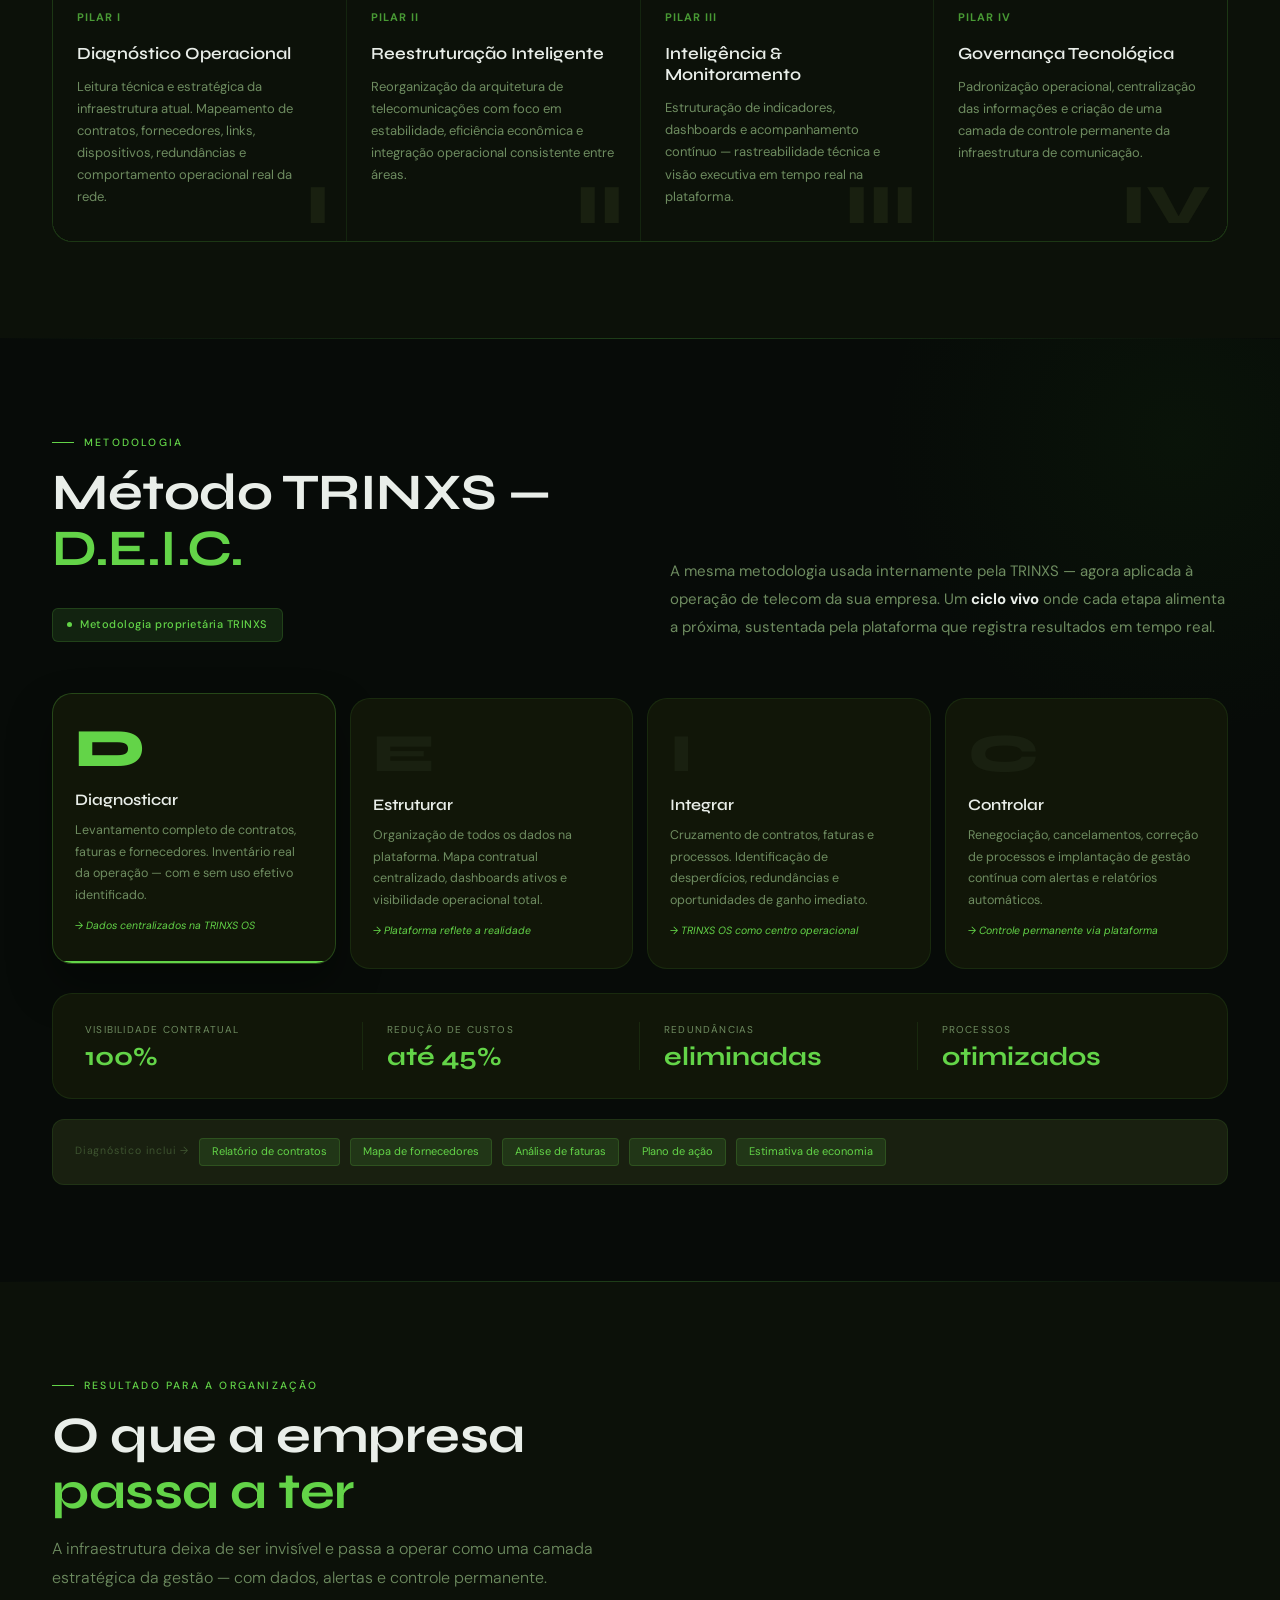
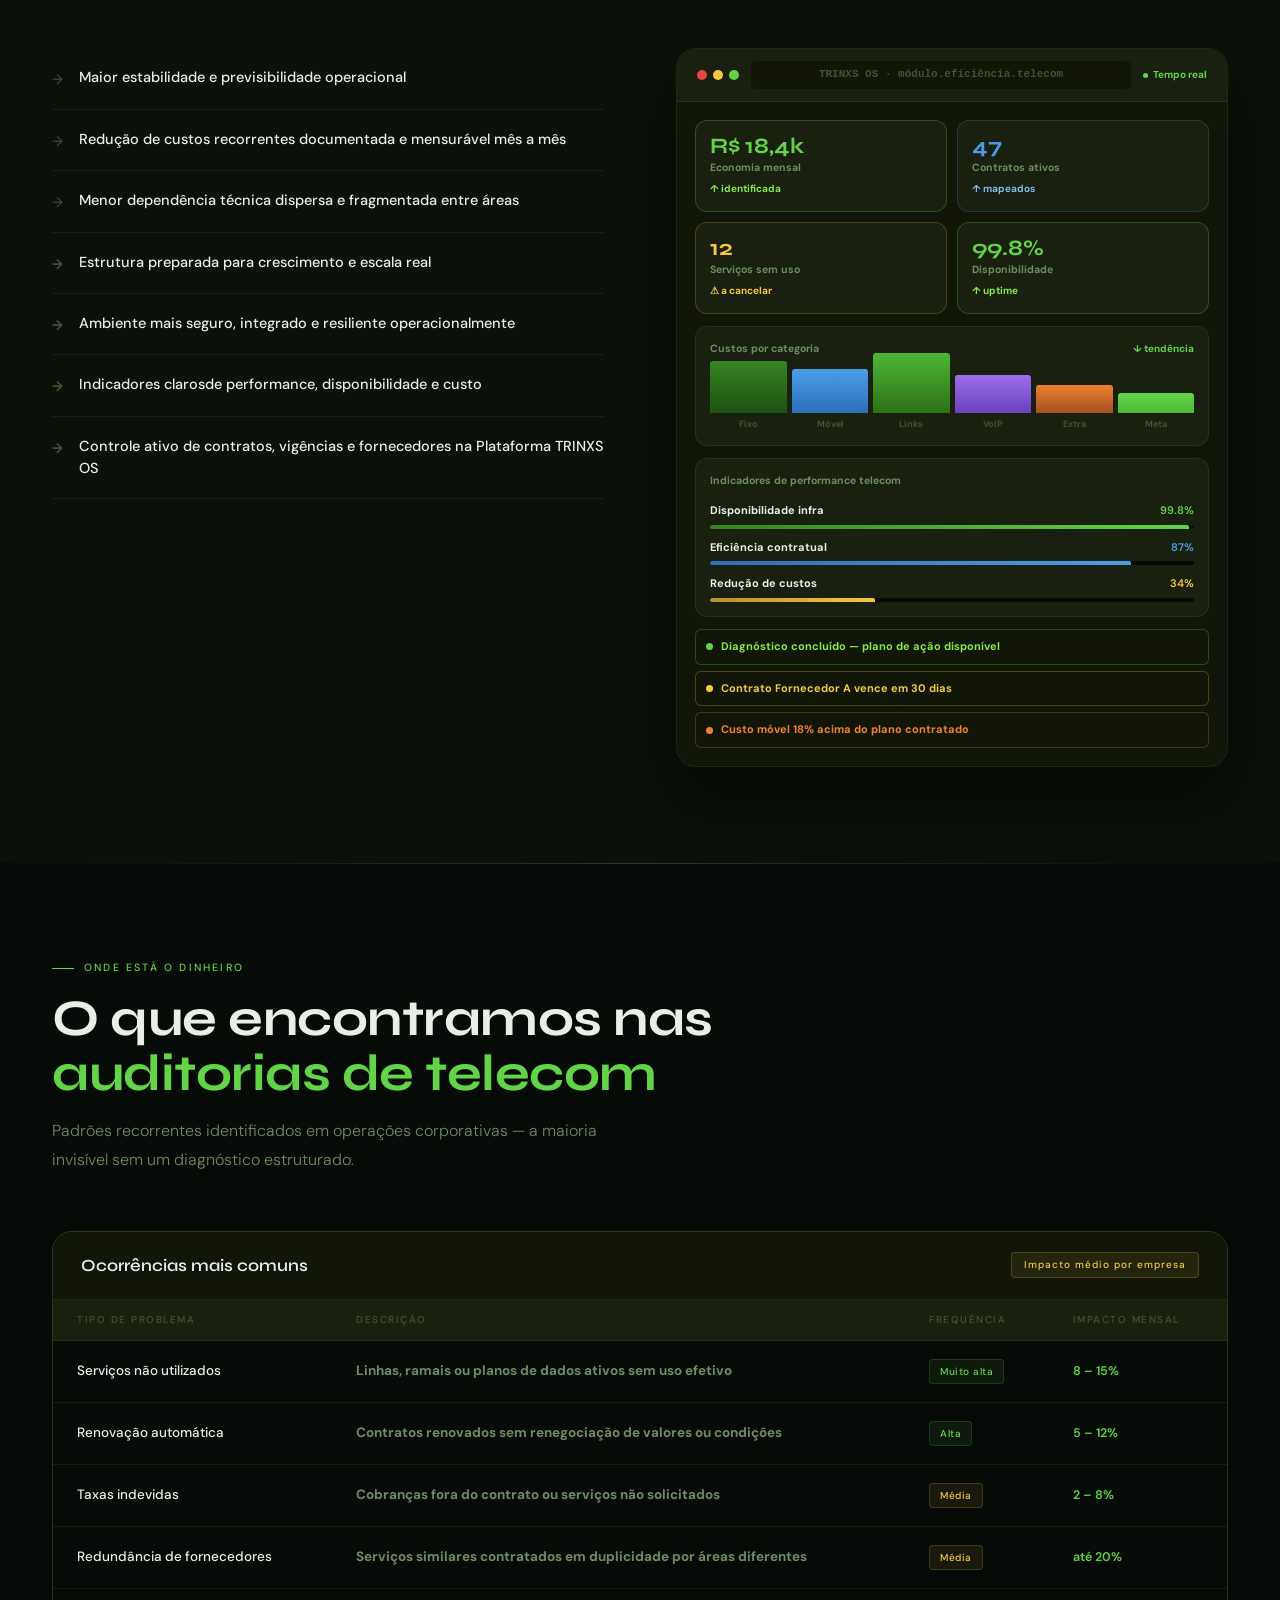
==== commit 806f68bd: "Prova e oferta: novas secoes Resultados e Oferta, nomes de clientes totalmente suprimidos, sem somar" ====
--- a/index.html
+++ b/index.html
@@ -695,6 +695,29 @@
   table.tc-t th,table.tc-t td{padding:12px 14px;font-size:12px}
   .tc-inc{gap:8px}
 }
+
+/* ── RESULTADOS / OFERTA ── */
+#resultados{background:#070B08}
+.res-grid{display:grid;grid-template-columns:repeat(3,1fr);gap:15px;margin-top:40px}
+.res-card{background:var(--s2);border:1px solid var(--border);border-radius:var(--rl);padding:24px;position:relative;overflow:hidden}
+.res-card::before{content:'';position:absolute;top:0;left:0;right:0;height:2px;background:var(--g)}
+.res-num{font-family:var(--ff);font-size:13px;font-weight:700;color:var(--g);letter-spacing:.5px;margin-bottom:12px}
+.res-name{font-family:var(--ff);font-size:17px;font-weight:600;margin-bottom:4px;line-height:1.3}
+.res-op{font-size:12px;color:var(--muted);margin-bottom:14px}
+.res-v{font-family:var(--ff);font-size:24px;font-weight:800;color:var(--g);line-height:1.1;margin-bottom:4px}
+.res-tag{font-size:11px;color:var(--g);letter-spacing:.4px;margin-bottom:12px}
+.res-desc{font-size:13.5px;color:var(--muted);line-height:1.7}
+.res-note{font-size:12.5px;color:var(--dim);line-height:1.7;margin-top:32px;max-width:760px}
+#oferta{background:var(--s1)}
+.of-grid{display:grid;grid-template-columns:1fr 1fr;gap:40px;margin-top:40px;align-items:start}
+.of-list{list-style:none;display:flex;flex-direction:column;gap:10px}
+.of-list li{display:flex;gap:10px;font-size:14px;color:var(--muted);line-height:1.7}
+.of-list li::before{content:'→';color:var(--g);flex-shrink:0}
+.of-box{background:var(--s2);border:1px solid var(--border);border-radius:var(--rl);padding:28px}
+.of-box h3{font-family:var(--ff);font-size:18px;font-weight:600;margin-bottom:12px}
+.of-box p{font-size:14px;color:var(--muted);line-height:1.8;margin-bottom:14px}
+@media(max-width:960px){.res-grid{grid-template-columns:1fr}.of-grid{grid-template-columns:1fr}}
+
 </style>
 </head>
 <body>
@@ -1090,6 +1113,55 @@
 </section>
 
 <div class="sdiv"></div>
+
+
+<section id="resultados">
+  <div class="ctr">
+    <div class="eyebrow">Resultados · Telecom</div>
+    <h2 class="sh">O que a equipe já capturou em <em>Telecom</em></h2>
+    <p class="lead">Resultados obtidos pela equipe em operações reais, hoje na TRINXS, em projetos anteriores. Nomes de clientes suprimidos. Valores apresentados por tipo e status, sem somar o que não se soma, e sem garantia de resultado — cada operação tem condições contratuais próprias.</p>
+    <div class="res-grid">
+      <div class="res-card reveal"><div class="res-num">01</div><div class="res-name">Alimentação — Florianópolis/SC</div><div class="res-op">Algar Telecom</div><div class="res-v">R$ 10.555,13</div><div class="res-tag">EM MULTAS ISENTADAS · OBTIDO</div><p class="res-desc">Gestão de obrigações contratuais e multas. Análise contratual e atuação junto à operadora para uma condição comercial mais favorável.</p></div>
+      <div class="res-card reveal"><div class="res-num">02</div><div class="res-name">Agroindústria — Paraná</div><div class="res-op">Telefônica Brasil</div><div class="res-v">R$ 102.228,00</div><div class="res-tag">EM DESCONTO NA AQUISIÇÃO DE APARELHOS · OBTIDO</div><p class="res-desc">Custo de renovação e ampliação de equipamentos. Negociação de condições diferenciadas na aquisição, com economia imediata na contratação.</p></div>
+      <div class="res-card reveal"><div class="res-num">03</div><div class="res-name">Sucroenergético — Minas Gerais</div><div class="res-op">Vivo e Algar Telecom</div><div class="res-v">R$ 29.132,00 / mês</div><div class="res-tag">EM REDUÇÃO RECORRENTE DE CUSTOS</div><p class="res-desc">Contratos e serviços desalinhados com a operação. Renegociação, redução de tarifas, adequação de franquias, links dedicados, M2M, DDR, Microsoft 365 e telefonia móvel.</p></div>
+      <div class="res-card reveal"><div class="res-num">04</div><div class="res-name">Associação de defesa de direitos sociais — Porto Alegre/RS</div><div class="res-op">Vivo</div><div class="res-v">R$ 20.480,00</div><div class="res-tag">RESSARCIDOS · MAIS R$ 30.000,00+ RENEGOCIADOS E CONTESTADOS</div><p class="res-desc">Cobranças fora do contratado. Gestão mensal, auditoria, identificação de inconsistências, contestação de cobrança indevida e acompanhamento até a conclusão.</p></div>
+      <div class="res-card reveal"><div class="res-num">05</div><div class="res-name">Segurança eletrônica — Piauí</div><div class="res-op">Telefonia fixa, móvel e M2M</div><div class="res-v">Rotina estruturada</div><div class="res-tag">GESTÃO, AUDITORIA E NEGOCIAÇÃO · SEM VALOR MONETÁRIO ATRIBUÍDO</div><p class="res-desc">Operação com diferentes tipos de linhas e necessidade recorrente de acompanhamento. Rotina estruturada de auditoria e negociação, com mais controle sobre despesas, serviços e condições comerciais.</p></div>
+      <div class="res-card reveal"><div class="res-num">06</div><div class="res-name">Engenharia — Ceará</div><div class="res-op">Telefônica Brasil</div><div class="res-v">R$ 757.001,04</div><div class="res-tag">SOB CONTESTAÇÃO · EM ANDAMENTO · NÃO RECUPERADO</div><p class="res-desc">Cobranças indevidas retroativas em telefonia móvel. Auditoria, identificação de inconsistências e contestação, com parecer totalmente procedente e processo em andamento.</p></div>
+      <div class="res-card reveal"><div class="res-num">07</div><div class="res-name">Varejo de combustíveis — Florianópolis/SC</div><div class="res-op">TIM, Vivo, Claro e Algar Telecom</div><div class="res-v">Gestão centralizada</div><div class="res-tag">MULTIUNIDADE · SEM VALOR MONETÁRIO ATRIBUÍDO</div><p class="res-desc">Operação distribuída em múltiplas unidades, operadoras, serviços e contratos. Centralização da gestão, negociação de tarifas, auditorias e contestação, com acompanhamento contínuo das condições comerciais.</p></div>
+    </div>
+    <p class="res-note">Resultados divulgados para fins comerciais mediante autorização dos clientes, com nomes suprimidos. Valores têm caráter ilustrativo do potencial de eficiência e não constituem garantia de resultado, pois cada operação possui características contratuais próprias.</p>
+  </div>
+</section>
+
+<div class="sdiv"></div>
+
+<section id="oferta">
+  <div class="ctr">
+    <div class="eyebrow">Oferta · Telecom</div>
+    <h2 class="sh">Diagnóstico e Gestão <em>TRINXS Telecom</em></h2>
+    <p class="lead">Primeiro, identificar onde a operação paga a mais ou sem controle. Depois, negociar, auditar, recuperar e otimizar, com acompanhamento contínuo. O objetivo do modelo é que o serviço se pague: as oportunidades identificadas e capturadas devem compensar o investimento na gestão TRINXS.</p>
+    <div class="of-grid">
+      <ul class="of-list">
+        <li>Levantamento e análise da situação contratual</li>
+        <li>Auditoria de serviços, faturas e cobranças, com identificação de inconsistências</li>
+        <li>Negociação de tarifas e condições comerciais, incluindo equipamentos</li>
+        <li>Contestação e recuperação de valores cobrados indevidamente, inclusive retroativos quando aplicável</li>
+        <li>Adequação de franquias, serviços e soluções à necessidade real da operação</li>
+        <li>Gestão mensal, com acompanhamento das tratativas junto às operadoras</li>
+      </ul>
+      <div class="of-box">
+        <h3>Para quem</h3>
+        <p>Operações com vários contratos e operadoras, a partir de cerca de 30 a 50 colaboradores ou 5 ou mais contratos de Telecom ativos, incluindo operações multiunidade.</p>
+        <h3>Investimento</h3>
+        <p>Definido após o diagnóstico, conforme o escopo da operação.</p>
+        <div class="cta-btns" style="justify-content:flex-start">
+          <a href="#cta" class="btn-p">Solicitar Diagnóstico</a>
+          <a href="https://wa.me/5548988464467" class="btn-s" target="_blank">WhatsApp →</a>
+        </div>
+      </div>
+    </div>
+  </div>
+</section>
 
 <!-- CTA -->
 <section id="cta">
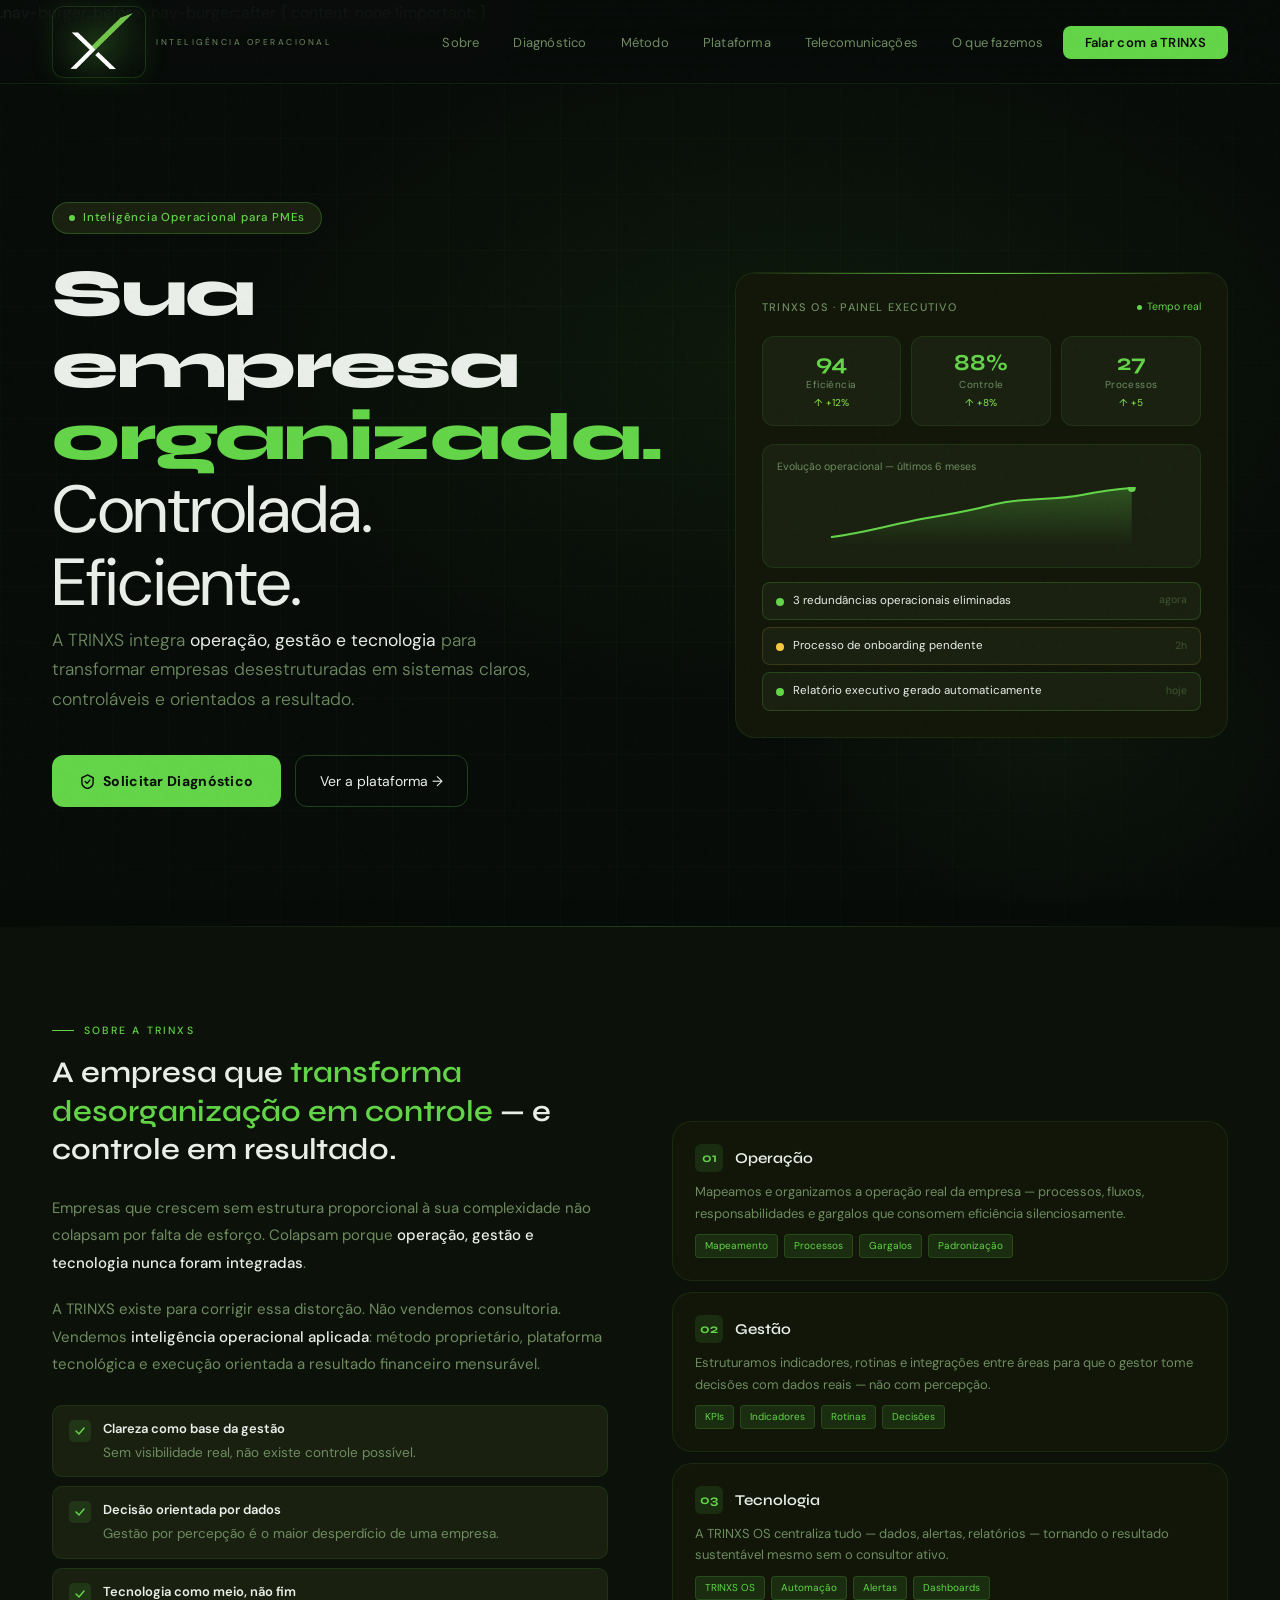
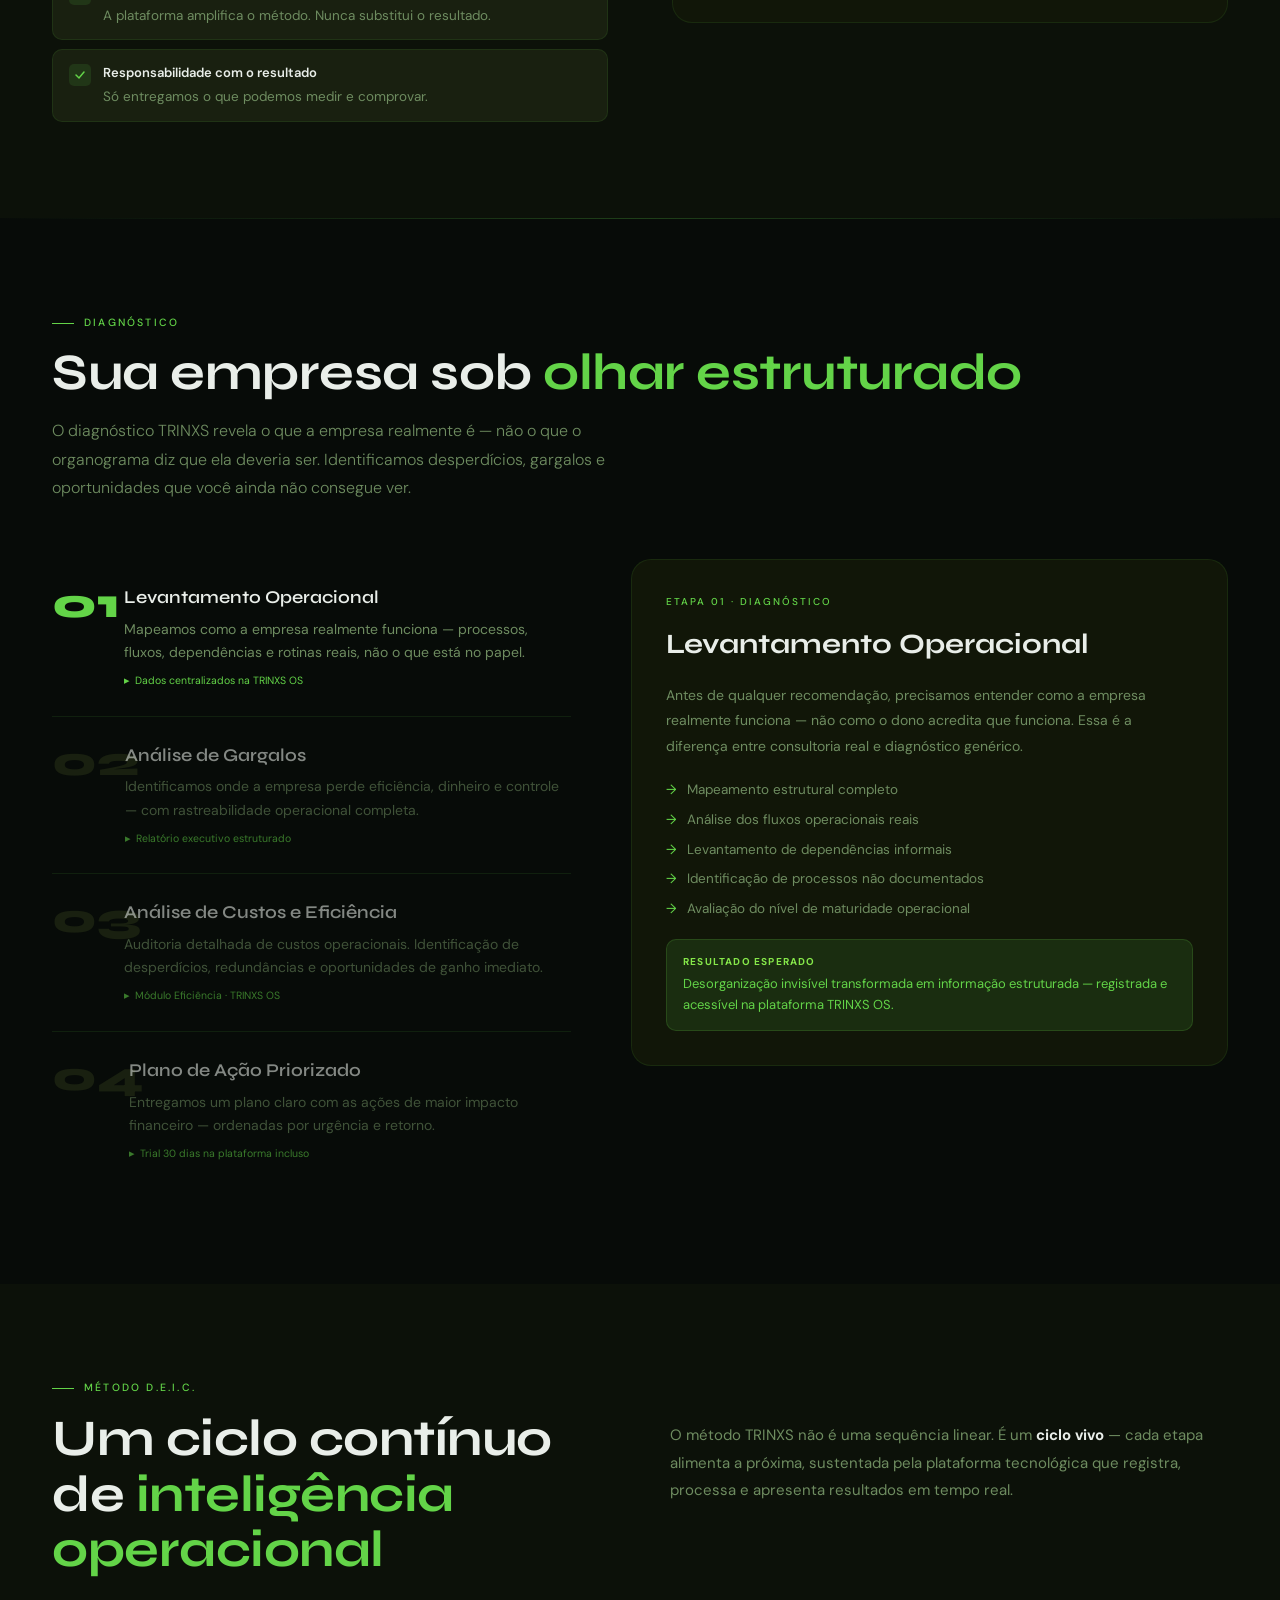
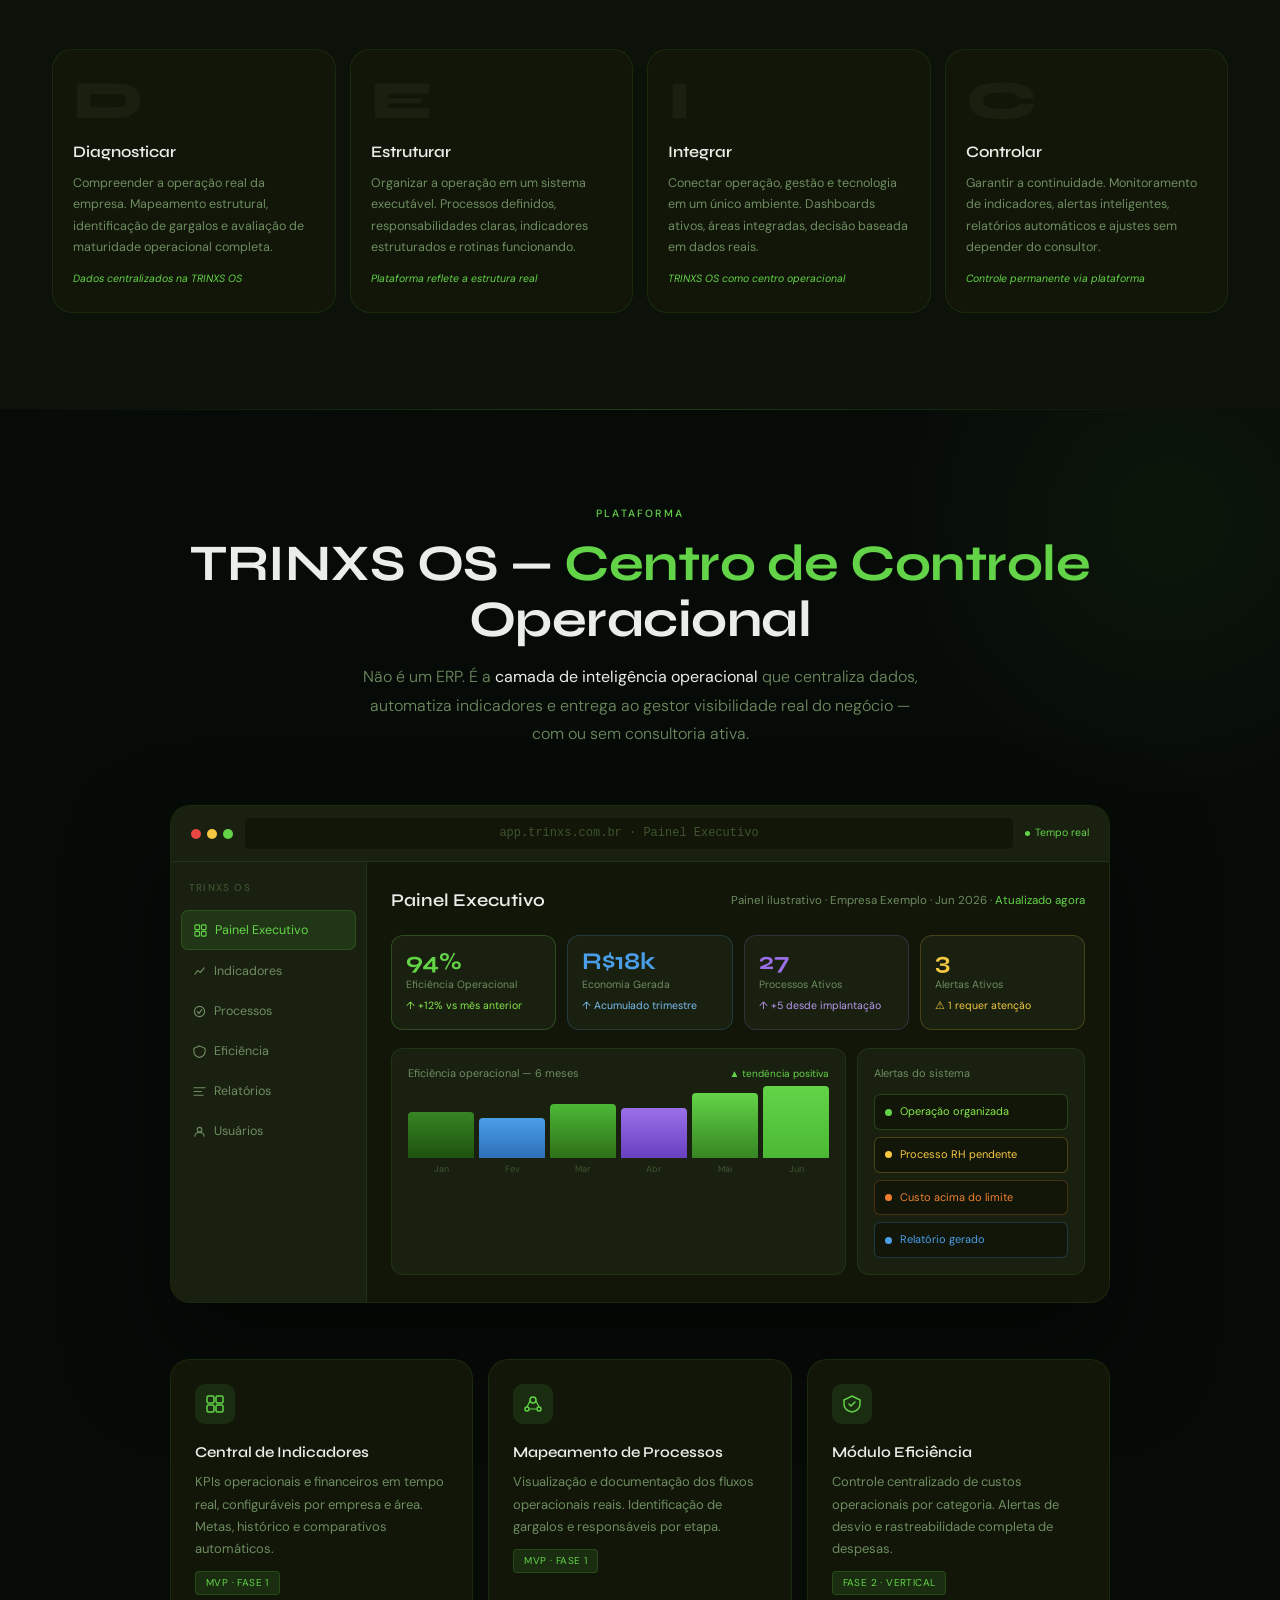
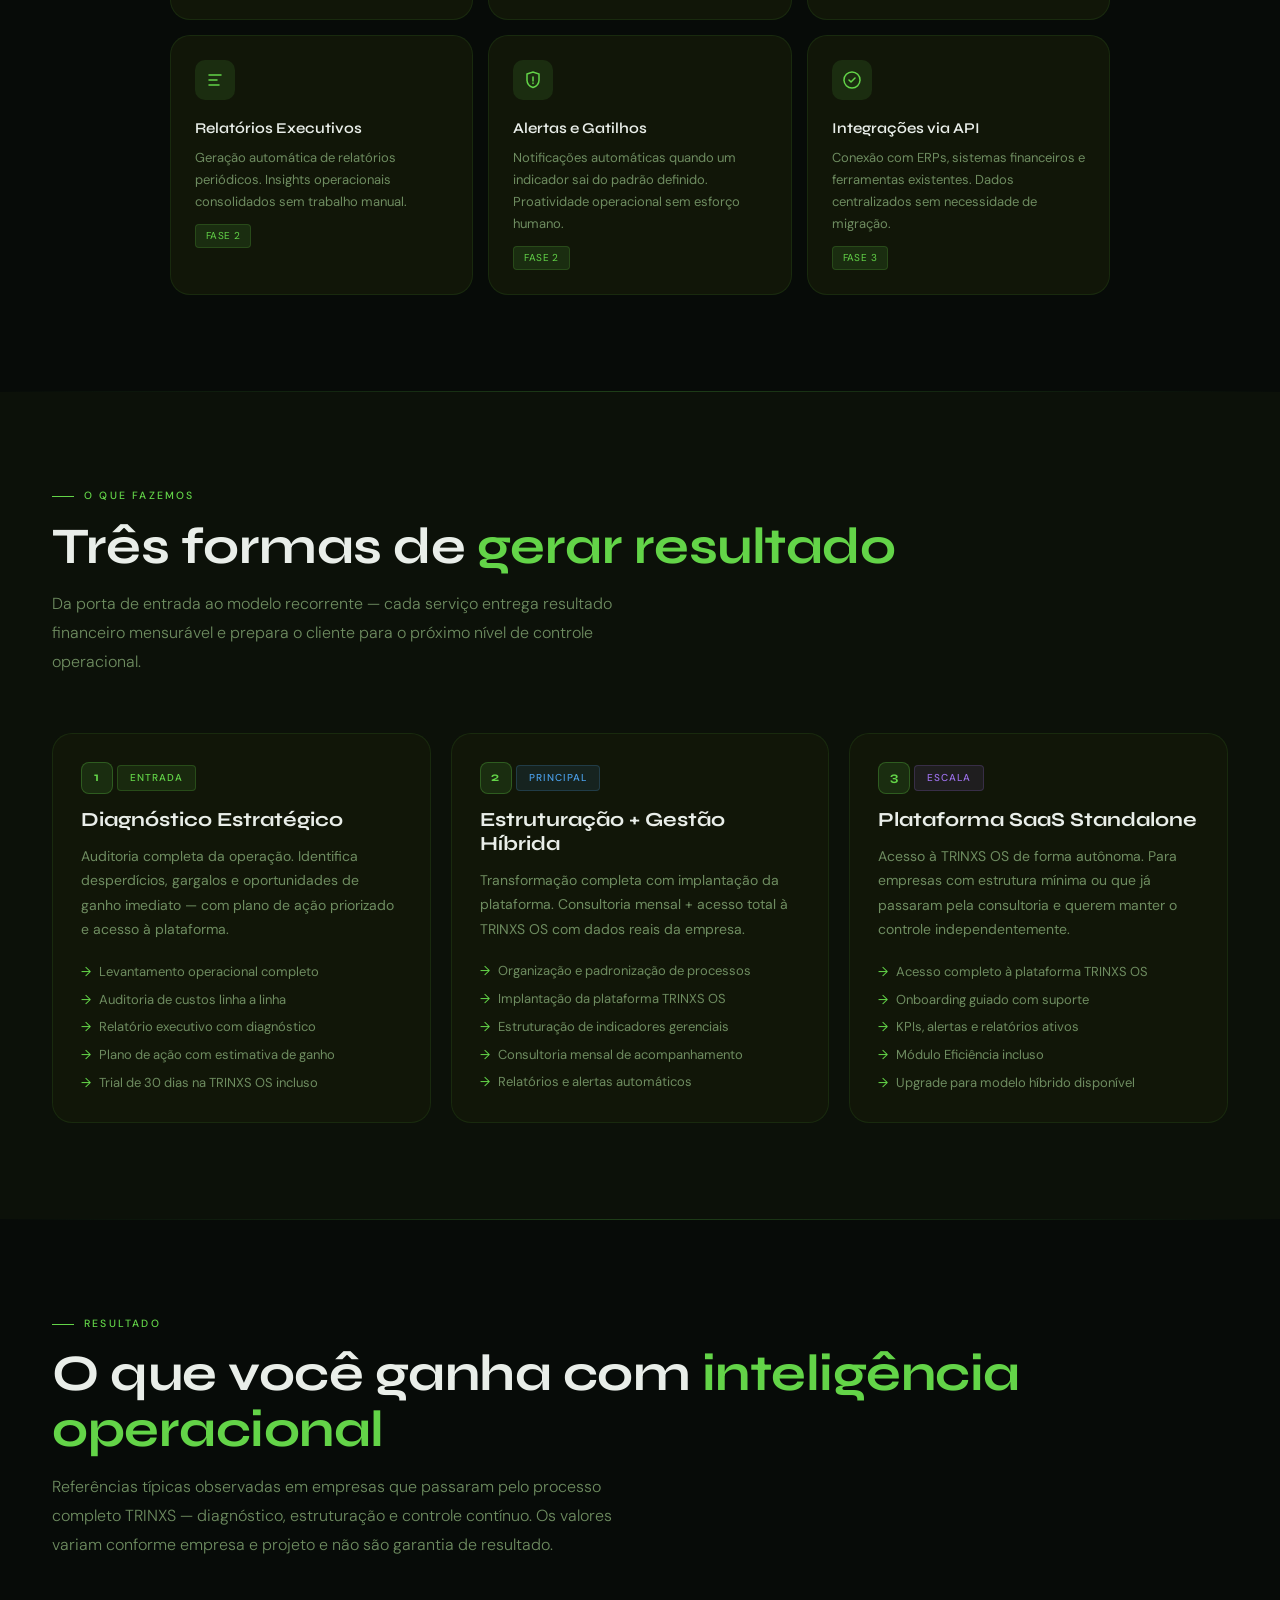
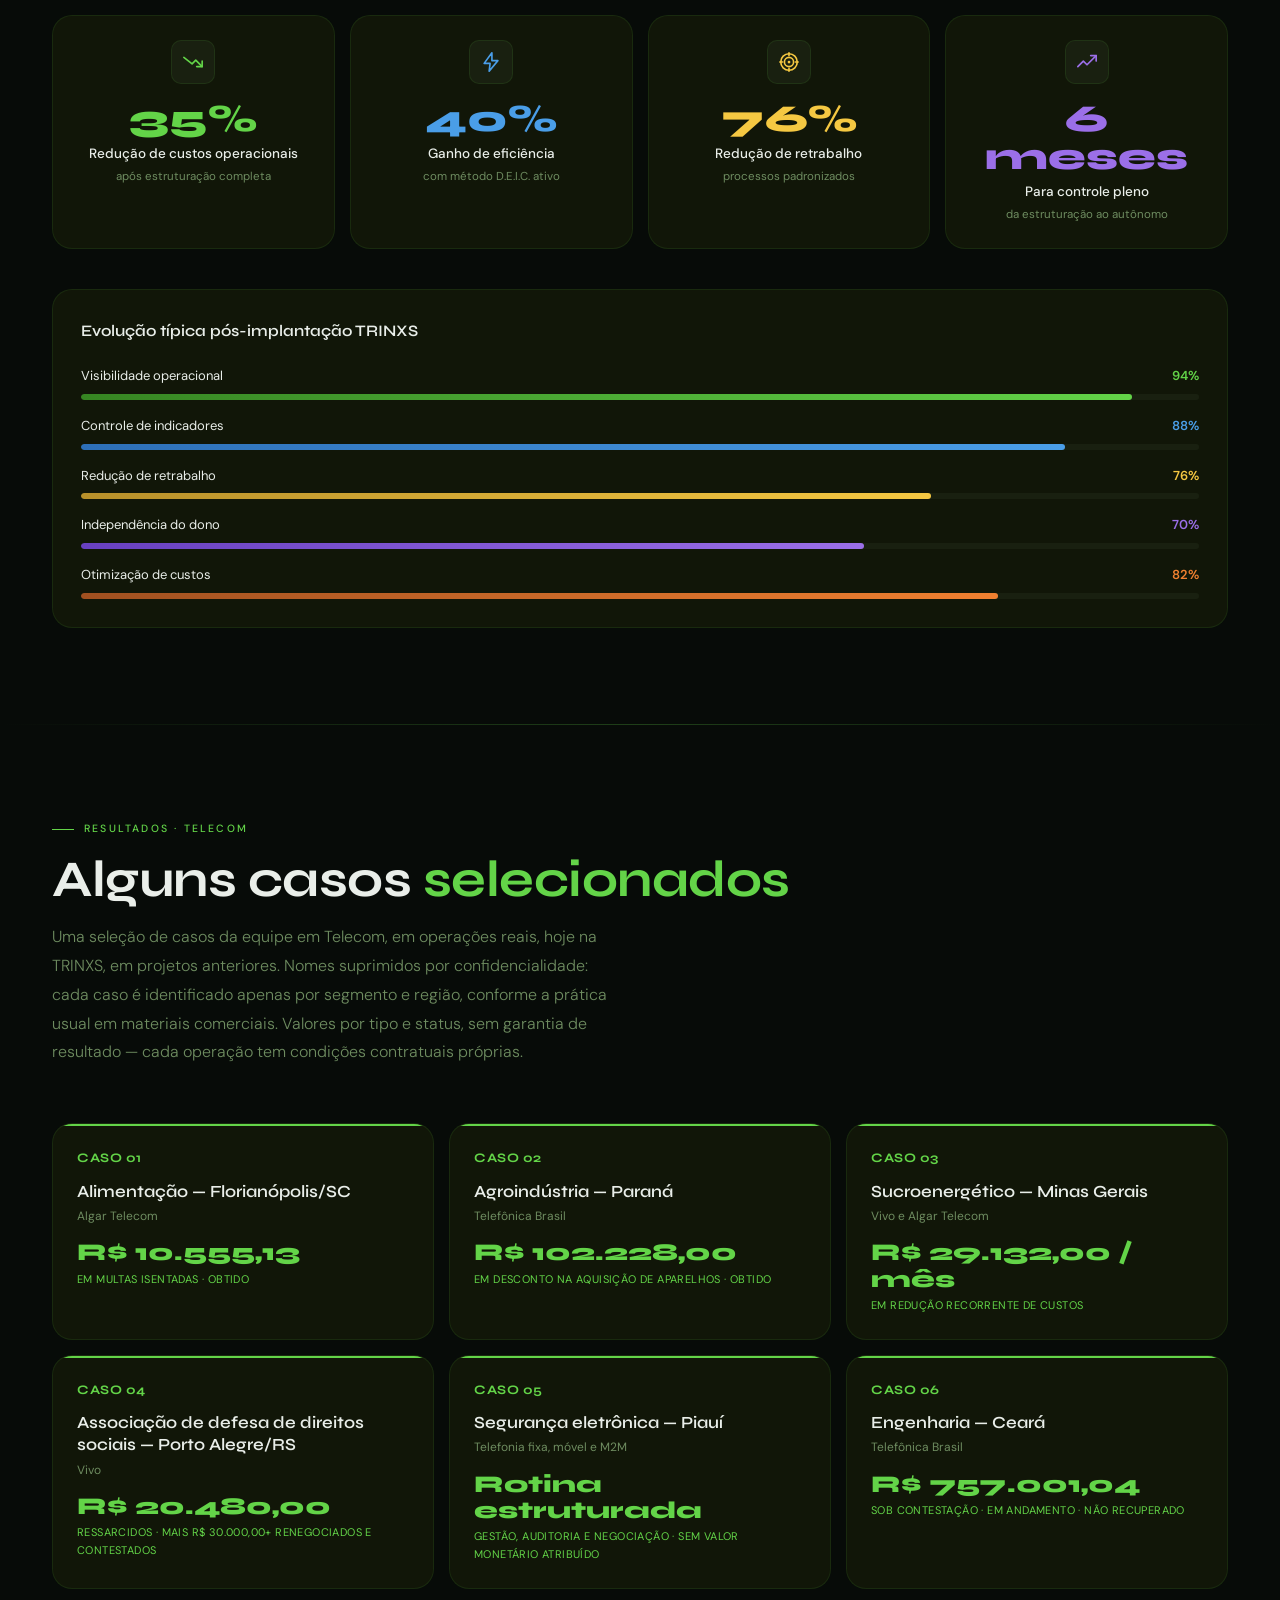
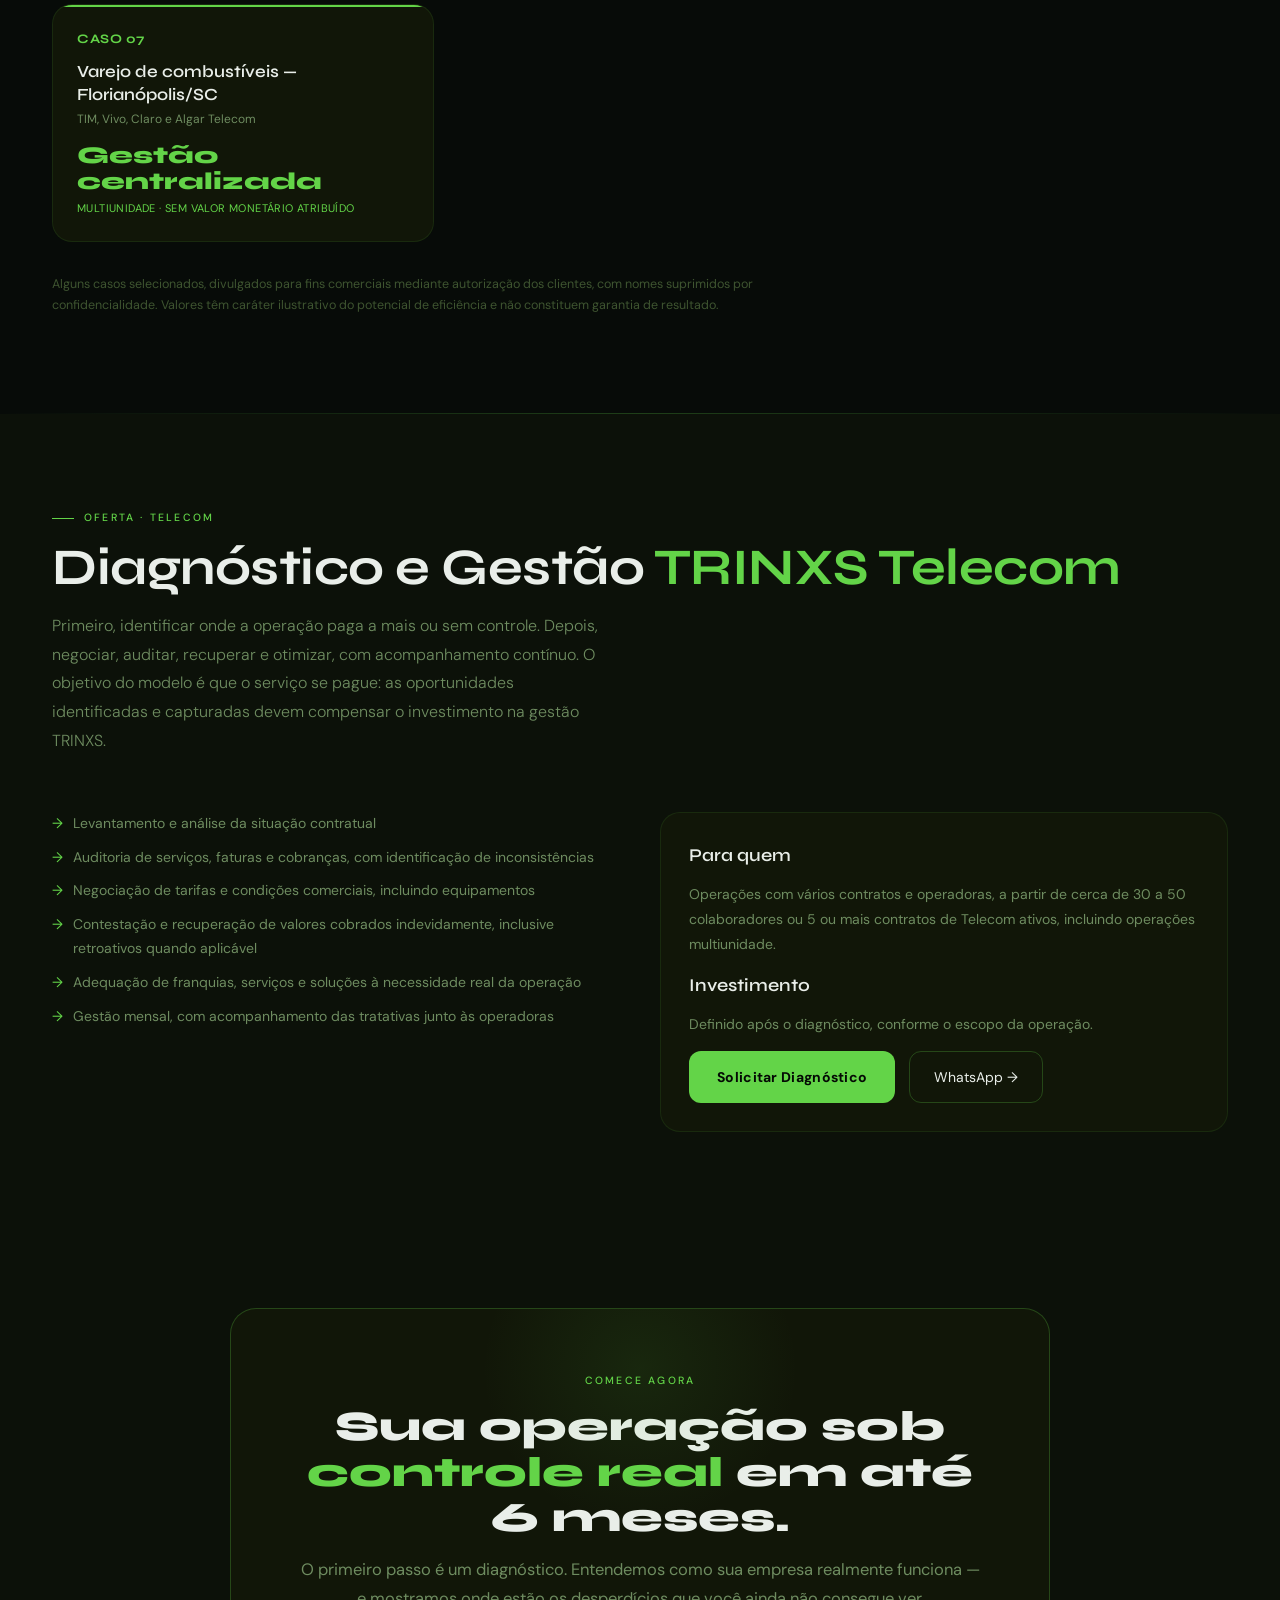
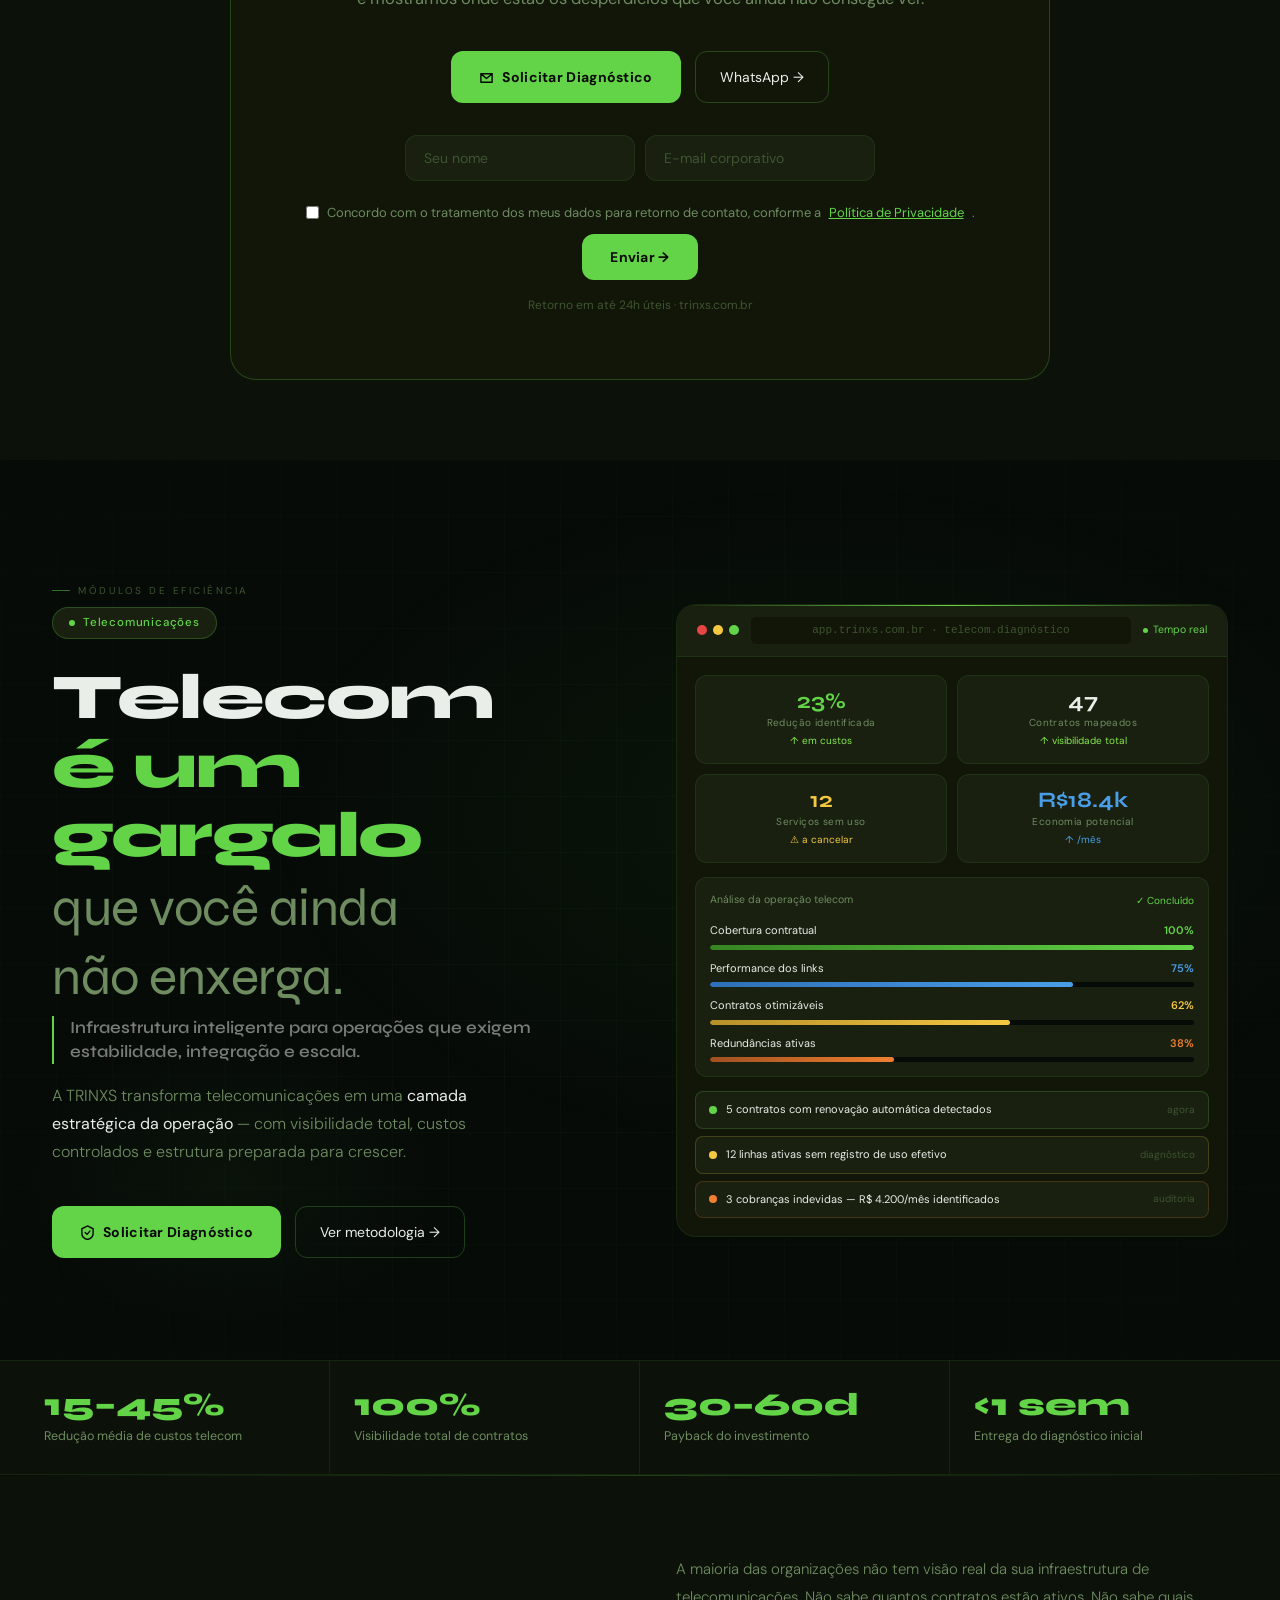
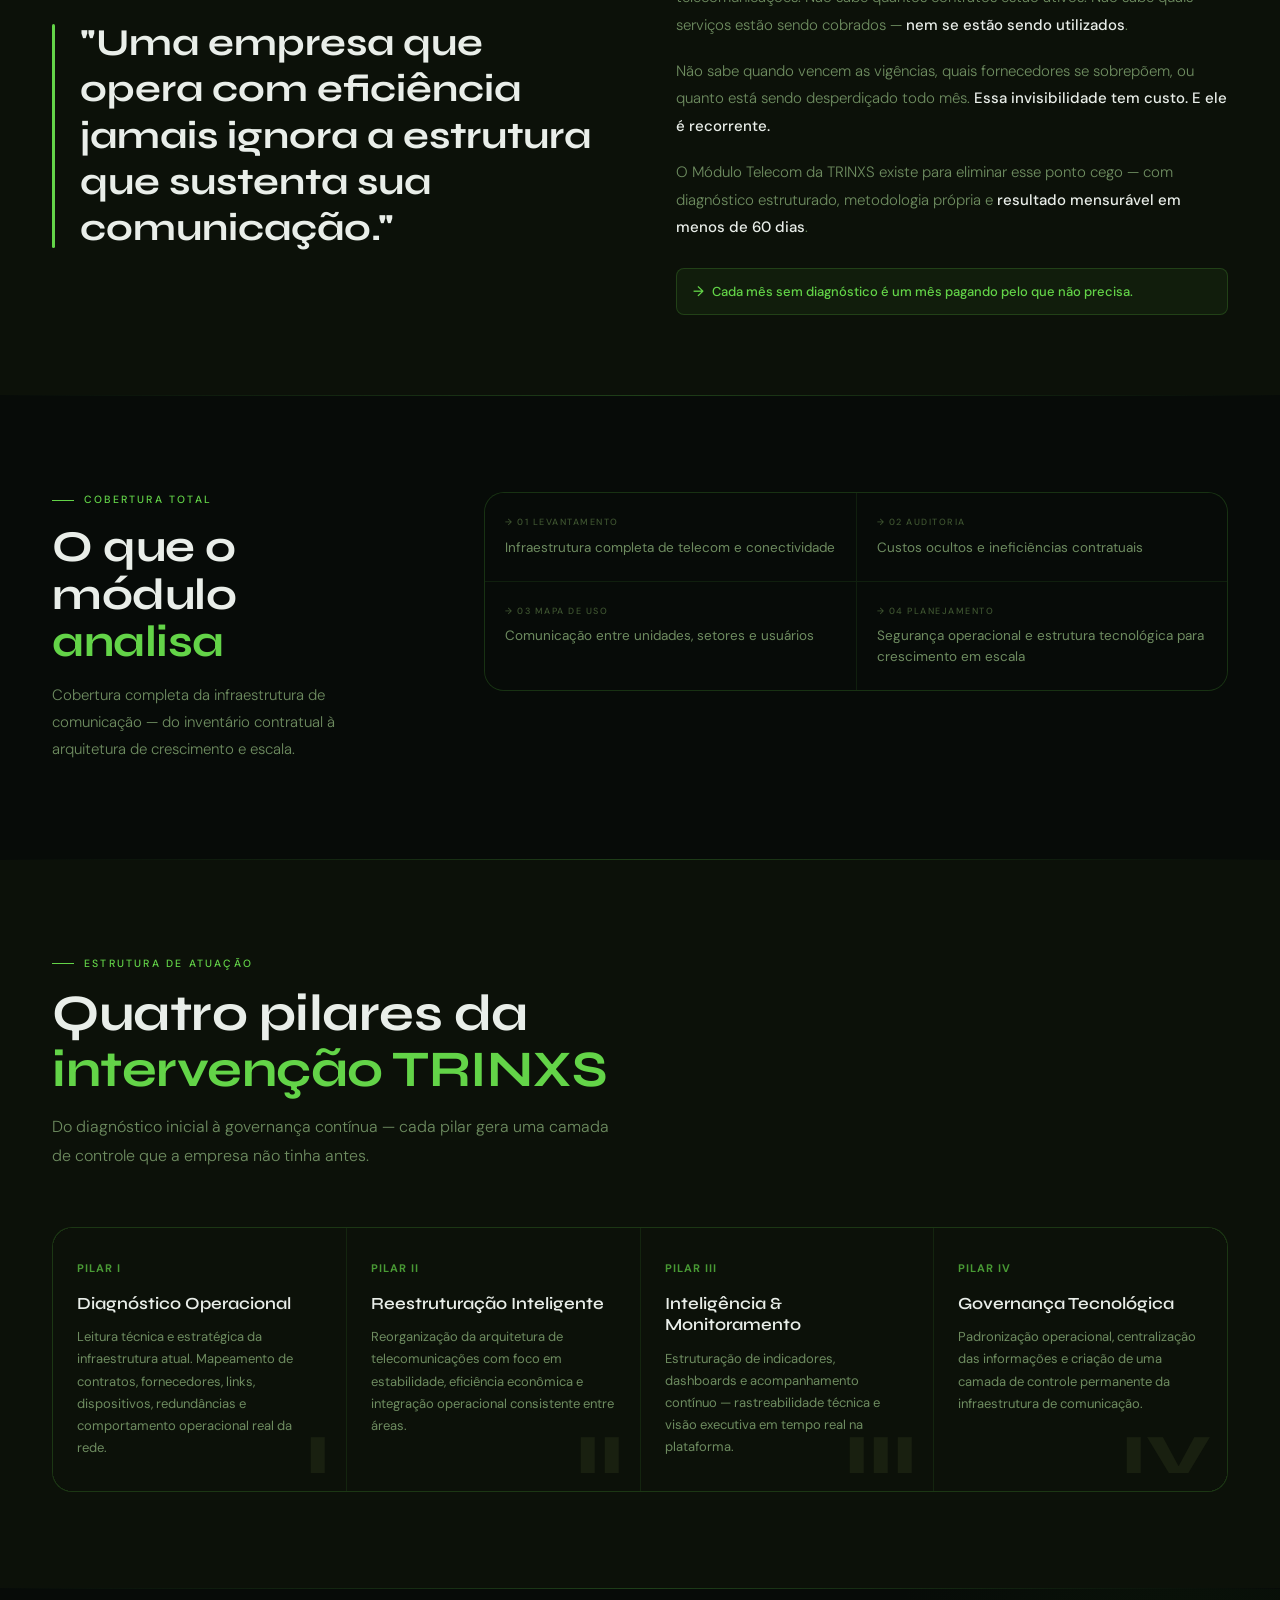
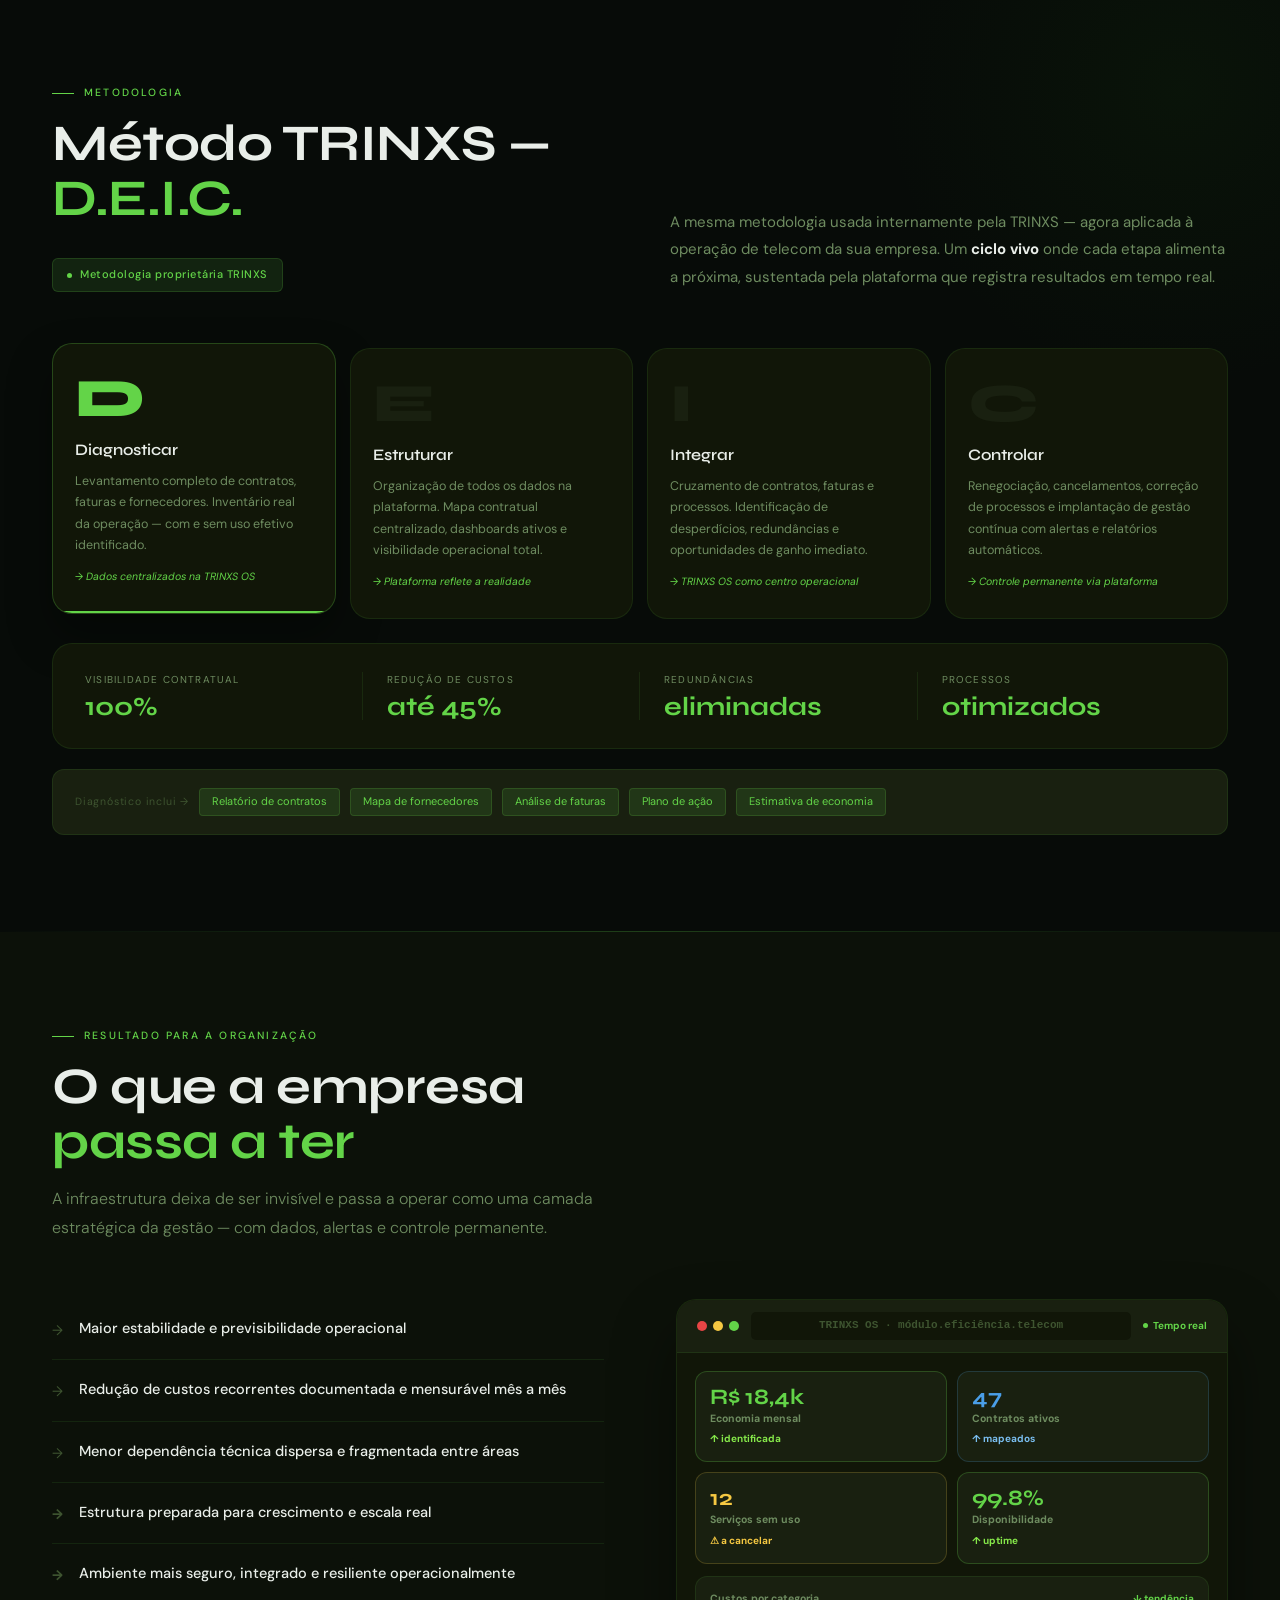
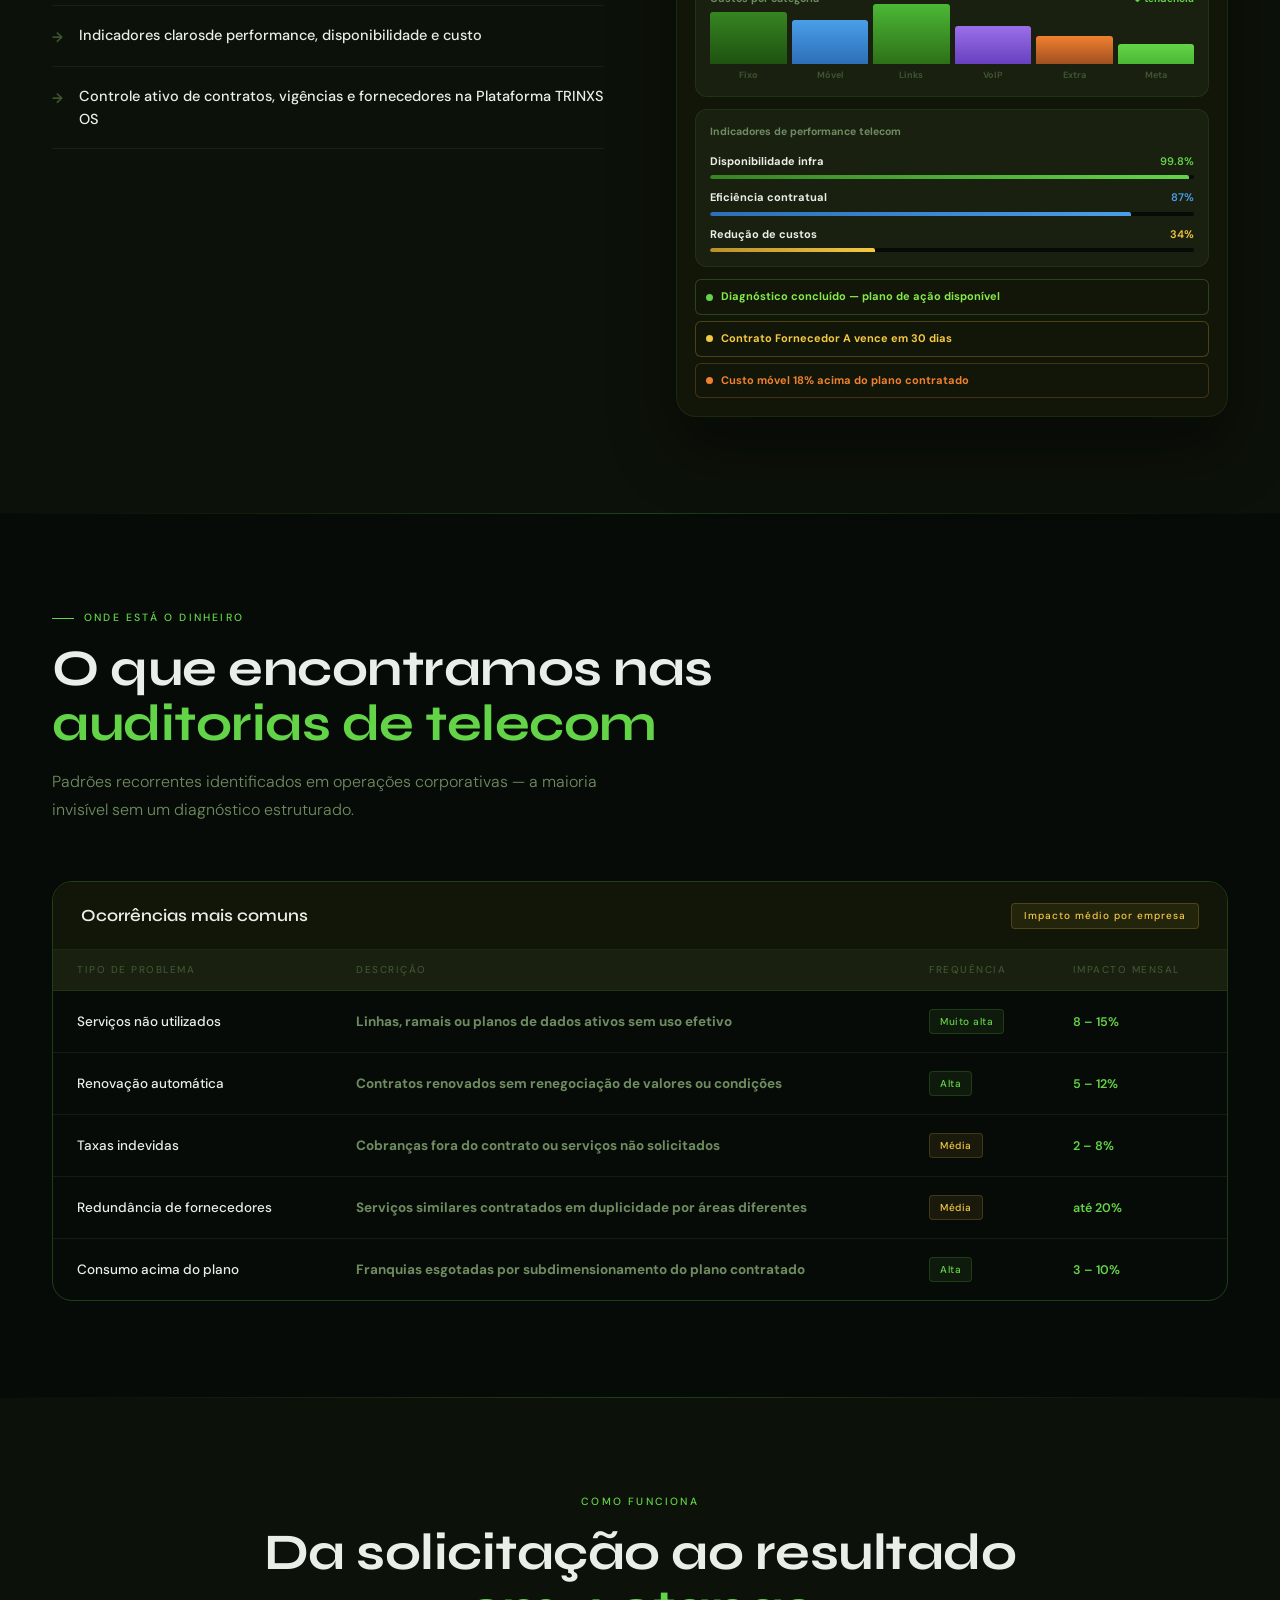
==== commit bd538c09: "Cases mais limpos: apenas segmento e regiao, nomes suprimidos por confidencialidade, alguns casos se" ====
--- a/index.html
+++ b/index.html
@@ -705,8 +705,7 @@
 .res-name{font-family:var(--ff);font-size:17px;font-weight:600;margin-bottom:4px;line-height:1.3}
 .res-op{font-size:12px;color:var(--muted);margin-bottom:14px}
 .res-v{font-family:var(--ff);font-size:24px;font-weight:800;color:var(--g);line-height:1.1;margin-bottom:4px}
-.res-tag{font-size:11px;color:var(--g);letter-spacing:.4px;margin-bottom:12px}
-.res-desc{font-size:13.5px;color:var(--muted);line-height:1.7}
+.res-tag{font-size:11px;color:var(--g);letter-spacing:.4px}
 .res-note{font-size:12.5px;color:var(--dim);line-height:1.7;margin-top:32px;max-width:760px}
 #oferta{background:var(--s1)}
 .of-grid{display:grid;grid-template-columns:1fr 1fr;gap:40px;margin-top:40px;align-items:start}
@@ -1118,18 +1117,18 @@
 <section id="resultados">
   <div class="ctr">
     <div class="eyebrow">Resultados · Telecom</div>
-    <h2 class="sh">O que a equipe já capturou em <em>Telecom</em></h2>
-    <p class="lead">Resultados obtidos pela equipe em operações reais, hoje na TRINXS, em projetos anteriores. Nomes de clientes suprimidos. Valores apresentados por tipo e status, sem somar o que não se soma, e sem garantia de resultado — cada operação tem condições contratuais próprias.</p>
+    <h2 class="sh">Alguns casos <em>selecionados</em></h2>
+    <p class="lead">Uma seleção de casos da equipe em Telecom, em operações reais, hoje na TRINXS, em projetos anteriores. Nomes suprimidos por confidencialidade: cada caso é identificado apenas por segmento e região, conforme a prática usual em materiais comerciais. Valores por tipo e status, sem garantia de resultado — cada operação tem condições contratuais próprias.</p>
     <div class="res-grid">
-      <div class="res-card reveal"><div class="res-num">01</div><div class="res-name">Alimentação — Florianópolis/SC</div><div class="res-op">Algar Telecom</div><div class="res-v">R$ 10.555,13</div><div class="res-tag">EM MULTAS ISENTADAS · OBTIDO</div><p class="res-desc">Gestão de obrigações contratuais e multas. Análise contratual e atuação junto à operadora para uma condição comercial mais favorável.</p></div>
-      <div class="res-card reveal"><div class="res-num">02</div><div class="res-name">Agroindústria — Paraná</div><div class="res-op">Telefônica Brasil</div><div class="res-v">R$ 102.228,00</div><div class="res-tag">EM DESCONTO NA AQUISIÇÃO DE APARELHOS · OBTIDO</div><p class="res-desc">Custo de renovação e ampliação de equipamentos. Negociação de condições diferenciadas na aquisição, com economia imediata na contratação.</p></div>
-      <div class="res-card reveal"><div class="res-num">03</div><div class="res-name">Sucroenergético — Minas Gerais</div><div class="res-op">Vivo e Algar Telecom</div><div class="res-v">R$ 29.132,00 / mês</div><div class="res-tag">EM REDUÇÃO RECORRENTE DE CUSTOS</div><p class="res-desc">Contratos e serviços desalinhados com a operação. Renegociação, redução de tarifas, adequação de franquias, links dedicados, M2M, DDR, Microsoft 365 e telefonia móvel.</p></div>
-      <div class="res-card reveal"><div class="res-num">04</div><div class="res-name">Associação de defesa de direitos sociais — Porto Alegre/RS</div><div class="res-op">Vivo</div><div class="res-v">R$ 20.480,00</div><div class="res-tag">RESSARCIDOS · MAIS R$ 30.000,00+ RENEGOCIADOS E CONTESTADOS</div><p class="res-desc">Cobranças fora do contratado. Gestão mensal, auditoria, identificação de inconsistências, contestação de cobrança indevida e acompanhamento até a conclusão.</p></div>
-      <div class="res-card reveal"><div class="res-num">05</div><div class="res-name">Segurança eletrônica — Piauí</div><div class="res-op">Telefonia fixa, móvel e M2M</div><div class="res-v">Rotina estruturada</div><div class="res-tag">GESTÃO, AUDITORIA E NEGOCIAÇÃO · SEM VALOR MONETÁRIO ATRIBUÍDO</div><p class="res-desc">Operação com diferentes tipos de linhas e necessidade recorrente de acompanhamento. Rotina estruturada de auditoria e negociação, com mais controle sobre despesas, serviços e condições comerciais.</p></div>
-      <div class="res-card reveal"><div class="res-num">06</div><div class="res-name">Engenharia — Ceará</div><div class="res-op">Telefônica Brasil</div><div class="res-v">R$ 757.001,04</div><div class="res-tag">SOB CONTESTAÇÃO · EM ANDAMENTO · NÃO RECUPERADO</div><p class="res-desc">Cobranças indevidas retroativas em telefonia móvel. Auditoria, identificação de inconsistências e contestação, com parecer totalmente procedente e processo em andamento.</p></div>
-      <div class="res-card reveal"><div class="res-num">07</div><div class="res-name">Varejo de combustíveis — Florianópolis/SC</div><div class="res-op">TIM, Vivo, Claro e Algar Telecom</div><div class="res-v">Gestão centralizada</div><div class="res-tag">MULTIUNIDADE · SEM VALOR MONETÁRIO ATRIBUÍDO</div><p class="res-desc">Operação distribuída em múltiplas unidades, operadoras, serviços e contratos. Centralização da gestão, negociação de tarifas, auditorias e contestação, com acompanhamento contínuo das condições comerciais.</p></div>
-    </div>
-    <p class="res-note">Resultados divulgados para fins comerciais mediante autorização dos clientes, com nomes suprimidos. Valores têm caráter ilustrativo do potencial de eficiência e não constituem garantia de resultado, pois cada operação possui características contratuais próprias.</p>
+      <div class="res-card reveal"><div class="res-num">CASO 01</div><div class="res-name">Alimentação — Florianópolis/SC</div><div class="res-op">Algar Telecom</div><div class="res-v">R$ 10.555,13</div><div class="res-tag">EM MULTAS ISENTADAS · OBTIDO</div></div>
+      <div class="res-card reveal"><div class="res-num">CASO 02</div><div class="res-name">Agroindústria — Paraná</div><div class="res-op">Telefônica Brasil</div><div class="res-v">R$ 102.228,00</div><div class="res-tag">EM DESCONTO NA AQUISIÇÃO DE APARELHOS · OBTIDO</div></div>
+      <div class="res-card reveal"><div class="res-num">CASO 03</div><div class="res-name">Sucroenergético — Minas Gerais</div><div class="res-op">Vivo e Algar Telecom</div><div class="res-v">R$ 29.132,00 / mês</div><div class="res-tag">EM REDUÇÃO RECORRENTE DE CUSTOS</div></div>
+      <div class="res-card reveal"><div class="res-num">CASO 04</div><div class="res-name">Associação de defesa de direitos sociais — Porto Alegre/RS</div><div class="res-op">Vivo</div><div class="res-v">R$ 20.480,00</div><div class="res-tag">RESSARCIDOS · MAIS R$ 30.000,00+ RENEGOCIADOS E CONTESTADOS</div></div>
+      <div class="res-card reveal"><div class="res-num">CASO 05</div><div class="res-name">Segurança eletrônica — Piauí</div><div class="res-op">Telefonia fixa, móvel e M2M</div><div class="res-v">Rotina estruturada</div><div class="res-tag">GESTÃO, AUDITORIA E NEGOCIAÇÃO · SEM VALOR MONETÁRIO ATRIBUÍDO</div></div>
+      <div class="res-card reveal"><div class="res-num">CASO 06</div><div class="res-name">Engenharia — Ceará</div><div class="res-op">Telefônica Brasil</div><div class="res-v">R$ 757.001,04</div><div class="res-tag">SOB CONTESTAÇÃO · EM ANDAMENTO · NÃO RECUPERADO</div></div>
+      <div class="res-card reveal"><div class="res-num">CASO 07</div><div class="res-name">Varejo de combustíveis — Florianópolis/SC</div><div class="res-op">TIM, Vivo, Claro e Algar Telecom</div><div class="res-v">Gestão centralizada</div><div class="res-tag">MULTIUNIDADE · SEM VALOR MONETÁRIO ATRIBUÍDO</div></div>
+    </div>
+    <p class="res-note">Alguns casos selecionados, divulgados para fins comerciais mediante autorização dos clientes, com nomes suprimidos por confidencialidade. Valores têm caráter ilustrativo do potencial de eficiência e não constituem garantia de resultado.</p>
   </div>
 </section>
 
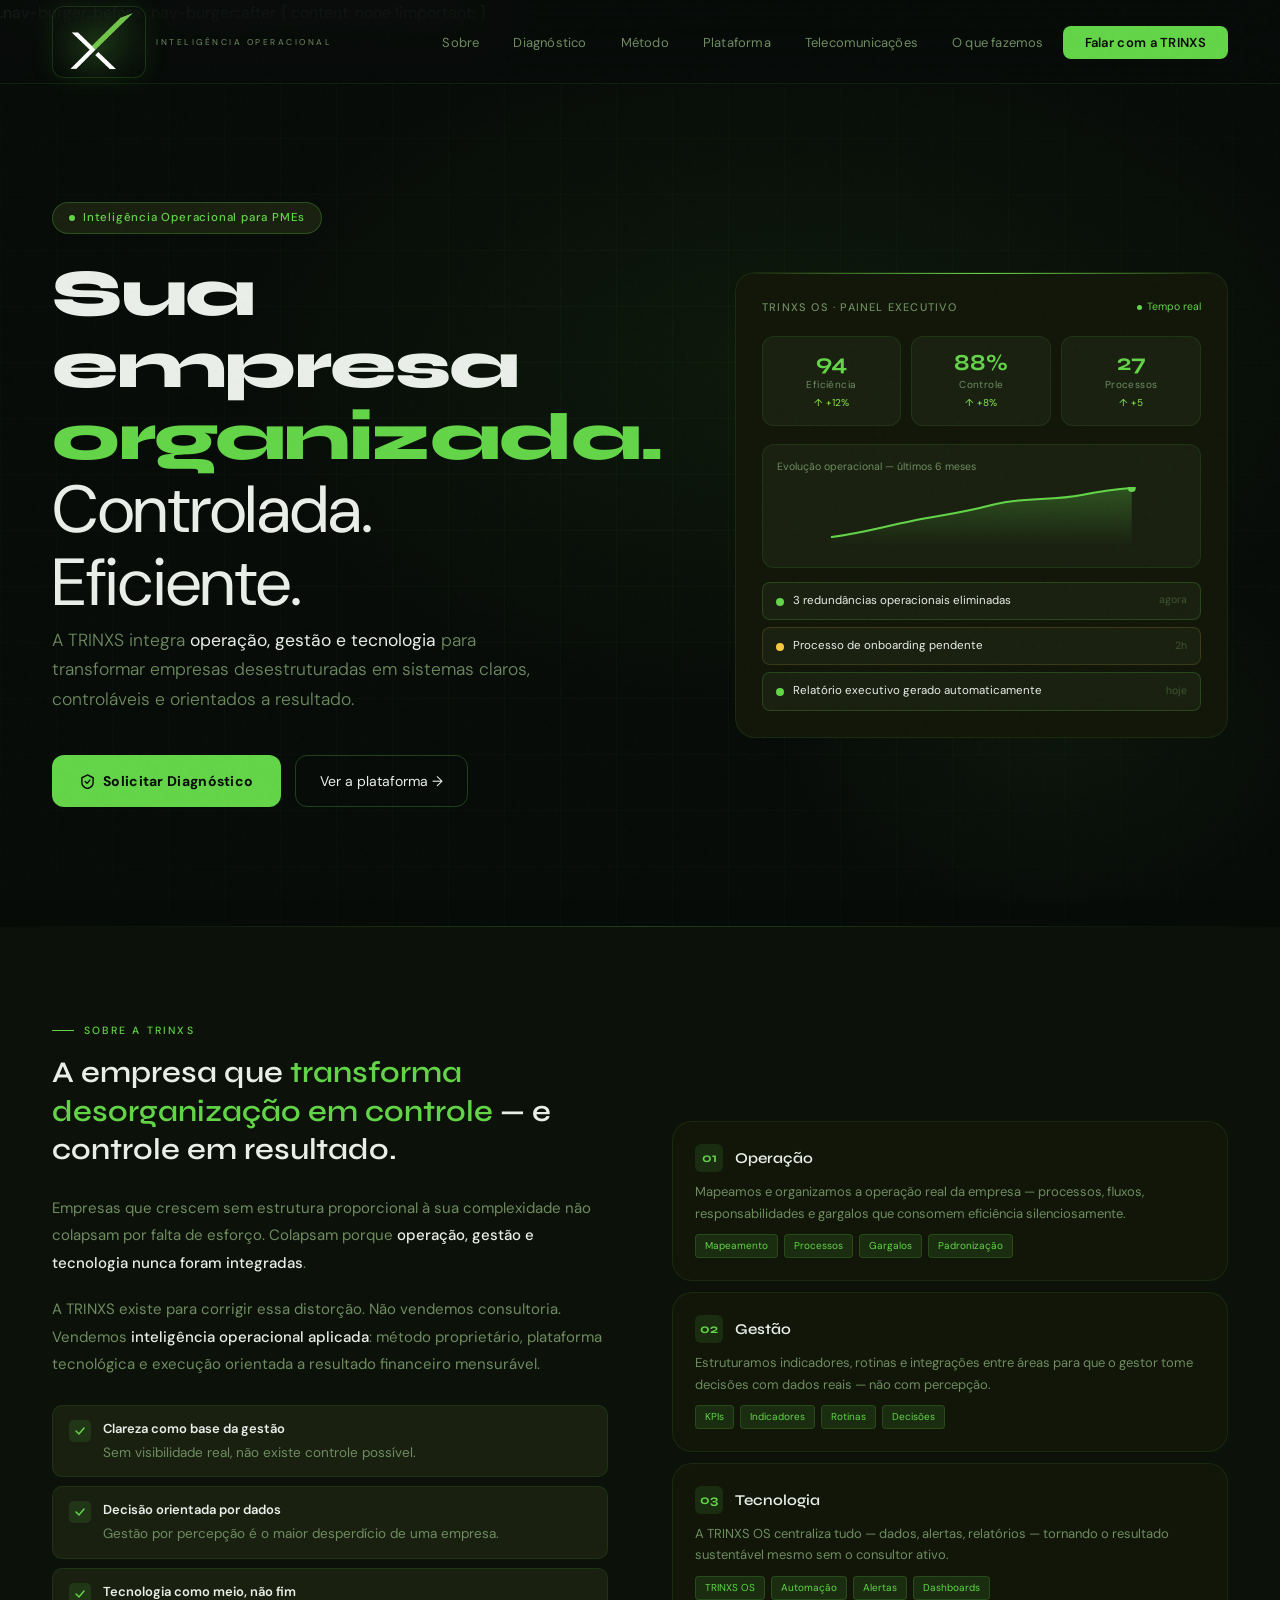
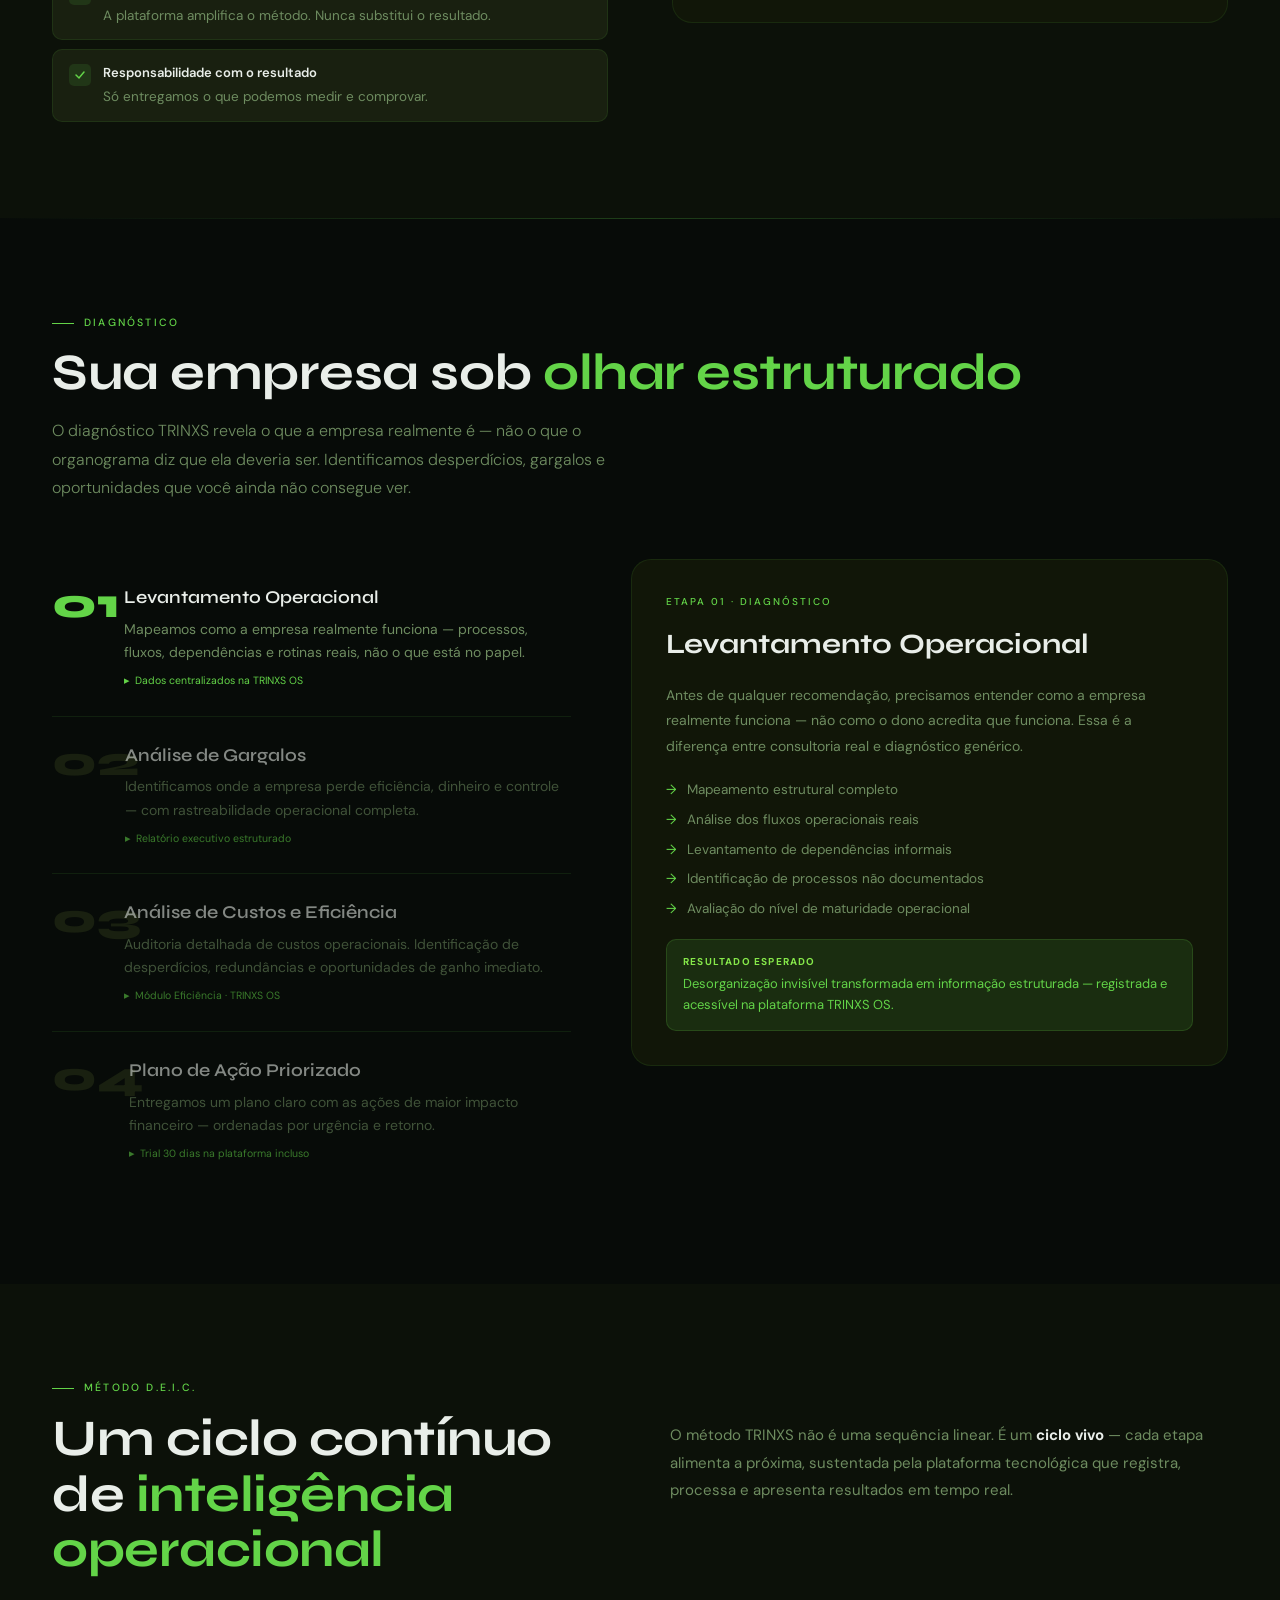
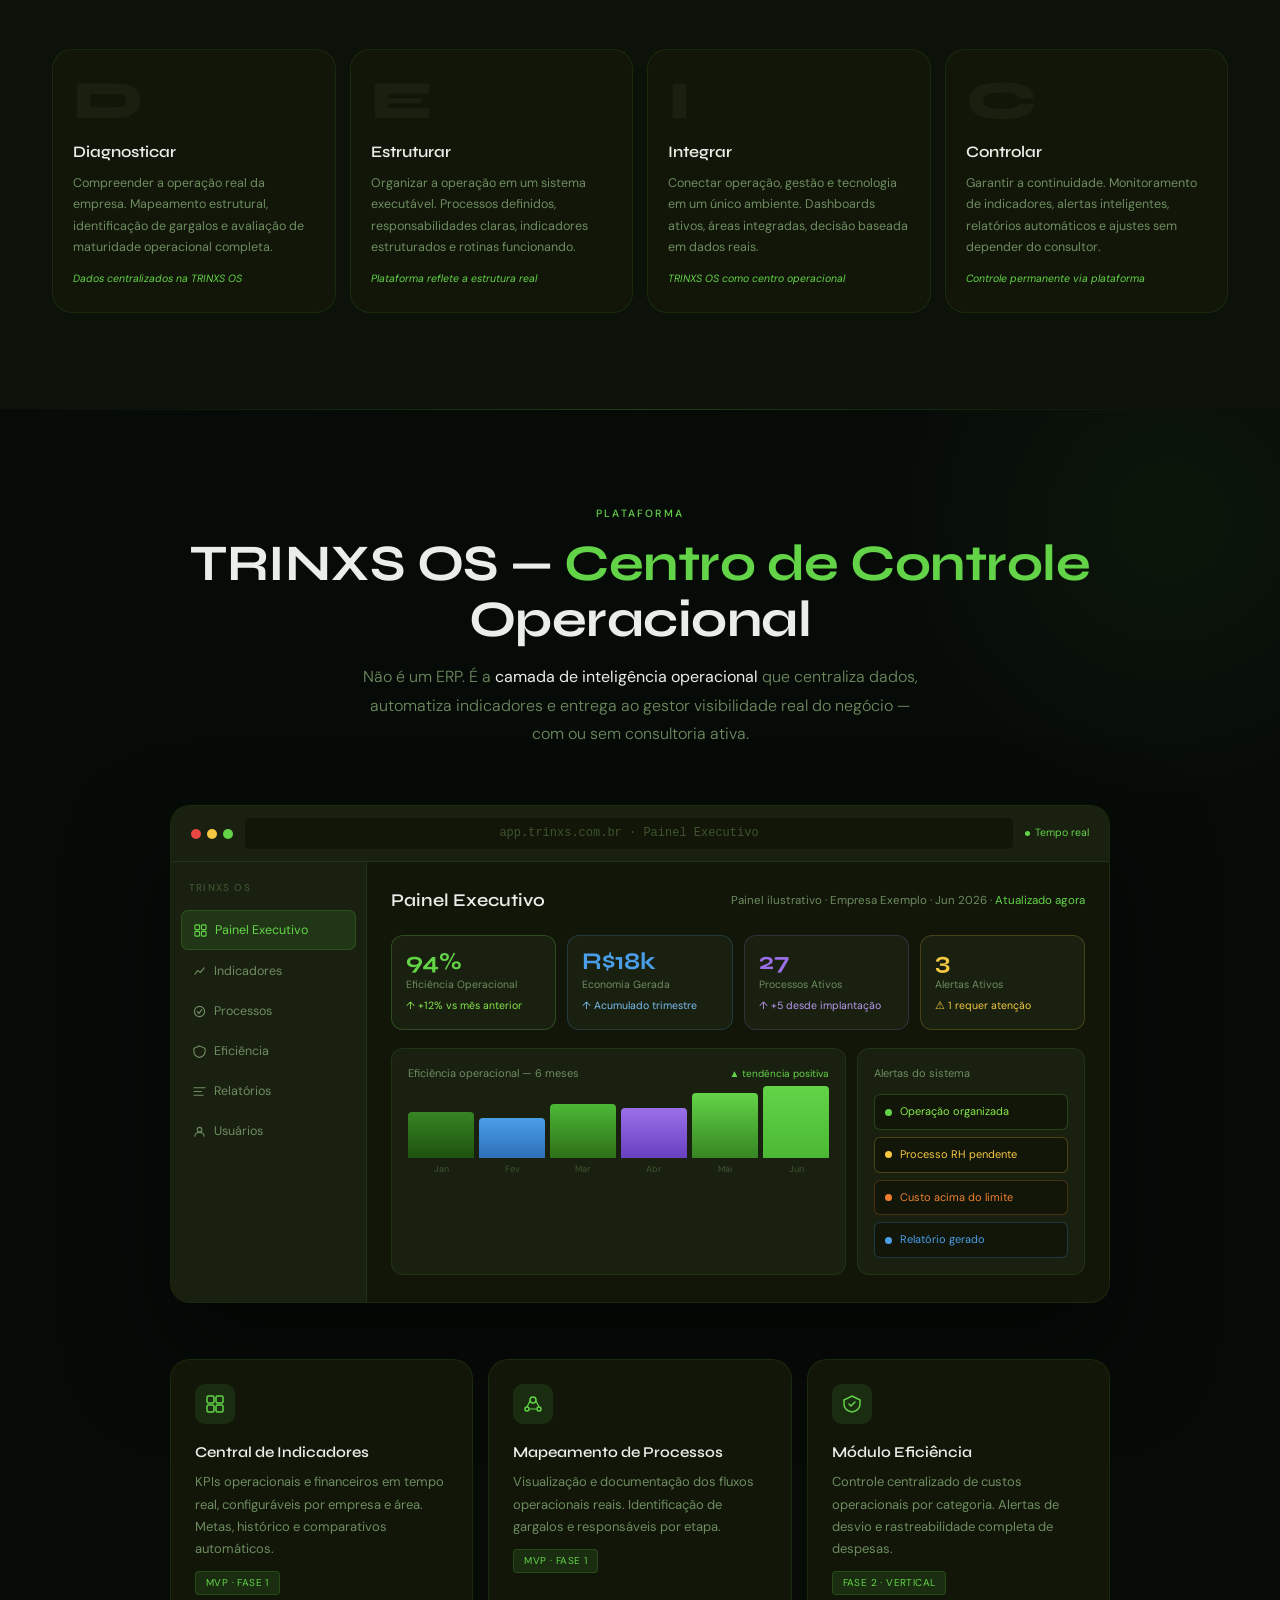
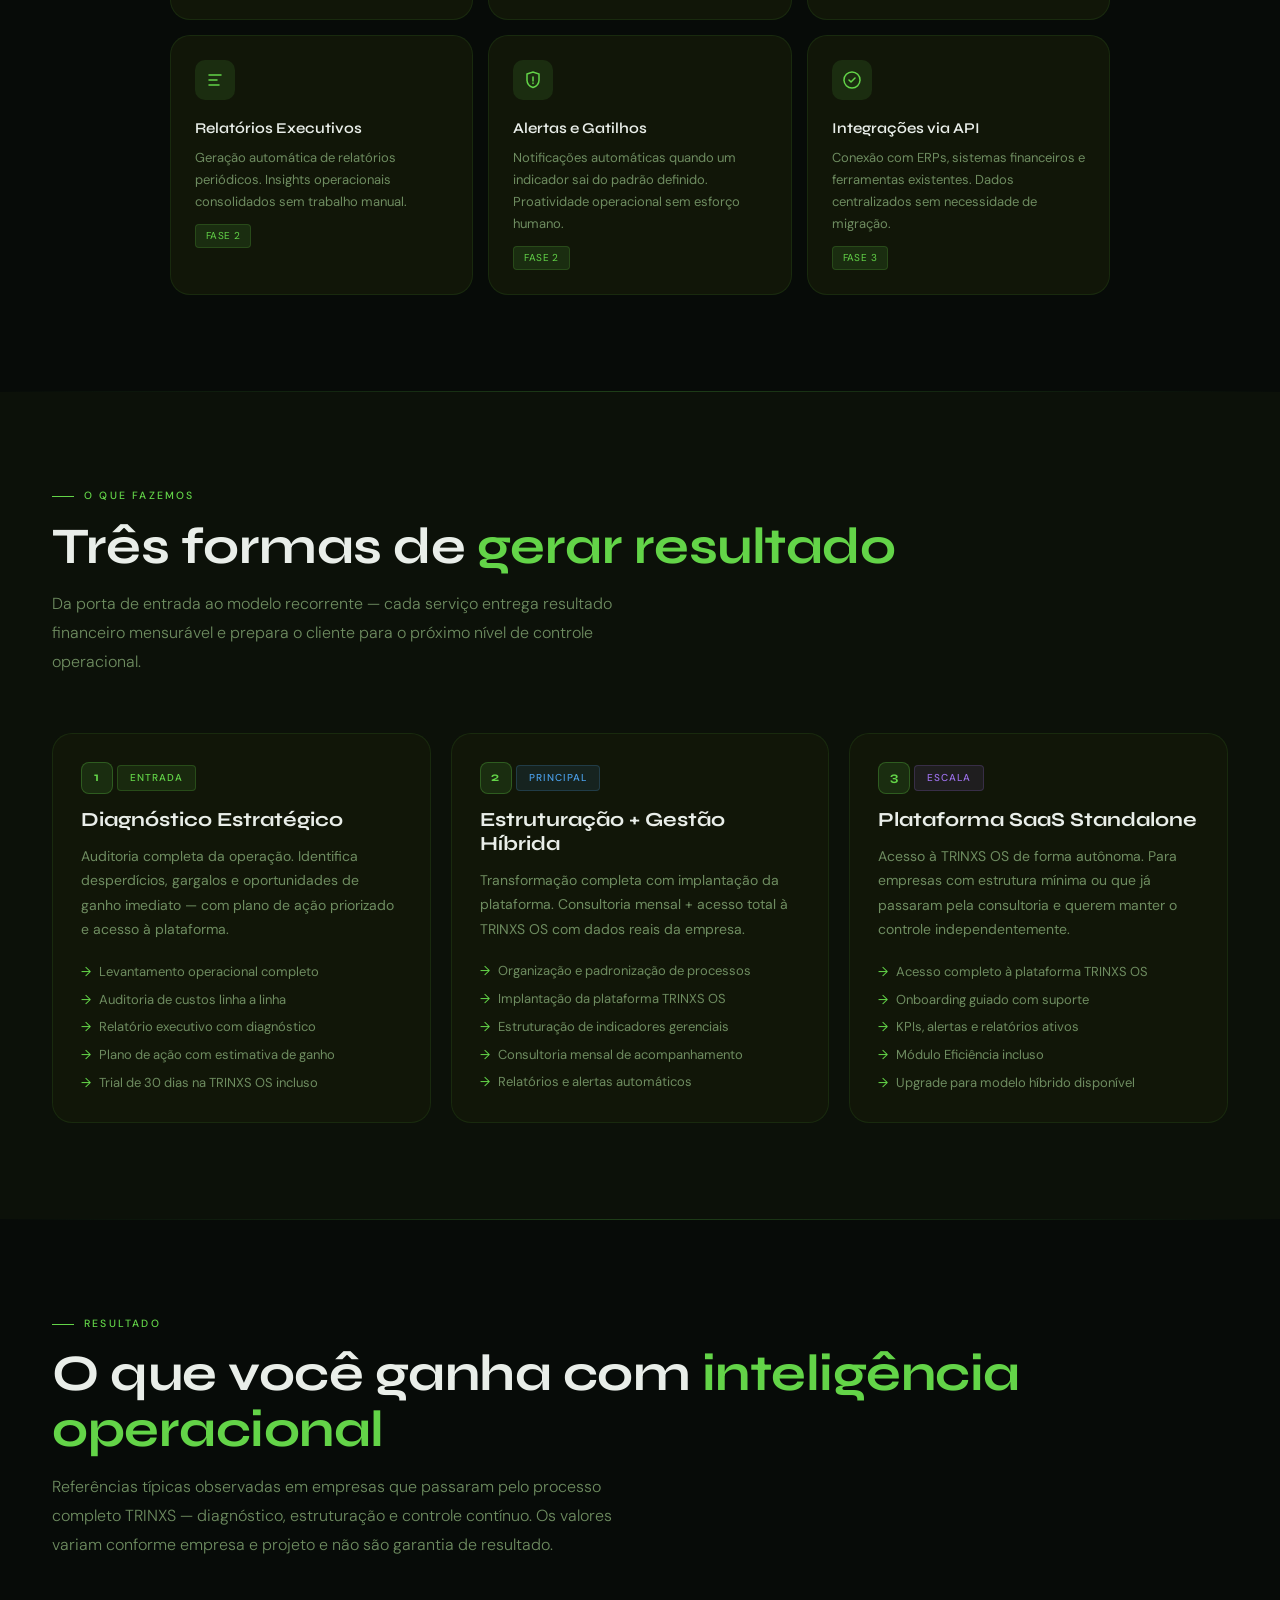
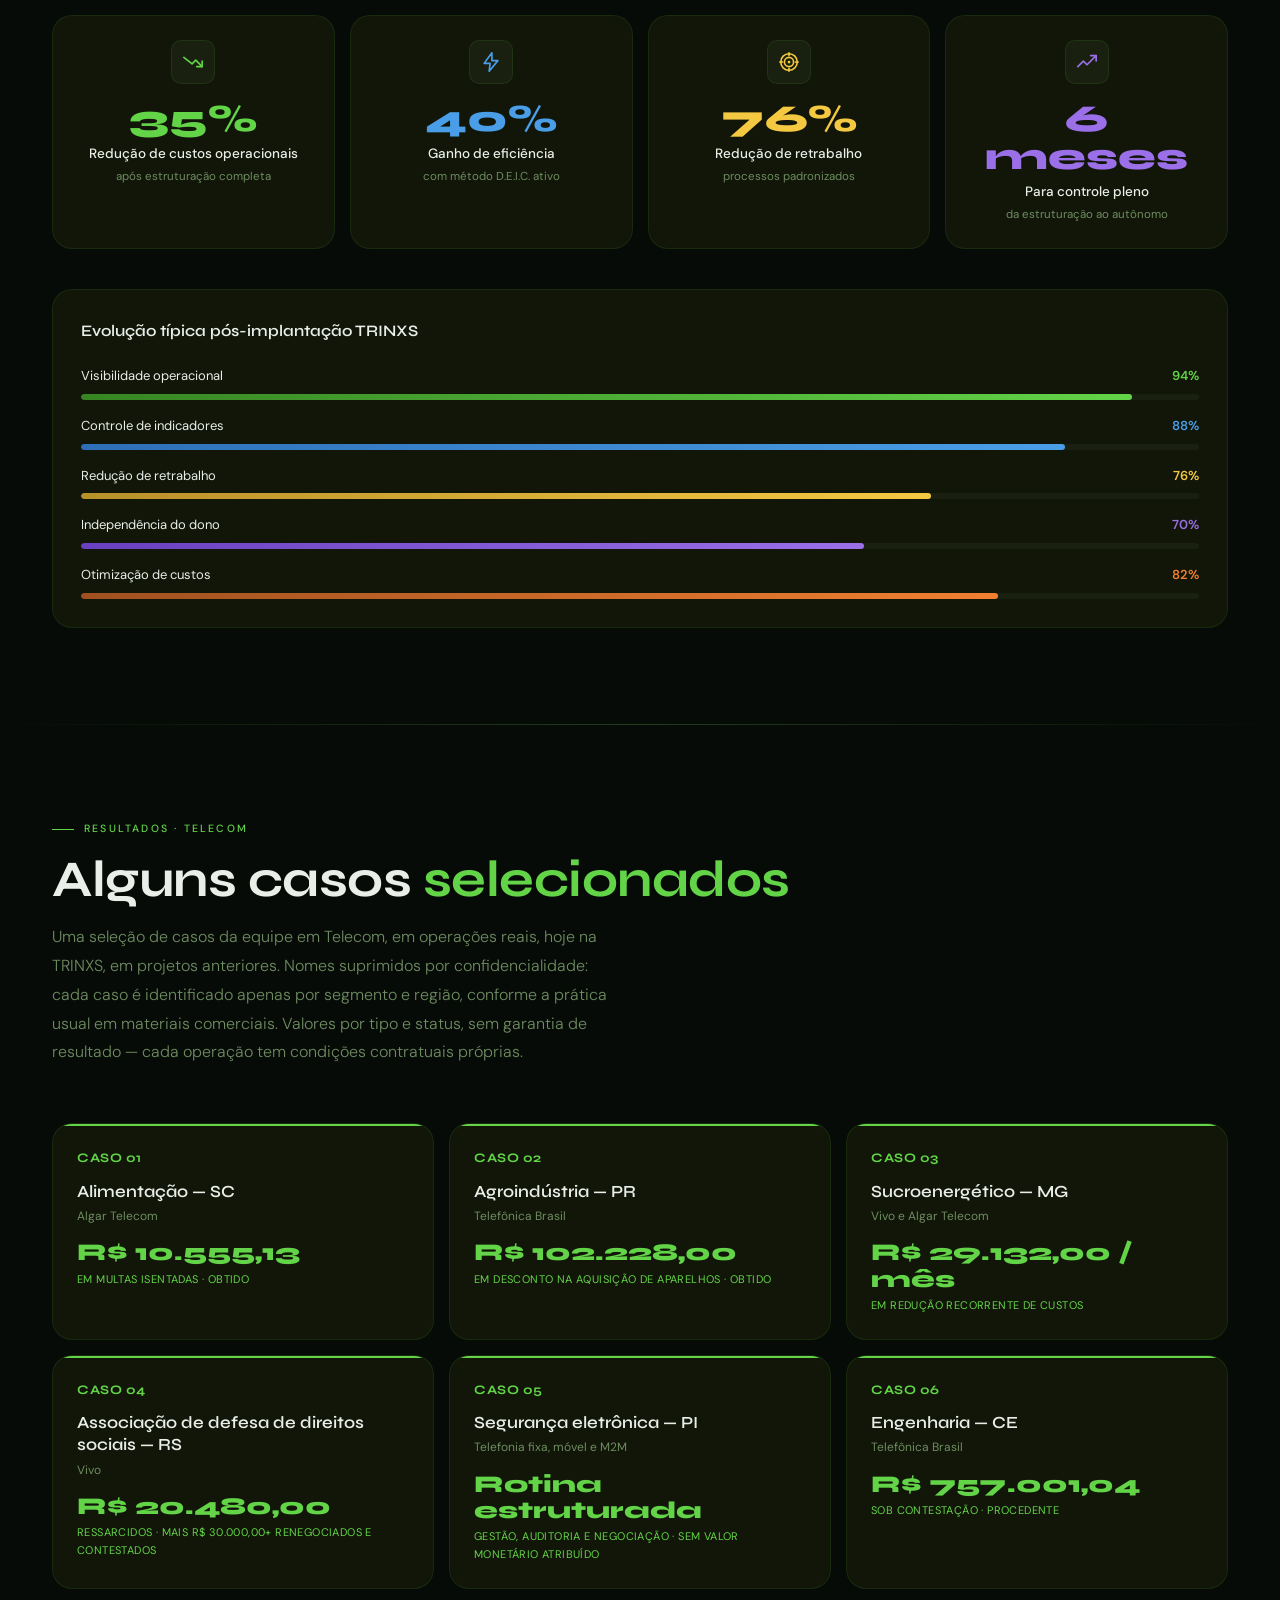
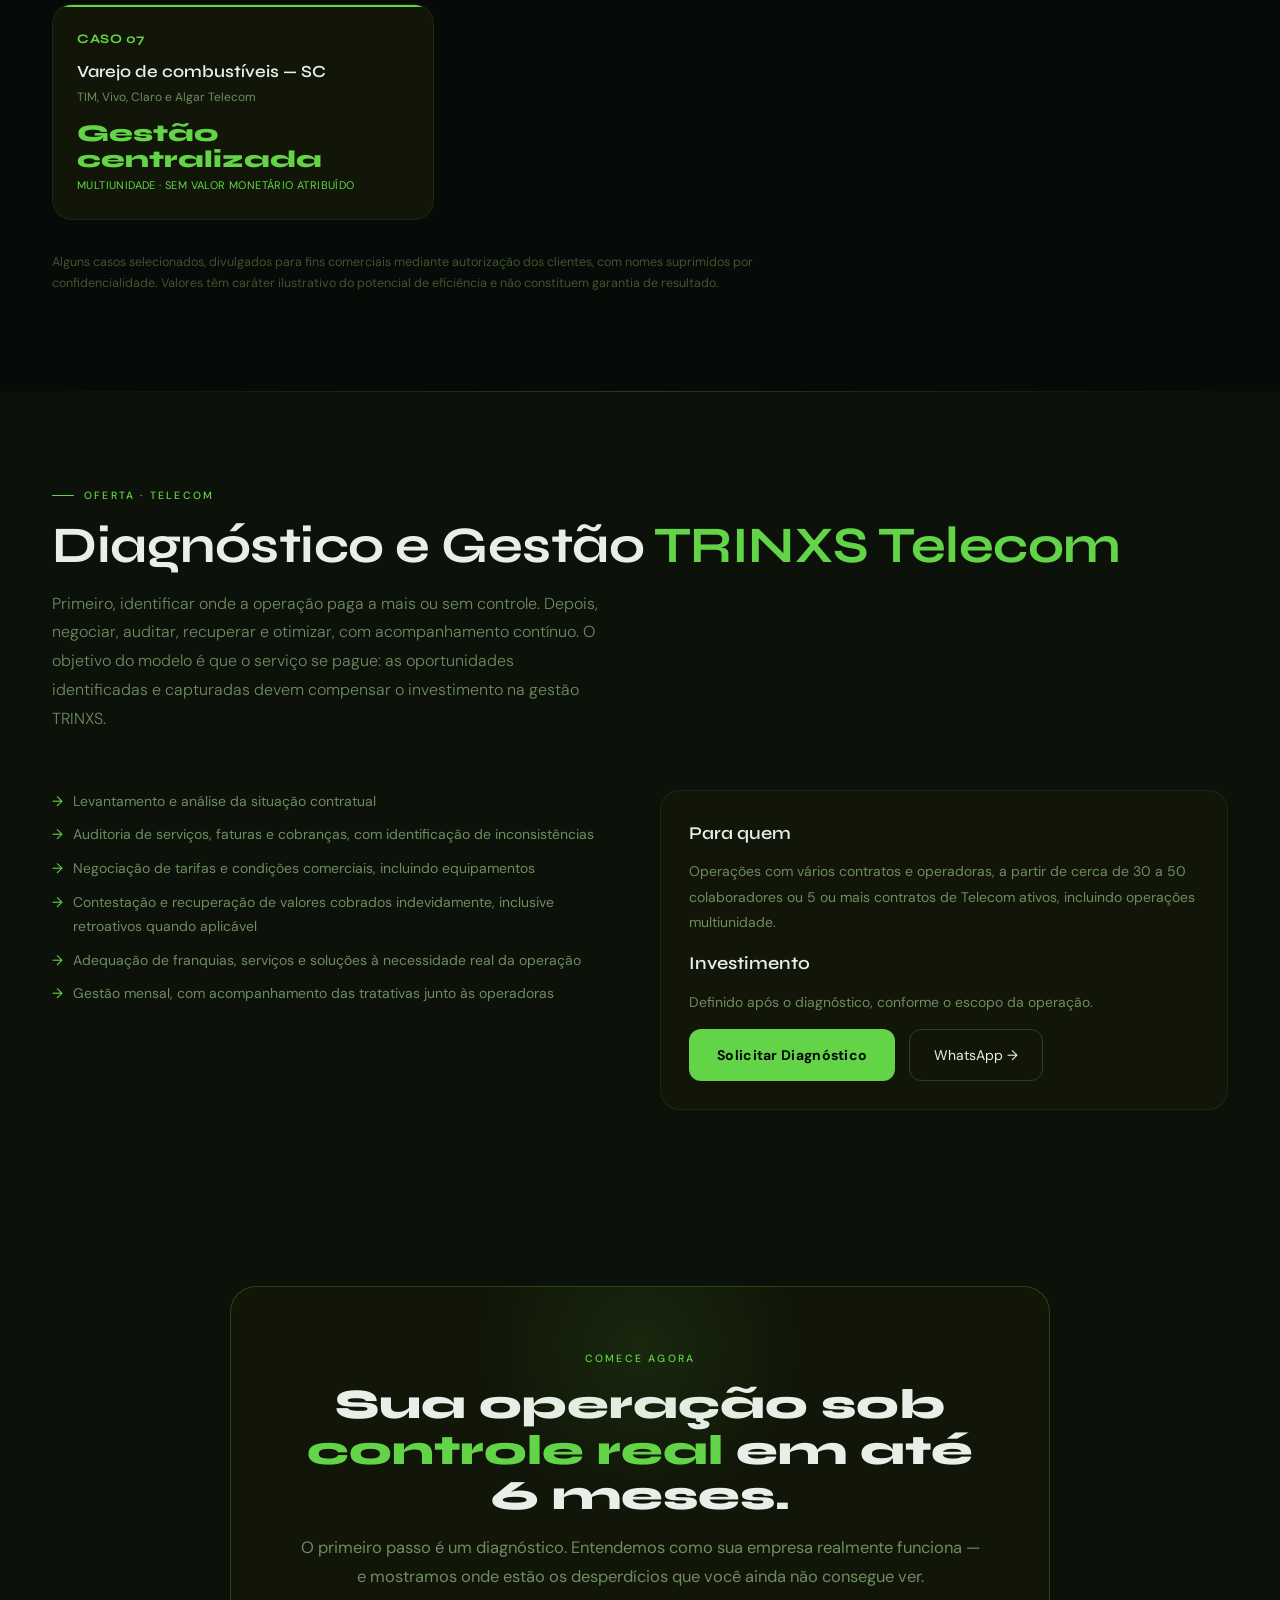
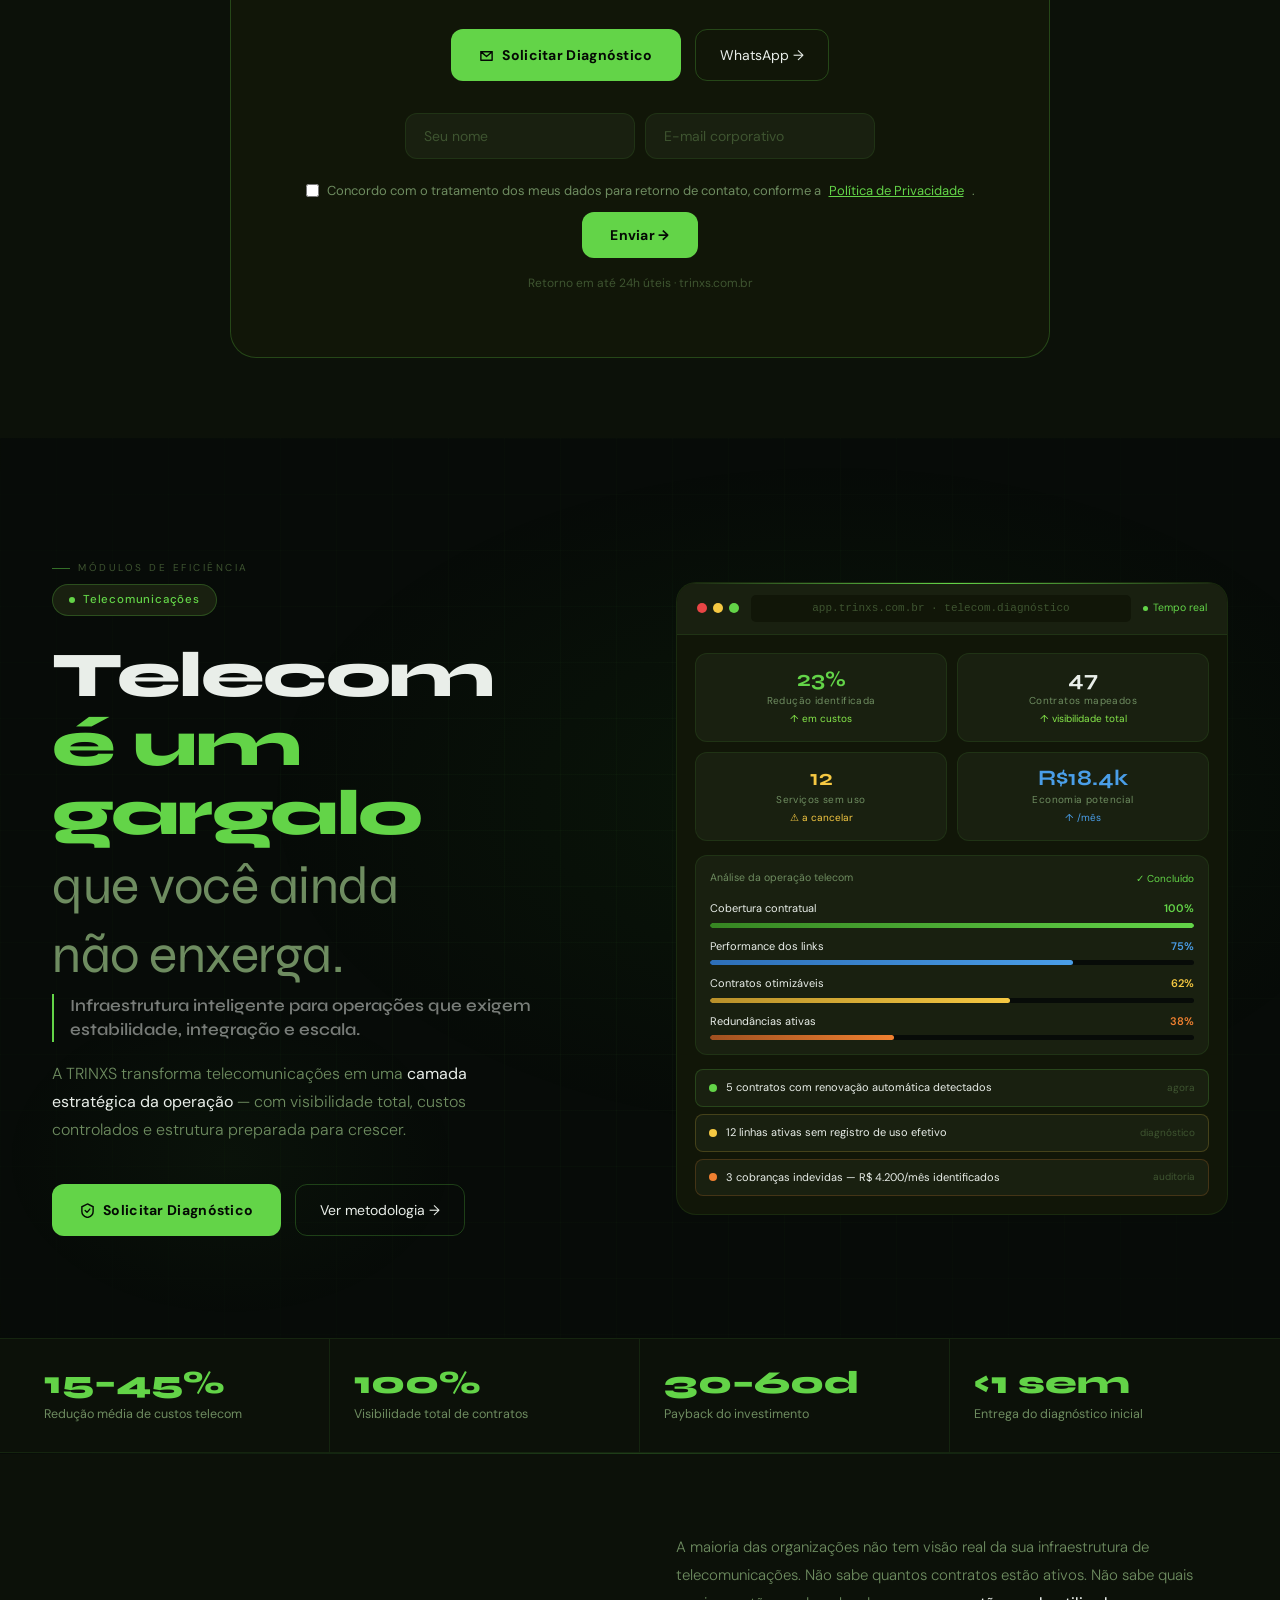
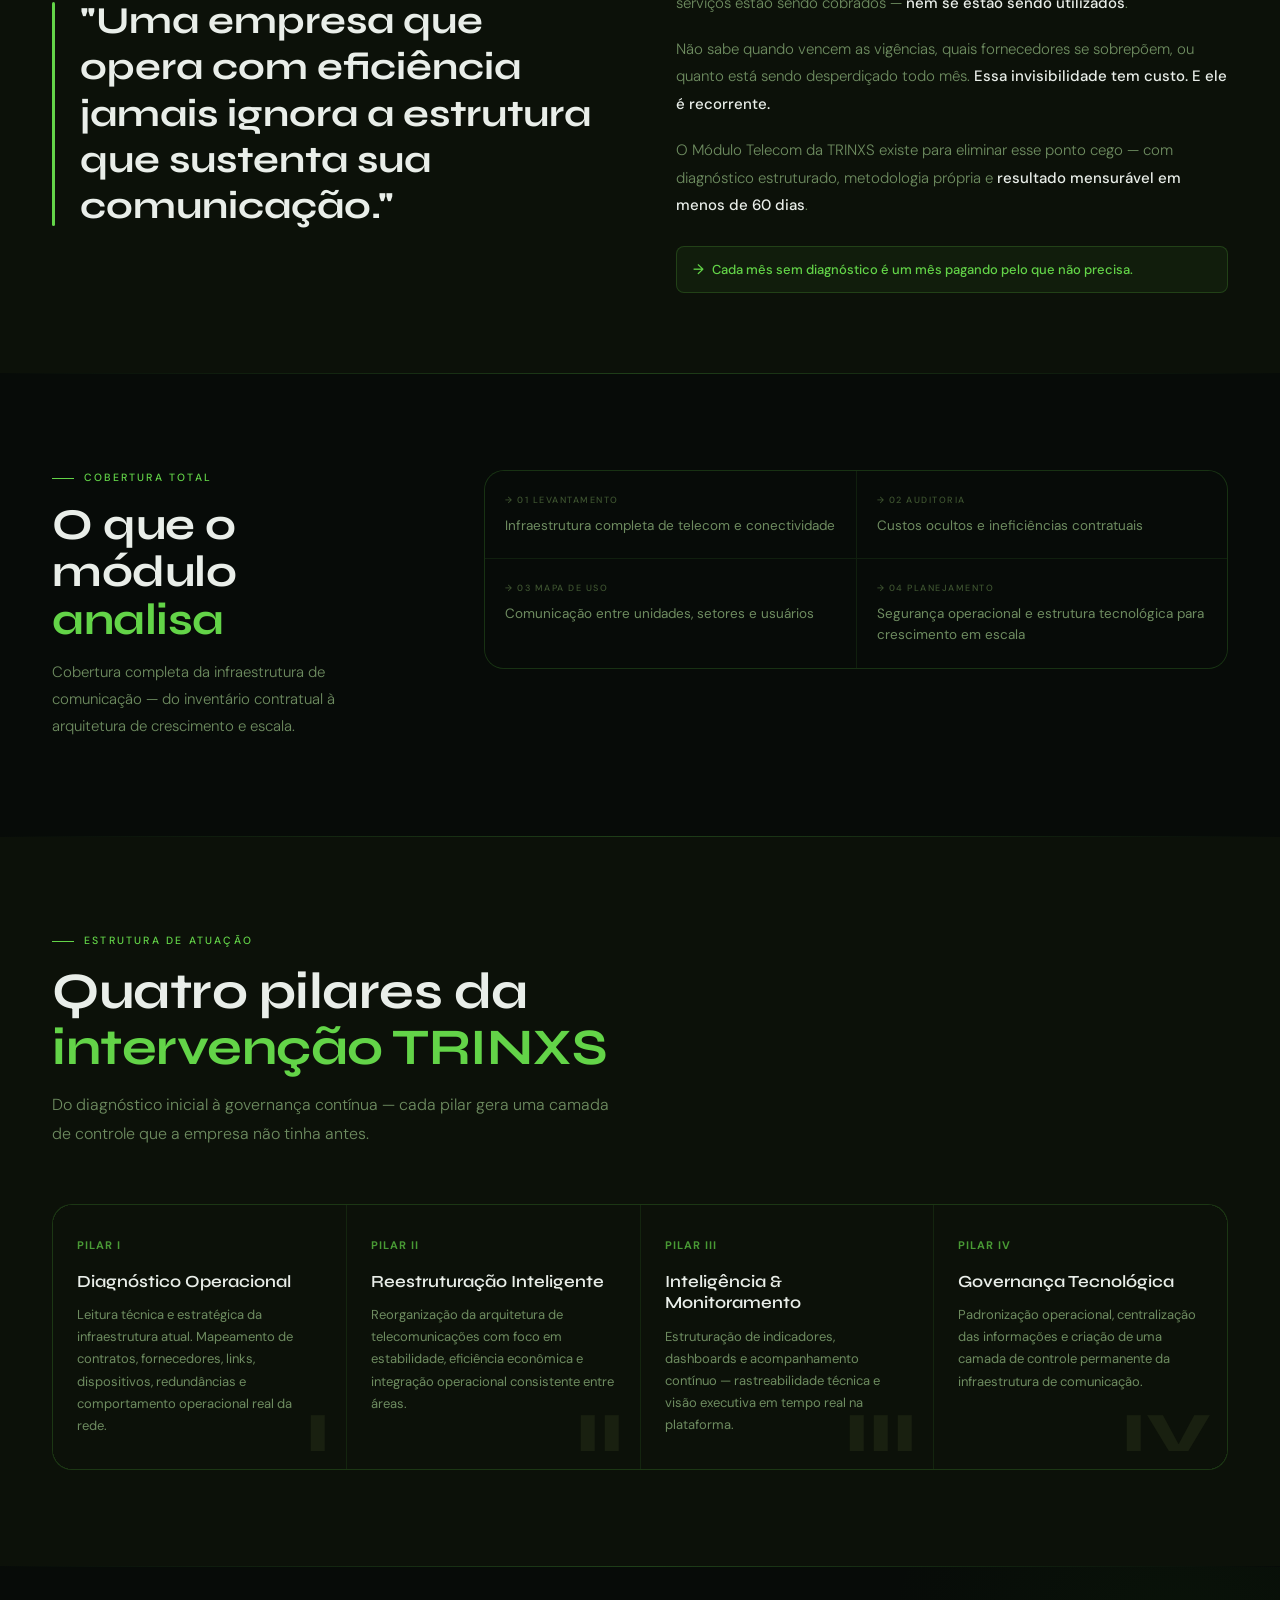
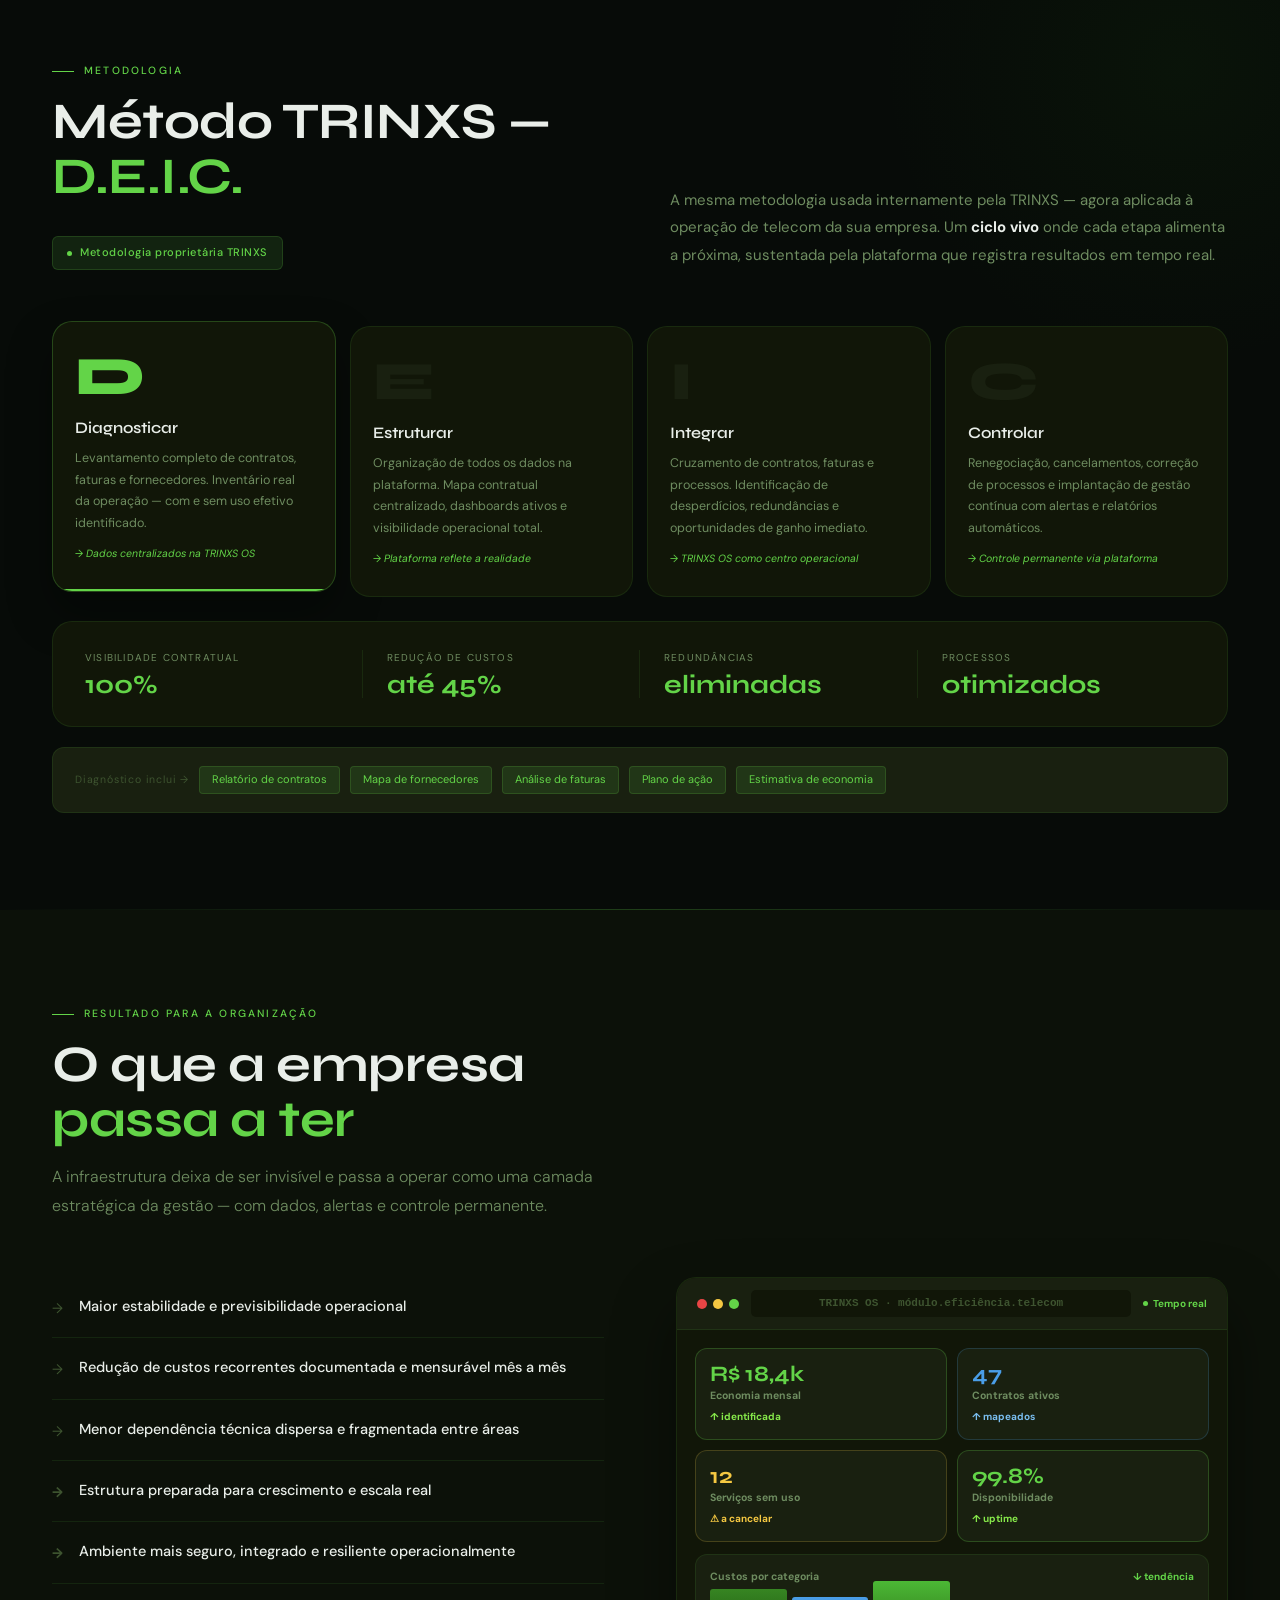
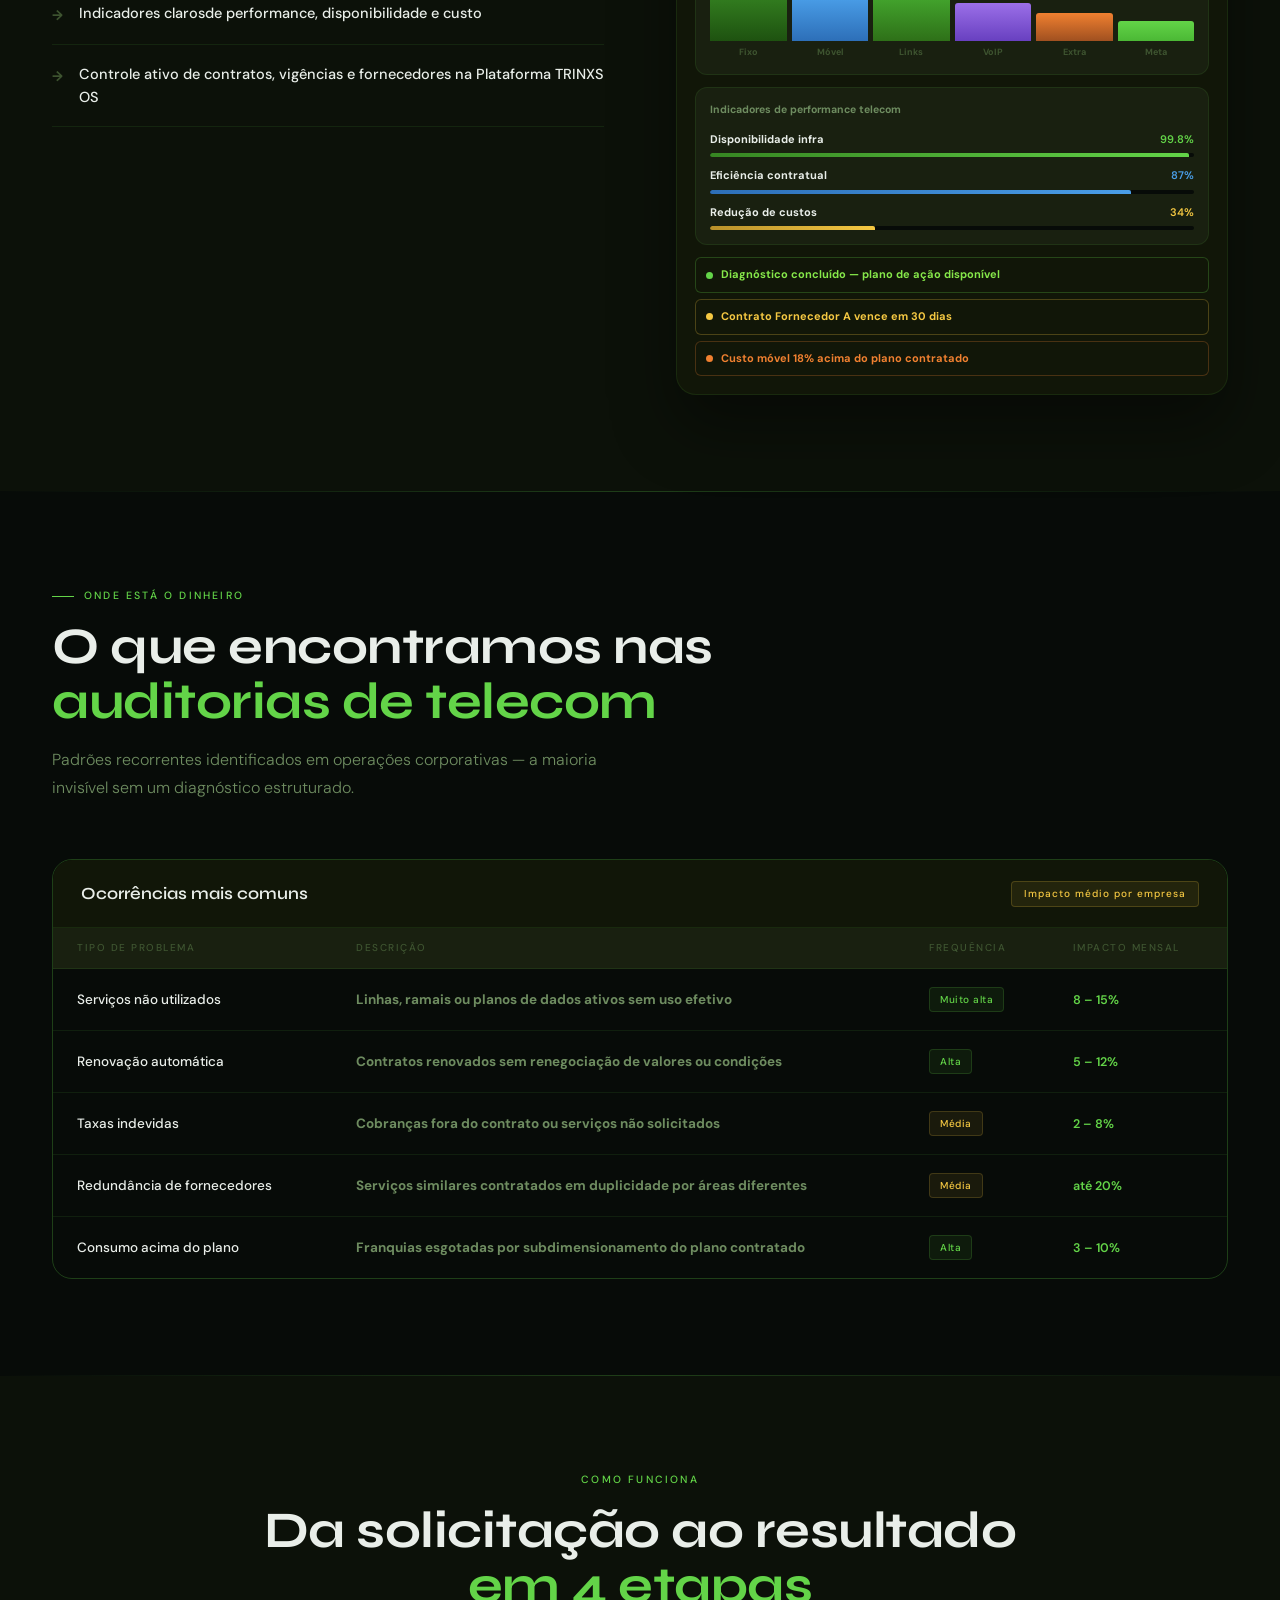
==== commit eb895658: "Cases: localidades padronizadas somente por estado; caso 06 com status procedente" ====
--- a/index.html
+++ b/index.html
@@ -1120,13 +1120,13 @@
     <h2 class="sh">Alguns casos <em>selecionados</em></h2>
     <p class="lead">Uma seleção de casos da equipe em Telecom, em operações reais, hoje na TRINXS, em projetos anteriores. Nomes suprimidos por confidencialidade: cada caso é identificado apenas por segmento e região, conforme a prática usual em materiais comerciais. Valores por tipo e status, sem garantia de resultado — cada operação tem condições contratuais próprias.</p>
     <div class="res-grid">
-      <div class="res-card reveal"><div class="res-num">CASO 01</div><div class="res-name">Alimentação — Florianópolis/SC</div><div class="res-op">Algar Telecom</div><div class="res-v">R$ 10.555,13</div><div class="res-tag">EM MULTAS ISENTADAS · OBTIDO</div></div>
-      <div class="res-card reveal"><div class="res-num">CASO 02</div><div class="res-name">Agroindústria — Paraná</div><div class="res-op">Telefônica Brasil</div><div class="res-v">R$ 102.228,00</div><div class="res-tag">EM DESCONTO NA AQUISIÇÃO DE APARELHOS · OBTIDO</div></div>
-      <div class="res-card reveal"><div class="res-num">CASO 03</div><div class="res-name">Sucroenergético — Minas Gerais</div><div class="res-op">Vivo e Algar Telecom</div><div class="res-v">R$ 29.132,00 / mês</div><div class="res-tag">EM REDUÇÃO RECORRENTE DE CUSTOS</div></div>
-      <div class="res-card reveal"><div class="res-num">CASO 04</div><div class="res-name">Associação de defesa de direitos sociais — Porto Alegre/RS</div><div class="res-op">Vivo</div><div class="res-v">R$ 20.480,00</div><div class="res-tag">RESSARCIDOS · MAIS R$ 30.000,00+ RENEGOCIADOS E CONTESTADOS</div></div>
-      <div class="res-card reveal"><div class="res-num">CASO 05</div><div class="res-name">Segurança eletrônica — Piauí</div><div class="res-op">Telefonia fixa, móvel e M2M</div><div class="res-v">Rotina estruturada</div><div class="res-tag">GESTÃO, AUDITORIA E NEGOCIAÇÃO · SEM VALOR MONETÁRIO ATRIBUÍDO</div></div>
-      <div class="res-card reveal"><div class="res-num">CASO 06</div><div class="res-name">Engenharia — Ceará</div><div class="res-op">Telefônica Brasil</div><div class="res-v">R$ 757.001,04</div><div class="res-tag">SOB CONTESTAÇÃO · EM ANDAMENTO · NÃO RECUPERADO</div></div>
-      <div class="res-card reveal"><div class="res-num">CASO 07</div><div class="res-name">Varejo de combustíveis — Florianópolis/SC</div><div class="res-op">TIM, Vivo, Claro e Algar Telecom</div><div class="res-v">Gestão centralizada</div><div class="res-tag">MULTIUNIDADE · SEM VALOR MONETÁRIO ATRIBUÍDO</div></div>
+      <div class="res-card reveal"><div class="res-num">CASO 01</div><div class="res-name">Alimentação — SC</div><div class="res-op">Algar Telecom</div><div class="res-v">R$ 10.555,13</div><div class="res-tag">EM MULTAS ISENTADAS · OBTIDO</div></div>
+      <div class="res-card reveal"><div class="res-num">CASO 02</div><div class="res-name">Agroindústria — PR</div><div class="res-op">Telefônica Brasil</div><div class="res-v">R$ 102.228,00</div><div class="res-tag">EM DESCONTO NA AQUISIÇÃO DE APARELHOS · OBTIDO</div></div>
+      <div class="res-card reveal"><div class="res-num">CASO 03</div><div class="res-name">Sucroenergético — MG</div><div class="res-op">Vivo e Algar Telecom</div><div class="res-v">R$ 29.132,00 / mês</div><div class="res-tag">EM REDUÇÃO RECORRENTE DE CUSTOS</div></div>
+      <div class="res-card reveal"><div class="res-num">CASO 04</div><div class="res-name">Associação de defesa de direitos sociais — RS</div><div class="res-op">Vivo</div><div class="res-v">R$ 20.480,00</div><div class="res-tag">RESSARCIDOS · MAIS R$ 30.000,00+ RENEGOCIADOS E CONTESTADOS</div></div>
+      <div class="res-card reveal"><div class="res-num">CASO 05</div><div class="res-name">Segurança eletrônica — PI</div><div class="res-op">Telefonia fixa, móvel e M2M</div><div class="res-v">Rotina estruturada</div><div class="res-tag">GESTÃO, AUDITORIA E NEGOCIAÇÃO · SEM VALOR MONETÁRIO ATRIBUÍDO</div></div>
+      <div class="res-card reveal"><div class="res-num">CASO 06</div><div class="res-name">Engenharia — CE</div><div class="res-op">Telefônica Brasil</div><div class="res-v">R$ 757.001,04</div><div class="res-tag">SOB CONTESTAÇÃO · PROCEDENTE</div></div>
+      <div class="res-card reveal"><div class="res-num">CASO 07</div><div class="res-name">Varejo de combustíveis — SC</div><div class="res-op">TIM, Vivo, Claro e Algar Telecom</div><div class="res-v">Gestão centralizada</div><div class="res-tag">MULTIUNIDADE · SEM VALOR MONETÁRIO ATRIBUÍDO</div></div>
     </div>
     <p class="res-note">Alguns casos selecionados, divulgados para fins comerciais mediante autorização dos clientes, com nomes suprimidos por confidencialidade. Valores têm caráter ilustrativo do potencial de eficiência e não constituem garantia de resultado.</p>
   </div>
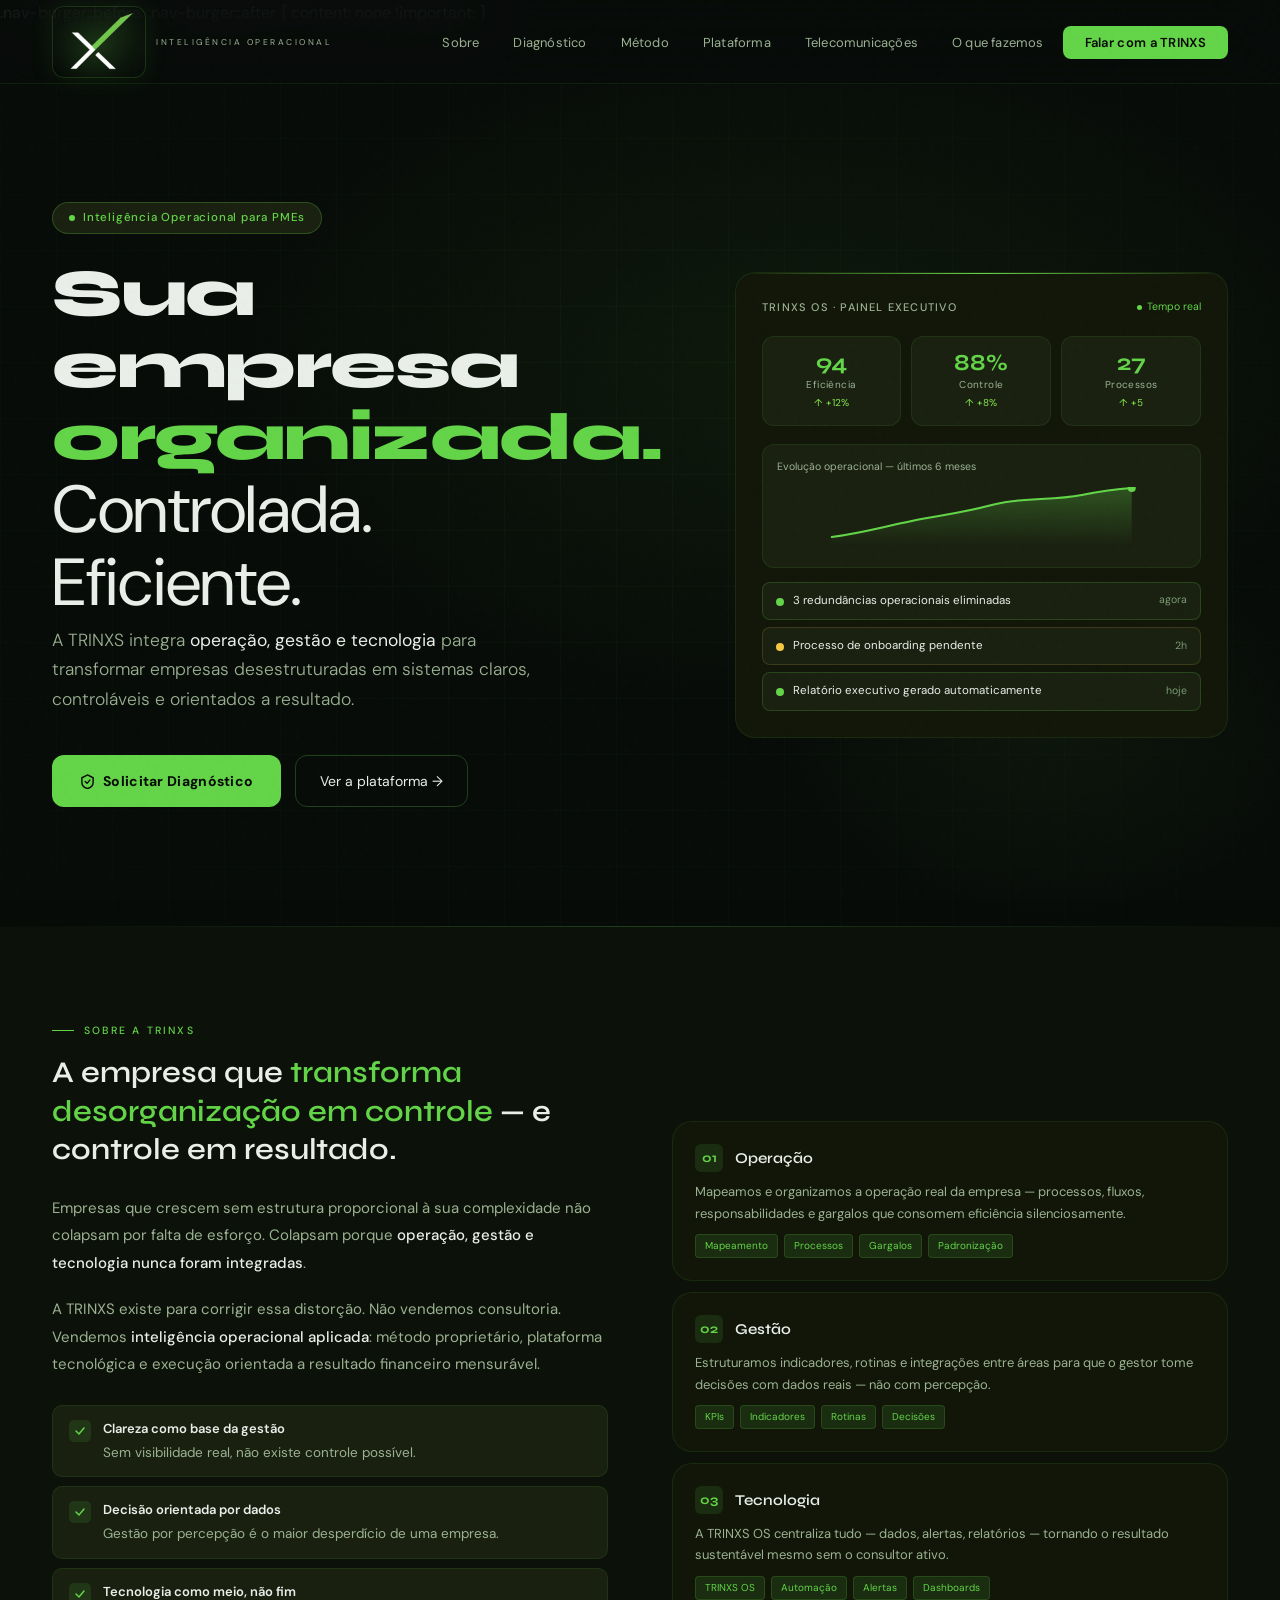
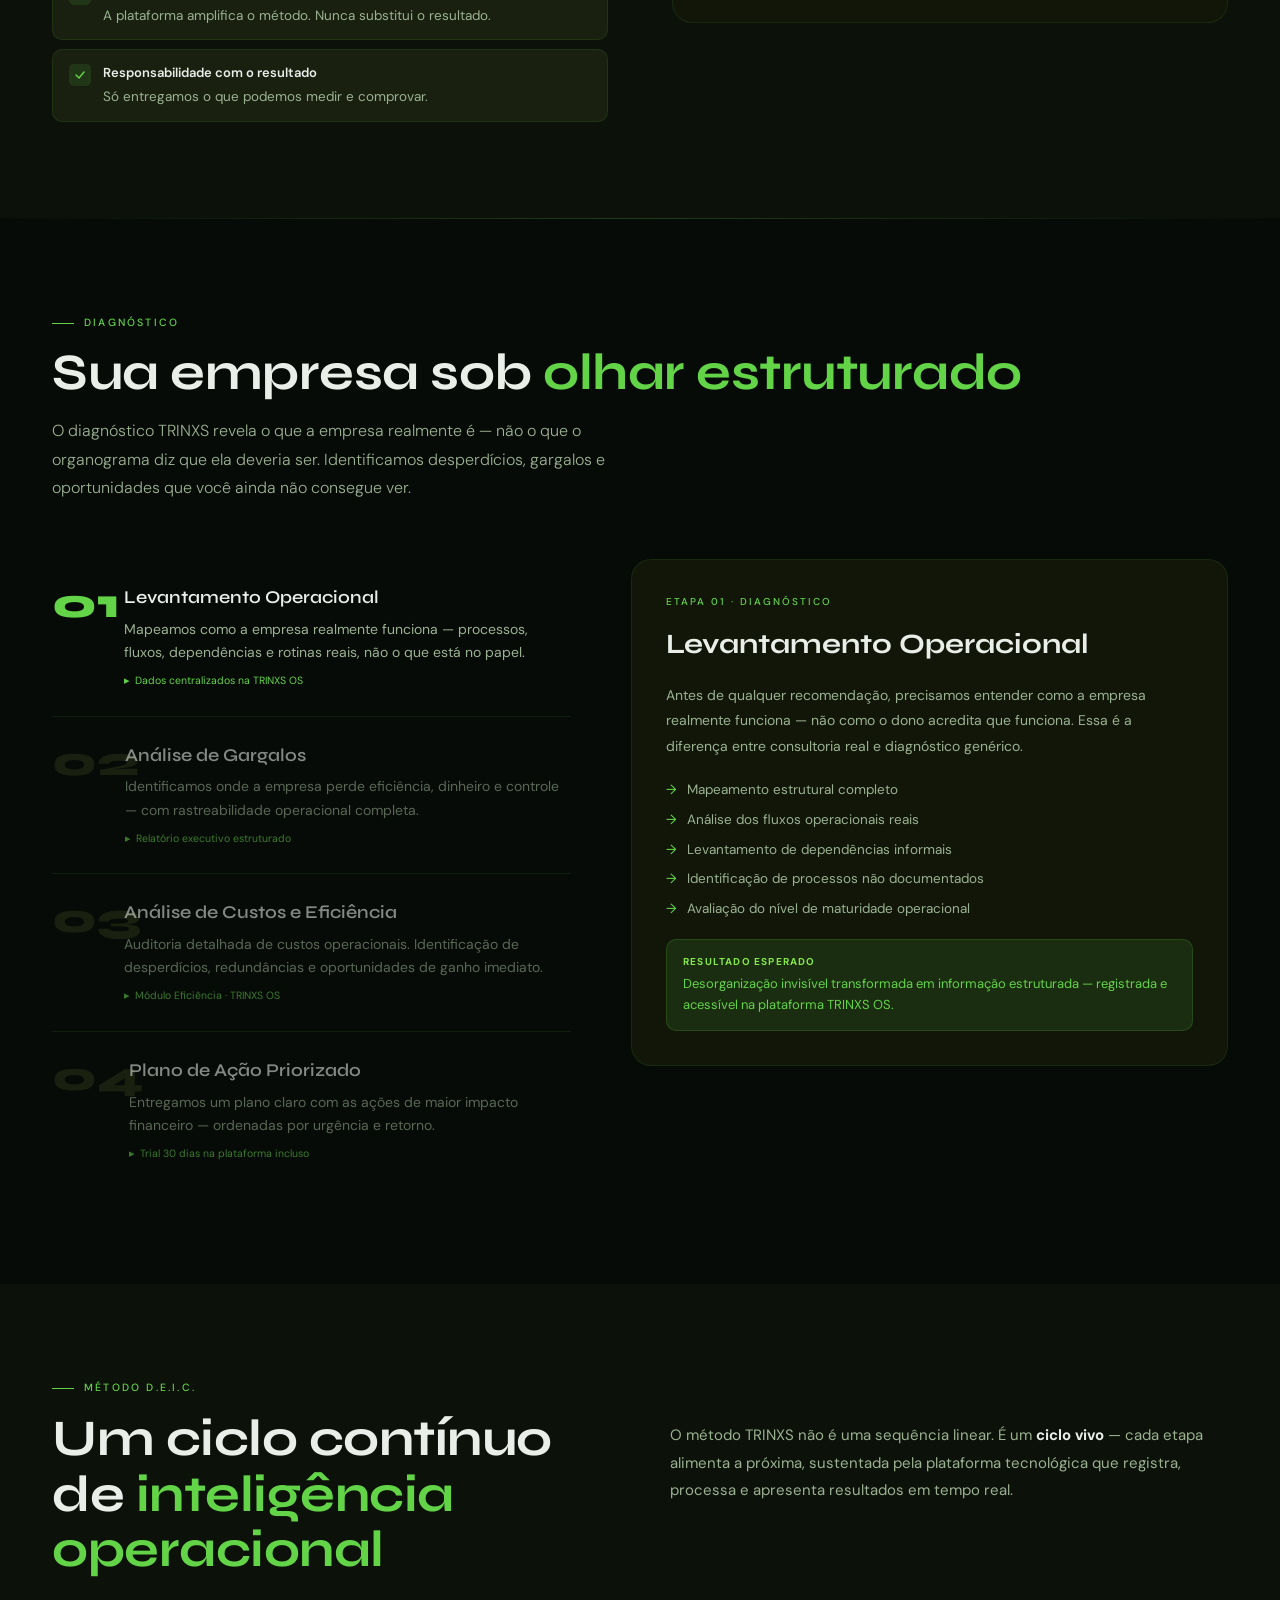
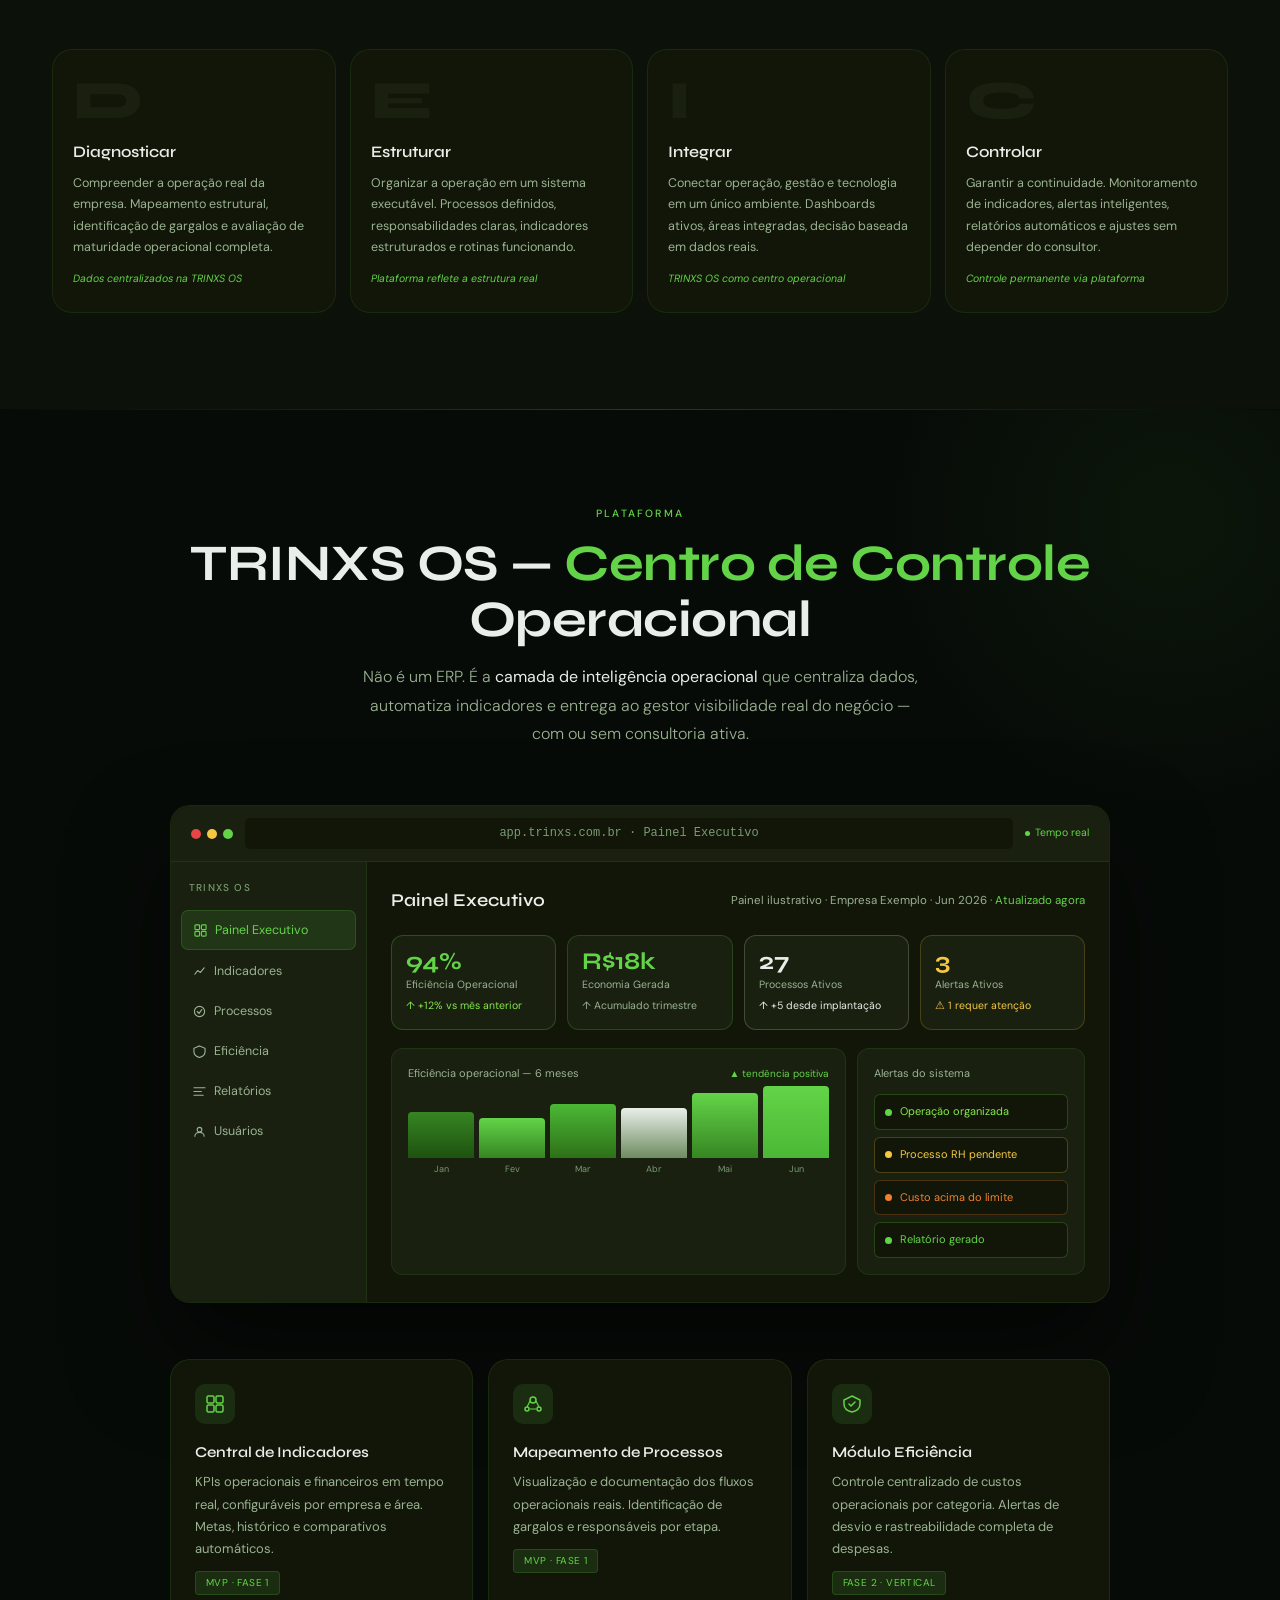
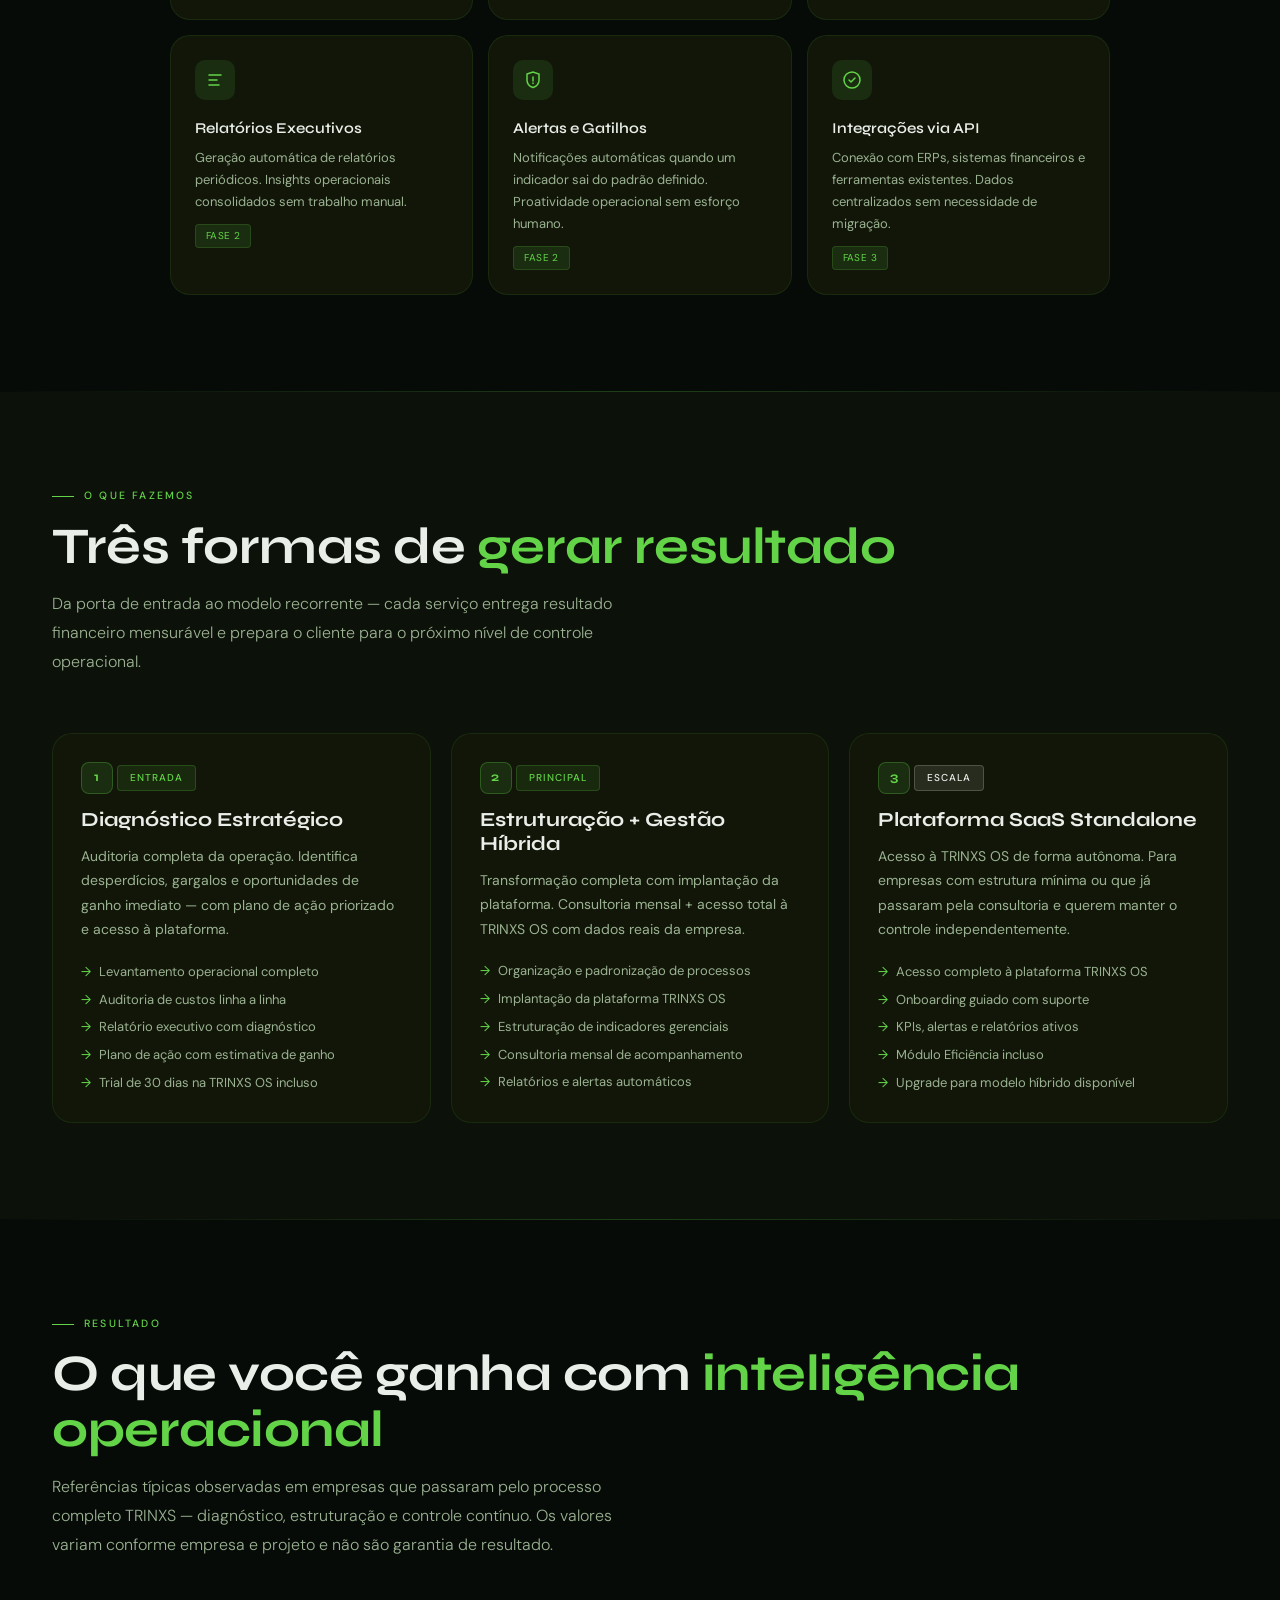
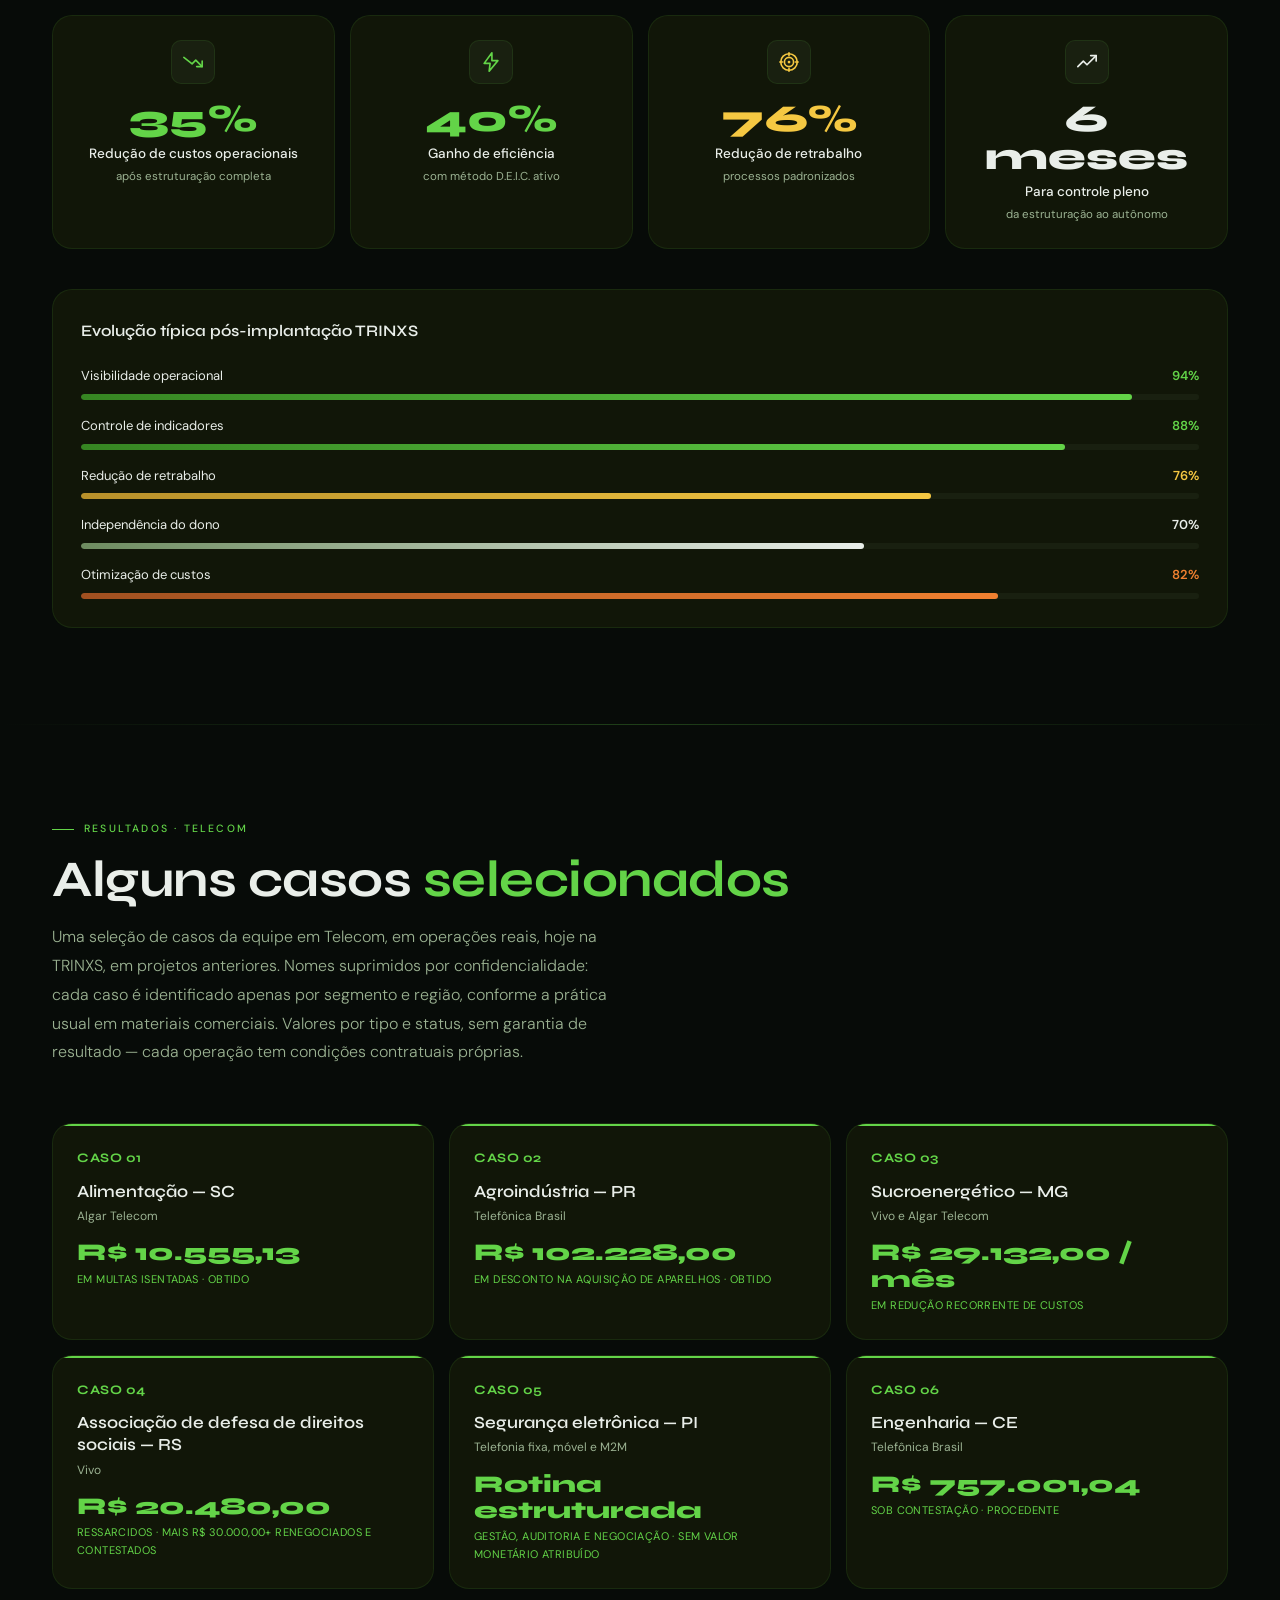
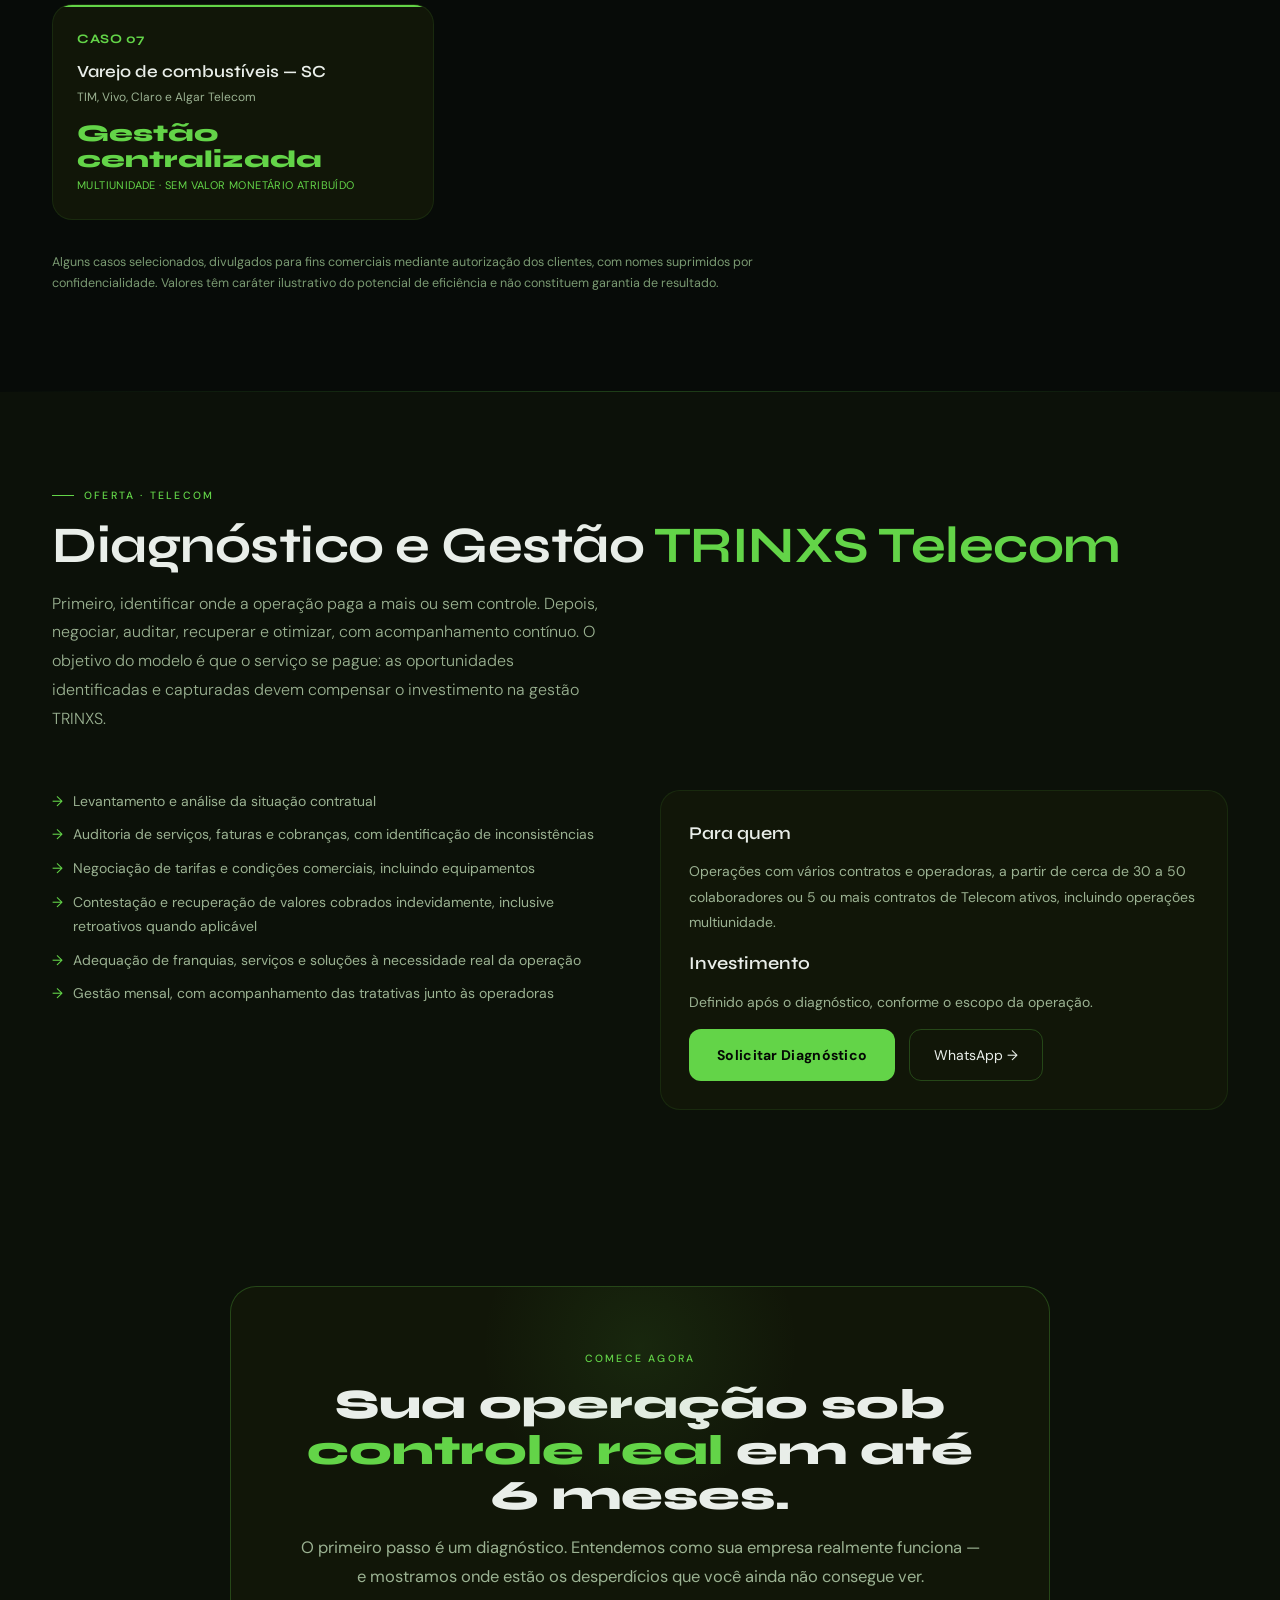
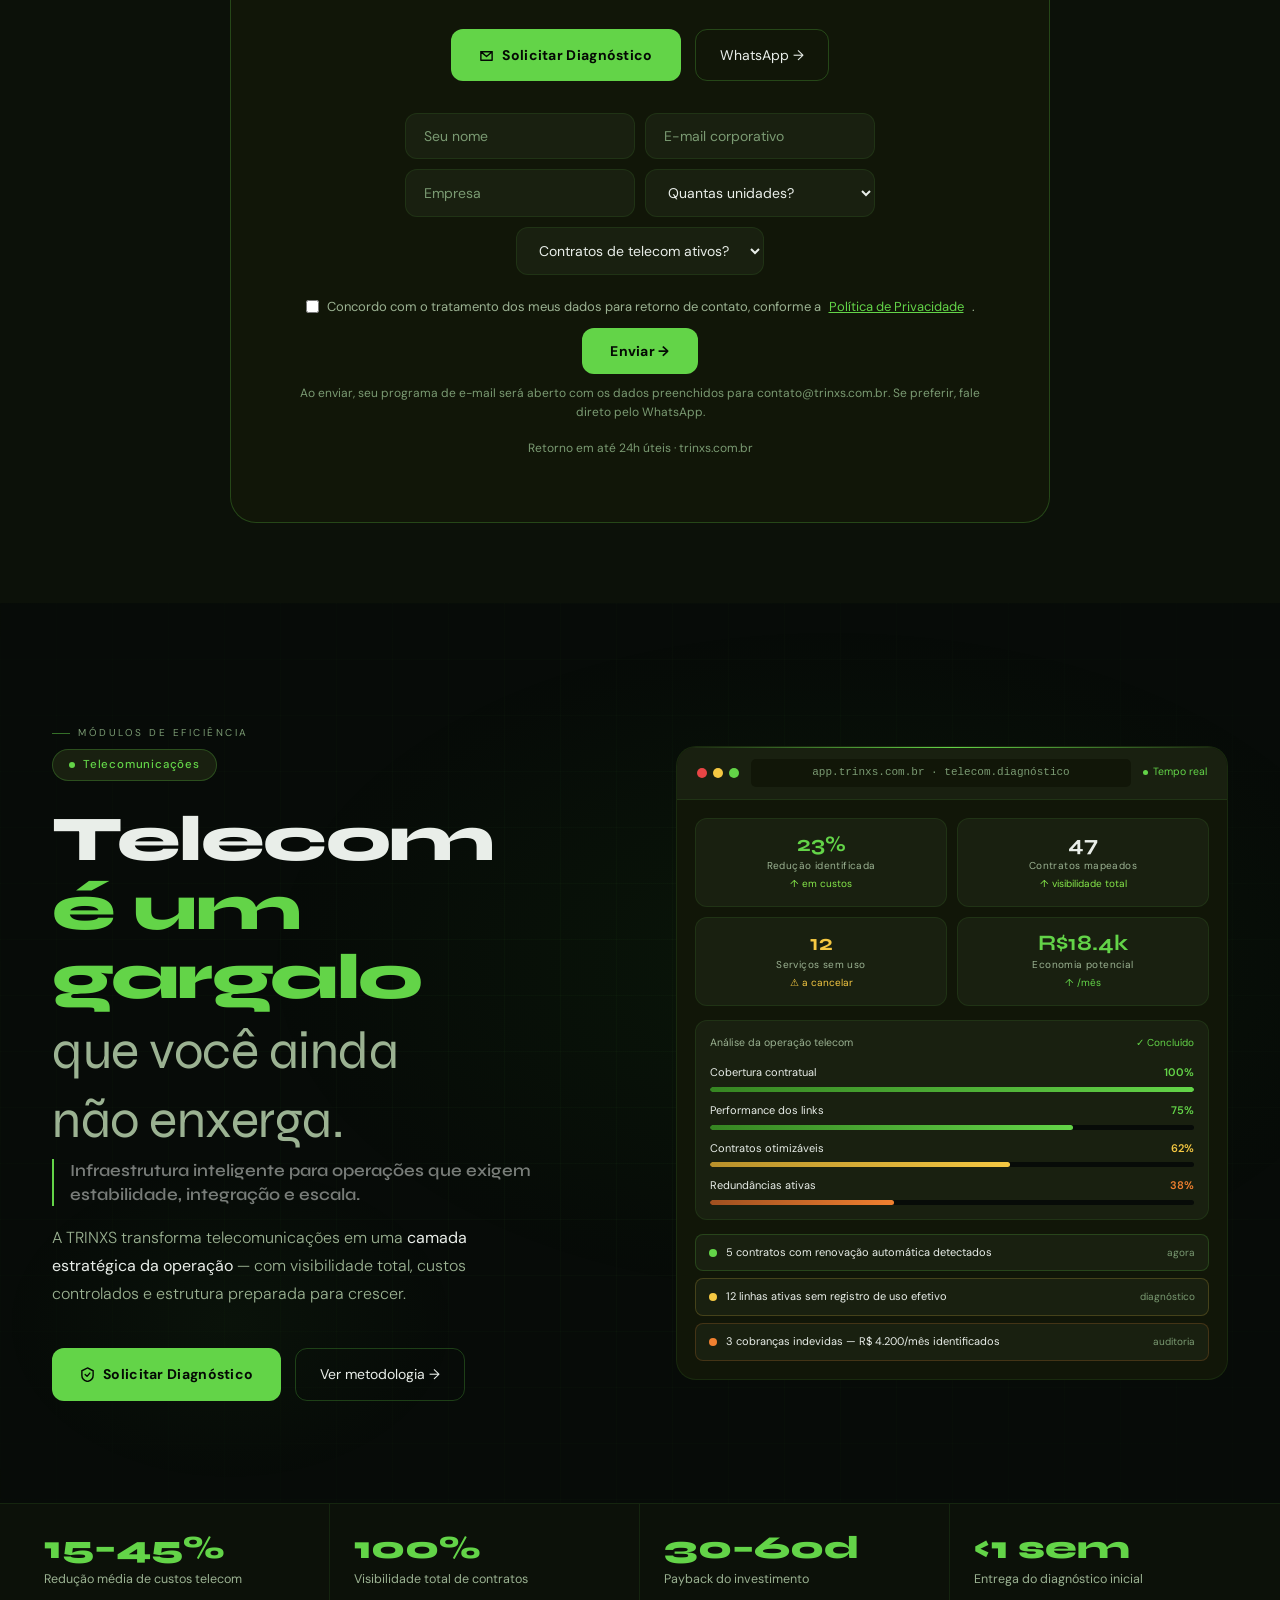
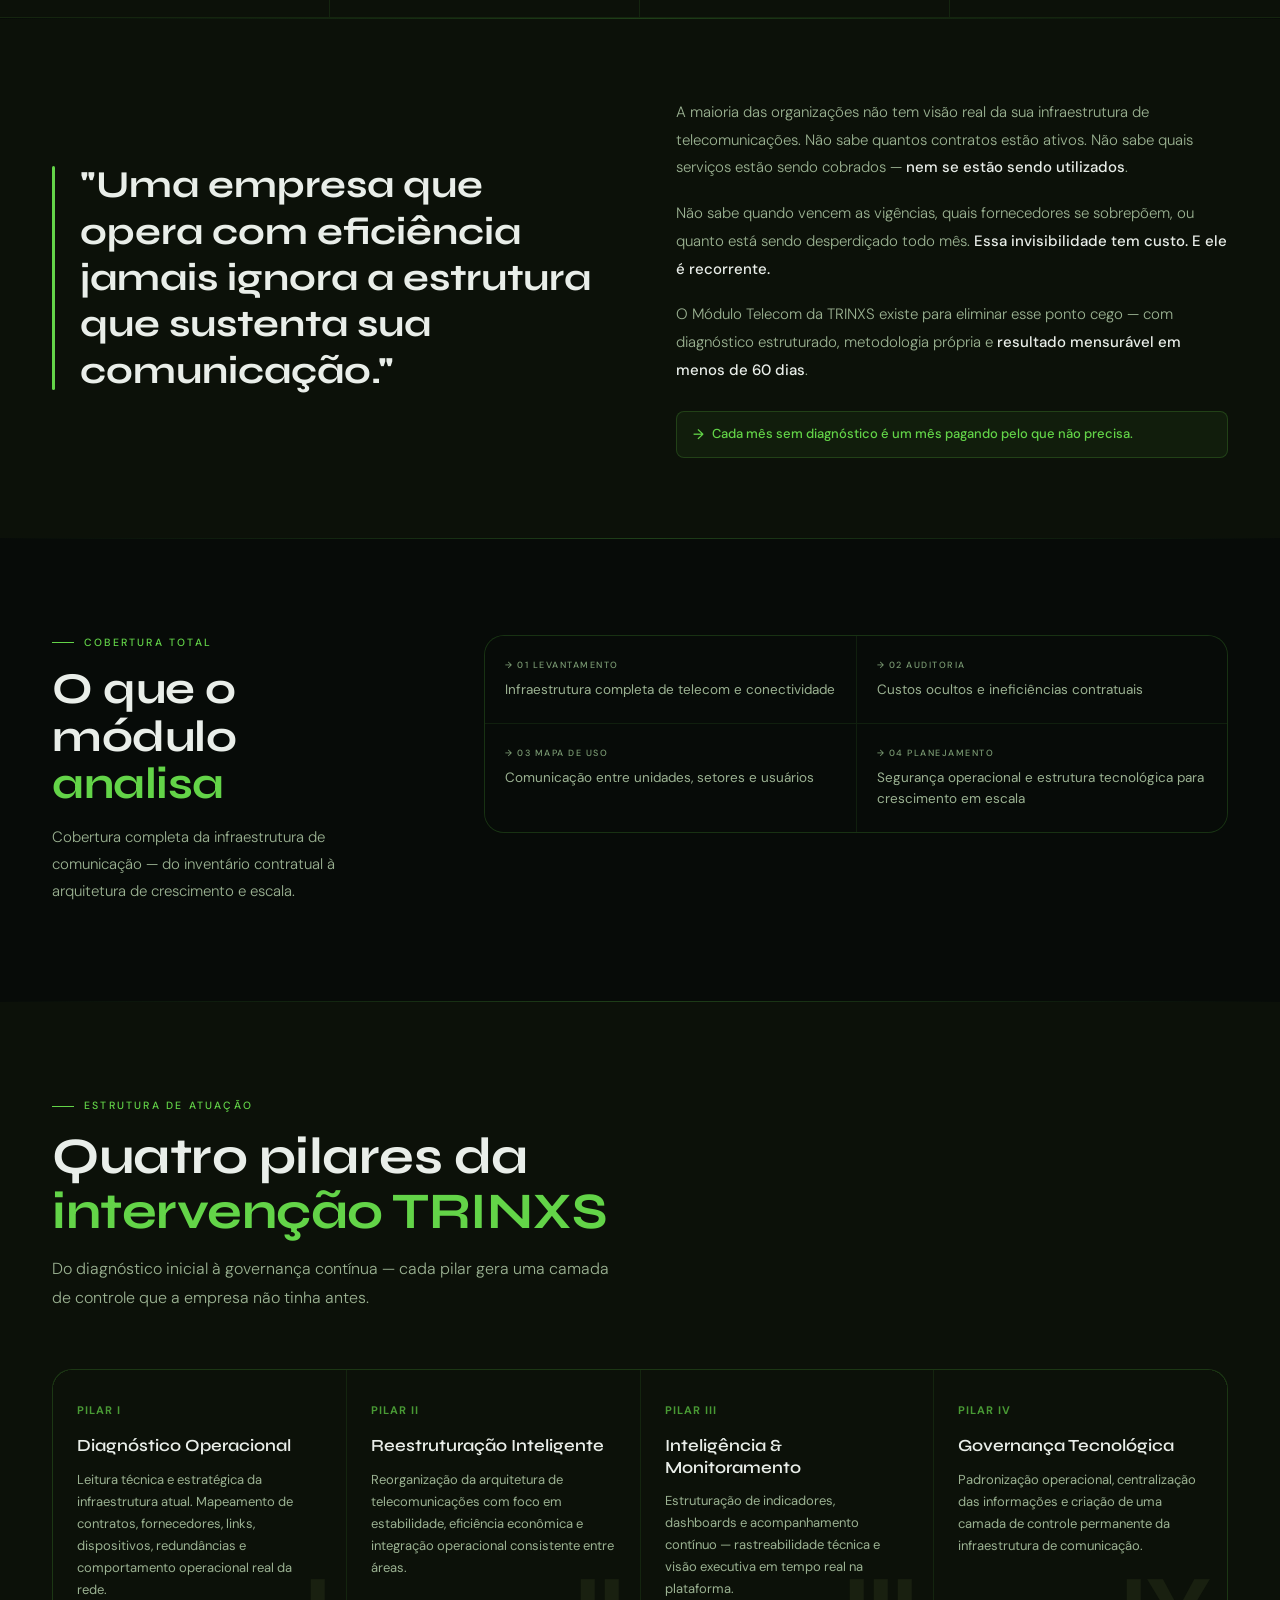
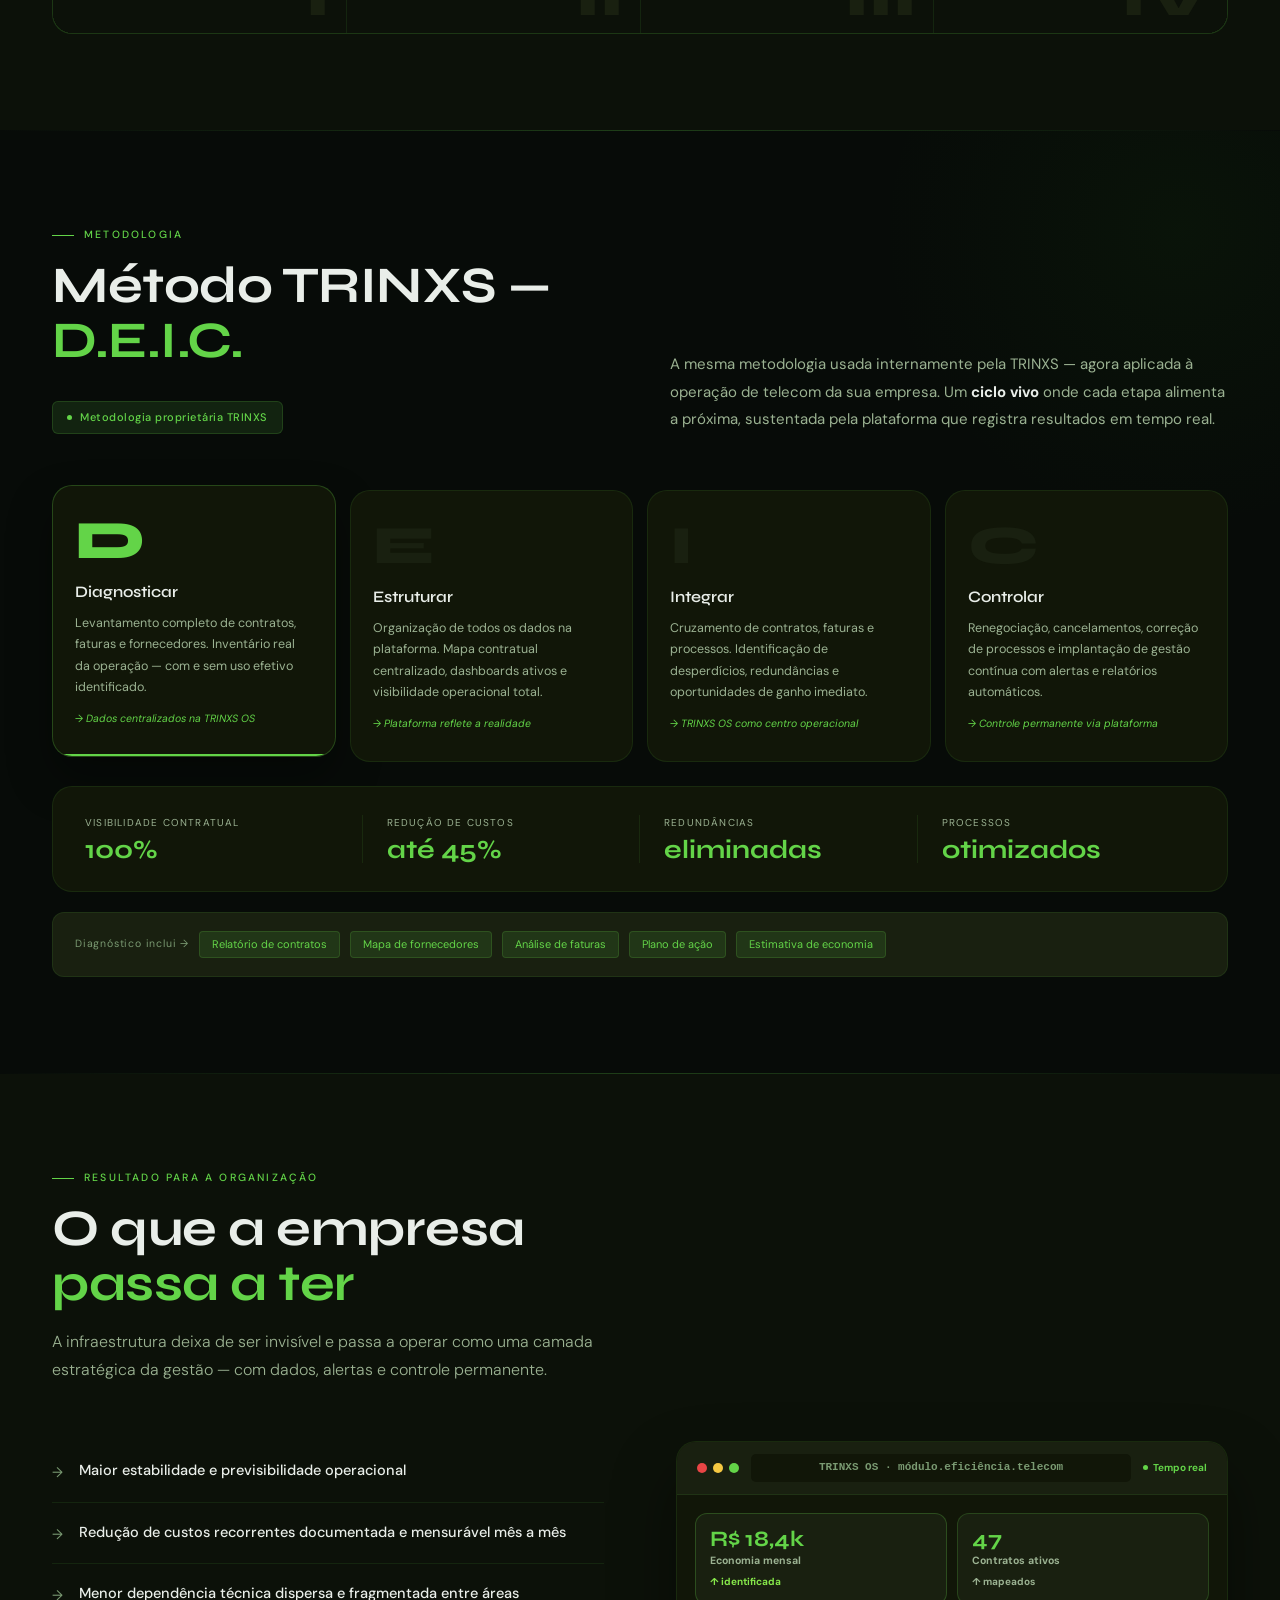
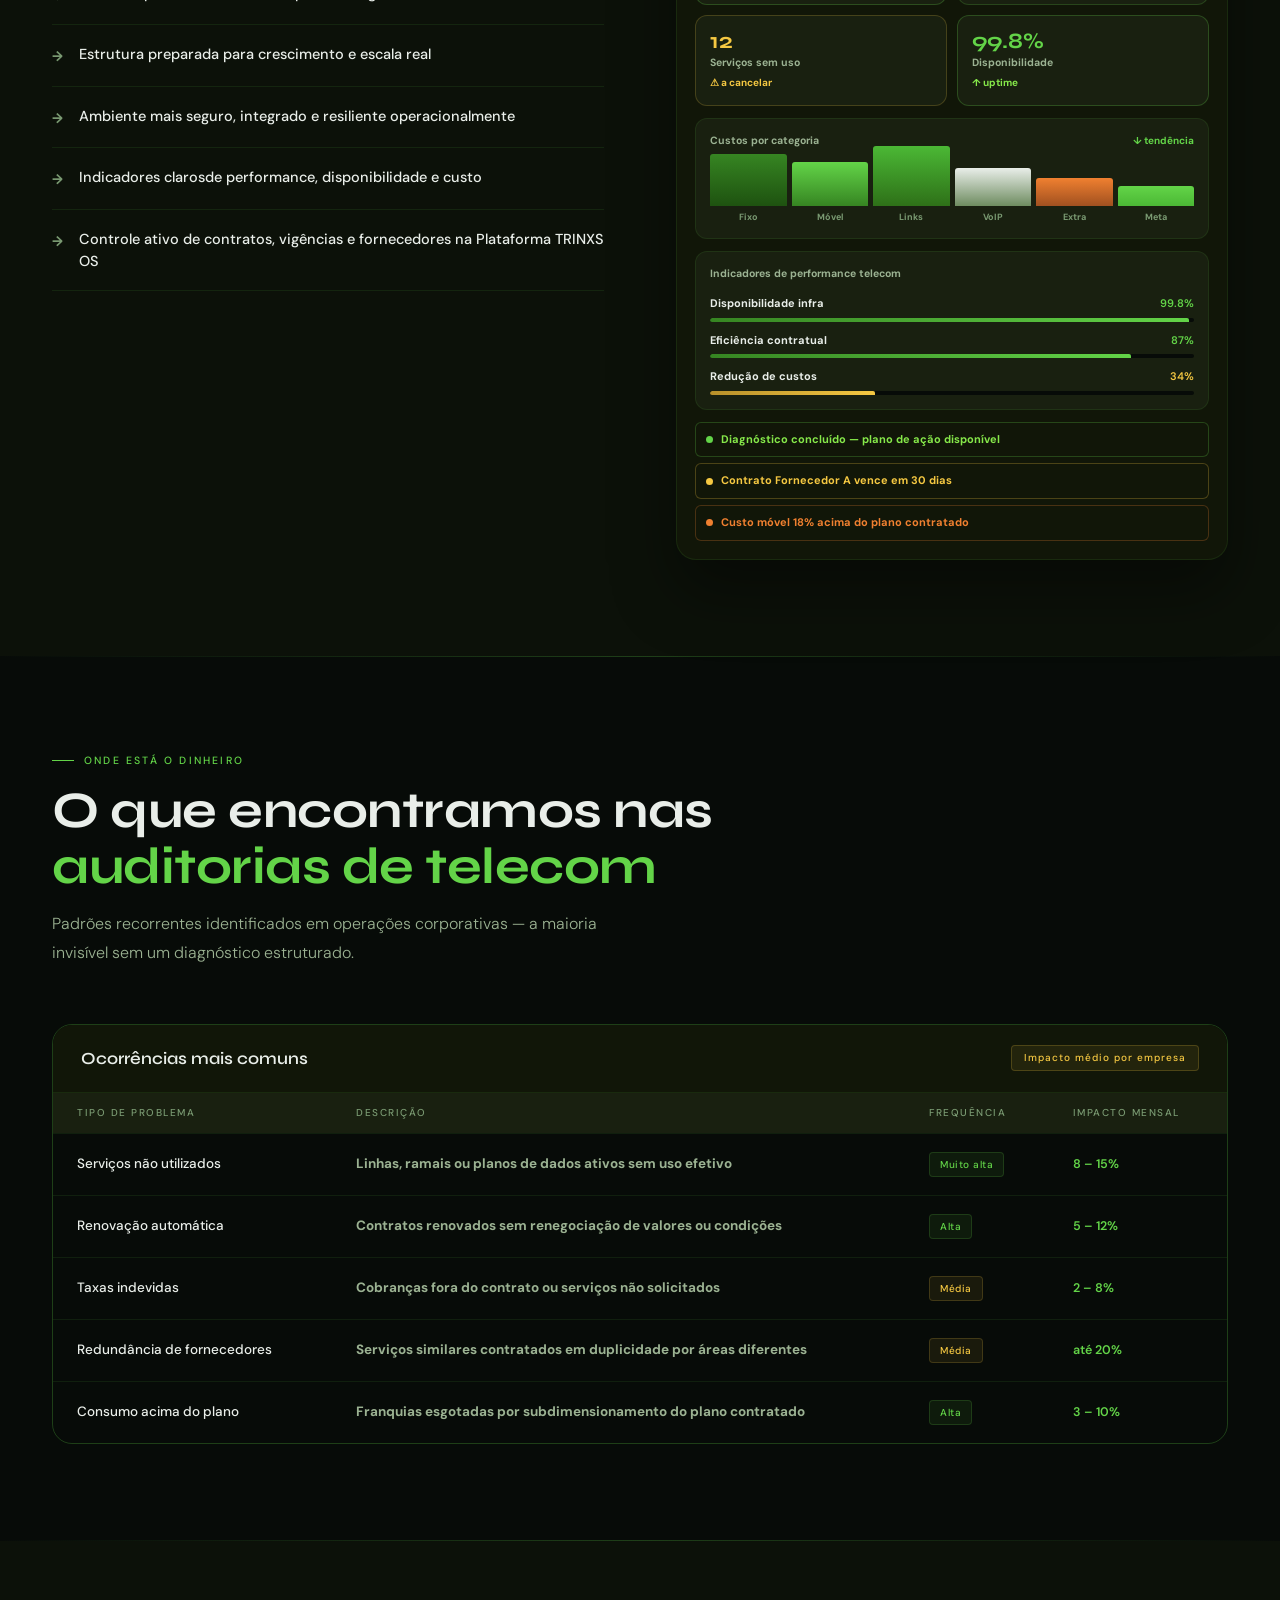
==== commit 954d2cba: "Melhorias senior: formulario real com qualificacao, SEO tecnico, H1 unico, cores da marca, acessibil" ====
--- a/index.html
+++ b/index.html
@@ -8,6 +8,18 @@
 <link rel="icon" type="image/png" href="favicon.png">
 
 <meta name="description" content="Clareza, controle e eficiência para sua empresa. A TRINXS integra operação, gestão e tecnologia para transformar empresas desestruturadas em sistemas claros, controláveis e eficientes.">
+<link rel="canonical" href="https://www.trinxs.com.br/">
+<meta name="robots" content="index, follow">
+<meta name="theme-color" content="#070B08">
+<meta property="og:type" content="website">
+<meta property="og:title" content="TRINXS | Inteligência Operacional">
+<meta property="og:description" content="Clareza, controle e eficiência para sua empresa. A TRINXS integra operação, gestão e tecnologia para transformar empresas desestruturadas em sistemas claros, controláveis e eficientes.">
+<meta property="og:url" content="https://www.trinxs.com.br/">
+<meta property="og:image" content="https://www.trinxs.com.br/favicon.png">
+<meta name="twitter:card" content="summary">
+<meta name="twitter:title" content="TRINXS | Inteligência Operacional">
+<meta name="twitter:description" content="Clareza, controle e eficiência para sua empresa.">
+<script type="application/ld+json">{"@context":"https://schema.org","@type":"Organization","name":"TRINXS Inteligência Operacional","url":"https://www.trinxs.com.br/","slogan":"Clareza, controle e eficiência para sua empresa.","email":"contato@trinxs.com.br","sameAs":["https://www.instagram.com/somostrinxs"]}</script>
 <link rel="preconnect" href="https://fonts.googleapis.com">
 <link href="https://fonts.googleapis.com/css2?family=Syne:wght@400;500;600;700;800&family=DM+Sans:ital,opsz,wght@0,9..40,300;0,9..40,400;0,9..40,500;0,9..40,600;1,9..40,300&display=swap" rel="stylesheet">
 .nav-burger::before,
@@ -34,8 +46,8 @@
   --s3:#192010;
   --border:rgba(99,212,72,0.10);
   --bhi:rgba(99,212,72,0.26);
-  --muted:#6E8C60;
-  --dim:#3E5430;
+  --muted:#9BB292;
+  --dim:#7A9A72;
   --ff:'Syne',sans-serif;
   --r:12px;
   --rl:20px;
@@ -44,8 +56,8 @@
   --al-yellow:#F5C842;
   --al-orange:#F08030;
   --al-red:#E84545;
-  --al-blue:#4A9EE8;
-  --al-purple:#9B6FE8;
+  --al-blue:#63D448;
+  --al-purple:#E9EEE9;
 }
 ::-webkit-scrollbar{width:3px}
 ::-webkit-scrollbar-track{background:#070B08}
@@ -354,7 +366,7 @@
   --gdim:rgba(99,212,72,0.12);--gbright:rgba(99,212,72,0.28);
   --s1:#0C1109;--s2:#111608;--s3:#192010;
   --border:rgba(99,212,72,0.10);--bhi:rgba(99,212,72,0.26);
-  --muted:#6E8C60;--dim:#3E5430;
+  --muted:#9BB292;--dim:#7A9A72;
   --ff:'Syne',sans-serif;--r:12px;--rl:20px;
 }
 ::-webkit-scrollbar{width:3px}
@@ -718,17 +730,19 @@
 @media(max-width:960px){.res-grid{grid-template-columns:1fr}.of-grid{grid-template-columns:1fr}}
 
 </style>
+<style>.skip-link{position:absolute;left:-9999px;top:8px;background:#63D448;color:#070B08;padding:10px 16px;border-radius:8px;font-weight:600;z-index:999}.skip-link:focus{left:8px}.finput option{color:#070B08}</style>
 </head>
 <body>
+<a class="skip-link" href="#hero">Pular para o conteúdo</a>
 
 <!-- NAV -->
 <nav id="nav">
   <a href="#hero" class="nav-logo">
     <div class="nav-logo-wrap">
-<img src="[data-uri]" alt="TRINXS" class="nav-logo-img">    </div>
+<img src="[data-uri]" alt="TRINXS" class="nav-logo-img">    </div>
     <span class="nav-sub">Inteligência Operacional</span>
   </a>
-  <ul class="nav-links">
+  <ul class="nav-links" id="nav-links">
   <li><a href="#sobre">Sobre</a></li>
   <li><a href="#diagnostico">Diagnóstico</a></li>
   <li><a href="#metodo">Método</a></li>
@@ -736,7 +750,7 @@
 <li><a href="#tc-hero">Telecomunicações</a></li>  <li><a href="#o-que-fazemos">O que fazemos</a></li>
   <li><a href="#cta" class="nav-cta">Falar com a TRINXS</a></li>
 </ul>
-  <button class="nav-burger" onclick="toggleMenu()">☰</button>
+  <button class="nav-burger" onclick="toggleMenu()" aria-label="Abrir menu" aria-expanded="false" aria-controls="nav-links">☰</button>
 </nav>
 
 <!-- HERO -->
@@ -985,8 +999,8 @@
           </div>
           <div class="os-kpis">
             <div class="os-kpi" style="border-color:rgba(99,212,72,.25)"><div class="os-kv" style="color:#63D448">94%</div><div class="os-kl">Eficiência Operacional</div><div class="os-kt" style="color:#86E84A">↑ +12% vs mês anterior</div></div>
-            <div class="os-kpi" style="border-color:rgba(74,158,232,.2)"><div class="os-kv" style="color:#4A9EE8">R$18k</div><div class="os-kl">Economia Gerada</div><div class="os-kt" style="color:#7ABEF0">↑ Acumulado trimestre</div></div>
-            <div class="os-kpi" style="border-color:rgba(155,111,232,.2)"><div class="os-kv" style="color:#9B6FE8">27</div><div class="os-kl">Processos Ativos</div><div class="os-kt" style="color:#B89AF0">↑ +5 desde implantação</div></div>
+            <div class="os-kpi" style="border-color:rgba(99,212,72,.2)"><div class="os-kv" style="color:#63D448">R$18k</div><div class="os-kl">Economia Gerada</div><div class="os-kt" style="color:#9BB292">↑ Acumulado trimestre</div></div>
+            <div class="os-kpi" style="border-color:rgba(233,238,233,.2)"><div class="os-kv" style="color:#E9EEE9">27</div><div class="os-kl">Processos Ativos</div><div class="os-kt" style="color:#E9EEE9">↑ +5 desde implantação</div></div>
             <div class="os-kpi" style="border-color:rgba(245,200,66,.2)"><div class="os-kv" style="color:#F5C842">3</div><div class="os-kl">Alertas Ativos</div><div class="os-kt" style="color:#F5C842">⚠ 1 requer atenção</div></div>
           </div>
           <div class="os-charts">
@@ -994,9 +1008,9 @@
               <div class="os-cl">Eficiência operacional — 6 meses<span>▲ tendência positiva</span></div>
               <div class="bchart">
                 <div class="bi"><div class="b" style="height:46px;background:linear-gradient(180deg,#368522,#1E5210)"></div><div class="bl">Jan</div></div>
-                <div class="bi"><div class="b" style="height:40px;background:linear-gradient(180deg,#4A9EE8,#2D6FB8)"></div><div class="bl">Fev</div></div>
+                <div class="bi"><div class="b" style="height:40px;background:linear-gradient(180deg,#63D448,#368522)"></div><div class="bl">Fev</div></div>
                 <div class="bi"><div class="b" style="height:54px;background:linear-gradient(180deg,#4BB835,#2E7018)"></div><div class="bl">Mar</div></div>
-                <div class="bi"><div class="b" style="height:50px;background:linear-gradient(180deg,#9B6FE8,#6840C0)"></div><div class="bl">Abr</div></div>
+                <div class="bi"><div class="b" style="height:50px;background:linear-gradient(180deg,#E9EEE9,#6E8C60)"></div><div class="bl">Abr</div></div>
                 <div class="bi"><div class="b" style="height:65px;background:linear-gradient(180deg,#63D448,#368522)"></div><div class="bl">Mai</div></div>
                 <div class="bi"><div class="b" style="height:72px;background:linear-gradient(180deg,#63D448,#4BB835)"></div><div class="bl">Jun</div></div>
               </div>
@@ -1007,7 +1021,7 @@
                 <div class="osa" style="border-color:rgba(99,212,72,.25)"><div class="osa-dot" style="background:#63D448"></div><span style="color:#86E84A">Operação organizada</span></div>
                 <div class="osa" style="border-color:rgba(245,200,66,.25)"><div class="osa-dot" style="background:#F5C842"></div><span style="color:#F5C842">Processo RH pendente</span></div>
                 <div class="osa" style="border-color:rgba(240,128,48,.25)"><div class="osa-dot" style="background:#F08030"></div><span style="color:#F08030">Custo acima do limite</span></div>
-                <div class="osa" style="border-color:rgba(74,158,232,.25)"><div class="osa-dot" style="background:#4A9EE8"></div><span style="color:#4A9EE8">Relatório gerado</span></div>
+                <div class="osa" style="border-color:rgba(99,212,72,.25)"><div class="osa-dot" style="background:#63D448"></div><span style="color:#63D448">Relatório gerado</span></div>
               </div>
             </div>
           </div>
@@ -1055,7 +1069,7 @@
       <!-- CARD 2 -->
       <div class="svc reveal" style="transition-delay:.1s">
         <div class="svc-num">2</div>
-        <div class="svc-badge" style="background:rgba(74,158,232,.1);color:#4A9EE8;border:1px solid rgba(74,158,232,.2)">PRINCIPAL</div>
+        <div class="svc-badge" style="background:rgba(99,212,72,.1);color:#63D448;border:1px solid rgba(99,212,72,.2)">PRINCIPAL</div>
         <div class="svc-name">Estruturação + Gestão Híbrida</div>
         <div class="svc-desc">Transformação completa com implantação da plataforma. Consultoria mensal + acesso total à TRINXS OS com dados reais da empresa.</div>
         <ul class="svc-items">
@@ -1070,7 +1084,7 @@
       <!-- CARD 3 -->
       <div class="svc reveal" style="transition-delay:.2s">
         <div class="svc-num">3</div>
-        <div class="svc-badge" style="background:rgba(155,111,232,.1);color:#9B6FE8;border:1px solid rgba(155,111,232,.2)">ESCALA</div>
+        <div class="svc-badge" style="background:rgba(233,238,233,.1);color:#E9EEE9;border:1px solid rgba(233,238,233,.2)">ESCALA</div>
         <div class="svc-name">Plataforma SaaS Standalone</div>
         <div class="svc-desc">Acesso à TRINXS OS de forma autônoma. Para empresas com estrutura mínima ou que já passaram pela consultoria e querem manter o controle independentemente.</div>
         <ul class="svc-items">
@@ -1096,16 +1110,16 @@
     <p class="lead">Referências típicas observadas em empresas que passaram pelo processo completo TRINXS — diagnóstico, estruturação e controle contínuo. Os valores variam conforme empresa e projeto e não são garantia de resultado.</p>
     <div class="metrics">
       <div class="mc reveal"><div class="mc-icon"><svg viewBox="0 0 24 24" fill="none" xmlns="http://www.w3.org/2000/svg"><path d="M22 17L15 10L11 14L2 7" stroke="#63D448" stroke-width="1.8" stroke-linecap="round" stroke-linejoin="round"/><path d="M16 17H22V11" stroke="#63D448" stroke-width="1.8" stroke-linecap="round" stroke-linejoin="round"/></svg></div><div class="mc-v" style="color:#63D448" data-target="35" data-suffix="%">0%</div><div class="mc-l">Redução de custos operacionais</div><div class="mc-s">após estruturação completa</div></div>
-      <div class="mc reveal" style="transition-delay:.08s"><div class="mc-icon"><svg viewBox="0 0 24 24" fill="none" xmlns="http://www.w3.org/2000/svg"><path d="M13 2L4.5 13.5H11L10 22L19.5 10.5H13L13 2Z" stroke="#4A9EE8" stroke-width="1.8" stroke-linecap="round" stroke-linejoin="round"/></svg></div><div class="mc-v" style="color:#4A9EE8" data-target="40" data-suffix="%">0%</div><div class="mc-l">Ganho de eficiência</div><div class="mc-s">com método D.E.I.C. ativo</div></div>
+      <div class="mc reveal" style="transition-delay:.08s"><div class="mc-icon"><svg viewBox="0 0 24 24" fill="none" xmlns="http://www.w3.org/2000/svg"><path d="M13 2L4.5 13.5H11L10 22L19.5 10.5H13L13 2Z" stroke="#63D448" stroke-width="1.8" stroke-linecap="round" stroke-linejoin="round"/></svg></div><div class="mc-v" style="color:#63D448" data-target="40" data-suffix="%">0%</div><div class="mc-l">Ganho de eficiência</div><div class="mc-s">com método D.E.I.C. ativo</div></div>
       <div class="mc reveal" style="transition-delay:.16s"><div class="mc-icon"><svg viewBox="0 0 24 24" fill="none" xmlns="http://www.w3.org/2000/svg"><circle cx="12" cy="12" r="9" stroke="#F5C842" stroke-width="1.8"/><circle cx="12" cy="12" r="5" stroke="#F5C842" stroke-width="1.8"/><circle cx="12" cy="12" r="1.5" fill="#F5C842"/><path d="M12 2V5M12 19V22M2 12H5M19 12H22" stroke="#F5C842" stroke-width="1.8" stroke-linecap="round"/></svg></div><div class="mc-v" style="color:#F5C842" data-target="76" data-suffix="%">0%</div><div class="mc-l">Redução de retrabalho</div><div class="mc-s">processos padronizados</div></div>
-      <div class="mc reveal" style="transition-delay:.24s"><div class="mc-icon"><svg viewBox="0 0 24 24" fill="none" xmlns="http://www.w3.org/2000/svg"><path d="M2 17L8 11L12 15L22 5" stroke="#9B6FE8" stroke-width="1.8" stroke-linecap="round" stroke-linejoin="round"/><path d="M16 5H22V11" stroke="#9B6FE8" stroke-width="1.8" stroke-linecap="round" stroke-linejoin="round"/></svg></div><div class="mc-v" style="color:#9B6FE8" data-target="6" data-suffix=" meses">0</div><div class="mc-l">Para controle pleno</div><div class="mc-s">da estruturação ao autônomo</div></div>
+      <div class="mc reveal" style="transition-delay:.24s"><div class="mc-icon"><svg viewBox="0 0 24 24" fill="none" xmlns="http://www.w3.org/2000/svg"><path d="M2 17L8 11L12 15L22 5" stroke="#E9EEE9" stroke-width="1.8" stroke-linecap="round" stroke-linejoin="round"/><path d="M16 5H22V11" stroke="#E9EEE9" stroke-width="1.8" stroke-linecap="round" stroke-linejoin="round"/></svg></div><div class="mc-v" style="color:#E9EEE9" data-target="6" data-suffix=" meses">0</div><div class="mc-l">Para controle pleno</div><div class="mc-s">da estruturação ao autônomo</div></div>
     </div>
     <div class="prog-box reveal">
       <div class="prog-title">Evolução típica pós-implantação TRINXS</div>
       <div class="pi"><div class="pi-row"><span class="pi-name">Visibilidade operacional</span><span class="pi-val" style="color:#63D448">94%</span></div><div class="pi-bar"><div class="pi-fill" data-width="94" style="background:linear-gradient(90deg,#368522,#63D448)"></div></div></div>
-      <div class="pi"><div class="pi-row"><span class="pi-name">Controle de indicadores</span><span class="pi-val" style="color:#4A9EE8">88%</span></div><div class="pi-bar"><div class="pi-fill" data-width="88" style="background:linear-gradient(90deg,#2D6FB8,#4A9EE8)"></div></div></div>
+      <div class="pi"><div class="pi-row"><span class="pi-name">Controle de indicadores</span><span class="pi-val" style="color:#63D448">88%</span></div><div class="pi-bar"><div class="pi-fill" data-width="88" style="background:linear-gradient(90deg,#368522,#63D448)"></div></div></div>
       <div class="pi"><div class="pi-row"><span class="pi-name">Redução de retrabalho</span><span class="pi-val" style="color:#F5C842">76%</span></div><div class="pi-bar"><div class="pi-fill" data-width="76" style="background:linear-gradient(90deg,#B8902A,#F5C842)"></div></div></div>
-      <div class="pi"><div class="pi-row"><span class="pi-name">Independência do dono</span><span class="pi-val" style="color:#9B6FE8">70%</span></div><div class="pi-bar"><div class="pi-fill" data-width="70" style="background:linear-gradient(90deg,#6840C0,#9B6FE8)"></div></div></div>
+      <div class="pi"><div class="pi-row"><span class="pi-name">Independência do dono</span><span class="pi-val" style="color:#E9EEE9">70%</span></div><div class="pi-bar"><div class="pi-fill" data-width="70" style="background:linear-gradient(90deg,#6E8C60,#E9EEE9)"></div></div></div>
       <div class="pi"><div class="pi-row"><span class="pi-name">Otimização de custos</span><span class="pi-val" style="color:#F08030">82%</span></div><div class="pi-bar"><div class="pi-fill" data-width="82" style="background:linear-gradient(90deg,#A05020,#F08030)"></div></div></div>
     </div>
   </div>
@@ -1176,11 +1190,15 @@
         </a>
         <a href="https://wa.me/5548988464467" class="btn-s" target="_blank">WhatsApp →</a>
       </div>
-      <div class="form-row">
-        <input type="text" class="finput" placeholder="Seu nome" id="fn">
-        <input type="email" class="finput" placeholder="E-mail corporativo" id="fe">
-        <label style="display:flex;gap:8px;align-items:flex-start;font-size:13px;color:var(--muted);margin-top:12px"><input type="checkbox" id="lgpd" style="margin-top:3px">Concordo com o tratamento dos meus dados para retorno de contato, conforme a <a href="privacidade.html" style="color:var(--g)">Política de Privacidade</a>.</label><button class="btn-p" onclick="submitForm()" style="border:none;cursor:pointer">Enviar →</button>
-      </div>
+      <form class="form-row" onsubmit="return submitForm(event)">
+        <input type="text" class="finput" placeholder="Seu nome" id="fn" aria-label="Seu nome" required>
+        <input type="email" class="finput" placeholder="E-mail corporativo" id="fe" aria-label="E-mail corporativo" required>
+        <input type="text" class="finput" placeholder="Empresa" id="femp" aria-label="Empresa">
+        <select class="finput" id="funid" aria-label="Quantas unidades"><option value="">Quantas unidades?</option><option>1 unidade</option><option>2 a 5 unidades</option><option>6 ou mais unidades</option></select>
+        <select class="finput" id="fcon" aria-label="Contratos de telecom ativos"><option value="">Contratos de telecom ativos?</option><option>Até 4</option><option>5 a 10</option><option>11 ou mais</option></select>
+        <label style="display:flex;gap:8px;align-items:flex-start;font-size:13px;color:var(--muted);margin-top:12px"><input type="checkbox" id="lgpd" style="margin-top:3px" required>Concordo com o tratamento dos meus dados para retorno de contato, conforme a <a href="privacidade.html" style="color:var(--g)">Política de Privacidade</a>.</label><button class="btn-p" type="submit" style="border:none;cursor:pointer">Enviar →</button>
+      </form>
+      <p style="font-size:12px;color:var(--dim);margin-top:10px">Ao enviar, seu programa de e-mail será aberto com os dados preenchidos para contato@trinxs.com.br. Se preferir, fale direto pelo WhatsApp.</p>
       <p style="font-size:12px;color:var(--dim);margin-top:16px">Retorno em até 24h úteis · trinxs.com.br</p>
     </div>
   </div>
@@ -1210,7 +1228,7 @@
     <div>
       <div class="tc-module-lbl">Módulos de Eficiência</div>
       <div class="tc-htag">Telecomunicações</div>
-      <h1 class="tc-h1">Telecom<br><em> é um gargalo</em><br><span class="tc-dim">que você ainda<br>não enxerga.</span></h1>
+      <h2 class="tc-h1">Telecom<br><em> é um gargalo</em><br><span class="tc-dim">que você ainda<br>não enxerga.</span></h2>
       <p class="tc-stmt">Infraestrutura inteligente para operações que exigem estabilidade, integração e escala.</p>
       <p class="tc-lead">A TRINXS transforma telecomunicações em uma <strong>camada estratégica da operação</strong> — com visibilidade total, custos controlados e estrutura preparada para crescer.</p>
       <div class="tc-btns">
@@ -1247,9 +1265,9 @@
             <div class="tc-kd" style="color:#F5C842">⚠ a cancelar</div>
           </div>
           <div class="tc-kpi">
-            <div class="tc-kv" style="color:#4A9EE8" id="kv4">R$0k</div>
+            <div class="tc-kv" style="color:#63D448" id="kv4">R$0k</div>
             <div class="tc-kl">Economia potencial</div>
-            <div class="tc-kd" style="color:#4A9EE8">↑ /mês</div>
+            <div class="tc-kd" style="color:#63D448">↑ /mês</div>
           </div>
         </div>
         <div class="tc-analysis">
@@ -1259,8 +1277,8 @@
             <div class="tc-bbg"><div class="tc-bfill" id="bf1" style="background:linear-gradient(90deg,var(--g3),var(--g));width:0"></div></div>
           </div>
           <div class="tc-brow">
-            <div class="tc-bhead"><span>Performance dos links</span><span style="color:#4A9EE8" id="bv2">0%</span></div>
-            <div class="tc-bbg"><div class="tc-bfill" id="bf2" style="background:linear-gradient(90deg,#2D6FB8,#4A9EE8);width:0"></div></div>
+            <div class="tc-bhead"><span>Performance dos links</span><span style="color:#63D448" id="bv2">0%</span></div>
+            <div class="tc-bbg"><div class="tc-bfill" id="bf2" style="background:linear-gradient(90deg,#368522,#63D448);width:0"></div></div>
           </div>
           <div class="tc-brow">
             <div class="tc-bhead"><span>Contratos otimizáveis</span><span style="color:#F5C842" id="bv3">0%</span></div>
@@ -1435,7 +1453,7 @@
         <div class="tc-osbody">
           <div class="tc-oskpis">
             <div class="tc-oskpi" style="border-color:rgba(99,212,72,.25)"><div class="tc-oskv" style="color:#63D448">R$ 18,4k</div><div class="tc-oskl">Economia mensal</div><div class="tc-oskt" style="color:#86E84A">↑ identificada</div></div>
-            <div class="tc-oskpi" style="border-color:rgba(74,158,232,.2)"><div class="tc-oskv" style="color:#4A9EE8">47</div><div class="tc-oskl">Contratos ativos</div><div class="tc-oskt" style="color:#7ABEF0">↑ mapeados</div></div>
+            <div class="tc-oskpi" style="border-color:rgba(99,212,72,.2)"><div class="tc-oskv" style="color:#63D448">47</div><div class="tc-oskl">Contratos ativos</div><div class="tc-oskt" style="color:#9BB292">↑ mapeados</div></div>
             <div class="tc-oskpi" style="border-color:rgba(245,200,66,.2)"><div class="tc-oskv" style="color:#F5C842">12</div><div class="tc-oskl">Serviços sem uso</div><div class="tc-oskt" style="color:#F5C842">⚠ a cancelar</div></div>
             <div class="tc-oskpi" style="border-color:rgba(99,212,72,.25)"><div class="tc-oskv" style="color:#63D448">99.8%</div><div class="tc-oskl">Disponibilidade</div><div class="tc-oskt" style="color:#86E84A">↑ uptime</div></div>
           </div>
@@ -1443,9 +1461,9 @@
             <div class="tc-oslbl">Custos por categoria <span>↓ tendência</span></div>
             <div class="tc-bchart">
               <div class="tc-bi"><div class="tc-b" style="height:52px;background:linear-gradient(180deg,#368522,#1E5210)"></div><div class="tc-bl">Fixo</div></div>
-              <div class="tc-bi"><div class="tc-b" style="height:44px;background:linear-gradient(180deg,#4A9EE8,#2D6FB8)"></div><div class="tc-bl">Móvel</div></div>
+              <div class="tc-bi"><div class="tc-b" style="height:44px;background:linear-gradient(180deg,#63D448,#368522)"></div><div class="tc-bl">Móvel</div></div>
               <div class="tc-bi"><div class="tc-b" style="height:60px;background:linear-gradient(180deg,#4BB835,#2E7018)"></div><div class="tc-bl">Links</div></div>
-              <div class="tc-bi"><div class="tc-b" style="height:38px;background:linear-gradient(180deg,#9B6FE8,#6840C0)"></div><div class="tc-bl">VoIP</div></div>
+              <div class="tc-bi"><div class="tc-b" style="height:38px;background:linear-gradient(180deg,#E9EEE9,#6E8C60)"></div><div class="tc-bl">VoIP</div></div>
               <div class="tc-bi"><div class="tc-b" style="height:28px;background:linear-gradient(180deg,#F08030,#A05020)"></div><div class="tc-bl">Extra</div></div>
               <div class="tc-bi"><div class="tc-b" style="height:20px;background:linear-gradient(180deg,#63D448,#4BB835)"></div><div class="tc-bl">Meta</div></div>
             </div>
@@ -1453,7 +1471,7 @@
           <div class="tc-prog">
             <div class="tc-plbl">Indicadores de performance telecom</div>
             <div class="tc-pi"><div class="tc-pirow"><span class="tc-piname">Disponibilidade infra</span><span class="tc-pival" style="color:#63D448">99.8%</span></div><div class="tc-pibar"><div class="tc-pifill os-bar" data-w="99" style="background:linear-gradient(90deg,#368522,#63D448)"></div></div></div>
-            <div class="tc-pi"><div class="tc-pirow"><span class="tc-piname">Eficiência contratual</span><span class="tc-pival" style="color:#4A9EE8">87%</span></div><div class="tc-pibar"><div class="tc-pifill os-bar" data-w="87" style="background:linear-gradient(90deg,#2D6FB8,#4A9EE8)"></div></div></div>
+            <div class="tc-pi"><div class="tc-pirow"><span class="tc-piname">Eficiência contratual</span><span class="tc-pival" style="color:#63D448">87%</span></div><div class="tc-pibar"><div class="tc-pifill os-bar" data-w="87" style="background:linear-gradient(90deg,#368522,#63D448)"></div></div></div>
             <div class="tc-pi"><div class="tc-pirow"><span class="tc-piname">Redução de custos</span><span class="tc-pival" style="color:#F5C842">34%</span></div><div class="tc-pibar"><div class="tc-pifill os-bar" data-w="34" style="background:linear-gradient(90deg,#B8902A,#F5C842)"></div></div></div>
           </div>
           <div class="tc-osas">
@@ -1535,7 +1553,7 @@
         <div class="tc-fitem"><button class="tc-fq" onclick="faq(this)"><span class="tc-fqt">Preciso compartilhar contratos confidenciais?</span><span class="tc-fqico"><svg viewBox="0 0 12 12" fill="none"><path d="M6 2v8M2 6h8" stroke-linecap="round" stroke-linejoin="round" stroke-width="1.5"/></svg></span></button><div class="tc-fans"><div class="tc-fansi">Sim, mas com total segurança. Operamos com NDA assinado e todos os dados são acessados exclusivamente pela equipe TRINXS responsável, dentro da TRINXS OS, com controle de acesso por perfil.</div></div></div>
         <div class="tc-fitem"><button class="tc-fq" onclick="faq(this)"><span class="tc-fqt">Quanto tempo leva o diagnóstico inicial?</span><span class="tc-fqico"><svg viewBox="0 0 12 12" fill="none"><path d="M6 2v8M2 6h8" stroke-linecap="round" stroke-linejoin="round" stroke-width="1.5"/></svg></span></button><div class="tc-fans"><div class="tc-fansi">Em média menos de uma semana após o recebimento dos contratos e faturas. Você recebe um relatório estruturado com oportunidades identificadas, estimativa de economia e plano de ação recomendado.</div></div></div>
         <div class="tc-fitem"><button class="tc-fq" onclick="faq(this)"><span class="tc-fqt">A TRINXS negocia diretamente com as operadoras?</span><span class="tc-fqico"><svg viewBox="0 0 12 12" fill="none"><path d="M6 2v8M2 6h8" stroke-linecap="round" stroke-linejoin="round" stroke-width="1.5"/></svg></span></button><div class="tc-fans"><div class="tc-fansi">Sim. Atuamos junto à sua equipe no processo de renegociação, usando os dados estruturados do diagnóstico como base de argumentação com fornecedores e operadoras.</div></div></div>
-        <div class="tc-fitem"><button class="tc-fq" onclick="faq(this)"><span class="tc-fqt">Qual o perfil de empresa para o módulo?</span><span class="tc-fqico"><svg viewBox="0 0 12 12" fill="none"><path d="M6 2v8M2 6h8" stroke-linecap="round" stroke-linejoin="round" stroke-width="1.5"/></svg></span></button><div class="tc-fans"><div class="tc-fansi">A partir de 30–50 colaboradores ou quando há 5 ou mais contratos de telecom ativos. Também atendemos prefeituras e órgãos públicos, com processo adaptado para conformidade de licitação.</div></div></div>
+        <div class="tc-fitem"><button class="tc-fq" onclick="faq(this)"><span class="tc-fqt">Qual o perfil de empresa para o módulo?</span><span class="tc-fqico"><svg viewBox="0 0 12 12" fill="none"><path d="M6 2v8M2 6h8" stroke-linecap="round" stroke-linejoin="round" stroke-width="1.5"/></svg></span></button><div class="tc-fans"><div class="tc-fansi">A partir de 30–50 colaboradores ou quando há 5 ou mais contratos de telecom ativos. Gestão pública e municípios são atendidos pela Go ECCOS (goeccos.com.br), empresa distinta da TRINXS, dedicada a esse segmento.</div></div></div>
         <div class="tc-fitem"><button class="tc-fq" onclick="faq(this)"><span class="tc-fqt">O que acontece depois do diagnóstico?</span><span class="tc-fqico"><svg viewBox="0 0 12 12" fill="none"><path d="M6 2v8M2 6h8" stroke-linecap="round" stroke-linejoin="round" stroke-width="1.5"/></svg></span></button><div class="tc-fans"><div class="tc-fansi">Os dados ficam ativos na TRINXS OS com dashboards de acompanhamento, alertas de vencimento e controle contínuo — transformando um projeto pontual em gestão permanente da infraestrutura.</div></div></div>
       </div>
     </div>
@@ -1654,11 +1672,15 @@
         </a>
         <a href="https://wa.me/5548988464467" class="btn-s" target="_blank">WhatsApp →</a>
       </div>
-      <div class="form-row">
-        <input type="text" class="finput" placeholder="Seu nome" id="fn2">
-        <input type="email" class="finput" placeholder="E-mail corporativo" id="fe2">
-        <label style="display:flex;gap:8px;align-items:flex-start;font-size:13px;color:var(--muted);margin-top:12px"><input type="checkbox" id="lgpd2" style="margin-top:3px">Concordo com o tratamento dos meus dados para retorno de contato, conforme a <a href="privacidade.html" style="color:var(--g)">Política de Privacidade</a>.</label><button class="btn-p" onclick="submitForm2()" style="border:none;cursor:pointer">Enviar →</button>
-      </div>
+      <form class="form-row" onsubmit="return submitForm2(event)">
+        <input type="text" class="finput" placeholder="Seu nome" id="fn2" aria-label="Seu nome" required>
+        <input type="email" class="finput" placeholder="E-mail corporativo" id="fe2" aria-label="E-mail corporativo" required>
+        <input type="text" class="finput" placeholder="Empresa" id="femp2" aria-label="Empresa">
+        <select class="finput" id="funid2" aria-label="Quantas unidades"><option value="">Quantas unidades?</option><option>1 unidade</option><option>2 a 5 unidades</option><option>6 ou mais unidades</option></select>
+        <select class="finput" id="fcon2" aria-label="Contratos de telecom ativos"><option value="">Contratos de telecom ativos?</option><option>Até 4</option><option>5 a 10</option><option>11 ou mais</option></select>
+        <label style="display:flex;gap:8px;align-items:flex-start;font-size:13px;color:var(--muted);margin-top:12px"><input type="checkbox" id="lgpd2" style="margin-top:3px" required>Concordo com o tratamento dos meus dados para retorno de contato, conforme a <a href="privacidade.html" style="color:var(--g)">Política de Privacidade</a>.</label><button class="btn-p" type="submit" style="border:none;cursor:pointer">Enviar →</button>
+      </form>
+      <p style="font-size:12px;color:var(--dim);margin-top:10px">Ao enviar, seu programa de e-mail será aberto com os dados preenchidos para contato@trinxs.com.br. Se preferir, fale direto pelo WhatsApp.</p>
       <p style="font-size:12px;color:var(--dim);margin-top:16px">Retorno em até 24h úteis · trinxs.com.br</p>
     </div>
   </div>
@@ -1743,6 +1765,7 @@
 function toggleMenu(){
   const ul=document.querySelector('.nav-links');
   const open=ul.style.display==='flex';
+  document.querySelector('.nav-burger').setAttribute('aria-expanded', String(!open));
   ul.style.cssText=open?'':'display:flex;flex-direction:column;position:fixed;top:84px;left:0;right:0;background:rgba(7,11,8,.98);padding:20px 24px;border-bottom:1px solid rgba(99,212,72,.1);gap:4px;z-index:199';
 }
 document.querySelectorAll('.nav-links a').forEach(a=>a.addEventListener('click',()=>{
@@ -1750,12 +1773,15 @@
 }));
 
 /* ── Form ── */
-function submitForm(){
-  if(!document.getElementById('lgpd').checked){alert('Para enviar, aceite a Política de Privacidade.');return}
-  const n=document.getElementById('fn').value,e=document.getElementById('fe').value;
-  if(!n||!e){alert('Preencha seu nome e e-mail.');return}
-  alert('Obrigado, '+n+'! Retornaremos em até 24h para '+e+'.');
-  document.getElementById('fn').value='';document.getElementById('fe').value='';
+function submitForm(e){
+  if(e){e.preventDefault()}
+  const n=document.getElementById('fn').value,e2=document.getElementById('fe').value;
+  if(!n||!e2){alert('Preencha seu nome e e-mail.');return false}
+  if(!document.getElementById('lgpd').checked){alert('Para enviar, aceite a Política de Privacidade.');return false}
+  const body='Nome: '+n+'\nE-mail: '+e2+'\nEmpresa: '+document.getElementById('femp').value+'\nUnidades: '+document.getElementById('funid').value+'\nContratos de telecom: '+document.getElementById('fcon').value;
+  window.location.href='mailto:contato@trinxs.com.br?subject='+encodeURIComponent('Solicitação de diagnóstico — TRINXS')+'&body='+encodeURIComponent(body);
+  alert('Seu programa de e-mail foi aberto com os dados preenchidos. Basta enviar para concluir o contato.');
+  return false;
 }
 </script>
 <script>
@@ -1928,6 +1954,7 @@
 function toggleMenu(){
   const ul=document.querySelector('.nav-links');
   const open=ul.style.display==='flex';
+  document.querySelector('.nav-burger').setAttribute('aria-expanded', String(!open));
   ul.style.cssText=open?'':'display:flex;flex-direction:column;position:fixed;top:84px;left:0;right:0;background:rgba(7,11,8,.98);padding:20px 24px;border-bottom:1px solid rgba(99,212,72,.1);gap:4px;z-index:199';
   
 }
@@ -1936,12 +1963,15 @@
 }));
 
 /* ── Form ── */
-function submitForm2(){
-  if(!document.getElementById('lgpd2').checked){alert('Para enviar, aceite a Política de Privacidade.');return}
-  const n=document.getElementById('fn2').value,e=document.getElementById('fe2').value;
-  if(!n||!e){alert('Preencha seu nome e e-mail.');return}
-  alert('Obrigado, '+n+'! Retornaremos em até 24h para '+e+'.');
-  document.getElementById('fn2').value='';document.getElementById('fe2').value='';
+function submitForm2(e){
+  if(e){e.preventDefault()}
+  const n=document.getElementById('fn2').value,e2=document.getElementById('fe2').value;
+  if(!n||!e2){alert('Preencha seu nome e e-mail.');return false}
+  if(!document.getElementById('lgpd2').checked){alert('Para enviar, aceite a Política de Privacidade.');return false}
+  const body='Nome: '+n+'\nE-mail: '+e2+'\nEmpresa: '+document.getElementById('femp2').value+'\nUnidades: '+document.getElementById('funid2').value+'\nContratos de telecom: '+document.getElementById('fcon2').value;
+  window.location.href='mailto:contato@trinxs.com.br?subject='+encodeURIComponent('Solicitação de diagnóstico — TRINXS')+'&body='+encodeURIComponent(body);
+  alert('Seu programa de e-mail foi aberto com os dados preenchidos. Basta enviar para concluir o contato.');
+  return false;
 }
 </script>
 </body>
